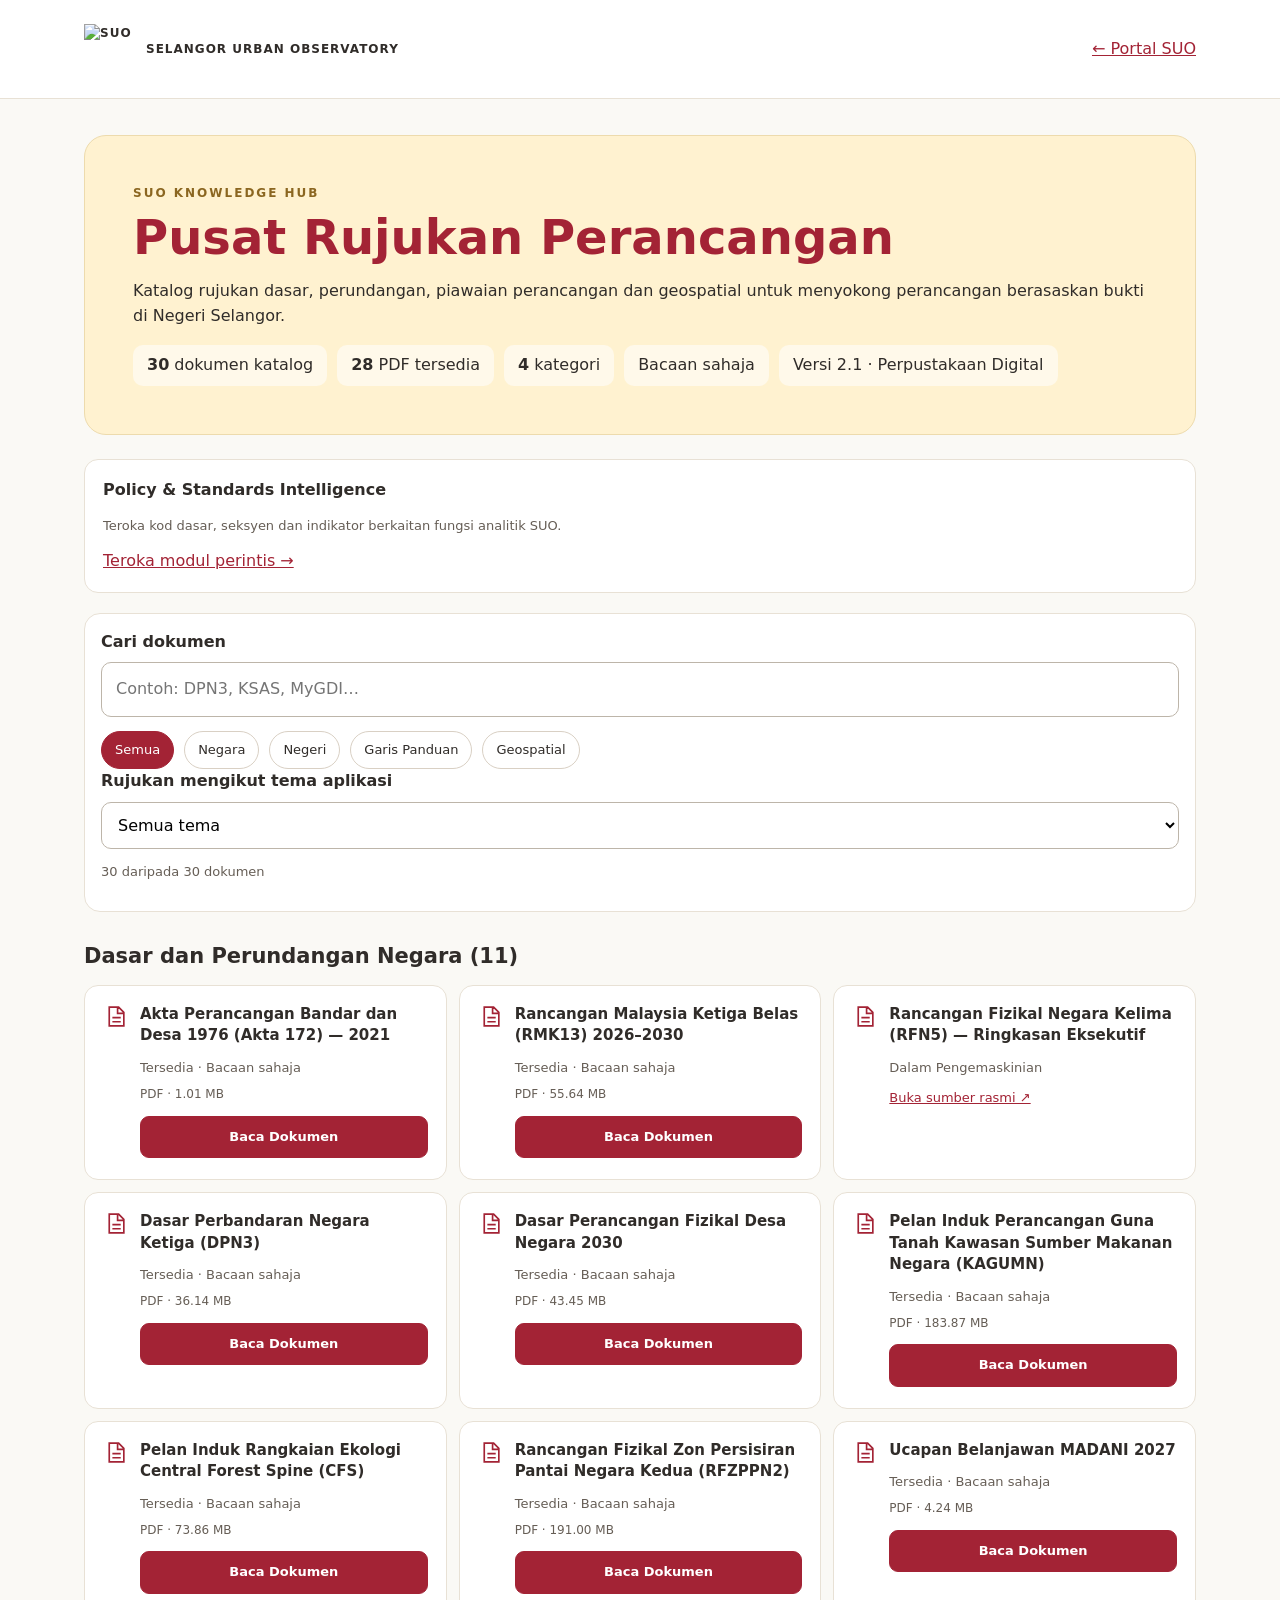
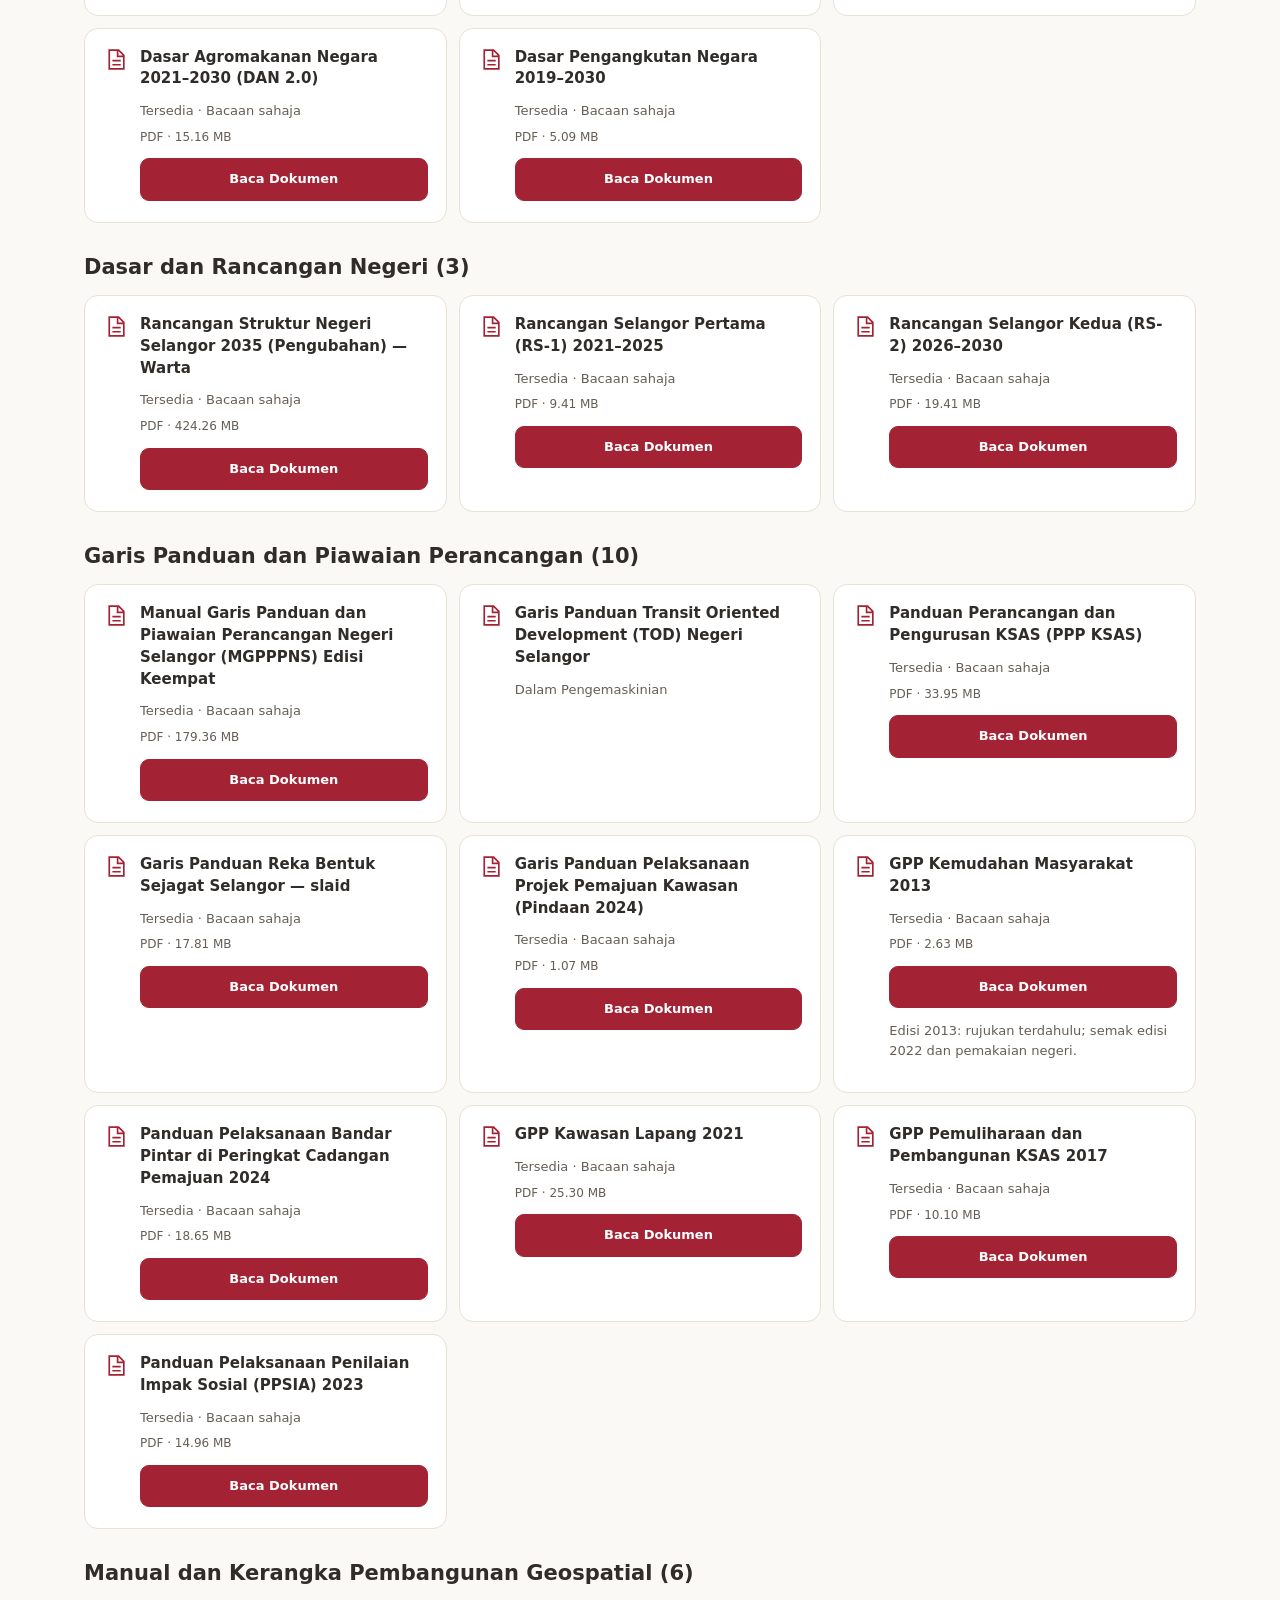
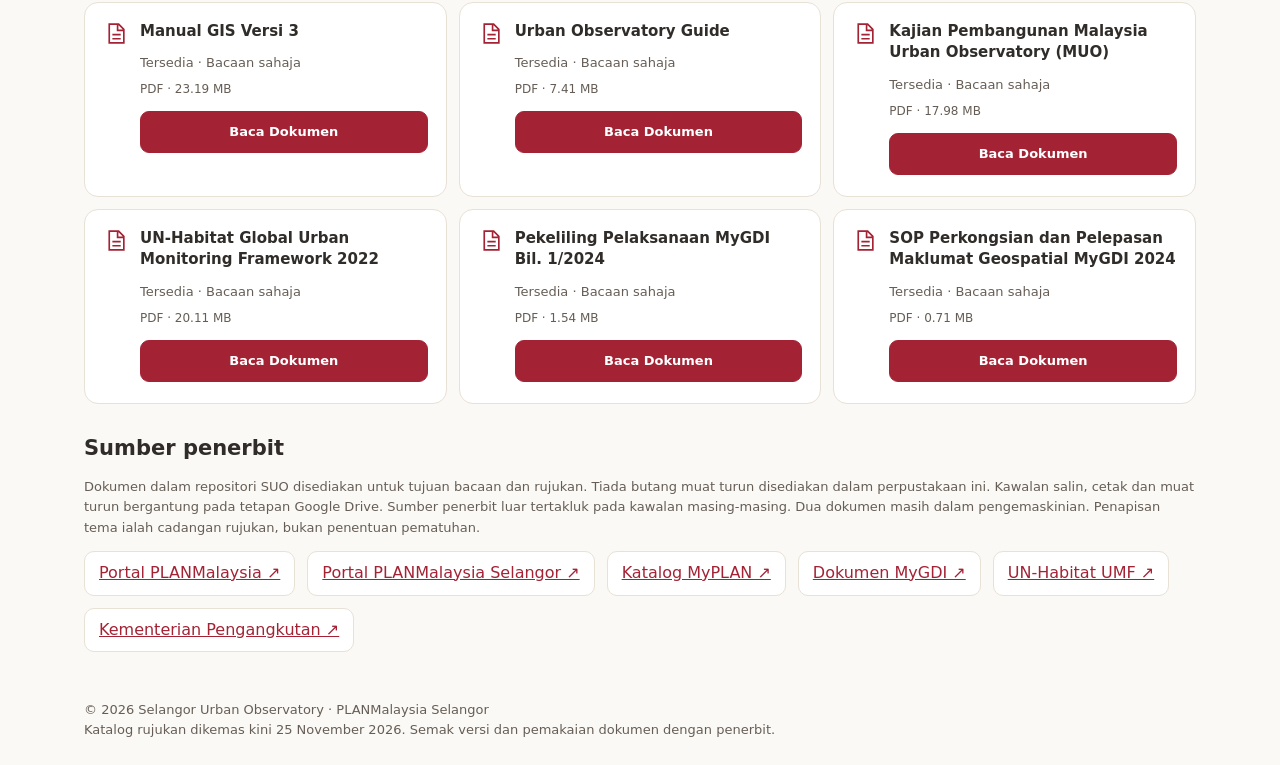
==== knowledge-hub/index.html @ a7770f86 "Integrate 28 SUO read-only PDF previews in Knowledge Hub v2.1" ====
<!doctype html><html lang="ms"><head><meta charset="utf-8"><meta name="viewport" content="width=device-width,initial-scale=1"><meta name="theme-color" content="#C8102E"><title>Pusat Rujukan Perancangan | SUO</title><link rel="icon" href="../assets/logos/logo-suo.png"><style>
*{box-sizing:border-box}body{margin:0;background:#faf9f5;color:#302c29;font:16px/1.55 system-ui,sans-serif}a{color:#a32335}header{background:white;border-bottom:1px solid #e8e1d5}main,nav,footer{max-width:1160px;margin:auto;padding:24px}nav{display:flex;align-items:center;justify-content:space-between;gap:16px}nav img{width:50px;height:50px;object-fit:contain}nav .brand{display:flex;align-items:center;gap:12px;font-size:12px;font-weight:750;letter-spacing:1px}.hero{background:#fff2d0;border:1px solid #eddbad;border-radius:22px;padding:clamp(22px,5vw,48px);margin:12px 0 24px}h1{font-size:clamp(28px,4vw,48px);line-height:1.1;color:#a32335;margin:8px 0 14px}h2{font-size:21px;margin:28px 0 12px}.kicker{font-size:12px;letter-spacing:2px;font-weight:800;color:#8b6620}.stats,.filters{display:flex;gap:10px;flex-wrap:wrap}.stats span{background:#fff9ea;padding:8px 14px;border-radius:10px}.controls{background:white;border:1px solid #e8e1d5;border-radius:16px;padding:16px}input{width:100%;padding:14px;border:1px solid #bdb5a9;border-radius:10px;font:inherit;margin:8px 0 14px}button{font:inherit;font-size:13px;border:1px solid #d9d0c4;border-radius:20px;background:white;padding:8px 13px;cursor:pointer;color:#302c29}button[aria-pressed=true]{background:#a32335;color:white;border-color:#a32335}button:focus-visible,a:focus-visible,input:focus-visible{outline:3px solid #b9801c;outline-offset:3px}.grid{display:grid;grid-template-columns:repeat(auto-fit,minmax(min(100%,290px),1fr));gap:12px}.doc{background:white;border:1px solid #e8e1d5;border-radius:14px;padding:18px;display:flex;gap:12px;align-items:flex-start}.doc svg{flex:none;color:#a32335;width:25px}.doc h3{font-size:15px;margin:0 0 8px;line-height:1.45}.doc small,.muted{color:#665e56;font-size:13px}.source{display:flex;gap:12px;flex-wrap:wrap}.source a{background:white;border:1px solid #e8e1d5;border-radius:10px;padding:9px 14px}footer{font-size:13px;color:#665e56} @media(max-width:480px){main,nav,footer{padding:15px}nav .brand{letter-spacing:0;font-size:10px}}
.doc>div{flex:1;min-width:0}.readBtn{display:block;width:100%;margin:12px 0 3px;padding:10px 14px;background:#a32335;border-color:#a32335;color:white;font-weight:700;border-radius:9px}.readBtn:hover{background:#851a2b}.doc .meta{display:block;font-size:12px;color:#665e56;margin-top:5px}dialog{padding:0;border:1px solid #dfd7c9;border-radius:16px;width:min(1120px,96vw);max-width:96vw;height:92dvh;max-height:92dvh;overflow:hidden;background:white;color:#302c29}dialog::backdrop{background:rgba(32,25,21,.72)}dialog[open]{display:flex;flex-direction:column}.readerHead{display:flex;align-items:center;gap:12px;padding:14px 18px;border-bottom:1px solid #e8e1d5}.readerHead div{flex:1;min-width:0}.readerHead h2{font-size:16px;margin:0;line-height:1.35}.readerHead small{font-size:12px;color:#665e56}.readerFrame{border:0;width:100%;flex:1;min-height:0;background:#eee}.readerFoot{padding:9px 16px;font-size:12px;color:#665e56;border-top:1px solid #e8e1d5}@media(max-width:600px){dialog{width:100vw;max-width:100vw;height:100dvh;max-height:100dvh;border-radius:0}.readerHead{padding:10px}.readerHead h2{font-size:14px}}</style></head><body><header><nav><div class="brand"><img src="../assets/logos/logo-suo.png" alt="SUO">SELANGOR URBAN OBSERVATORY</div><a href="../">← Portal SUO</a></nav></header><main><section class="hero"><div class="kicker">SUO KNOWLEDGE HUB</div><h1>Pusat Rujukan Perancangan</h1><p>Katalog rujukan dasar, perundangan, piawaian perancangan dan geospatial untuk menyokong perancangan berasaskan bukti di Negeri Selangor.</p><div class="stats"><span><b id="total">30</b> dokumen katalog</span><span><b>28</b> PDF tersedia</span><span><b>4</b> kategori</span><span>Bacaan sahaja</span><span>Versi 2.1 · Perpustakaan Digital</span></div></section><section style="margin:0 0 20px;padding:18px;background:white;border:1px solid #e8e1d5;border-radius:14px"><b>Policy &amp; Standards Intelligence</b><p class="muted">Teroka kod dasar, seksyen dan indikator berkaitan fungsi analitik SUO.</p><a href="policy/">Teroka modul perintis →</a></section><section class="controls"><label for="search"><b>Cari dokumen</b></label><input id="search" type="search" placeholder="Contoh: DPN3, KSAS, MyGDI…" autocomplete="off"><div class="filters" id="filters" aria-label="Kategori rujukan"></div><label for="theme"><b>Rujukan mengikut tema aplikasi</b></label><select id="theme" style="display:block;width:100%;padding:12px;margin:8px 0;border:1px solid #bdb5a9;border-radius:10px;background:white;font:inherit"><option value="">Semua tema</option></select><p class="muted" id="count" role="status" aria-live="polite"></p></section><div id="results"></div><section><h2>Sumber penerbit</h2><p class="muted">Dokumen dalam repositori SUO disediakan untuk tujuan bacaan dan rujukan. Tiada butang muat turun disediakan dalam perpustakaan ini. Kawalan salin, cetak dan muat turun bergantung pada tetapan Google Drive. Sumber penerbit luar tertakluk pada kawalan masing-masing. Dua dokumen masih dalam pengemaskinian. Penapisan tema ialah cadangan rujukan, bukan penentuan pematuhan.</p><div class="source"><a href="https://www.planmalaysia.gov.my/" target="_blank" rel="noopener noreferrer">Portal PLANMalaysia ↗</a><a href="https://www.jpbdselangor.gov.my/" target="_blank" rel="noopener noreferrer">Portal PLANMalaysia Selangor ↗</a><a href="https://myplan.planmalaysia.gov.my/portal-main/publication-list" target="_blank" rel="noopener noreferrer">Katalog MyPLAN ↗</a><a href="https://www.mygeoportal.gov.my/documents" target="_blank" rel="noopener noreferrer">Dokumen MyGDI ↗</a><a href="https://unhabitat.org/knowledge/publications/the-global-urban-monitoring-framework" target="_blank" rel="noopener noreferrer">UN-Habitat UMF ↗</a><a href="https://www.mot.gov.my/" target="_blank" rel="noopener noreferrer">Kementerian Pengangkutan ↗</a></div></section></main><footer>© 2026 Selangor Urban Observatory · PLANMalaysia Selangor<br>Katalog rujukan dikemas kini 25 November 2026. Semak versi dan pemakaian dokumen dengan penerbit.</footer><dialog id="reader" aria-labelledby="readerTitle"><div class="readerHead"><div><h2 id="readerTitle">Pembaca Dokumen</h2><small>SUO Digital Reference Library · Bacaan sahaja</small></div><button type="button" id="readerClose" aria-label="Tutup pembaca">Tutup ✕</button></div><iframe class="readerFrame" id="readerFrame" title="Paparan PDF" referrerpolicy="no-referrer"></iframe><div class="readerFoot">Untuk tujuan rujukan sahaja. Sekatan muat turun, cetak dan salin bergantung pada tetapan Google Drive.</div></dialog><script>
const groups=[["Dasar dan Perundangan Negara",["Akta Perancangan Bandar dan Desa 1976 (Akta 172) — 2021","Rancangan Malaysia Ketiga Belas (RMK13) 2026–2030","Rancangan Fizikal Negara Kelima (RFN5) — Ringkasan Eksekutif","Dasar Perbandaran Negara Ketiga (DPN3)","Dasar Perancangan Fizikal Desa Negara 2030","Pelan Induk Perancangan Guna Tanah Kawasan Sumber Makanan Negara (KAGUMN)","Pelan Induk Rangkaian Ekologi Central Forest Spine (CFS)","Rancangan Fizikal Zon Persisiran Pantai Negara Kedua (RFZPPN2)","Ucapan Belanjawan MADANI 2027","Dasar Agromakanan Negara 2021–2030 (DAN 2.0)","Dasar Pengangkutan Negara 2019–2030"]],["Dasar dan Rancangan Negeri",["Rancangan Struktur Negeri Selangor 2035 (Pengubahan) — Warta","Rancangan Selangor Pertama (RS-1) 2021–2025","Rancangan Selangor Kedua (RS-2) 2026–2030"]],["Garis Panduan dan Piawaian Perancangan",["Manual Garis Panduan dan Piawaian Perancangan Negeri Selangor (MGPPPNS) Edisi Keempat","Garis Panduan Transit Oriented Development (TOD) Negeri Selangor","Panduan Perancangan dan Pengurusan KSAS (PPP KSAS)","Garis Panduan Reka Bentuk Sejagat Selangor — slaid","Garis Panduan Pelaksanaan Projek Pemajuan Kawasan (Pindaan 2024)","GPP Kemudahan Masyarakat 2013","Panduan Pelaksanaan Bandar Pintar di Peringkat Cadangan Pemajuan 2024","GPP Kawasan Lapang 2021","GPP Pemuliharaan dan Pembangunan KSAS 2017","Panduan Pelaksanaan Penilaian Impak Sosial (PPSIA) 2023"]],["Manual dan Kerangka Pembangunan Geospatial",["Manual GIS Versi 3","Urban Observatory Guide","Kajian Pembangunan Malaysia Urban Observatory (MUO)","UN-Habitat Global Urban Monitoring Framework 2022","Pekeliling Pelaksanaan MyGDI Bil. 1/2024","SOP Perkongsian dan Pelepasan Maklumat Geospatial MyGDI 2024"]]];const official={"RMK13":["https://rmk13.ekonomi.gov.my/rmk13-buku-utama/","Halaman dokumen rasmi"],"RFN5":["https://myplan.planmalaysia.gov.my/portal-main/publication-list?category=ebook04","Katalog rasmi"],"DPN3":["https://myplan.planmalaysia.gov.my/portal-main/publication-list?category=ebook04","Katalog rasmi"],"Desa Negara":["https://myplan.planmalaysia.gov.my/portal-main/publication-details?id=2","Halaman dokumen rasmi"],"KAGUMN":["https://myplan.planmalaysia.gov.my/portal-main/publication-details?id=22","Halaman dokumen rasmi"],"DAN 2.0":["https://www.kpkm.gov.my/bm/dasar-agromakanan/dasar-agromakanan-negara-2-0?view=article","Halaman dokumen rasmi"],"Dasar Pengangkutan":["https://dpn.mot.gov.my/portal/BukuDPNbm.pdf","PDF rasmi"],"PPSIA":["https://www.planmalaysia.gov.my/uploads/content-downloads/file_20251114225201.pdf","PDF rasmi"],"GPP Kawasan Lapang":["https://www.planmalaysia.gov.my/planmalaysia/modules_resources/database_stores/17/46_38.pdf","PDF rasmi"],"Bandar Pintar":["https://mytownnet.planmalaysia.gov.my/index.php/implementation-guide/","Halaman panduan rasmi"],"Global Urban Monitoring":["https://unhabitat.org/knowledge/publications/the-global-urban-monitoring-framework","Halaman dokumen rasmi"],"MyGDI":["https://www.mygeoportal.gov.my/documents","Katalog rasmi"],"GPP Kemudahan Masyarakat":["https://www.planmalaysia.gov.my/main/latest-news-details?id=999087c8-ffc9-11ef-bf69-fa163eda1aa9","Maklumat edisi lebih baharu"]};const pendingDocuments=["Rancangan Fizikal Negara Kelima (RFN5) — Ringkasan Eksekutif","Garis Panduan Transit Oriented Development (TOD) Negeri Selangor"];const driveDocs={"Akta Perancangan Bandar dan Desa 1976 (Akta 172) — 2021":{"id":"1P-TNlNRxXpsgcrTu_fS_rLHP-ooNEk-h","size":1013330,"filename":"Akta Perancangan Bandar dan Desa 1976 (Akta 172)_2021.pdf"},"Rancangan Malaysia Ketiga Belas (RMK13) 2026–2030":{"id":"1b7QYoBcJ4Se1KkTRbg9hZkRLwp0Us4Kb","size":55639217,"filename":"Rancangan Malaysia Ketiga Belas (RMK13).pdf"},"Dasar Perbandaran Negara Ketiga (DPN3)":{"id":"1F3-bj74t07-knQWN9N5EsiaQOm1Dn_oq","size":36142524,"filename":"LAPORAN DPN3_eISBN.pdf"},"Dasar Perancangan Fizikal Desa Negara 2030":{"id":"1-WEezxLkWr9hHzOBkMdD-GoHdaG86qgN","size":43450289,"filename":"Dasar Perancangan Fizikal Desa Negara 2030.pdf"},"Pelan Induk Perancangan Guna Tanah Kawasan Sumber Makanan Negara (KAGUMN)":{"id":"1GhGioOXSMPuwRBBJmeu1xJDBTL-JIRJp","size":183870425,"filename":"Pelan Induk Perancangan Guna Tanah Kawasan Sumber Makanan Negara (KAGUMN).pdf"},"Pelan Induk Rangkaian Ekologi Central Forest Spine (CFS)":{"id":"1zYgz18y-NokP63vHEmEXHxo7eWiGsZHh","size":73861221,"filename":"Pelan Induk Rangkaian Ekologi Central Forest Spine (CFS).pdf"},"Rancangan Fizikal Zon Persisiran Pantai Negara Kedua (RFZPPN2)":{"id":"1N3knO8dmmXmDE27cxLplY-wir2Rp3hj9","size":190999404,"filename":"Rancangan Fizikal Zon Persisiran Pantai Negara Kedua (RFZPPN2).pdf"},"Ucapan Belanjawan MADANI 2027":{"id":"1AnkFj3bz_D_U3Y81oswKRsHqmNg3dQ20","size":4244767,"filename":"[Media 1] Ucapan Belanjawan MADANI 2027.pdf"},"Dasar Agromakanan Negara 2021–2030 (DAN 2.0)":{"id":"1L6uLQi8a9FQfl-AZCTsAd16beEIsZ0th","size":15158204,"filename":"Dasar Agromakanan Negara 2021-2030 (DAN2.0).pdf"},"Dasar Pengangkutan Negara 2019–2030":{"id":"1ZZWnIzozNLk9zku8v2bnDjkdI1eLnl3a","size":5089680,"filename":"Dasar Pengangkutan Negara 2019-2030.pdf"},"Rancangan Struktur Negeri Selangor 2035 (Pengubahan) — Warta":{"id":"1Bxp0aBJj7RTwwr-3dRMHY4MYbVipJ5lF","size":424260661,"filename":"RS Negeri Selangor 2035 (Pengubahan) - WARTA.pdf"},"Rancangan Selangor Pertama (RS-1) 2021–2025":{"id":"1w5KLFByWvZ7kshIE9bbFibcOB7L0eecP","size":9414672,"filename":"Rancangan Selangor Pertama (RS1).pdf"},"Rancangan Selangor Kedua (RS-2) 2026–2030":{"id":"1vWGtM8YCMTzcKxR1Q4QMPLNKP9sorWda","size":19406391,"filename":"Rancangan Selangor Kedua(RS2).pdf"},"Manual Garis Panduan dan Piawaian Perancangan Negeri Selangor (MGPPPNS) Edisi Keempat":{"id":"1qP3c0UXbKOUFyg3YueGGz6pbB3mDjavP","size":179356290,"filename":"Manual Garis Panduan dan Piawaian Perancangan Negeri Selangor (MGPPPNS) Edisi Ke 4.pdf"},"Panduan Perancangan dan Pengurusan KSAS (PPP KSAS)":{"id":"1yoQJA9Vo5qOofGVH_m37pkuB9wAHnV5l","size":33945863,"filename":"Panduan Perancangan dan Pengurusan KSAS (PPP KSAS).pdf"},"Garis Panduan Reka Bentuk Sejagat Selangor — slaid":{"id":"1Ka1O5Y4qrI9Ek2cWXjL1y3nFcpkVf_nq","size":17808330,"filename":"GARIS PANDUAN REKA BENTUK SEJAGAT SELANGOR.pptx.pdf"},"Garis Panduan Pelaksanaan Projek Pemajuan Kawasan (Pindaan 2024)":{"id":"1_GNe6pi29eLPRv_ugiiyBPL362YhbHUY","size":1068319,"filename":"Garis Panduan Pelaksanaan Projek Pemajuan Kawasan (Pindaan 2024).pdf"},"GPP Kemudahan Masyarakat 2013":{"id":"1ysAqQV5UciCTtYjYpyeWQZ1fQ09lYG4i","size":2634008,"filename":"PLANMalaysia_GPP Kemudahan Masyarakat.pdf"},"Panduan Pelaksanaan Bandar Pintar di Peringkat Cadangan Pemajuan 2024":{"id":"1NUk8l4K6363LeTUHNkG9zg-sVOxL8Dt3","size":18647548,"filename":"KPKT_Panduan Pelaksanaan Bandar Pintar di Peringkat Cadangan Pemajuan.pdf"},"GPP Kawasan Lapang 2021":{"id":"1my1F8DTJhxKA-9IhT3nH7CQxSEgXqEWt","size":25301864,"filename":"PLANMalaysia_GPP Kawasan Lapang.pdf"},"GPP Pemuliharaan dan Pembangunan KSAS 2017":{"id":"1oI1YnKKTDTnUE7yI34a2X5i574vzhn8G","size":10095624,"filename":"PLANMalaysia_GPP Pemuliharaan dan Pembangunan Kawasan Sensitif Alam Sekitar (KSAS).pdf"},"Panduan Pelaksanaan Penilaian Impak Sosial (PPSIA) 2023":{"id":"16WBqa6ZczrVrMOgRlcp2TUQK7pqJC1Ti","size":14957284,"filename":"Panduan Pelaksanaan Penilaian Impak Sosial Bagi Porjek Pembangunan.pdf"},"Manual GIS Versi 3":{"id":"1y2vLDCQ7OGQ4uWwTzoNckR99Rw4kWrly","size":23192276,"filename":"Manual GIS Versi 3.pdf"},"Urban Observatory Guide":{"id":"1jHkOfQxs6b2iD7Wj5hmFP6CIXIFcQGFe","size":7405398,"filename":"urban_observatory_guide.pdf"},"Kajian Pembangunan Malaysia Urban Observatory (MUO)":{"id":"1CFU4rZLJkJV1EnYrhkUMoVmkeY-cm8DD","size":17980426,"filename":"Kajian Pembangunan Malaysia Urban Observatory (MUO).pdf"},"UN-Habitat Global Urban Monitoring Framework 2022":{"id":"12oC_1l_QwINpGjYy3acVDz6ZoKynfRiH","size":20111771,"filename":"UN-Habitat_Global Urban Monitoring Framework.pdf"},"Pekeliling Pelaksanaan MyGDI Bil. 1/2024":{"id":"1EVaT2HD8mc_8zgt39bOmcAo0xUILGaYt","size":1541184,"filename":"Pekeliling Pelaksanaan Infrastruktur Data Geospatial Negara (MyGDI) Bil1.2024.pdf"},"SOP Perkongsian dan Pelepasan Maklumat Geospatial MyGDI 2024":{"id":"1dQp_96UHmJjX3fs7_GBAZqfoANnnKlod","size":710084,"filename":"Prosedur Operasi Standard Perkongsian dan Pelepasan Maklumat Geospatial dibawah MyGDI.pdf"}};const reader=document.getElementById('reader'),readerFrame=document.getElementById('readerFrame');let previousFocus=null;function openReader(title){const doc=driveDocs[title];if(!doc)return;previousFocus=document.activeElement;document.getElementById('readerTitle').textContent=title;readerFrame.src='https://drive.google.com/file/d/'+doc.id+'/preview';reader.showModal();document.getElementById('readerClose').focus()}document.getElementById('readerClose').addEventListener('click',()=>reader.close());reader.addEventListener('close',()=>{readerFrame.removeAttribute('src');if(previousFocus&&previousFocus.isConnected)previousFocus.focus()});const themes={"KPU":["KAGUMN","DAN 2.0","RFN5","Rancangan Struktur","Manual GIS"],"KSAS":["KSAS","Central Forest Spine","RFZPPN2","Rancangan Struktur"],"Pendidikan, Kesihatan & Keselamatan":["MGPPPNS","Kemudahan Masyarakat"],"Kawasan Lapang":["MGPPPNS","Kawasan Lapang","Global Urban Monitoring"],"Demografi & Sosioekonomi":["DPN3","RMK13","RS-2","Global Urban Monitoring"],"3D GeoPortal / Mobiliti":["DPN3","TOD","Dasar Pengangkutan"],"Urban Data Hub":["Manual GIS","MyGDI","Malaysia Urban Observatory"],"SIA":["PPSIA"],"SMARTDesa":["Desa Negara"],"Bandar Pintar":["Bandar Pintar","Global Urban Monitoring"],"Perumahan & Perindustrian":["MGPPPNS","Rancangan Struktur","RS-2"]};let active=-1;let theme='';const search=document.getElementById('search'),filters=document.getElementById('filters'),results=document.getElementById('results');const norm=s=>s.toLowerCase().normalize('NFKD');const labels=['Semua','Negara','Negeri','Garis Panduan','Geospatial'];function render(){results.replaceChildren();let n=0;groups.forEach(([name,docs],i)=>{if(active!==-1&&active!==i)return;const matched=docs.filter(d=>norm(d+' '+name).includes(norm(search.value.trim()))&&(!theme||themes[theme].some(t=>d.includes(t))));if(!matched.length)return;n+=matched.length;const h=document.createElement('h2');h.textContent=name+' ('+matched.length+')';results.append(h);const grid=document.createElement('div');grid.className='grid';for(const title of matched){const article=document.createElement('article');article.className='doc';article.innerHTML='<svg viewBox="0 0 24 24" fill="none" stroke="currentColor" stroke-width="1.6" aria-hidden="true"><path d="M6 3h9l5 5v13H6z M14 3v6h6 M9 13h8 M9 17h8"/></svg><div><h3></h3><small>Rekod katalog</small></div>';article.querySelector('h3').textContent=title;const details=article.querySelector('div');const entry=Object.entries(official).find(([key])=>title.includes(key));const status=details.querySelector('small');const doc=driveDocs[title];status.textContent=doc?'Tersedia · Bacaan sahaja':'Dalam Pengemaskinian';if(doc){const meta=document.createElement('span');meta.className='meta';meta.textContent='PDF · '+(doc.size/1000000).toFixed(2)+' MB';details.append(meta);const read=document.createElement('button');read.type='button';read.className='readBtn';read.textContent='Baca Dokumen';read.addEventListener('click',()=>openReader(title));details.append(read)}if(entry&&!doc){const link=document.createElement('a');link.href=entry[1][0];link.target='_blank';link.rel='noopener noreferrer';link.textContent='Buka sumber rasmi ↗';link.style.display='block';link.style.marginTop='8px';link.style.fontSize='13px';details.append(link)}if(title.includes('GPP Kemudahan Masyarakat')){const note=document.createElement('p');note.className='muted';note.textContent='Edisi 2013: rujukan terdahulu; semak edisi 2022 dan pemakaian negeri.';details.append(note)}grid.append(article)}results.append(grid)});document.getElementById('count').textContent=n+' daripada '+groups.reduce((a,g)=>a+g[1].length,0)+' dokumen';if(!n){const p=document.createElement('p');p.textContent='Tiada dokumen sepadan. Cuba kata kunci atau kategori lain.';results.append(p)}[...filters.children].forEach((b,i)=>b.setAttribute('aria-pressed',String(i-1===active)))}labels.forEach((label,i)=>{const b=document.createElement('button');b.type='button';b.textContent=label;b.onclick=()=>{active=i-1;render()};filters.append(b)});const themeSelect=document.getElementById('theme');Object.keys(themes).forEach(t=>{const o=document.createElement('option');o.value=t;o.textContent=t;themeSelect.append(o)});const requested=new URLSearchParams(location.search).get('tema');if(requested&&Object.hasOwn(themes,requested)){theme=requested;themeSelect.value=theme}themeSelect.addEventListener('change',()=>{theme=themeSelect.value;render()});const initialQuery=new URLSearchParams(location.search).get('q');if(initialQuery)search.value=initialQuery;search.addEventListener('input',render);render();
</script></body></html>
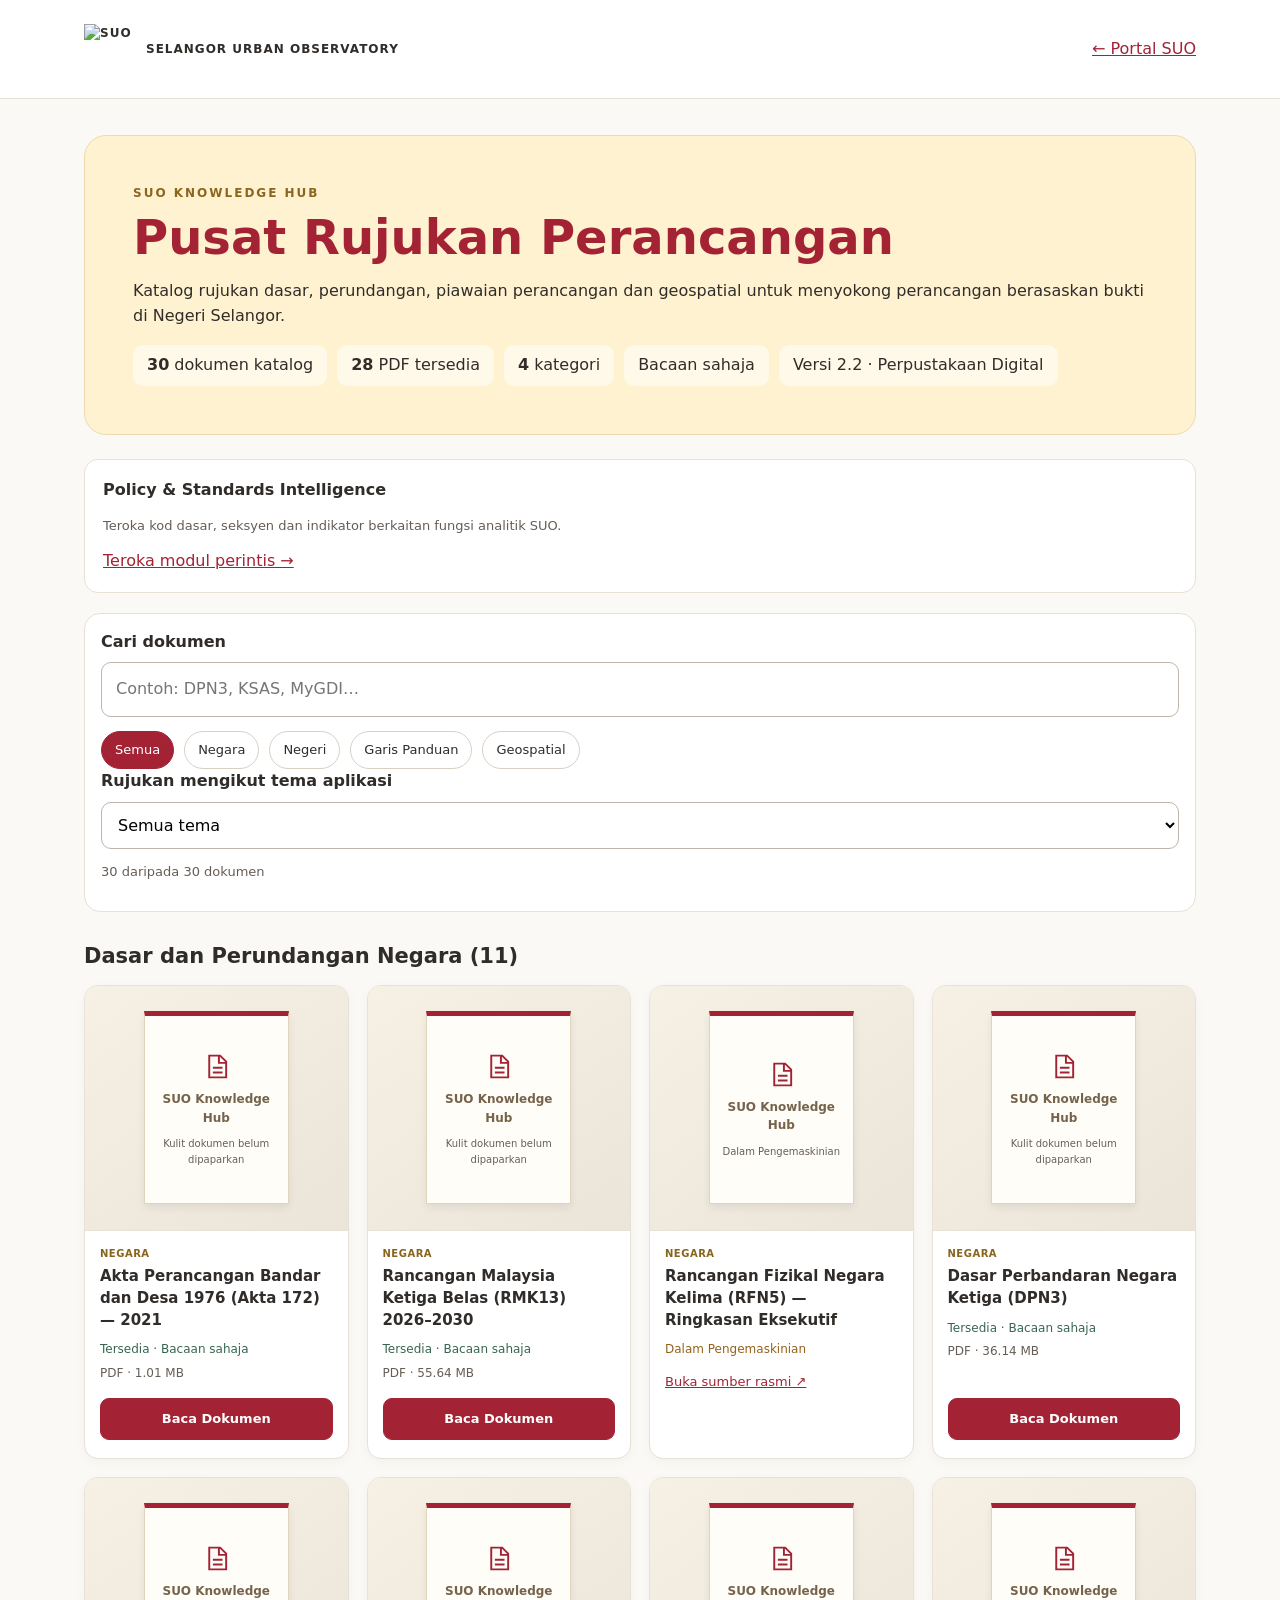
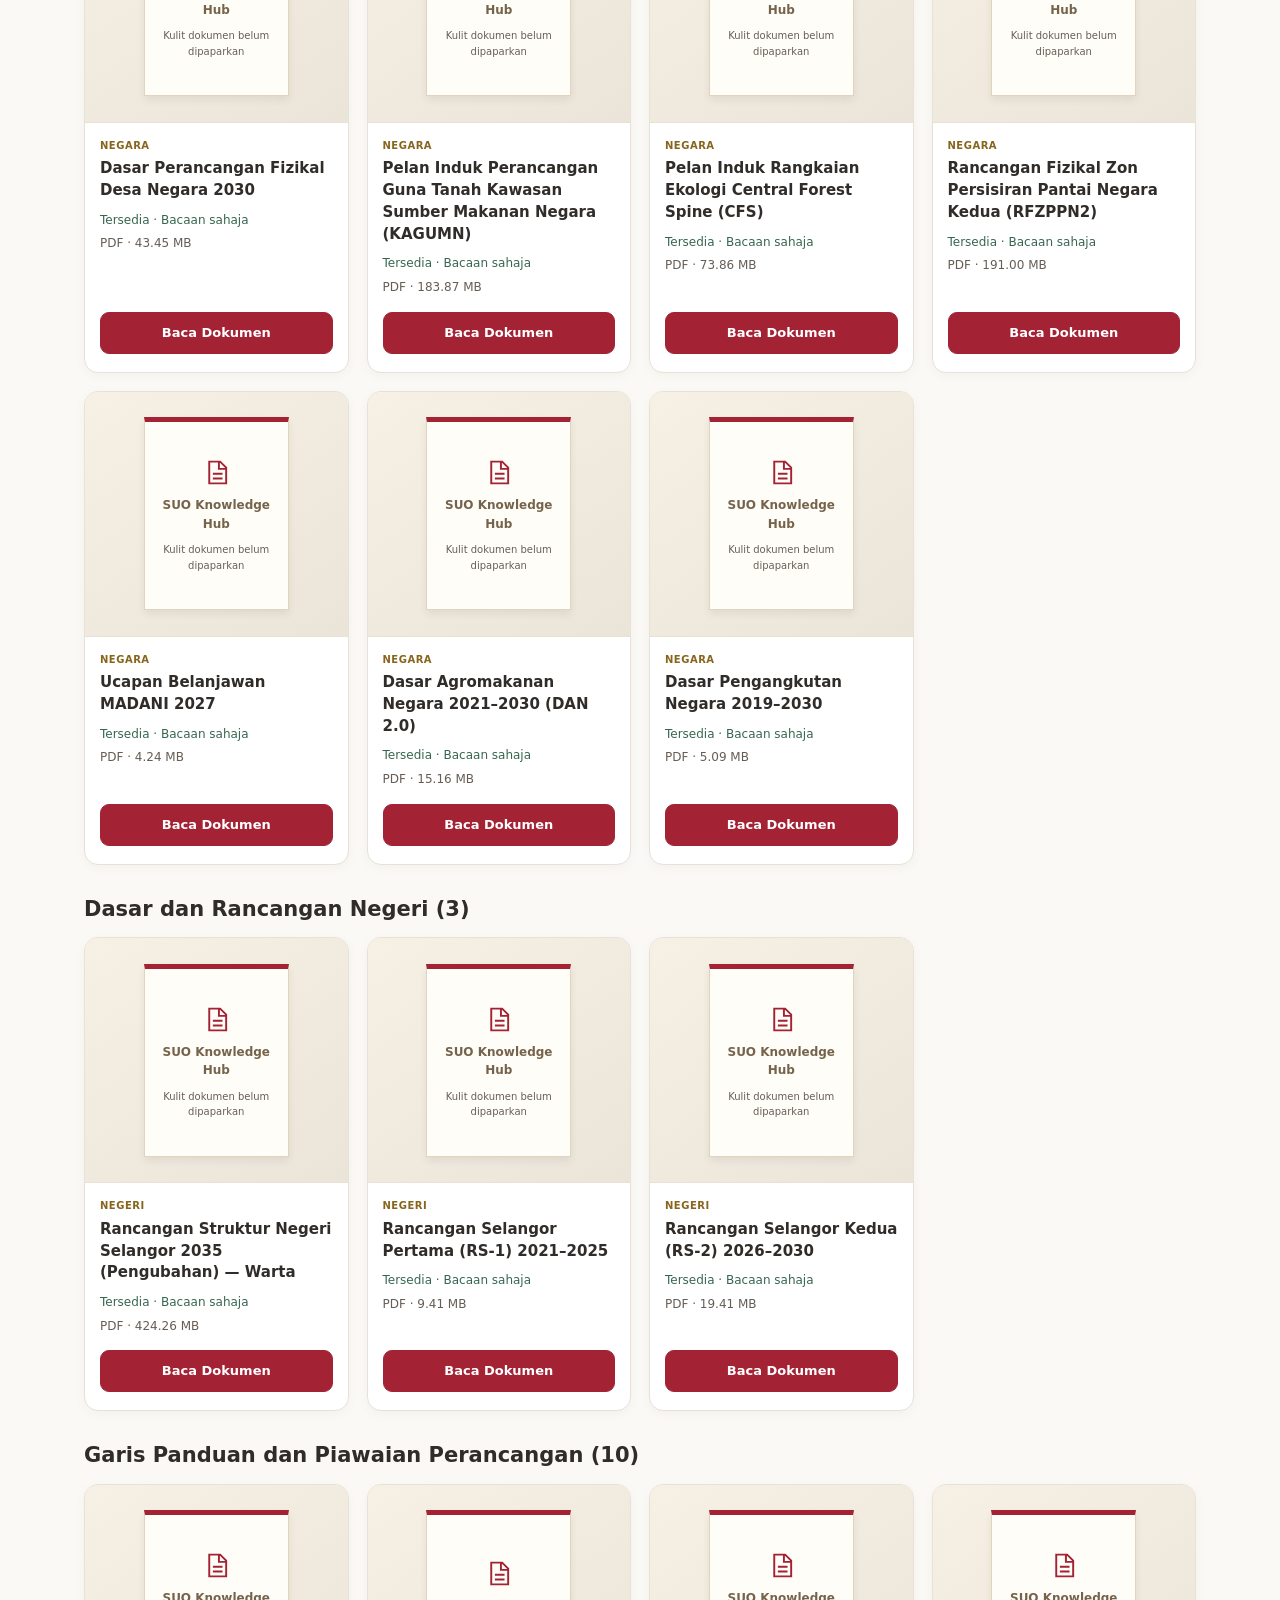
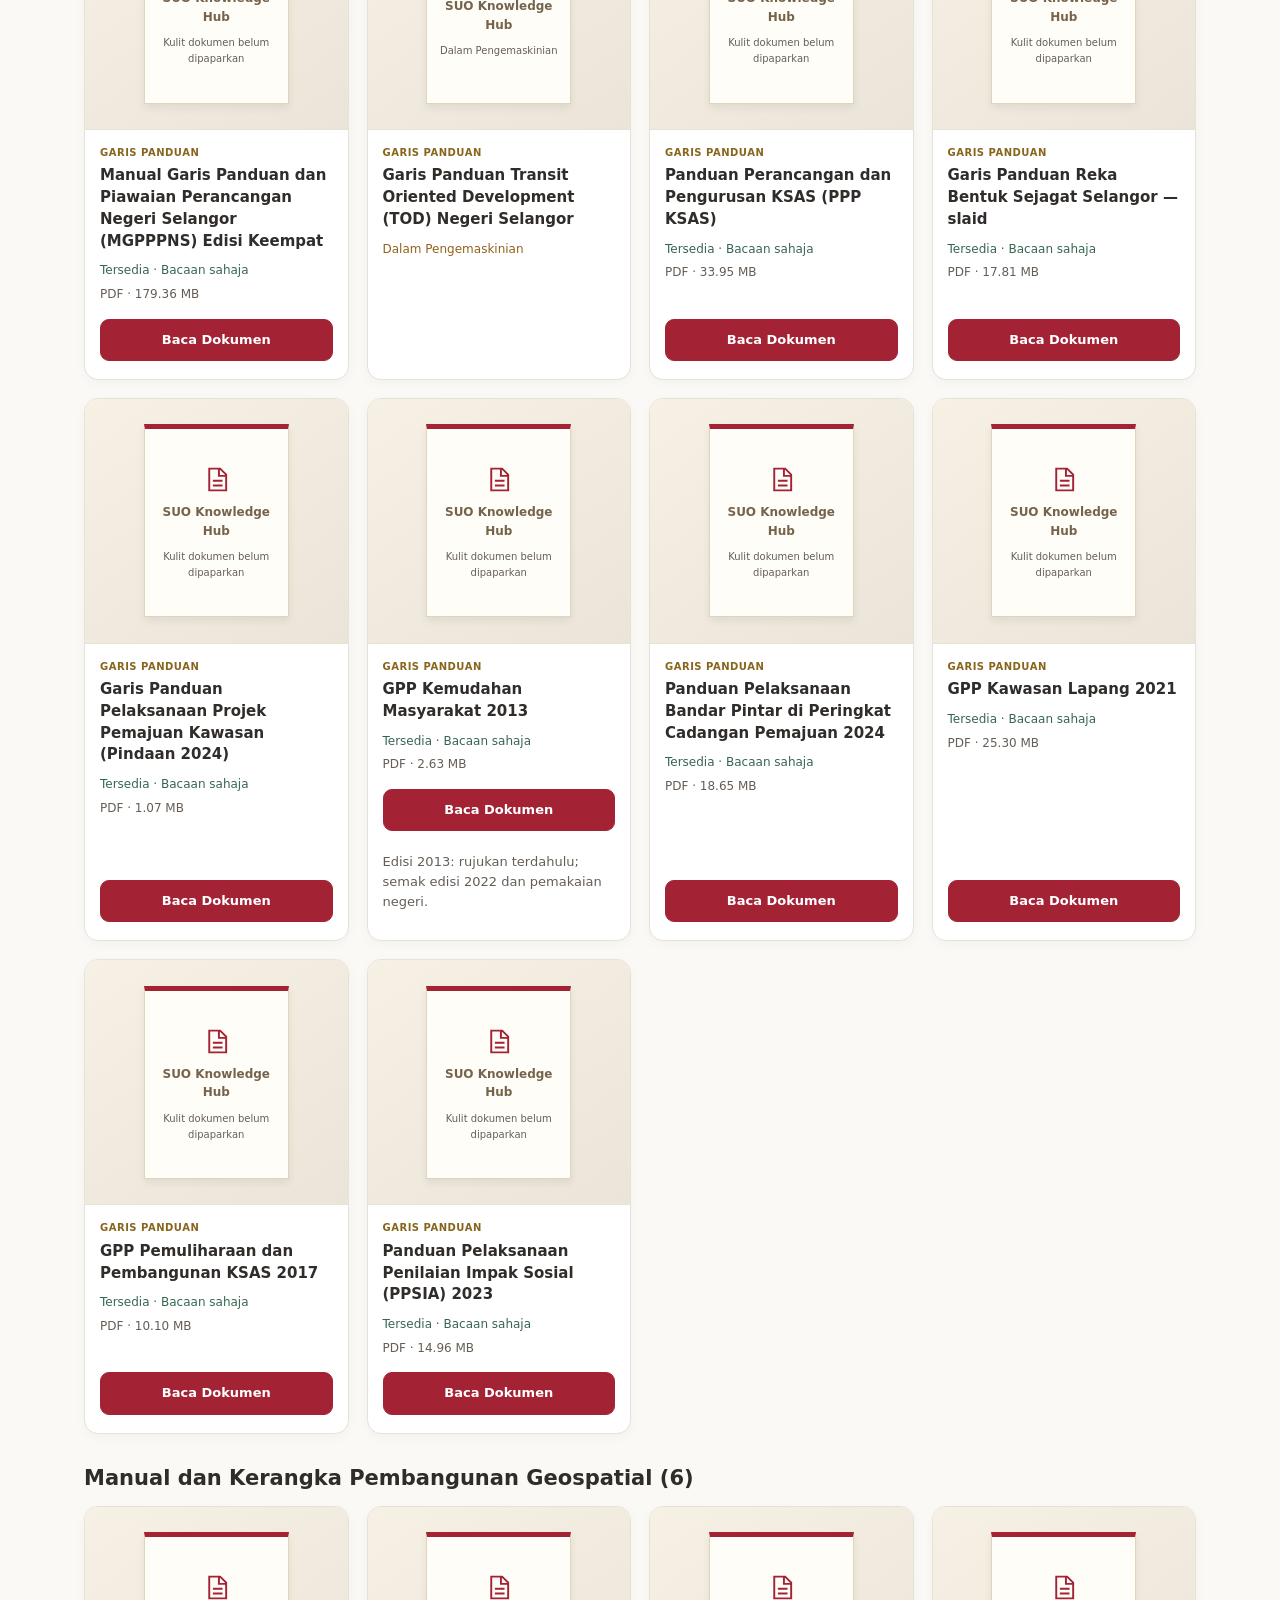
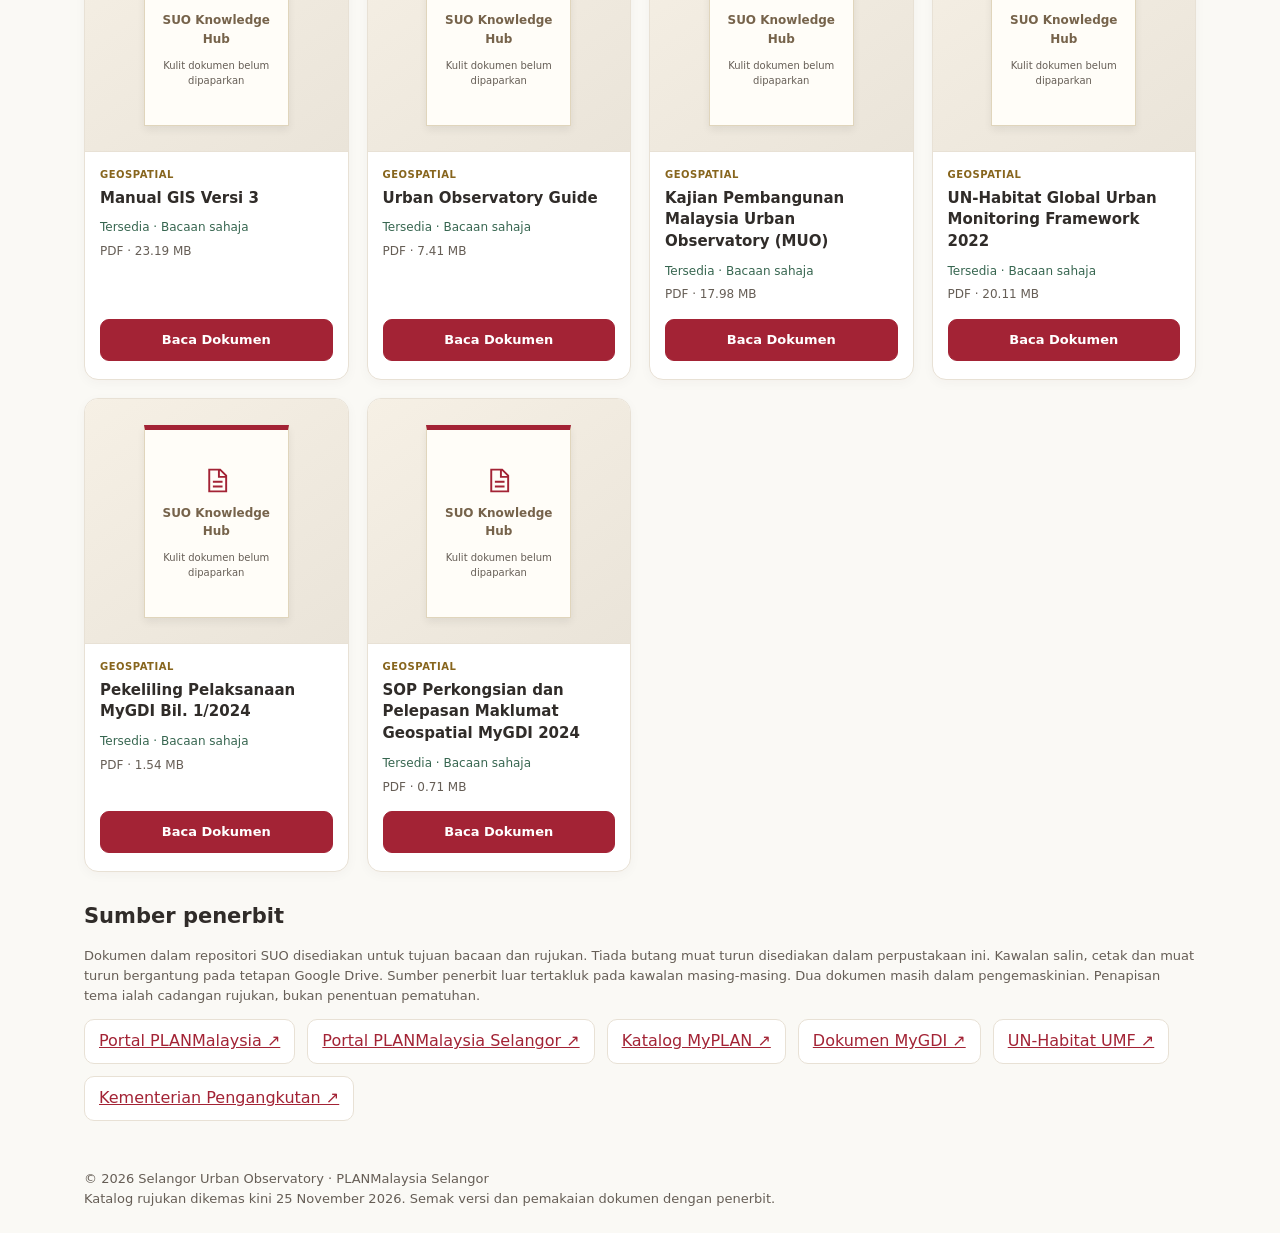
==== commit 52799137: "Add cover-first digital library cards with Drive thumbnail and honest fallback" ====
--- a/knowledge-hub/index.html
+++ b/knowledge-hub/index.html
@@ -1,5 +1,5 @@
 <!doctype html><html lang="ms"><head><meta charset="utf-8"><meta name="viewport" content="width=device-width,initial-scale=1"><meta name="theme-color" content="#C8102E"><title>Pusat Rujukan Perancangan | SUO</title><link rel="icon" href="../assets/logos/logo-suo.png"><style>
 *{box-sizing:border-box}body{margin:0;background:#faf9f5;color:#302c29;font:16px/1.55 system-ui,sans-serif}a{color:#a32335}header{background:white;border-bottom:1px solid #e8e1d5}main,nav,footer{max-width:1160px;margin:auto;padding:24px}nav{display:flex;align-items:center;justify-content:space-between;gap:16px}nav img{width:50px;height:50px;object-fit:contain}nav .brand{display:flex;align-items:center;gap:12px;font-size:12px;font-weight:750;letter-spacing:1px}.hero{background:#fff2d0;border:1px solid #eddbad;border-radius:22px;padding:clamp(22px,5vw,48px);margin:12px 0 24px}h1{font-size:clamp(28px,4vw,48px);line-height:1.1;color:#a32335;margin:8px 0 14px}h2{font-size:21px;margin:28px 0 12px}.kicker{font-size:12px;letter-spacing:2px;font-weight:800;color:#8b6620}.stats,.filters{display:flex;gap:10px;flex-wrap:wrap}.stats span{background:#fff9ea;padding:8px 14px;border-radius:10px}.controls{background:white;border:1px solid #e8e1d5;border-radius:16px;padding:16px}input{width:100%;padding:14px;border:1px solid #bdb5a9;border-radius:10px;font:inherit;margin:8px 0 14px}button{font:inherit;font-size:13px;border:1px solid #d9d0c4;border-radius:20px;background:white;padding:8px 13px;cursor:pointer;color:#302c29}button[aria-pressed=true]{background:#a32335;color:white;border-color:#a32335}button:focus-visible,a:focus-visible,input:focus-visible{outline:3px solid #b9801c;outline-offset:3px}.grid{display:grid;grid-template-columns:repeat(auto-fit,minmax(min(100%,290px),1fr));gap:12px}.doc{background:white;border:1px solid #e8e1d5;border-radius:14px;padding:18px;display:flex;gap:12px;align-items:flex-start}.doc svg{flex:none;color:#a32335;width:25px}.doc h3{font-size:15px;margin:0 0 8px;line-height:1.45}.doc small,.muted{color:#665e56;font-size:13px}.source{display:flex;gap:12px;flex-wrap:wrap}.source a{background:white;border:1px solid #e8e1d5;border-radius:10px;padding:9px 14px}footer{font-size:13px;color:#665e56} @media(max-width:480px){main,nav,footer{padding:15px}nav .brand{letter-spacing:0;font-size:10px}}
-.doc>div{flex:1;min-width:0}.readBtn{display:block;width:100%;margin:12px 0 3px;padding:10px 14px;background:#a32335;border-color:#a32335;color:white;font-weight:700;border-radius:9px}.readBtn:hover{background:#851a2b}.doc .meta{display:block;font-size:12px;color:#665e56;margin-top:5px}dialog{padding:0;border:1px solid #dfd7c9;border-radius:16px;width:min(1120px,96vw);max-width:96vw;height:92dvh;max-height:92dvh;overflow:hidden;background:white;color:#302c29}dialog::backdrop{background:rgba(32,25,21,.72)}dialog[open]{display:flex;flex-direction:column}.readerHead{display:flex;align-items:center;gap:12px;padding:14px 18px;border-bottom:1px solid #e8e1d5}.readerHead div{flex:1;min-width:0}.readerHead h2{font-size:16px;margin:0;line-height:1.35}.readerHead small{font-size:12px;color:#665e56}.readerFrame{border:0;width:100%;flex:1;min-height:0;background:#eee}.readerFoot{padding:9px 16px;font-size:12px;color:#665e56;border-top:1px solid #e8e1d5}@media(max-width:600px){dialog{width:100vw;max-width:100vw;height:100dvh;max-height:100dvh;border-radius:0}.readerHead{padding:10px}.readerHead h2{font-size:14px}}</style></head><body><header><nav><div class="brand"><img src="../assets/logos/logo-suo.png" alt="SUO">SELANGOR URBAN OBSERVATORY</div><a href="../">← Portal SUO</a></nav></header><main><section class="hero"><div class="kicker">SUO KNOWLEDGE HUB</div><h1>Pusat Rujukan Perancangan</h1><p>Katalog rujukan dasar, perundangan, piawaian perancangan dan geospatial untuk menyokong perancangan berasaskan bukti di Negeri Selangor.</p><div class="stats"><span><b id="total">30</b> dokumen katalog</span><span><b>28</b> PDF tersedia</span><span><b>4</b> kategori</span><span>Bacaan sahaja</span><span>Versi 2.1 · Perpustakaan Digital</span></div></section><section style="margin:0 0 20px;padding:18px;background:white;border:1px solid #e8e1d5;border-radius:14px"><b>Policy &amp; Standards Intelligence</b><p class="muted">Teroka kod dasar, seksyen dan indikator berkaitan fungsi analitik SUO.</p><a href="policy/">Teroka modul perintis →</a></section><section class="controls"><label for="search"><b>Cari dokumen</b></label><input id="search" type="search" placeholder="Contoh: DPN3, KSAS, MyGDI…" autocomplete="off"><div class="filters" id="filters" aria-label="Kategori rujukan"></div><label for="theme"><b>Rujukan mengikut tema aplikasi</b></label><select id="theme" style="display:block;width:100%;padding:12px;margin:8px 0;border:1px solid #bdb5a9;border-radius:10px;background:white;font:inherit"><option value="">Semua tema</option></select><p class="muted" id="count" role="status" aria-live="polite"></p></section><div id="results"></div><section><h2>Sumber penerbit</h2><p class="muted">Dokumen dalam repositori SUO disediakan untuk tujuan bacaan dan rujukan. Tiada butang muat turun disediakan dalam perpustakaan ini. Kawalan salin, cetak dan muat turun bergantung pada tetapan Google Drive. Sumber penerbit luar tertakluk pada kawalan masing-masing. Dua dokumen masih dalam pengemaskinian. Penapisan tema ialah cadangan rujukan, bukan penentuan pematuhan.</p><div class="source"><a href="https://www.planmalaysia.gov.my/" target="_blank" rel="noopener noreferrer">Portal PLANMalaysia ↗</a><a href="https://www.jpbdselangor.gov.my/" target="_blank" rel="noopener noreferrer">Portal PLANMalaysia Selangor ↗</a><a href="https://myplan.planmalaysia.gov.my/portal-main/publication-list" target="_blank" rel="noopener noreferrer">Katalog MyPLAN ↗</a><a href="https://www.mygeoportal.gov.my/documents" target="_blank" rel="noopener noreferrer">Dokumen MyGDI ↗</a><a href="https://unhabitat.org/knowledge/publications/the-global-urban-monitoring-framework" target="_blank" rel="noopener noreferrer">UN-Habitat UMF ↗</a><a href="https://www.mot.gov.my/" target="_blank" rel="noopener noreferrer">Kementerian Pengangkutan ↗</a></div></section></main><footer>© 2026 Selangor Urban Observatory · PLANMalaysia Selangor<br>Katalog rujukan dikemas kini 25 November 2026. Semak versi dan pemakaian dokumen dengan penerbit.</footer><dialog id="reader" aria-labelledby="readerTitle"><div class="readerHead"><div><h2 id="readerTitle">Pembaca Dokumen</h2><small>SUO Digital Reference Library · Bacaan sahaja</small></div><button type="button" id="readerClose" aria-label="Tutup pembaca">Tutup ✕</button></div><iframe class="readerFrame" id="readerFrame" title="Paparan PDF" referrerpolicy="no-referrer"></iframe><div class="readerFoot">Untuk tujuan rujukan sahaja. Sekatan muat turun, cetak dan salin bergantung pada tetapan Google Drive.</div></dialog><script>
-const groups=[["Dasar dan Perundangan Negara",["Akta Perancangan Bandar dan Desa 1976 (Akta 172) — 2021","Rancangan Malaysia Ketiga Belas (RMK13) 2026–2030","Rancangan Fizikal Negara Kelima (RFN5) — Ringkasan Eksekutif","Dasar Perbandaran Negara Ketiga (DPN3)","Dasar Perancangan Fizikal Desa Negara 2030","Pelan Induk Perancangan Guna Tanah Kawasan Sumber Makanan Negara (KAGUMN)","Pelan Induk Rangkaian Ekologi Central Forest Spine (CFS)","Rancangan Fizikal Zon Persisiran Pantai Negara Kedua (RFZPPN2)","Ucapan Belanjawan MADANI 2027","Dasar Agromakanan Negara 2021–2030 (DAN 2.0)","Dasar Pengangkutan Negara 2019–2030"]],["Dasar dan Rancangan Negeri",["Rancangan Struktur Negeri Selangor 2035 (Pengubahan) — Warta","Rancangan Selangor Pertama (RS-1) 2021–2025","Rancangan Selangor Kedua (RS-2) 2026–2030"]],["Garis Panduan dan Piawaian Perancangan",["Manual Garis Panduan dan Piawaian Perancangan Negeri Selangor (MGPPPNS) Edisi Keempat","Garis Panduan Transit Oriented Development (TOD) Negeri Selangor","Panduan Perancangan dan Pengurusan KSAS (PPP KSAS)","Garis Panduan Reka Bentuk Sejagat Selangor — slaid","Garis Panduan Pelaksanaan Projek Pemajuan Kawasan (Pindaan 2024)","GPP Kemudahan Masyarakat 2013","Panduan Pelaksanaan Bandar Pintar di Peringkat Cadangan Pemajuan 2024","GPP Kawasan Lapang 2021","GPP Pemuliharaan dan Pembangunan KSAS 2017","Panduan Pelaksanaan Penilaian Impak Sosial (PPSIA) 2023"]],["Manual dan Kerangka Pembangunan Geospatial",["Manual GIS Versi 3","Urban Observatory Guide","Kajian Pembangunan Malaysia Urban Observatory (MUO)","UN-Habitat Global Urban Monitoring Framework 2022","Pekeliling Pelaksanaan MyGDI Bil. 1/2024","SOP Perkongsian dan Pelepasan Maklumat Geospatial MyGDI 2024"]]];const official={"RMK13":["https://rmk13.ekonomi.gov.my/rmk13-buku-utama/","Halaman dokumen rasmi"],"RFN5":["https://myplan.planmalaysia.gov.my/portal-main/publication-list?category=ebook04","Katalog rasmi"],"DPN3":["https://myplan.planmalaysia.gov.my/portal-main/publication-list?category=ebook04","Katalog rasmi"],"Desa Negara":["https://myplan.planmalaysia.gov.my/portal-main/publication-details?id=2","Halaman dokumen rasmi"],"KAGUMN":["https://myplan.planmalaysia.gov.my/portal-main/publication-details?id=22","Halaman dokumen rasmi"],"DAN 2.0":["https://www.kpkm.gov.my/bm/dasar-agromakanan/dasar-agromakanan-negara-2-0?view=article","Halaman dokumen rasmi"],"Dasar Pengangkutan":["https://dpn.mot.gov.my/portal/BukuDPNbm.pdf","PDF rasmi"],"PPSIA":["https://www.planmalaysia.gov.my/uploads/content-downloads/file_20251114225201.pdf","PDF rasmi"],"GPP Kawasan Lapang":["https://www.planmalaysia.gov.my/planmalaysia/modules_resources/database_stores/17/46_38.pdf","PDF rasmi"],"Bandar Pintar":["https://mytownnet.planmalaysia.gov.my/index.php/implementation-guide/","Halaman panduan rasmi"],"Global Urban Monitoring":["https://unhabitat.org/knowledge/publications/the-global-urban-monitoring-framework","Halaman dokumen rasmi"],"MyGDI":["https://www.mygeoportal.gov.my/documents","Katalog rasmi"],"GPP Kemudahan Masyarakat":["https://www.planmalaysia.gov.my/main/latest-news-details?id=999087c8-ffc9-11ef-bf69-fa163eda1aa9","Maklumat edisi lebih baharu"]};const pendingDocuments=["Rancangan Fizikal Negara Kelima (RFN5) — Ringkasan Eksekutif","Garis Panduan Transit Oriented Development (TOD) Negeri Selangor"];const driveDocs={"Akta Perancangan Bandar dan Desa 1976 (Akta 172) — 2021":{"id":"1P-TNlNRxXpsgcrTu_fS_rLHP-ooNEk-h","size":1013330,"filename":"Akta Perancangan Bandar dan Desa 1976 (Akta 172)_2021.pdf"},"Rancangan Malaysia Ketiga Belas (RMK13) 2026–2030":{"id":"1b7QYoBcJ4Se1KkTRbg9hZkRLwp0Us4Kb","size":55639217,"filename":"Rancangan Malaysia Ketiga Belas (RMK13).pdf"},"Dasar Perbandaran Negara Ketiga (DPN3)":{"id":"1F3-bj74t07-knQWN9N5EsiaQOm1Dn_oq","size":36142524,"filename":"LAPORAN DPN3_eISBN.pdf"},"Dasar Perancangan Fizikal Desa Negara 2030":{"id":"1-WEezxLkWr9hHzOBkMdD-GoHdaG86qgN","size":43450289,"filename":"Dasar Perancangan Fizikal Desa Negara 2030.pdf"},"Pelan Induk Perancangan Guna Tanah Kawasan Sumber Makanan Negara (KAGUMN)":{"id":"1GhGioOXSMPuwRBBJmeu1xJDBTL-JIRJp","size":183870425,"filename":"Pelan Induk Perancangan Guna Tanah Kawasan Sumber Makanan Negara (KAGUMN).pdf"},"Pelan Induk Rangkaian Ekologi Central Forest Spine (CFS)":{"id":"1zYgz18y-NokP63vHEmEXHxo7eWiGsZHh","size":73861221,"filename":"Pelan Induk Rangkaian Ekologi Central Forest Spine (CFS).pdf"},"Rancangan Fizikal Zon Persisiran Pantai Negara Kedua (RFZPPN2)":{"id":"1N3knO8dmmXmDE27cxLplY-wir2Rp3hj9","size":190999404,"filename":"Rancangan Fizikal Zon Persisiran Pantai Negara Kedua (RFZPPN2).pdf"},"Ucapan Belanjawan MADANI 2027":{"id":"1AnkFj3bz_D_U3Y81oswKRsHqmNg3dQ20","size":4244767,"filename":"[Media 1] Ucapan Belanjawan MADANI 2027.pdf"},"Dasar Agromakanan Negara 2021–2030 (DAN 2.0)":{"id":"1L6uLQi8a9FQfl-AZCTsAd16beEIsZ0th","size":15158204,"filename":"Dasar Agromakanan Negara 2021-2030 (DAN2.0).pdf"},"Dasar Pengangkutan Negara 2019–2030":{"id":"1ZZWnIzozNLk9zku8v2bnDjkdI1eLnl3a","size":5089680,"filename":"Dasar Pengangkutan Negara 2019-2030.pdf"},"Rancangan Struktur Negeri Selangor 2035 (Pengubahan) — Warta":{"id":"1Bxp0aBJj7RTwwr-3dRMHY4MYbVipJ5lF","size":424260661,"filename":"RS Negeri Selangor 2035 (Pengubahan) - WARTA.pdf"},"Rancangan Selangor Pertama (RS-1) 2021–2025":{"id":"1w5KLFByWvZ7kshIE9bbFibcOB7L0eecP","size":9414672,"filename":"Rancangan Selangor Pertama (RS1).pdf"},"Rancangan Selangor Kedua (RS-2) 2026–2030":{"id":"1vWGtM8YCMTzcKxR1Q4QMPLNKP9sorWda","size":19406391,"filename":"Rancangan Selangor Kedua(RS2).pdf"},"Manual Garis Panduan dan Piawaian Perancangan Negeri Selangor (MGPPPNS) Edisi Keempat":{"id":"1qP3c0UXbKOUFyg3YueGGz6pbB3mDjavP","size":179356290,"filename":"Manual Garis Panduan dan Piawaian Perancangan Negeri Selangor (MGPPPNS) Edisi Ke 4.pdf"},"Panduan Perancangan dan Pengurusan KSAS (PPP KSAS)":{"id":"1yoQJA9Vo5qOofGVH_m37pkuB9wAHnV5l","size":33945863,"filename":"Panduan Perancangan dan Pengurusan KSAS (PPP KSAS).pdf"},"Garis Panduan Reka Bentuk Sejagat Selangor — slaid":{"id":"1Ka1O5Y4qrI9Ek2cWXjL1y3nFcpkVf_nq","size":17808330,"filename":"GARIS PANDUAN REKA BENTUK SEJAGAT SELANGOR.pptx.pdf"},"Garis Panduan Pelaksanaan Projek Pemajuan Kawasan (Pindaan 2024)":{"id":"1_GNe6pi29eLPRv_ugiiyBPL362YhbHUY","size":1068319,"filename":"Garis Panduan Pelaksanaan Projek Pemajuan Kawasan (Pindaan 2024).pdf"},"GPP Kemudahan Masyarakat 2013":{"id":"1ysAqQV5UciCTtYjYpyeWQZ1fQ09lYG4i","size":2634008,"filename":"PLANMalaysia_GPP Kemudahan Masyarakat.pdf"},"Panduan Pelaksanaan Bandar Pintar di Peringkat Cadangan Pemajuan 2024":{"id":"1NUk8l4K6363LeTUHNkG9zg-sVOxL8Dt3","size":18647548,"filename":"KPKT_Panduan Pelaksanaan Bandar Pintar di Peringkat Cadangan Pemajuan.pdf"},"GPP Kawasan Lapang 2021":{"id":"1my1F8DTJhxKA-9IhT3nH7CQxSEgXqEWt","size":25301864,"filename":"PLANMalaysia_GPP Kawasan Lapang.pdf"},"GPP Pemuliharaan dan Pembangunan KSAS 2017":{"id":"1oI1YnKKTDTnUE7yI34a2X5i574vzhn8G","size":10095624,"filename":"PLANMalaysia_GPP Pemuliharaan dan Pembangunan Kawasan Sensitif Alam Sekitar (KSAS).pdf"},"Panduan Pelaksanaan Penilaian Impak Sosial (PPSIA) 2023":{"id":"16WBqa6ZczrVrMOgRlcp2TUQK7pqJC1Ti","size":14957284,"filename":"Panduan Pelaksanaan Penilaian Impak Sosial Bagi Porjek Pembangunan.pdf"},"Manual GIS Versi 3":{"id":"1y2vLDCQ7OGQ4uWwTzoNckR99Rw4kWrly","size":23192276,"filename":"Manual GIS Versi 3.pdf"},"Urban Observatory Guide":{"id":"1jHkOfQxs6b2iD7Wj5hmFP6CIXIFcQGFe","size":7405398,"filename":"urban_observatory_guide.pdf"},"Kajian Pembangunan Malaysia Urban Observatory (MUO)":{"id":"1CFU4rZLJkJV1EnYrhkUMoVmkeY-cm8DD","size":17980426,"filename":"Kajian Pembangunan Malaysia Urban Observatory (MUO).pdf"},"UN-Habitat Global Urban Monitoring Framework 2022":{"id":"12oC_1l_QwINpGjYy3acVDz6ZoKynfRiH","size":20111771,"filename":"UN-Habitat_Global Urban Monitoring Framework.pdf"},"Pekeliling Pelaksanaan MyGDI Bil. 1/2024":{"id":"1EVaT2HD8mc_8zgt39bOmcAo0xUILGaYt","size":1541184,"filename":"Pekeliling Pelaksanaan Infrastruktur Data Geospatial Negara (MyGDI) Bil1.2024.pdf"},"SOP Perkongsian dan Pelepasan Maklumat Geospatial MyGDI 2024":{"id":"1dQp_96UHmJjX3fs7_GBAZqfoANnnKlod","size":710084,"filename":"Prosedur Operasi Standard Perkongsian dan Pelepasan Maklumat Geospatial dibawah MyGDI.pdf"}};const reader=document.getElementById('reader'),readerFrame=document.getElementById('readerFrame');let previousFocus=null;function openReader(title){const doc=driveDocs[title];if(!doc)return;previousFocus=document.activeElement;document.getElementById('readerTitle').textContent=title;readerFrame.src='https://drive.google.com/file/d/'+doc.id+'/preview';reader.showModal();document.getElementById('readerClose').focus()}document.getElementById('readerClose').addEventListener('click',()=>reader.close());reader.addEventListener('close',()=>{readerFrame.removeAttribute('src');if(previousFocus&&previousFocus.isConnected)previousFocus.focus()});const themes={"KPU":["KAGUMN","DAN 2.0","RFN5","Rancangan Struktur","Manual GIS"],"KSAS":["KSAS","Central Forest Spine","RFZPPN2","Rancangan Struktur"],"Pendidikan, Kesihatan & Keselamatan":["MGPPPNS","Kemudahan Masyarakat"],"Kawasan Lapang":["MGPPPNS","Kawasan Lapang","Global Urban Monitoring"],"Demografi & Sosioekonomi":["DPN3","RMK13","RS-2","Global Urban Monitoring"],"3D GeoPortal / Mobiliti":["DPN3","TOD","Dasar Pengangkutan"],"Urban Data Hub":["Manual GIS","MyGDI","Malaysia Urban Observatory"],"SIA":["PPSIA"],"SMARTDesa":["Desa Negara"],"Bandar Pintar":["Bandar Pintar","Global Urban Monitoring"],"Perumahan & Perindustrian":["MGPPPNS","Rancangan Struktur","RS-2"]};let active=-1;let theme='';const search=document.getElementById('search'),filters=document.getElementById('filters'),results=document.getElementById('results');const norm=s=>s.toLowerCase().normalize('NFKD');const labels=['Semua','Negara','Negeri','Garis Panduan','Geospatial'];function render(){results.replaceChildren();let n=0;groups.forEach(([name,docs],i)=>{if(active!==-1&&active!==i)return;const matched=docs.filter(d=>norm(d+' '+name).includes(norm(search.value.trim()))&&(!theme||themes[theme].some(t=>d.includes(t))));if(!matched.length)return;n+=matched.length;const h=document.createElement('h2');h.textContent=name+' ('+matched.length+')';results.append(h);const grid=document.createElement('div');grid.className='grid';for(const title of matched){const article=document.createElement('article');article.className='doc';article.innerHTML='<svg viewBox="0 0 24 24" fill="none" stroke="currentColor" stroke-width="1.6" aria-hidden="true"><path d="M6 3h9l5 5v13H6z M14 3v6h6 M9 13h8 M9 17h8"/></svg><div><h3></h3><small>Rekod katalog</small></div>';article.querySelector('h3').textContent=title;const details=article.querySelector('div');const entry=Object.entries(official).find(([key])=>title.includes(key));const status=details.querySelector('small');const doc=driveDocs[title];status.textContent=doc?'Tersedia · Bacaan sahaja':'Dalam Pengemaskinian';if(doc){const meta=document.createElement('span');meta.className='meta';meta.textContent='PDF · '+(doc.size/1000000).toFixed(2)+' MB';details.append(meta);const read=document.createElement('button');read.type='button';read.className='readBtn';read.textContent='Baca Dokumen';read.addEventListener('click',()=>openReader(title));details.append(read)}if(entry&&!doc){const link=document.createElement('a');link.href=entry[1][0];link.target='_blank';link.rel='noopener noreferrer';link.textContent='Buka sumber rasmi ↗';link.style.display='block';link.style.marginTop='8px';link.style.fontSize='13px';details.append(link)}if(title.includes('GPP Kemudahan Masyarakat')){const note=document.createElement('p');note.className='muted';note.textContent='Edisi 2013: rujukan terdahulu; semak edisi 2022 dan pemakaian negeri.';details.append(note)}grid.append(article)}results.append(grid)});document.getElementById('count').textContent=n+' daripada '+groups.reduce((a,g)=>a+g[1].length,0)+' dokumen';if(!n){const p=document.createElement('p');p.textContent='Tiada dokumen sepadan. Cuba kata kunci atau kategori lain.';results.append(p)}[...filters.children].forEach((b,i)=>b.setAttribute('aria-pressed',String(i-1===active)))}labels.forEach((label,i)=>{const b=document.createElement('button');b.type='button';b.textContent=label;b.onclick=()=>{active=i-1;render()};filters.append(b)});const themeSelect=document.getElementById('theme');Object.keys(themes).forEach(t=>{const o=document.createElement('option');o.value=t;o.textContent=t;themeSelect.append(o)});const requested=new URLSearchParams(location.search).get('tema');if(requested&&Object.hasOwn(themes,requested)){theme=requested;themeSelect.value=theme}themeSelect.addEventListener('change',()=>{theme=themeSelect.value;render()});const initialQuery=new URLSearchParams(location.search).get('q');if(initialQuery)search.value=initialQuery;search.addEventListener('input',render);render();
+.doc>div{flex:1;min-width:0}.readBtn{display:block;width:100%;margin:12px 0 3px;padding:10px 14px;background:#a32335;border-color:#a32335;color:white;font-weight:700;border-radius:9px}.readBtn:hover{background:#851a2b}.doc .meta{display:block;font-size:12px;color:#665e56;margin-top:5px}dialog{padding:0;border:1px solid #dfd7c9;border-radius:16px;width:min(1120px,96vw);max-width:96vw;height:92dvh;max-height:92dvh;overflow:hidden;background:white;color:#302c29}dialog::backdrop{background:rgba(32,25,21,.72)}dialog[open]{display:flex;flex-direction:column}.readerHead{display:flex;align-items:center;gap:12px;padding:14px 18px;border-bottom:1px solid #e8e1d5}.readerHead div{flex:1;min-width:0}.readerHead h2{font-size:16px;margin:0;line-height:1.35}.readerHead small{font-size:12px;color:#665e56}.readerFrame{border:0;width:100%;flex:1;min-height:0;background:#eee}.readerFoot{padding:9px 16px;font-size:12px;color:#665e56;border-top:1px solid #e8e1d5}@media(max-width:600px){dialog{width:100vw;max-width:100vw;height:100dvh;max-height:100dvh;border-radius:0}.readerHead{padding:10px}.readerHead h2{font-size:14px}}.grid{grid-template-columns:repeat(auto-fill,minmax(min(100%,220px),1fr));gap:18px}.doc{display:flex;flex-direction:column;align-items:stretch;gap:0;padding:0;overflow:hidden;box-shadow:0 3px 12px #33251509;transition:box-shadow .2s,transform .2s}.doc:hover{box-shadow:0 6px 20px #33251513;transform:translateY(-2px)}.doc>div.docBody{padding:15px;display:flex;flex-direction:column;flex:1;gap:5px}.doc h3{font-size:15px;margin:0 0 4px}.doc .readBtn{margin-top:auto}.doc .meta{margin:0 0 10px}.doc .cover{position:relative;display:flex;align-items:center;justify-content:center;height:245px;min-height:245px;background:linear-gradient(145deg,#f6f0e5,#eae4d9);padding:15px;border-bottom:1px solid #e8e1d5;overflow:hidden;flex:none}.cover img{display:block;width:100%;height:100%;object-fit:contain;filter:drop-shadow(0 3px 5px #0003)}.cover .coverFallback{width:74%;max-width:145px;aspect-ratio:3/4;background:#fffdf8;border:1px solid #e0d5bc;border-top:5px solid #a32335;box-shadow:0 4px 8px #0001;padding:12px;display:flex;flex-direction:column;justify-content:center;align-items:center;gap:9px;text-align:center;font-size:12px;color:#76634b}.coverFallback svg{width:29px}.coverFallback span{font-weight:700}.coverFallback small{font-size:10px}.cover img[hidden],.coverFallback[hidden]{display:none}.cover .coverLabel{position:absolute;bottom:7px;right:8px;font-size:10px;color:#665e56;background:#fffdf8e8;border-radius:4px;padding:2px 6px}.coverBtn{cursor:pointer}.doc .categoryTag{font-size:10px;letter-spacing:.05em;text-transform:uppercase;color:#87651d;font-weight:750}.doc .statusText{font-size:12px}.doc .statusText.available{color:#376650}.doc .statusText.pending{color:#94621b}@media(max-width:600px){.grid{grid-template-columns:repeat(2,minmax(0,1fr));gap:10px}.doc .cover{height:190px;min-height:190px;padding:10px}.doc>div.docBody{padding:11px}.doc h3{font-size:13px}.doc .categoryTag{font-size:9px}.doc .readBtn{font-size:12px;padding:8px}.cover .coverFallback{padding:8px}.cover .coverLabel{font-size:9px}}@media(max-width:340px){.grid{grid-template-columns:1fr}}</style></head><body><header><nav><div class="brand"><img src="../assets/logos/logo-suo.png" alt="SUO">SELANGOR URBAN OBSERVATORY</div><a href="../">← Portal SUO</a></nav></header><main><section class="hero"><div class="kicker">SUO KNOWLEDGE HUB</div><h1>Pusat Rujukan Perancangan</h1><p>Katalog rujukan dasar, perundangan, piawaian perancangan dan geospatial untuk menyokong perancangan berasaskan bukti di Negeri Selangor.</p><div class="stats"><span><b id="total">30</b> dokumen katalog</span><span><b>28</b> PDF tersedia</span><span><b>4</b> kategori</span><span>Bacaan sahaja</span><span>Versi 2.2 · Perpustakaan Digital</span></div></section><section style="margin:0 0 20px;padding:18px;background:white;border:1px solid #e8e1d5;border-radius:14px"><b>Policy &amp; Standards Intelligence</b><p class="muted">Teroka kod dasar, seksyen dan indikator berkaitan fungsi analitik SUO.</p><a href="policy/">Teroka modul perintis →</a></section><section class="controls"><label for="search"><b>Cari dokumen</b></label><input id="search" type="search" placeholder="Contoh: DPN3, KSAS, MyGDI…" autocomplete="off"><div class="filters" id="filters" aria-label="Kategori rujukan"></div><label for="theme"><b>Rujukan mengikut tema aplikasi</b></label><select id="theme" style="display:block;width:100%;padding:12px;margin:8px 0;border:1px solid #bdb5a9;border-radius:10px;background:white;font:inherit"><option value="">Semua tema</option></select><p class="muted" id="count" role="status" aria-live="polite"></p></section><div id="results"></div><section><h2>Sumber penerbit</h2><p class="muted">Dokumen dalam repositori SUO disediakan untuk tujuan bacaan dan rujukan. Tiada butang muat turun disediakan dalam perpustakaan ini. Kawalan salin, cetak dan muat turun bergantung pada tetapan Google Drive. Sumber penerbit luar tertakluk pada kawalan masing-masing. Dua dokumen masih dalam pengemaskinian. Penapisan tema ialah cadangan rujukan, bukan penentuan pematuhan.</p><div class="source"><a href="https://www.planmalaysia.gov.my/" target="_blank" rel="noopener noreferrer">Portal PLANMalaysia ↗</a><a href="https://www.jpbdselangor.gov.my/" target="_blank" rel="noopener noreferrer">Portal PLANMalaysia Selangor ↗</a><a href="https://myplan.planmalaysia.gov.my/portal-main/publication-list" target="_blank" rel="noopener noreferrer">Katalog MyPLAN ↗</a><a href="https://www.mygeoportal.gov.my/documents" target="_blank" rel="noopener noreferrer">Dokumen MyGDI ↗</a><a href="https://unhabitat.org/knowledge/publications/the-global-urban-monitoring-framework" target="_blank" rel="noopener noreferrer">UN-Habitat UMF ↗</a><a href="https://www.mot.gov.my/" target="_blank" rel="noopener noreferrer">Kementerian Pengangkutan ↗</a></div></section></main><footer>© 2026 Selangor Urban Observatory · PLANMalaysia Selangor<br>Katalog rujukan dikemas kini 25 November 2026. Semak versi dan pemakaian dokumen dengan penerbit.</footer><dialog id="reader" aria-labelledby="readerTitle"><div class="readerHead"><div><h2 id="readerTitle">Pembaca Dokumen</h2><small>SUO Digital Reference Library · Bacaan sahaja</small></div><button type="button" id="readerClose" aria-label="Tutup pembaca">Tutup ✕</button></div><iframe class="readerFrame" id="readerFrame" title="Paparan PDF" referrerpolicy="no-referrer"></iframe><div class="readerFoot">Untuk tujuan rujukan sahaja. Sekatan muat turun, cetak dan salin bergantung pada tetapan Google Drive.</div></dialog><script>
+const groups=[["Dasar dan Perundangan Negara",["Akta Perancangan Bandar dan Desa 1976 (Akta 172) — 2021","Rancangan Malaysia Ketiga Belas (RMK13) 2026–2030","Rancangan Fizikal Negara Kelima (RFN5) — Ringkasan Eksekutif","Dasar Perbandaran Negara Ketiga (DPN3)","Dasar Perancangan Fizikal Desa Negara 2030","Pelan Induk Perancangan Guna Tanah Kawasan Sumber Makanan Negara (KAGUMN)","Pelan Induk Rangkaian Ekologi Central Forest Spine (CFS)","Rancangan Fizikal Zon Persisiran Pantai Negara Kedua (RFZPPN2)","Ucapan Belanjawan MADANI 2027","Dasar Agromakanan Negara 2021–2030 (DAN 2.0)","Dasar Pengangkutan Negara 2019–2030"]],["Dasar dan Rancangan Negeri",["Rancangan Struktur Negeri Selangor 2035 (Pengubahan) — Warta","Rancangan Selangor Pertama (RS-1) 2021–2025","Rancangan Selangor Kedua (RS-2) 2026–2030"]],["Garis Panduan dan Piawaian Perancangan",["Manual Garis Panduan dan Piawaian Perancangan Negeri Selangor (MGPPPNS) Edisi Keempat","Garis Panduan Transit Oriented Development (TOD) Negeri Selangor","Panduan Perancangan dan Pengurusan KSAS (PPP KSAS)","Garis Panduan Reka Bentuk Sejagat Selangor — slaid","Garis Panduan Pelaksanaan Projek Pemajuan Kawasan (Pindaan 2024)","GPP Kemudahan Masyarakat 2013","Panduan Pelaksanaan Bandar Pintar di Peringkat Cadangan Pemajuan 2024","GPP Kawasan Lapang 2021","GPP Pemuliharaan dan Pembangunan KSAS 2017","Panduan Pelaksanaan Penilaian Impak Sosial (PPSIA) 2023"]],["Manual dan Kerangka Pembangunan Geospatial",["Manual GIS Versi 3","Urban Observatory Guide","Kajian Pembangunan Malaysia Urban Observatory (MUO)","UN-Habitat Global Urban Monitoring Framework 2022","Pekeliling Pelaksanaan MyGDI Bil. 1/2024","SOP Perkongsian dan Pelepasan Maklumat Geospatial MyGDI 2024"]]];const official={"RMK13":["https://rmk13.ekonomi.gov.my/rmk13-buku-utama/","Halaman dokumen rasmi"],"RFN5":["https://myplan.planmalaysia.gov.my/portal-main/publication-list?category=ebook04","Katalog rasmi"],"DPN3":["https://myplan.planmalaysia.gov.my/portal-main/publication-list?category=ebook04","Katalog rasmi"],"Desa Negara":["https://myplan.planmalaysia.gov.my/portal-main/publication-details?id=2","Halaman dokumen rasmi"],"KAGUMN":["https://myplan.planmalaysia.gov.my/portal-main/publication-details?id=22","Halaman dokumen rasmi"],"DAN 2.0":["https://www.kpkm.gov.my/bm/dasar-agromakanan/dasar-agromakanan-negara-2-0?view=article","Halaman dokumen rasmi"],"Dasar Pengangkutan":["https://dpn.mot.gov.my/portal/BukuDPNbm.pdf","PDF rasmi"],"PPSIA":["https://www.planmalaysia.gov.my/uploads/content-downloads/file_20251114225201.pdf","PDF rasmi"],"GPP Kawasan Lapang":["https://www.planmalaysia.gov.my/planmalaysia/modules_resources/database_stores/17/46_38.pdf","PDF rasmi"],"Bandar Pintar":["https://mytownnet.planmalaysia.gov.my/index.php/implementation-guide/","Halaman panduan rasmi"],"Global Urban Monitoring":["https://unhabitat.org/knowledge/publications/the-global-urban-monitoring-framework","Halaman dokumen rasmi"],"MyGDI":["https://www.mygeoportal.gov.my/documents","Katalog rasmi"],"GPP Kemudahan Masyarakat":["https://www.planmalaysia.gov.my/main/latest-news-details?id=999087c8-ffc9-11ef-bf69-fa163eda1aa9","Maklumat edisi lebih baharu"]};const pendingDocuments=["Rancangan Fizikal Negara Kelima (RFN5) — Ringkasan Eksekutif","Garis Panduan Transit Oriented Development (TOD) Negeri Selangor"];const driveDocs={"Akta Perancangan Bandar dan Desa 1976 (Akta 172) — 2021":{"id":"1P-TNlNRxXpsgcrTu_fS_rLHP-ooNEk-h","size":1013330,"filename":"Akta Perancangan Bandar dan Desa 1976 (Akta 172)_2021.pdf"},"Rancangan Malaysia Ketiga Belas (RMK13) 2026–2030":{"id":"1b7QYoBcJ4Se1KkTRbg9hZkRLwp0Us4Kb","size":55639217,"filename":"Rancangan Malaysia Ketiga Belas (RMK13).pdf"},"Dasar Perbandaran Negara Ketiga (DPN3)":{"id":"1F3-bj74t07-knQWN9N5EsiaQOm1Dn_oq","size":36142524,"filename":"LAPORAN DPN3_eISBN.pdf"},"Dasar Perancangan Fizikal Desa Negara 2030":{"id":"1-WEezxLkWr9hHzOBkMdD-GoHdaG86qgN","size":43450289,"filename":"Dasar Perancangan Fizikal Desa Negara 2030.pdf"},"Pelan Induk Perancangan Guna Tanah Kawasan Sumber Makanan Negara (KAGUMN)":{"id":"1GhGioOXSMPuwRBBJmeu1xJDBTL-JIRJp","size":183870425,"filename":"Pelan Induk Perancangan Guna Tanah Kawasan Sumber Makanan Negara (KAGUMN).pdf"},"Pelan Induk Rangkaian Ekologi Central Forest Spine (CFS)":{"id":"1zYgz18y-NokP63vHEmEXHxo7eWiGsZHh","size":73861221,"filename":"Pelan Induk Rangkaian Ekologi Central Forest Spine (CFS).pdf"},"Rancangan Fizikal Zon Persisiran Pantai Negara Kedua (RFZPPN2)":{"id":"1N3knO8dmmXmDE27cxLplY-wir2Rp3hj9","size":190999404,"filename":"Rancangan Fizikal Zon Persisiran Pantai Negara Kedua (RFZPPN2).pdf"},"Ucapan Belanjawan MADANI 2027":{"id":"1AnkFj3bz_D_U3Y81oswKRsHqmNg3dQ20","size":4244767,"filename":"[Media 1] Ucapan Belanjawan MADANI 2027.pdf"},"Dasar Agromakanan Negara 2021–2030 (DAN 2.0)":{"id":"1L6uLQi8a9FQfl-AZCTsAd16beEIsZ0th","size":15158204,"filename":"Dasar Agromakanan Negara 2021-2030 (DAN2.0).pdf"},"Dasar Pengangkutan Negara 2019–2030":{"id":"1ZZWnIzozNLk9zku8v2bnDjkdI1eLnl3a","size":5089680,"filename":"Dasar Pengangkutan Negara 2019-2030.pdf"},"Rancangan Struktur Negeri Selangor 2035 (Pengubahan) — Warta":{"id":"1Bxp0aBJj7RTwwr-3dRMHY4MYbVipJ5lF","size":424260661,"filename":"RS Negeri Selangor 2035 (Pengubahan) - WARTA.pdf"},"Rancangan Selangor Pertama (RS-1) 2021–2025":{"id":"1w5KLFByWvZ7kshIE9bbFibcOB7L0eecP","size":9414672,"filename":"Rancangan Selangor Pertama (RS1).pdf"},"Rancangan Selangor Kedua (RS-2) 2026–2030":{"id":"1vWGtM8YCMTzcKxR1Q4QMPLNKP9sorWda","size":19406391,"filename":"Rancangan Selangor Kedua(RS2).pdf"},"Manual Garis Panduan dan Piawaian Perancangan Negeri Selangor (MGPPPNS) Edisi Keempat":{"id":"1qP3c0UXbKOUFyg3YueGGz6pbB3mDjavP","size":179356290,"filename":"Manual Garis Panduan dan Piawaian Perancangan Negeri Selangor (MGPPPNS) Edisi Ke 4.pdf"},"Panduan Perancangan dan Pengurusan KSAS (PPP KSAS)":{"id":"1yoQJA9Vo5qOofGVH_m37pkuB9wAHnV5l","size":33945863,"filename":"Panduan Perancangan dan Pengurusan KSAS (PPP KSAS).pdf"},"Garis Panduan Reka Bentuk Sejagat Selangor — slaid":{"id":"1Ka1O5Y4qrI9Ek2cWXjL1y3nFcpkVf_nq","size":17808330,"filename":"GARIS PANDUAN REKA BENTUK SEJAGAT SELANGOR.pptx.pdf"},"Garis Panduan Pelaksanaan Projek Pemajuan Kawasan (Pindaan 2024)":{"id":"1_GNe6pi29eLPRv_ugiiyBPL362YhbHUY","size":1068319,"filename":"Garis Panduan Pelaksanaan Projek Pemajuan Kawasan (Pindaan 2024).pdf"},"GPP Kemudahan Masyarakat 2013":{"id":"1ysAqQV5UciCTtYjYpyeWQZ1fQ09lYG4i","size":2634008,"filename":"PLANMalaysia_GPP Kemudahan Masyarakat.pdf"},"Panduan Pelaksanaan Bandar Pintar di Peringkat Cadangan Pemajuan 2024":{"id":"1NUk8l4K6363LeTUHNkG9zg-sVOxL8Dt3","size":18647548,"filename":"KPKT_Panduan Pelaksanaan Bandar Pintar di Peringkat Cadangan Pemajuan.pdf"},"GPP Kawasan Lapang 2021":{"id":"1my1F8DTJhxKA-9IhT3nH7CQxSEgXqEWt","size":25301864,"filename":"PLANMalaysia_GPP Kawasan Lapang.pdf"},"GPP Pemuliharaan dan Pembangunan KSAS 2017":{"id":"1oI1YnKKTDTnUE7yI34a2X5i574vzhn8G","size":10095624,"filename":"PLANMalaysia_GPP Pemuliharaan dan Pembangunan Kawasan Sensitif Alam Sekitar (KSAS).pdf"},"Panduan Pelaksanaan Penilaian Impak Sosial (PPSIA) 2023":{"id":"16WBqa6ZczrVrMOgRlcp2TUQK7pqJC1Ti","size":14957284,"filename":"Panduan Pelaksanaan Penilaian Impak Sosial Bagi Porjek Pembangunan.pdf"},"Manual GIS Versi 3":{"id":"1y2vLDCQ7OGQ4uWwTzoNckR99Rw4kWrly","size":23192276,"filename":"Manual GIS Versi 3.pdf"},"Urban Observatory Guide":{"id":"1jHkOfQxs6b2iD7Wj5hmFP6CIXIFcQGFe","size":7405398,"filename":"urban_observatory_guide.pdf"},"Kajian Pembangunan Malaysia Urban Observatory (MUO)":{"id":"1CFU4rZLJkJV1EnYrhkUMoVmkeY-cm8DD","size":17980426,"filename":"Kajian Pembangunan Malaysia Urban Observatory (MUO).pdf"},"UN-Habitat Global Urban Monitoring Framework 2022":{"id":"12oC_1l_QwINpGjYy3acVDz6ZoKynfRiH","size":20111771,"filename":"UN-Habitat_Global Urban Monitoring Framework.pdf"},"Pekeliling Pelaksanaan MyGDI Bil. 1/2024":{"id":"1EVaT2HD8mc_8zgt39bOmcAo0xUILGaYt","size":1541184,"filename":"Pekeliling Pelaksanaan Infrastruktur Data Geospatial Negara (MyGDI) Bil1.2024.pdf"},"SOP Perkongsian dan Pelepasan Maklumat Geospatial MyGDI 2024":{"id":"1dQp_96UHmJjX3fs7_GBAZqfoANnnKlod","size":710084,"filename":"Prosedur Operasi Standard Perkongsian dan Pelepasan Maklumat Geospatial dibawah MyGDI.pdf"}};const reader=document.getElementById('reader'),readerFrame=document.getElementById('readerFrame');let previousFocus=null;function openReader(title){const doc=driveDocs[title];if(!doc)return;previousFocus=document.activeElement;document.getElementById('readerTitle').textContent=title;readerFrame.src='https://drive.google.com/file/d/'+doc.id+'/preview';reader.showModal();document.getElementById('readerClose').focus()}document.getElementById('readerClose').addEventListener('click',()=>reader.close());reader.addEventListener('close',()=>{readerFrame.removeAttribute('src');if(previousFocus&&previousFocus.isConnected)previousFocus.focus()});const themes={"KPU":["KAGUMN","DAN 2.0","RFN5","Rancangan Struktur","Manual GIS"],"KSAS":["KSAS","Central Forest Spine","RFZPPN2","Rancangan Struktur"],"Pendidikan, Kesihatan & Keselamatan":["MGPPPNS","Kemudahan Masyarakat"],"Kawasan Lapang":["MGPPPNS","Kawasan Lapang","Global Urban Monitoring"],"Demografi & Sosioekonomi":["DPN3","RMK13","RS-2","Global Urban Monitoring"],"3D GeoPortal / Mobiliti":["DPN3","TOD","Dasar Pengangkutan"],"Urban Data Hub":["Manual GIS","MyGDI","Malaysia Urban Observatory"],"SIA":["PPSIA"],"SMARTDesa":["Desa Negara"],"Bandar Pintar":["Bandar Pintar","Global Urban Monitoring"],"Perumahan & Perindustrian":["MGPPPNS","Rancangan Struktur","RS-2"]};let active=-1;let theme='';const search=document.getElementById('search'),filters=document.getElementById('filters'),results=document.getElementById('results');const norm=s=>s.toLowerCase().normalize('NFKD');const labels=['Semua','Negara','Negeri','Garis Panduan','Geospatial'];function render(){results.replaceChildren();let n=0;groups.forEach(([name,docs],i)=>{if(active!==-1&&active!==i)return;const matched=docs.filter(d=>norm(d+' '+name).includes(norm(search.value.trim()))&&(!theme||themes[theme].some(t=>d.includes(t))));if(!matched.length)return;n+=matched.length;const h=document.createElement('h2');h.textContent=name+' ('+matched.length+')';results.append(h);const grid=document.createElement('div');grid.className='grid';for(const title of matched){const article=document.createElement('article');article.className='doc';article.innerHTML='<div class="cover"><div class="coverFallback"><svg viewBox="0 0 24 24" fill="none" stroke="currentColor" stroke-width="1.6" aria-hidden="true"><path d="M6 3h9l5 5v13H6z M14 3v6h6 M9 13h8 M9 17h8"/></svg><span>SUO Knowledge Hub</span><small></small></div><img hidden loading="lazy" decoding="async" referrerpolicy="no-referrer" alt=""><span class="coverLabel" hidden>Halaman pertama</span></div><div class="docBody"><span class="categoryTag"></span><h3></h3><small class="statusText">Rekod katalog</small></div>';article.querySelector('h3').textContent=title;const details=article.querySelector('.docBody');details.querySelector('.categoryTag').textContent=labels[i+1];const cover=article.querySelector('.cover'),img=cover.querySelector('img'),fallback=cover.querySelector('.coverFallback'),coverLabel=cover.querySelector('.coverLabel'),coverDoc=driveDocs[title];fallback.querySelector('small').textContent=coverDoc?'Kulit dokumen belum dipaparkan':'Dalam Pengemaskinian';if(coverDoc){img.alt='Kulit hadapan '+title;img.addEventListener('load',()=>{img.hidden=false;fallback.hidden=true;coverLabel.hidden=false});img.addEventListener('error',()=>{img.hidden=true;fallback.hidden=false;coverLabel.hidden=true});img.src='https://drive.google.com/thumbnail?id='+encodeURIComponent(coverDoc.id)+'&sz=w480';cover.classList.add('coverBtn');cover.tabIndex=0;cover.setAttribute('role','button');cover.setAttribute('aria-label','Baca '+title);cover.addEventListener('click',()=>openReader(title));cover.addEventListener('keydown',e=>{if(e.key==='Enter'||e.key===' '){e.preventDefault();openReader(title)}})};const entry=Object.entries(official).find(([key])=>title.includes(key));const status=details.querySelector('small');const doc=driveDocs[title];status.textContent=doc?'Tersedia · Bacaan sahaja':'Dalam Pengemaskinian';status.classList.add(doc?'available':'pending');if(doc){const meta=document.createElement('span');meta.className='meta';meta.textContent='PDF · '+(doc.size/1000000).toFixed(2)+' MB';details.append(meta);const read=document.createElement('button');read.type='button';read.className='readBtn';read.textContent='Baca Dokumen';read.addEventListener('click',()=>openReader(title));details.append(read)}if(entry&&!doc){const link=document.createElement('a');link.href=entry[1][0];link.target='_blank';link.rel='noopener noreferrer';link.textContent='Buka sumber rasmi ↗';link.style.display='block';link.style.marginTop='8px';link.style.fontSize='13px';details.append(link)}if(title.includes('GPP Kemudahan Masyarakat')){const note=document.createElement('p');note.className='muted';note.textContent='Edisi 2013: rujukan terdahulu; semak edisi 2022 dan pemakaian negeri.';details.append(note)}grid.append(article)}results.append(grid)});document.getElementById('count').textContent=n+' daripada '+groups.reduce((a,g)=>a+g[1].length,0)+' dokumen';if(!n){const p=document.createElement('p');p.textContent='Tiada dokumen sepadan. Cuba kata kunci atau kategori lain.';results.append(p)}[...filters.children].forEach((b,i)=>b.setAttribute('aria-pressed',String(i-1===active)))}labels.forEach((label,i)=>{const b=document.createElement('button');b.type='button';b.textContent=label;b.onclick=()=>{active=i-1;render()};filters.append(b)});const themeSelect=document.getElementById('theme');Object.keys(themes).forEach(t=>{const o=document.createElement('option');o.value=t;o.textContent=t;themeSelect.append(o)});const requested=new URLSearchParams(location.search).get('tema');if(requested&&Object.hasOwn(themes,requested)){theme=requested;themeSelect.value=theme}themeSelect.addEventListener('change',()=>{theme=themeSelect.value;render()});const initialQuery=new URLSearchParams(location.search).get('q');if(initialQuery)search.value=initialQuery;search.addEventListener('input',render);render();
 </script></body></html>
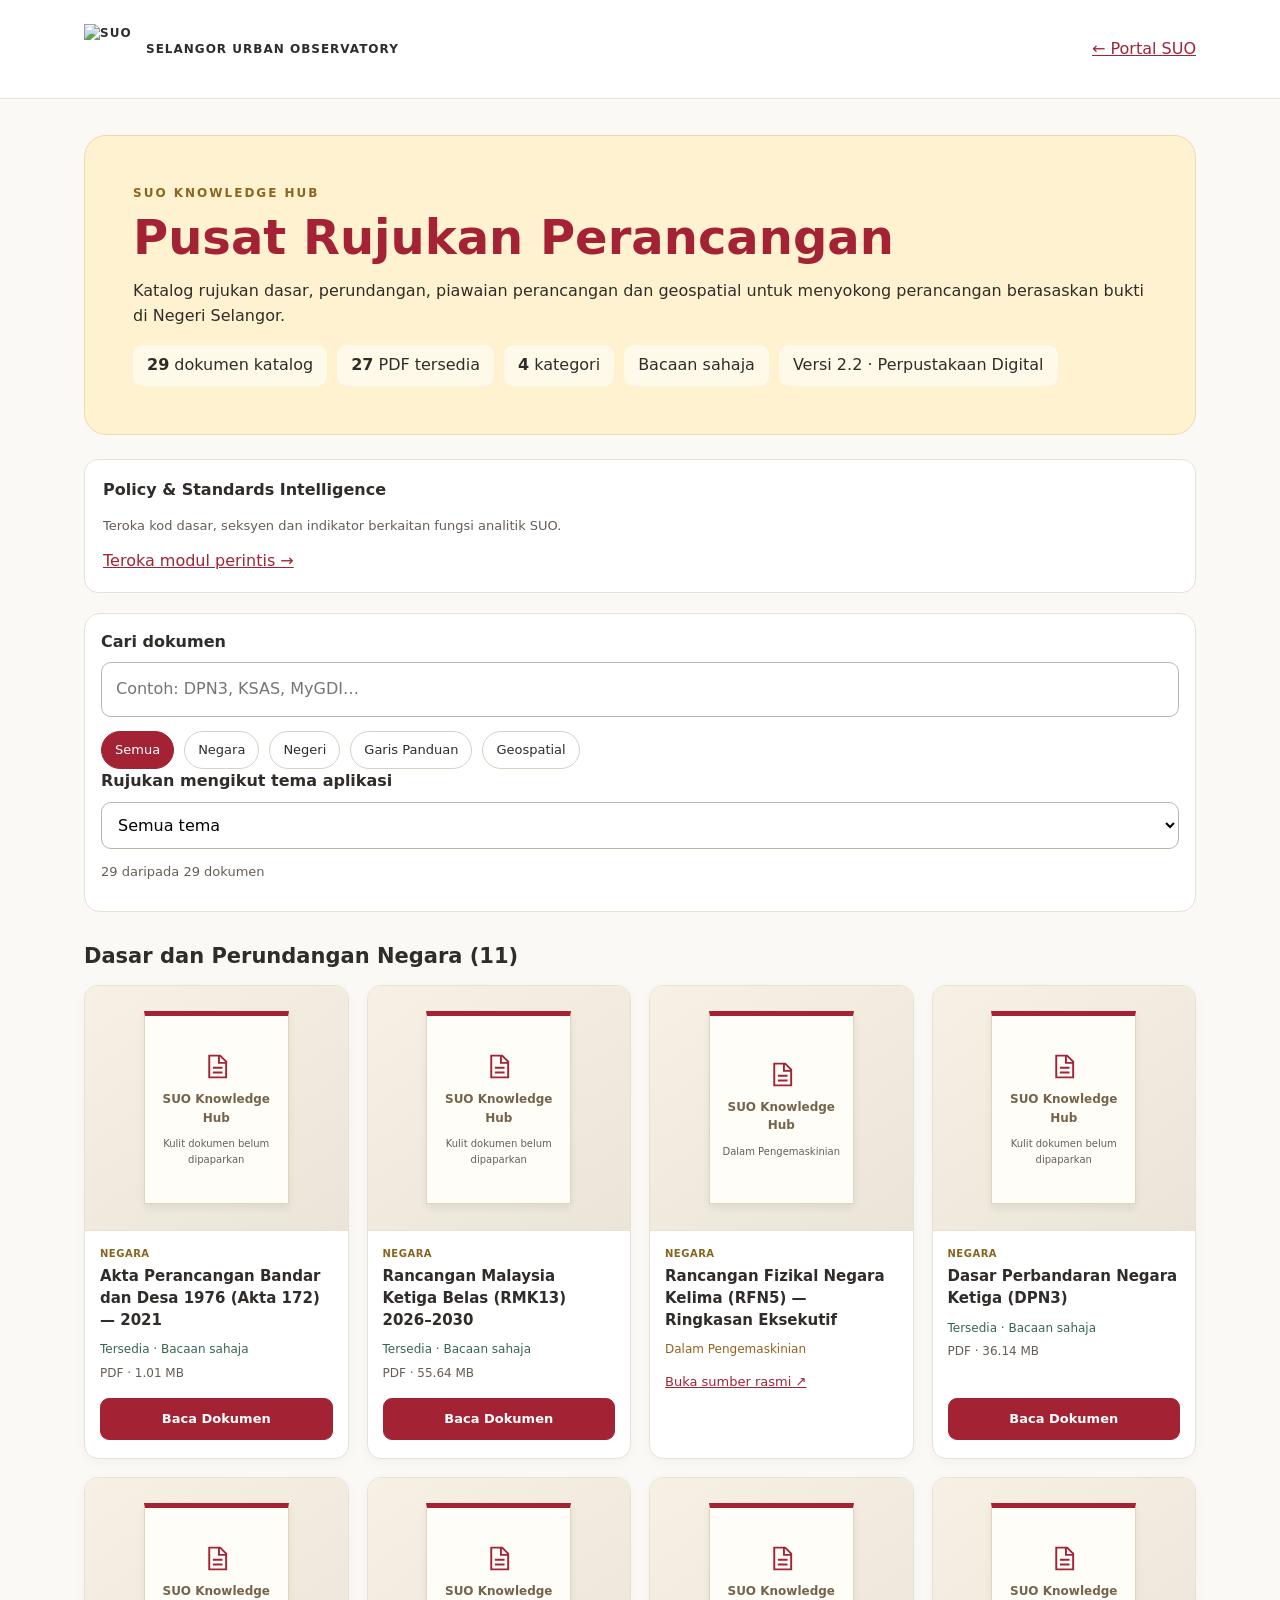
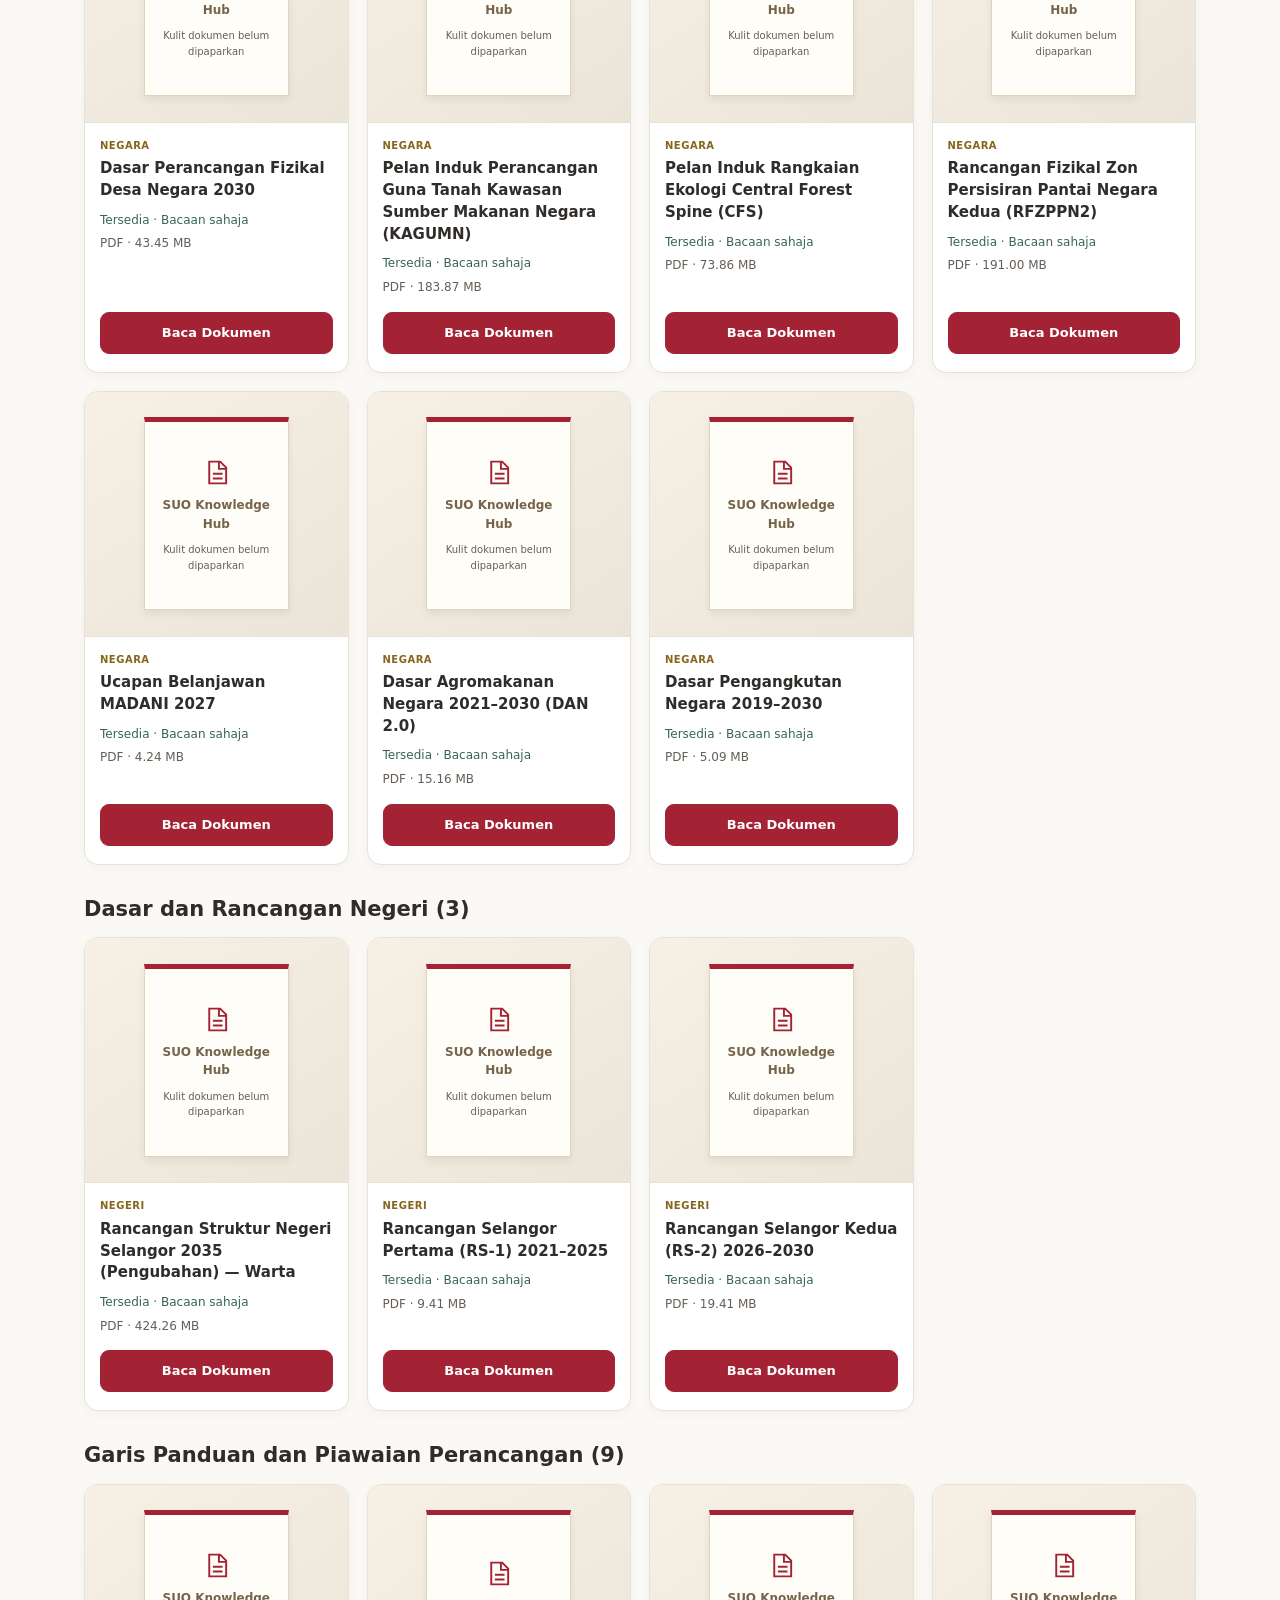
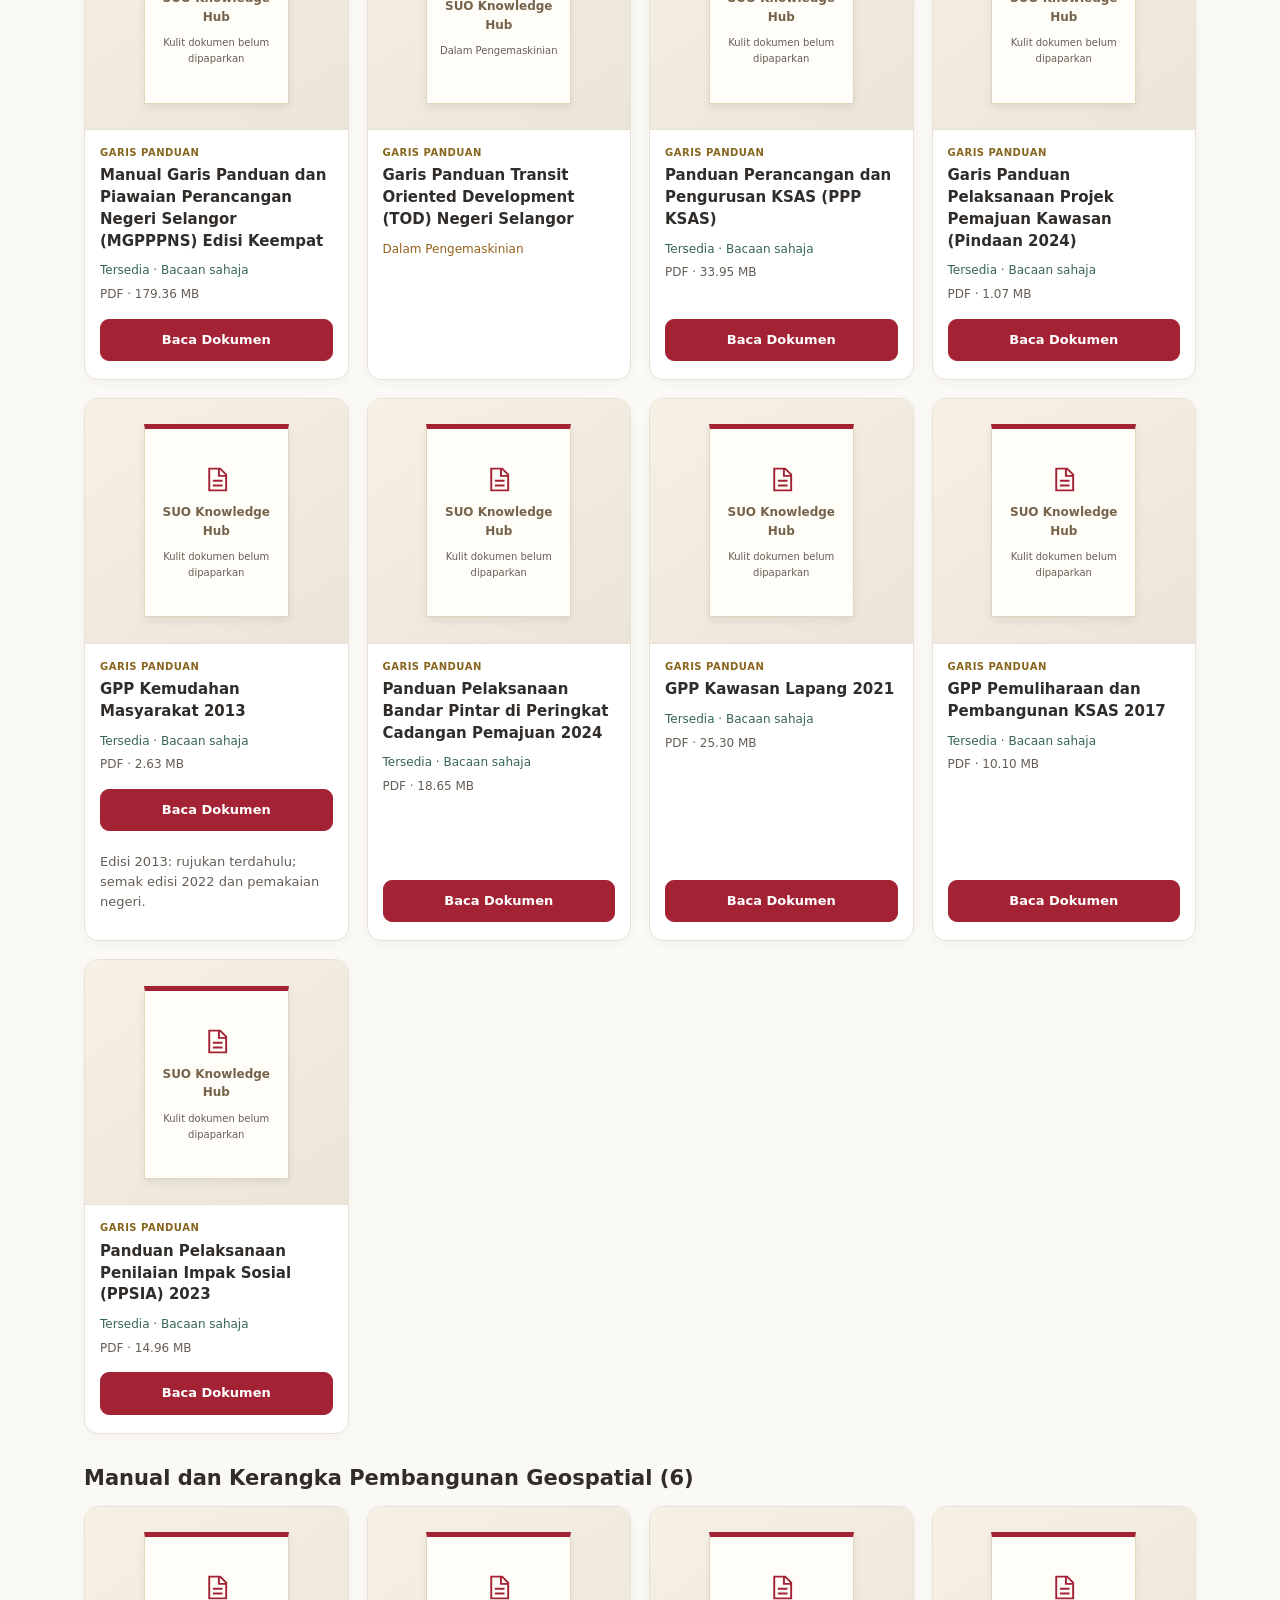
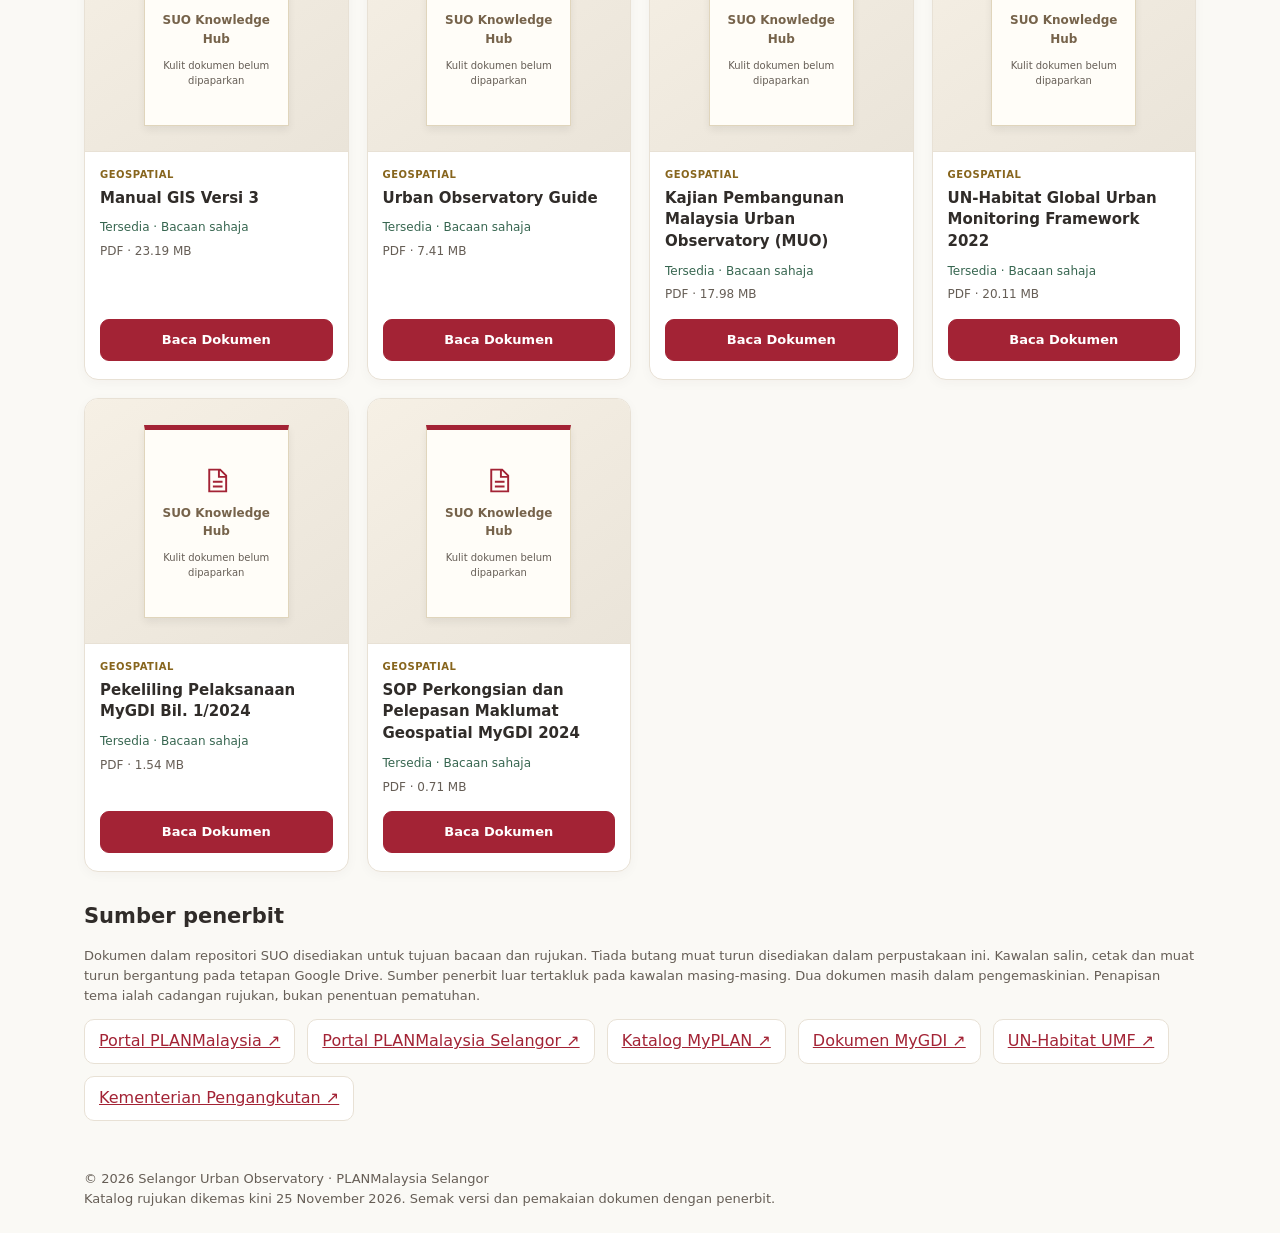
==== commit c3cc89f7: "Temporarily withdraw non-final universal design slides from public catalogue" ====
--- a/knowledge-hub/index.html
+++ b/knowledge-hub/index.html
@@ -1,5 +1,5 @@
 <!doctype html><html lang="ms"><head><meta charset="utf-8"><meta name="viewport" content="width=device-width,initial-scale=1"><meta name="theme-color" content="#C8102E"><title>Pusat Rujukan Perancangan | SUO</title><link rel="icon" href="../assets/logos/logo-suo.png"><style>
 *{box-sizing:border-box}body{margin:0;background:#faf9f5;color:#302c29;font:16px/1.55 system-ui,sans-serif}a{color:#a32335}header{background:white;border-bottom:1px solid #e8e1d5}main,nav,footer{max-width:1160px;margin:auto;padding:24px}nav{display:flex;align-items:center;justify-content:space-between;gap:16px}nav img{width:50px;height:50px;object-fit:contain}nav .brand{display:flex;align-items:center;gap:12px;font-size:12px;font-weight:750;letter-spacing:1px}.hero{background:#fff2d0;border:1px solid #eddbad;border-radius:22px;padding:clamp(22px,5vw,48px);margin:12px 0 24px}h1{font-size:clamp(28px,4vw,48px);line-height:1.1;color:#a32335;margin:8px 0 14px}h2{font-size:21px;margin:28px 0 12px}.kicker{font-size:12px;letter-spacing:2px;font-weight:800;color:#8b6620}.stats,.filters{display:flex;gap:10px;flex-wrap:wrap}.stats span{background:#fff9ea;padding:8px 14px;border-radius:10px}.controls{background:white;border:1px solid #e8e1d5;border-radius:16px;padding:16px}input{width:100%;padding:14px;border:1px solid #bdb5a9;border-radius:10px;font:inherit;margin:8px 0 14px}button{font:inherit;font-size:13px;border:1px solid #d9d0c4;border-radius:20px;background:white;padding:8px 13px;cursor:pointer;color:#302c29}button[aria-pressed=true]{background:#a32335;color:white;border-color:#a32335}button:focus-visible,a:focus-visible,input:focus-visible{outline:3px solid #b9801c;outline-offset:3px}.grid{display:grid;grid-template-columns:repeat(auto-fit,minmax(min(100%,290px),1fr));gap:12px}.doc{background:white;border:1px solid #e8e1d5;border-radius:14px;padding:18px;display:flex;gap:12px;align-items:flex-start}.doc svg{flex:none;color:#a32335;width:25px}.doc h3{font-size:15px;margin:0 0 8px;line-height:1.45}.doc small,.muted{color:#665e56;font-size:13px}.source{display:flex;gap:12px;flex-wrap:wrap}.source a{background:white;border:1px solid #e8e1d5;border-radius:10px;padding:9px 14px}footer{font-size:13px;color:#665e56} @media(max-width:480px){main,nav,footer{padding:15px}nav .brand{letter-spacing:0;font-size:10px}}
-.doc>div{flex:1;min-width:0}.readBtn{display:block;width:100%;margin:12px 0 3px;padding:10px 14px;background:#a32335;border-color:#a32335;color:white;font-weight:700;border-radius:9px}.readBtn:hover{background:#851a2b}.doc .meta{display:block;font-size:12px;color:#665e56;margin-top:5px}dialog{padding:0;border:1px solid #dfd7c9;border-radius:16px;width:min(1120px,96vw);max-width:96vw;height:92dvh;max-height:92dvh;overflow:hidden;background:white;color:#302c29}dialog::backdrop{background:rgba(32,25,21,.72)}dialog[open]{display:flex;flex-direction:column}.readerHead{display:flex;align-items:center;gap:12px;padding:14px 18px;border-bottom:1px solid #e8e1d5}.readerHead div{flex:1;min-width:0}.readerHead h2{font-size:16px;margin:0;line-height:1.35}.readerHead small{font-size:12px;color:#665e56}.readerFrame{border:0;width:100%;flex:1;min-height:0;background:#eee}.readerFoot{padding:9px 16px;font-size:12px;color:#665e56;border-top:1px solid #e8e1d5}@media(max-width:600px){dialog{width:100vw;max-width:100vw;height:100dvh;max-height:100dvh;border-radius:0}.readerHead{padding:10px}.readerHead h2{font-size:14px}}.grid{grid-template-columns:repeat(auto-fill,minmax(min(100%,220px),1fr));gap:18px}.doc{display:flex;flex-direction:column;align-items:stretch;gap:0;padding:0;overflow:hidden;box-shadow:0 3px 12px #33251509;transition:box-shadow .2s,transform .2s}.doc:hover{box-shadow:0 6px 20px #33251513;transform:translateY(-2px)}.doc>div.docBody{padding:15px;display:flex;flex-direction:column;flex:1;gap:5px}.doc h3{font-size:15px;margin:0 0 4px}.doc .readBtn{margin-top:auto}.doc .meta{margin:0 0 10px}.doc .cover{position:relative;display:flex;align-items:center;justify-content:center;height:245px;min-height:245px;background:linear-gradient(145deg,#f6f0e5,#eae4d9);padding:15px;border-bottom:1px solid #e8e1d5;overflow:hidden;flex:none}.cover img{display:block;width:100%;height:100%;object-fit:contain;filter:drop-shadow(0 3px 5px #0003)}.cover .coverFallback{width:74%;max-width:145px;aspect-ratio:3/4;background:#fffdf8;border:1px solid #e0d5bc;border-top:5px solid #a32335;box-shadow:0 4px 8px #0001;padding:12px;display:flex;flex-direction:column;justify-content:center;align-items:center;gap:9px;text-align:center;font-size:12px;color:#76634b}.coverFallback svg{width:29px}.coverFallback span{font-weight:700}.coverFallback small{font-size:10px}.cover img[hidden],.coverFallback[hidden]{display:none}.cover .coverLabel{position:absolute;bottom:7px;right:8px;font-size:10px;color:#665e56;background:#fffdf8e8;border-radius:4px;padding:2px 6px}.coverBtn{cursor:pointer}.doc .categoryTag{font-size:10px;letter-spacing:.05em;text-transform:uppercase;color:#87651d;font-weight:750}.doc .statusText{font-size:12px}.doc .statusText.available{color:#376650}.doc .statusText.pending{color:#94621b}@media(max-width:600px){.grid{grid-template-columns:repeat(2,minmax(0,1fr));gap:10px}.doc .cover{height:190px;min-height:190px;padding:10px}.doc>div.docBody{padding:11px}.doc h3{font-size:13px}.doc .categoryTag{font-size:9px}.doc .readBtn{font-size:12px;padding:8px}.cover .coverFallback{padding:8px}.cover .coverLabel{font-size:9px}}@media(max-width:340px){.grid{grid-template-columns:1fr}}</style></head><body><header><nav><div class="brand"><img src="../assets/logos/logo-suo.png" alt="SUO">SELANGOR URBAN OBSERVATORY</div><a href="../">← Portal SUO</a></nav></header><main><section class="hero"><div class="kicker">SUO KNOWLEDGE HUB</div><h1>Pusat Rujukan Perancangan</h1><p>Katalog rujukan dasar, perundangan, piawaian perancangan dan geospatial untuk menyokong perancangan berasaskan bukti di Negeri Selangor.</p><div class="stats"><span><b id="total">30</b> dokumen katalog</span><span><b>28</b> PDF tersedia</span><span><b>4</b> kategori</span><span>Bacaan sahaja</span><span>Versi 2.2 · Perpustakaan Digital</span></div></section><section style="margin:0 0 20px;padding:18px;background:white;border:1px solid #e8e1d5;border-radius:14px"><b>Policy &amp; Standards Intelligence</b><p class="muted">Teroka kod dasar, seksyen dan indikator berkaitan fungsi analitik SUO.</p><a href="policy/">Teroka modul perintis →</a></section><section class="controls"><label for="search"><b>Cari dokumen</b></label><input id="search" type="search" placeholder="Contoh: DPN3, KSAS, MyGDI…" autocomplete="off"><div class="filters" id="filters" aria-label="Kategori rujukan"></div><label for="theme"><b>Rujukan mengikut tema aplikasi</b></label><select id="theme" style="display:block;width:100%;padding:12px;margin:8px 0;border:1px solid #bdb5a9;border-radius:10px;background:white;font:inherit"><option value="">Semua tema</option></select><p class="muted" id="count" role="status" aria-live="polite"></p></section><div id="results"></div><section><h2>Sumber penerbit</h2><p class="muted">Dokumen dalam repositori SUO disediakan untuk tujuan bacaan dan rujukan. Tiada butang muat turun disediakan dalam perpustakaan ini. Kawalan salin, cetak dan muat turun bergantung pada tetapan Google Drive. Sumber penerbit luar tertakluk pada kawalan masing-masing. Dua dokumen masih dalam pengemaskinian. Penapisan tema ialah cadangan rujukan, bukan penentuan pematuhan.</p><div class="source"><a href="https://www.planmalaysia.gov.my/" target="_blank" rel="noopener noreferrer">Portal PLANMalaysia ↗</a><a href="https://www.jpbdselangor.gov.my/" target="_blank" rel="noopener noreferrer">Portal PLANMalaysia Selangor ↗</a><a href="https://myplan.planmalaysia.gov.my/portal-main/publication-list" target="_blank" rel="noopener noreferrer">Katalog MyPLAN ↗</a><a href="https://www.mygeoportal.gov.my/documents" target="_blank" rel="noopener noreferrer">Dokumen MyGDI ↗</a><a href="https://unhabitat.org/knowledge/publications/the-global-urban-monitoring-framework" target="_blank" rel="noopener noreferrer">UN-Habitat UMF ↗</a><a href="https://www.mot.gov.my/" target="_blank" rel="noopener noreferrer">Kementerian Pengangkutan ↗</a></div></section></main><footer>© 2026 Selangor Urban Observatory · PLANMalaysia Selangor<br>Katalog rujukan dikemas kini 25 November 2026. Semak versi dan pemakaian dokumen dengan penerbit.</footer><dialog id="reader" aria-labelledby="readerTitle"><div class="readerHead"><div><h2 id="readerTitle">Pembaca Dokumen</h2><small>SUO Digital Reference Library · Bacaan sahaja</small></div><button type="button" id="readerClose" aria-label="Tutup pembaca">Tutup ✕</button></div><iframe class="readerFrame" id="readerFrame" title="Paparan PDF" referrerpolicy="no-referrer"></iframe><div class="readerFoot">Untuk tujuan rujukan sahaja. Sekatan muat turun, cetak dan salin bergantung pada tetapan Google Drive.</div></dialog><script>
-const groups=[["Dasar dan Perundangan Negara",["Akta Perancangan Bandar dan Desa 1976 (Akta 172) — 2021","Rancangan Malaysia Ketiga Belas (RMK13) 2026–2030","Rancangan Fizikal Negara Kelima (RFN5) — Ringkasan Eksekutif","Dasar Perbandaran Negara Ketiga (DPN3)","Dasar Perancangan Fizikal Desa Negara 2030","Pelan Induk Perancangan Guna Tanah Kawasan Sumber Makanan Negara (KAGUMN)","Pelan Induk Rangkaian Ekologi Central Forest Spine (CFS)","Rancangan Fizikal Zon Persisiran Pantai Negara Kedua (RFZPPN2)","Ucapan Belanjawan MADANI 2027","Dasar Agromakanan Negara 2021–2030 (DAN 2.0)","Dasar Pengangkutan Negara 2019–2030"]],["Dasar dan Rancangan Negeri",["Rancangan Struktur Negeri Selangor 2035 (Pengubahan) — Warta","Rancangan Selangor Pertama (RS-1) 2021–2025","Rancangan Selangor Kedua (RS-2) 2026–2030"]],["Garis Panduan dan Piawaian Perancangan",["Manual Garis Panduan dan Piawaian Perancangan Negeri Selangor (MGPPPNS) Edisi Keempat","Garis Panduan Transit Oriented Development (TOD) Negeri Selangor","Panduan Perancangan dan Pengurusan KSAS (PPP KSAS)","Garis Panduan Reka Bentuk Sejagat Selangor — slaid","Garis Panduan Pelaksanaan Projek Pemajuan Kawasan (Pindaan 2024)","GPP Kemudahan Masyarakat 2013","Panduan Pelaksanaan Bandar Pintar di Peringkat Cadangan Pemajuan 2024","GPP Kawasan Lapang 2021","GPP Pemuliharaan dan Pembangunan KSAS 2017","Panduan Pelaksanaan Penilaian Impak Sosial (PPSIA) 2023"]],["Manual dan Kerangka Pembangunan Geospatial",["Manual GIS Versi 3","Urban Observatory Guide","Kajian Pembangunan Malaysia Urban Observatory (MUO)","UN-Habitat Global Urban Monitoring Framework 2022","Pekeliling Pelaksanaan MyGDI Bil. 1/2024","SOP Perkongsian dan Pelepasan Maklumat Geospatial MyGDI 2024"]]];const official={"RMK13":["https://rmk13.ekonomi.gov.my/rmk13-buku-utama/","Halaman dokumen rasmi"],"RFN5":["https://myplan.planmalaysia.gov.my/portal-main/publication-list?category=ebook04","Katalog rasmi"],"DPN3":["https://myplan.planmalaysia.gov.my/portal-main/publication-list?category=ebook04","Katalog rasmi"],"Desa Negara":["https://myplan.planmalaysia.gov.my/portal-main/publication-details?id=2","Halaman dokumen rasmi"],"KAGUMN":["https://myplan.planmalaysia.gov.my/portal-main/publication-details?id=22","Halaman dokumen rasmi"],"DAN 2.0":["https://www.kpkm.gov.my/bm/dasar-agromakanan/dasar-agromakanan-negara-2-0?view=article","Halaman dokumen rasmi"],"Dasar Pengangkutan":["https://dpn.mot.gov.my/portal/BukuDPNbm.pdf","PDF rasmi"],"PPSIA":["https://www.planmalaysia.gov.my/uploads/content-downloads/file_20251114225201.pdf","PDF rasmi"],"GPP Kawasan Lapang":["https://www.planmalaysia.gov.my/planmalaysia/modules_resources/database_stores/17/46_38.pdf","PDF rasmi"],"Bandar Pintar":["https://mytownnet.planmalaysia.gov.my/index.php/implementation-guide/","Halaman panduan rasmi"],"Global Urban Monitoring":["https://unhabitat.org/knowledge/publications/the-global-urban-monitoring-framework","Halaman dokumen rasmi"],"MyGDI":["https://www.mygeoportal.gov.my/documents","Katalog rasmi"],"GPP Kemudahan Masyarakat":["https://www.planmalaysia.gov.my/main/latest-news-details?id=999087c8-ffc9-11ef-bf69-fa163eda1aa9","Maklumat edisi lebih baharu"]};const pendingDocuments=["Rancangan Fizikal Negara Kelima (RFN5) — Ringkasan Eksekutif","Garis Panduan Transit Oriented Development (TOD) Negeri Selangor"];const driveDocs={"Akta Perancangan Bandar dan Desa 1976 (Akta 172) — 2021":{"id":"1P-TNlNRxXpsgcrTu_fS_rLHP-ooNEk-h","size":1013330,"filename":"Akta Perancangan Bandar dan Desa 1976 (Akta 172)_2021.pdf"},"Rancangan Malaysia Ketiga Belas (RMK13) 2026–2030":{"id":"1b7QYoBcJ4Se1KkTRbg9hZkRLwp0Us4Kb","size":55639217,"filename":"Rancangan Malaysia Ketiga Belas (RMK13).pdf"},"Dasar Perbandaran Negara Ketiga (DPN3)":{"id":"1F3-bj74t07-knQWN9N5EsiaQOm1Dn_oq","size":36142524,"filename":"LAPORAN DPN3_eISBN.pdf"},"Dasar Perancangan Fizikal Desa Negara 2030":{"id":"1-WEezxLkWr9hHzOBkMdD-GoHdaG86qgN","size":43450289,"filename":"Dasar Perancangan Fizikal Desa Negara 2030.pdf"},"Pelan Induk Perancangan Guna Tanah Kawasan Sumber Makanan Negara (KAGUMN)":{"id":"1GhGioOXSMPuwRBBJmeu1xJDBTL-JIRJp","size":183870425,"filename":"Pelan Induk Perancangan Guna Tanah Kawasan Sumber Makanan Negara (KAGUMN).pdf"},"Pelan Induk Rangkaian Ekologi Central Forest Spine (CFS)":{"id":"1zYgz18y-NokP63vHEmEXHxo7eWiGsZHh","size":73861221,"filename":"Pelan Induk Rangkaian Ekologi Central Forest Spine (CFS).pdf"},"Rancangan Fizikal Zon Persisiran Pantai Negara Kedua (RFZPPN2)":{"id":"1N3knO8dmmXmDE27cxLplY-wir2Rp3hj9","size":190999404,"filename":"Rancangan Fizikal Zon Persisiran Pantai Negara Kedua (RFZPPN2).pdf"},"Ucapan Belanjawan MADANI 2027":{"id":"1AnkFj3bz_D_U3Y81oswKRsHqmNg3dQ20","size":4244767,"filename":"[Media 1] Ucapan Belanjawan MADANI 2027.pdf"},"Dasar Agromakanan Negara 2021–2030 (DAN 2.0)":{"id":"1L6uLQi8a9FQfl-AZCTsAd16beEIsZ0th","size":15158204,"filename":"Dasar Agromakanan Negara 2021-2030 (DAN2.0).pdf"},"Dasar Pengangkutan Negara 2019–2030":{"id":"1ZZWnIzozNLk9zku8v2bnDjkdI1eLnl3a","size":5089680,"filename":"Dasar Pengangkutan Negara 2019-2030.pdf"},"Rancangan Struktur Negeri Selangor 2035 (Pengubahan) — Warta":{"id":"1Bxp0aBJj7RTwwr-3dRMHY4MYbVipJ5lF","size":424260661,"filename":"RS Negeri Selangor 2035 (Pengubahan) - WARTA.pdf"},"Rancangan Selangor Pertama (RS-1) 2021–2025":{"id":"1w5KLFByWvZ7kshIE9bbFibcOB7L0eecP","size":9414672,"filename":"Rancangan Selangor Pertama (RS1).pdf"},"Rancangan Selangor Kedua (RS-2) 2026–2030":{"id":"1vWGtM8YCMTzcKxR1Q4QMPLNKP9sorWda","size":19406391,"filename":"Rancangan Selangor Kedua(RS2).pdf"},"Manual Garis Panduan dan Piawaian Perancangan Negeri Selangor (MGPPPNS) Edisi Keempat":{"id":"1qP3c0UXbKOUFyg3YueGGz6pbB3mDjavP","size":179356290,"filename":"Manual Garis Panduan dan Piawaian Perancangan Negeri Selangor (MGPPPNS) Edisi Ke 4.pdf"},"Panduan Perancangan dan Pengurusan KSAS (PPP KSAS)":{"id":"1yoQJA9Vo5qOofGVH_m37pkuB9wAHnV5l","size":33945863,"filename":"Panduan Perancangan dan Pengurusan KSAS (PPP KSAS).pdf"},"Garis Panduan Reka Bentuk Sejagat Selangor — slaid":{"id":"1Ka1O5Y4qrI9Ek2cWXjL1y3nFcpkVf_nq","size":17808330,"filename":"GARIS PANDUAN REKA BENTUK SEJAGAT SELANGOR.pptx.pdf"},"Garis Panduan Pelaksanaan Projek Pemajuan Kawasan (Pindaan 2024)":{"id":"1_GNe6pi29eLPRv_ugiiyBPL362YhbHUY","size":1068319,"filename":"Garis Panduan Pelaksanaan Projek Pemajuan Kawasan (Pindaan 2024).pdf"},"GPP Kemudahan Masyarakat 2013":{"id":"1ysAqQV5UciCTtYjYpyeWQZ1fQ09lYG4i","size":2634008,"filename":"PLANMalaysia_GPP Kemudahan Masyarakat.pdf"},"Panduan Pelaksanaan Bandar Pintar di Peringkat Cadangan Pemajuan 2024":{"id":"1NUk8l4K6363LeTUHNkG9zg-sVOxL8Dt3","size":18647548,"filename":"KPKT_Panduan Pelaksanaan Bandar Pintar di Peringkat Cadangan Pemajuan.pdf"},"GPP Kawasan Lapang 2021":{"id":"1my1F8DTJhxKA-9IhT3nH7CQxSEgXqEWt","size":25301864,"filename":"PLANMalaysia_GPP Kawasan Lapang.pdf"},"GPP Pemuliharaan dan Pembangunan KSAS 2017":{"id":"1oI1YnKKTDTnUE7yI34a2X5i574vzhn8G","size":10095624,"filename":"PLANMalaysia_GPP Pemuliharaan dan Pembangunan Kawasan Sensitif Alam Sekitar (KSAS).pdf"},"Panduan Pelaksanaan Penilaian Impak Sosial (PPSIA) 2023":{"id":"16WBqa6ZczrVrMOgRlcp2TUQK7pqJC1Ti","size":14957284,"filename":"Panduan Pelaksanaan Penilaian Impak Sosial Bagi Porjek Pembangunan.pdf"},"Manual GIS Versi 3":{"id":"1y2vLDCQ7OGQ4uWwTzoNckR99Rw4kWrly","size":23192276,"filename":"Manual GIS Versi 3.pdf"},"Urban Observatory Guide":{"id":"1jHkOfQxs6b2iD7Wj5hmFP6CIXIFcQGFe","size":7405398,"filename":"urban_observatory_guide.pdf"},"Kajian Pembangunan Malaysia Urban Observatory (MUO)":{"id":"1CFU4rZLJkJV1EnYrhkUMoVmkeY-cm8DD","size":17980426,"filename":"Kajian Pembangunan Malaysia Urban Observatory (MUO).pdf"},"UN-Habitat Global Urban Monitoring Framework 2022":{"id":"12oC_1l_QwINpGjYy3acVDz6ZoKynfRiH","size":20111771,"filename":"UN-Habitat_Global Urban Monitoring Framework.pdf"},"Pekeliling Pelaksanaan MyGDI Bil. 1/2024":{"id":"1EVaT2HD8mc_8zgt39bOmcAo0xUILGaYt","size":1541184,"filename":"Pekeliling Pelaksanaan Infrastruktur Data Geospatial Negara (MyGDI) Bil1.2024.pdf"},"SOP Perkongsian dan Pelepasan Maklumat Geospatial MyGDI 2024":{"id":"1dQp_96UHmJjX3fs7_GBAZqfoANnnKlod","size":710084,"filename":"Prosedur Operasi Standard Perkongsian dan Pelepasan Maklumat Geospatial dibawah MyGDI.pdf"}};const reader=document.getElementById('reader'),readerFrame=document.getElementById('readerFrame');let previousFocus=null;function openReader(title){const doc=driveDocs[title];if(!doc)return;previousFocus=document.activeElement;document.getElementById('readerTitle').textContent=title;readerFrame.src='https://drive.google.com/file/d/'+doc.id+'/preview';reader.showModal();document.getElementById('readerClose').focus()}document.getElementById('readerClose').addEventListener('click',()=>reader.close());reader.addEventListener('close',()=>{readerFrame.removeAttribute('src');if(previousFocus&&previousFocus.isConnected)previousFocus.focus()});const themes={"KPU":["KAGUMN","DAN 2.0","RFN5","Rancangan Struktur","Manual GIS"],"KSAS":["KSAS","Central Forest Spine","RFZPPN2","Rancangan Struktur"],"Pendidikan, Kesihatan & Keselamatan":["MGPPPNS","Kemudahan Masyarakat"],"Kawasan Lapang":["MGPPPNS","Kawasan Lapang","Global Urban Monitoring"],"Demografi & Sosioekonomi":["DPN3","RMK13","RS-2","Global Urban Monitoring"],"3D GeoPortal / Mobiliti":["DPN3","TOD","Dasar Pengangkutan"],"Urban Data Hub":["Manual GIS","MyGDI","Malaysia Urban Observatory"],"SIA":["PPSIA"],"SMARTDesa":["Desa Negara"],"Bandar Pintar":["Bandar Pintar","Global Urban Monitoring"],"Perumahan & Perindustrian":["MGPPPNS","Rancangan Struktur","RS-2"]};let active=-1;let theme='';const search=document.getElementById('search'),filters=document.getElementById('filters'),results=document.getElementById('results');const norm=s=>s.toLowerCase().normalize('NFKD');const labels=['Semua','Negara','Negeri','Garis Panduan','Geospatial'];function render(){results.replaceChildren();let n=0;groups.forEach(([name,docs],i)=>{if(active!==-1&&active!==i)return;const matched=docs.filter(d=>norm(d+' '+name).includes(norm(search.value.trim()))&&(!theme||themes[theme].some(t=>d.includes(t))));if(!matched.length)return;n+=matched.length;const h=document.createElement('h2');h.textContent=name+' ('+matched.length+')';results.append(h);const grid=document.createElement('div');grid.className='grid';for(const title of matched){const article=document.createElement('article');article.className='doc';article.innerHTML='<div class="cover"><div class="coverFallback"><svg viewBox="0 0 24 24" fill="none" stroke="currentColor" stroke-width="1.6" aria-hidden="true"><path d="M6 3h9l5 5v13H6z M14 3v6h6 M9 13h8 M9 17h8"/></svg><span>SUO Knowledge Hub</span><small></small></div><img hidden loading="lazy" decoding="async" referrerpolicy="no-referrer" alt=""><span class="coverLabel" hidden>Halaman pertama</span></div><div class="docBody"><span class="categoryTag"></span><h3></h3><small class="statusText">Rekod katalog</small></div>';article.querySelector('h3').textContent=title;const details=article.querySelector('.docBody');details.querySelector('.categoryTag').textContent=labels[i+1];const cover=article.querySelector('.cover'),img=cover.querySelector('img'),fallback=cover.querySelector('.coverFallback'),coverLabel=cover.querySelector('.coverLabel'),coverDoc=driveDocs[title];fallback.querySelector('small').textContent=coverDoc?'Kulit dokumen belum dipaparkan':'Dalam Pengemaskinian';if(coverDoc){img.alt='Kulit hadapan '+title;img.addEventListener('load',()=>{img.hidden=false;fallback.hidden=true;coverLabel.hidden=false});img.addEventListener('error',()=>{img.hidden=true;fallback.hidden=false;coverLabel.hidden=true});img.src='https://drive.google.com/thumbnail?id='+encodeURIComponent(coverDoc.id)+'&sz=w480';cover.classList.add('coverBtn');cover.tabIndex=0;cover.setAttribute('role','button');cover.setAttribute('aria-label','Baca '+title);cover.addEventListener('click',()=>openReader(title));cover.addEventListener('keydown',e=>{if(e.key==='Enter'||e.key===' '){e.preventDefault();openReader(title)}})};const entry=Object.entries(official).find(([key])=>title.includes(key));const status=details.querySelector('small');const doc=driveDocs[title];status.textContent=doc?'Tersedia · Bacaan sahaja':'Dalam Pengemaskinian';status.classList.add(doc?'available':'pending');if(doc){const meta=document.createElement('span');meta.className='meta';meta.textContent='PDF · '+(doc.size/1000000).toFixed(2)+' MB';details.append(meta);const read=document.createElement('button');read.type='button';read.className='readBtn';read.textContent='Baca Dokumen';read.addEventListener('click',()=>openReader(title));details.append(read)}if(entry&&!doc){const link=document.createElement('a');link.href=entry[1][0];link.target='_blank';link.rel='noopener noreferrer';link.textContent='Buka sumber rasmi ↗';link.style.display='block';link.style.marginTop='8px';link.style.fontSize='13px';details.append(link)}if(title.includes('GPP Kemudahan Masyarakat')){const note=document.createElement('p');note.className='muted';note.textContent='Edisi 2013: rujukan terdahulu; semak edisi 2022 dan pemakaian negeri.';details.append(note)}grid.append(article)}results.append(grid)});document.getElementById('count').textContent=n+' daripada '+groups.reduce((a,g)=>a+g[1].length,0)+' dokumen';if(!n){const p=document.createElement('p');p.textContent='Tiada dokumen sepadan. Cuba kata kunci atau kategori lain.';results.append(p)}[...filters.children].forEach((b,i)=>b.setAttribute('aria-pressed',String(i-1===active)))}labels.forEach((label,i)=>{const b=document.createElement('button');b.type='button';b.textContent=label;b.onclick=()=>{active=i-1;render()};filters.append(b)});const themeSelect=document.getElementById('theme');Object.keys(themes).forEach(t=>{const o=document.createElement('option');o.value=t;o.textContent=t;themeSelect.append(o)});const requested=new URLSearchParams(location.search).get('tema');if(requested&&Object.hasOwn(themes,requested)){theme=requested;themeSelect.value=theme}themeSelect.addEventListener('change',()=>{theme=themeSelect.value;render()});const initialQuery=new URLSearchParams(location.search).get('q');if(initialQuery)search.value=initialQuery;search.addEventListener('input',render);render();
+.doc>div{flex:1;min-width:0}.readBtn{display:block;width:100%;margin:12px 0 3px;padding:10px 14px;background:#a32335;border-color:#a32335;color:white;font-weight:700;border-radius:9px}.readBtn:hover{background:#851a2b}.doc .meta{display:block;font-size:12px;color:#665e56;margin-top:5px}dialog{padding:0;border:1px solid #dfd7c9;border-radius:16px;width:min(1120px,96vw);max-width:96vw;height:92dvh;max-height:92dvh;overflow:hidden;background:white;color:#302c29}dialog::backdrop{background:rgba(32,25,21,.72)}dialog[open]{display:flex;flex-direction:column}.readerHead{display:flex;align-items:center;gap:12px;padding:14px 18px;border-bottom:1px solid #e8e1d5}.readerHead div{flex:1;min-width:0}.readerHead h2{font-size:16px;margin:0;line-height:1.35}.readerHead small{font-size:12px;color:#665e56}.readerFrame{border:0;width:100%;flex:1;min-height:0;background:#eee}.readerFoot{padding:9px 16px;font-size:12px;color:#665e56;border-top:1px solid #e8e1d5}@media(max-width:600px){dialog{width:100vw;max-width:100vw;height:100dvh;max-height:100dvh;border-radius:0}.readerHead{padding:10px}.readerHead h2{font-size:14px}}.grid{grid-template-columns:repeat(auto-fill,minmax(min(100%,220px),1fr));gap:18px}.doc{display:flex;flex-direction:column;align-items:stretch;gap:0;padding:0;overflow:hidden;box-shadow:0 3px 12px #33251509;transition:box-shadow .2s,transform .2s}.doc:hover{box-shadow:0 6px 20px #33251513;transform:translateY(-2px)}.doc>div.docBody{padding:15px;display:flex;flex-direction:column;flex:1;gap:5px}.doc h3{font-size:15px;margin:0 0 4px}.doc .readBtn{margin-top:auto}.doc .meta{margin:0 0 10px}.doc .cover{position:relative;display:flex;align-items:center;justify-content:center;height:245px;min-height:245px;background:linear-gradient(145deg,#f6f0e5,#eae4d9);padding:15px;border-bottom:1px solid #e8e1d5;overflow:hidden;flex:none}.cover img{display:block;width:100%;height:100%;object-fit:contain;filter:drop-shadow(0 3px 5px #0003)}.cover .coverFallback{width:74%;max-width:145px;aspect-ratio:3/4;background:#fffdf8;border:1px solid #e0d5bc;border-top:5px solid #a32335;box-shadow:0 4px 8px #0001;padding:12px;display:flex;flex-direction:column;justify-content:center;align-items:center;gap:9px;text-align:center;font-size:12px;color:#76634b}.coverFallback svg{width:29px}.coverFallback span{font-weight:700}.coverFallback small{font-size:10px}.cover img[hidden],.coverFallback[hidden]{display:none}.cover .coverLabel{position:absolute;bottom:7px;right:8px;font-size:10px;color:#665e56;background:#fffdf8e8;border-radius:4px;padding:2px 6px}.coverBtn{cursor:pointer}.doc .categoryTag{font-size:10px;letter-spacing:.05em;text-transform:uppercase;color:#87651d;font-weight:750}.doc .statusText{font-size:12px}.doc .statusText.available{color:#376650}.doc .statusText.pending{color:#94621b}@media(max-width:600px){.grid{grid-template-columns:repeat(2,minmax(0,1fr));gap:10px}.doc .cover{height:190px;min-height:190px;padding:10px}.doc>div.docBody{padding:11px}.doc h3{font-size:13px}.doc .categoryTag{font-size:9px}.doc .readBtn{font-size:12px;padding:8px}.cover .coverFallback{padding:8px}.cover .coverLabel{font-size:9px}}@media(max-width:340px){.grid{grid-template-columns:1fr}}</style></head><body><header><nav><div class="brand"><img src="../assets/logos/logo-suo.png" alt="SUO">SELANGOR URBAN OBSERVATORY</div><a href="../">← Portal SUO</a></nav></header><main><section class="hero"><div class="kicker">SUO KNOWLEDGE HUB</div><h1>Pusat Rujukan Perancangan</h1><p>Katalog rujukan dasar, perundangan, piawaian perancangan dan geospatial untuk menyokong perancangan berasaskan bukti di Negeri Selangor.</p><div class="stats"><span><b id="total">29</b> dokumen katalog</span><span><b>27</b> PDF tersedia</span><span><b>4</b> kategori</span><span>Bacaan sahaja</span><span>Versi 2.2 · Perpustakaan Digital</span></div></section><section style="margin:0 0 20px;padding:18px;background:white;border:1px solid #e8e1d5;border-radius:14px"><b>Policy &amp; Standards Intelligence</b><p class="muted">Teroka kod dasar, seksyen dan indikator berkaitan fungsi analitik SUO.</p><a href="policy/">Teroka modul perintis →</a></section><section class="controls"><label for="search"><b>Cari dokumen</b></label><input id="search" type="search" placeholder="Contoh: DPN3, KSAS, MyGDI…" autocomplete="off"><div class="filters" id="filters" aria-label="Kategori rujukan"></div><label for="theme"><b>Rujukan mengikut tema aplikasi</b></label><select id="theme" style="display:block;width:100%;padding:12px;margin:8px 0;border:1px solid #bdb5a9;border-radius:10px;background:white;font:inherit"><option value="">Semua tema</option></select><p class="muted" id="count" role="status" aria-live="polite"></p></section><div id="results"></div><section><h2>Sumber penerbit</h2><p class="muted">Dokumen dalam repositori SUO disediakan untuk tujuan bacaan dan rujukan. Tiada butang muat turun disediakan dalam perpustakaan ini. Kawalan salin, cetak dan muat turun bergantung pada tetapan Google Drive. Sumber penerbit luar tertakluk pada kawalan masing-masing. Dua dokumen masih dalam pengemaskinian. Penapisan tema ialah cadangan rujukan, bukan penentuan pematuhan.</p><div class="source"><a href="https://www.planmalaysia.gov.my/" target="_blank" rel="noopener noreferrer">Portal PLANMalaysia ↗</a><a href="https://www.jpbdselangor.gov.my/" target="_blank" rel="noopener noreferrer">Portal PLANMalaysia Selangor ↗</a><a href="https://myplan.planmalaysia.gov.my/portal-main/publication-list" target="_blank" rel="noopener noreferrer">Katalog MyPLAN ↗</a><a href="https://www.mygeoportal.gov.my/documents" target="_blank" rel="noopener noreferrer">Dokumen MyGDI ↗</a><a href="https://unhabitat.org/knowledge/publications/the-global-urban-monitoring-framework" target="_blank" rel="noopener noreferrer">UN-Habitat UMF ↗</a><a href="https://www.mot.gov.my/" target="_blank" rel="noopener noreferrer">Kementerian Pengangkutan ↗</a></div></section></main><footer>© 2026 Selangor Urban Observatory · PLANMalaysia Selangor<br>Katalog rujukan dikemas kini 25 November 2026. Semak versi dan pemakaian dokumen dengan penerbit.</footer><dialog id="reader" aria-labelledby="readerTitle"><div class="readerHead"><div><h2 id="readerTitle">Pembaca Dokumen</h2><small>SUO Digital Reference Library · Bacaan sahaja</small></div><button type="button" id="readerClose" aria-label="Tutup pembaca">Tutup ✕</button></div><iframe class="readerFrame" id="readerFrame" title="Paparan PDF" referrerpolicy="no-referrer"></iframe><div class="readerFoot">Untuk tujuan rujukan sahaja. Sekatan muat turun, cetak dan salin bergantung pada tetapan Google Drive.</div></dialog><script>
+const groups=[["Dasar dan Perundangan Negara",["Akta Perancangan Bandar dan Desa 1976 (Akta 172) — 2021","Rancangan Malaysia Ketiga Belas (RMK13) 2026–2030","Rancangan Fizikal Negara Kelima (RFN5) — Ringkasan Eksekutif","Dasar Perbandaran Negara Ketiga (DPN3)","Dasar Perancangan Fizikal Desa Negara 2030","Pelan Induk Perancangan Guna Tanah Kawasan Sumber Makanan Negara (KAGUMN)","Pelan Induk Rangkaian Ekologi Central Forest Spine (CFS)","Rancangan Fizikal Zon Persisiran Pantai Negara Kedua (RFZPPN2)","Ucapan Belanjawan MADANI 2027","Dasar Agromakanan Negara 2021–2030 (DAN 2.0)","Dasar Pengangkutan Negara 2019–2030"]],["Dasar dan Rancangan Negeri",["Rancangan Struktur Negeri Selangor 2035 (Pengubahan) — Warta","Rancangan Selangor Pertama (RS-1) 2021–2025","Rancangan Selangor Kedua (RS-2) 2026–2030"]],["Garis Panduan dan Piawaian Perancangan",["Manual Garis Panduan dan Piawaian Perancangan Negeri Selangor (MGPPPNS) Edisi Keempat","Garis Panduan Transit Oriented Development (TOD) Negeri Selangor","Panduan Perancangan dan Pengurusan KSAS (PPP KSAS)","Garis Panduan Pelaksanaan Projek Pemajuan Kawasan (Pindaan 2024)","GPP Kemudahan Masyarakat 2013","Panduan Pelaksanaan Bandar Pintar di Peringkat Cadangan Pemajuan 2024","GPP Kawasan Lapang 2021","GPP Pemuliharaan dan Pembangunan KSAS 2017","Panduan Pelaksanaan Penilaian Impak Sosial (PPSIA) 2023"]],["Manual dan Kerangka Pembangunan Geospatial",["Manual GIS Versi 3","Urban Observatory Guide","Kajian Pembangunan Malaysia Urban Observatory (MUO)","UN-Habitat Global Urban Monitoring Framework 2022","Pekeliling Pelaksanaan MyGDI Bil. 1/2024","SOP Perkongsian dan Pelepasan Maklumat Geospatial MyGDI 2024"]]];const official={"RMK13":["https://rmk13.ekonomi.gov.my/rmk13-buku-utama/","Halaman dokumen rasmi"],"RFN5":["https://myplan.planmalaysia.gov.my/portal-main/publication-list?category=ebook04","Katalog rasmi"],"DPN3":["https://myplan.planmalaysia.gov.my/portal-main/publication-list?category=ebook04","Katalog rasmi"],"Desa Negara":["https://myplan.planmalaysia.gov.my/portal-main/publication-details?id=2","Halaman dokumen rasmi"],"KAGUMN":["https://myplan.planmalaysia.gov.my/portal-main/publication-details?id=22","Halaman dokumen rasmi"],"DAN 2.0":["https://www.kpkm.gov.my/bm/dasar-agromakanan/dasar-agromakanan-negara-2-0?view=article","Halaman dokumen rasmi"],"Dasar Pengangkutan":["https://dpn.mot.gov.my/portal/BukuDPNbm.pdf","PDF rasmi"],"PPSIA":["https://www.planmalaysia.gov.my/uploads/content-downloads/file_20251114225201.pdf","PDF rasmi"],"GPP Kawasan Lapang":["https://www.planmalaysia.gov.my/planmalaysia/modules_resources/database_stores/17/46_38.pdf","PDF rasmi"],"Bandar Pintar":["https://mytownnet.planmalaysia.gov.my/index.php/implementation-guide/","Halaman panduan rasmi"],"Global Urban Monitoring":["https://unhabitat.org/knowledge/publications/the-global-urban-monitoring-framework","Halaman dokumen rasmi"],"MyGDI":["https://www.mygeoportal.gov.my/documents","Katalog rasmi"],"GPP Kemudahan Masyarakat":["https://www.planmalaysia.gov.my/main/latest-news-details?id=999087c8-ffc9-11ef-bf69-fa163eda1aa9","Maklumat edisi lebih baharu"]};const pendingDocuments=["Rancangan Fizikal Negara Kelima (RFN5) — Ringkasan Eksekutif","Garis Panduan Transit Oriented Development (TOD) Negeri Selangor"];const driveDocs={"Akta Perancangan Bandar dan Desa 1976 (Akta 172) — 2021":{"id":"1P-TNlNRxXpsgcrTu_fS_rLHP-ooNEk-h","size":1013330,"filename":"Akta Perancangan Bandar dan Desa 1976 (Akta 172)_2021.pdf"},"Rancangan Malaysia Ketiga Belas (RMK13) 2026–2030":{"id":"1b7QYoBcJ4Se1KkTRbg9hZkRLwp0Us4Kb","size":55639217,"filename":"Rancangan Malaysia Ketiga Belas (RMK13).pdf"},"Dasar Perbandaran Negara Ketiga (DPN3)":{"id":"1F3-bj74t07-knQWN9N5EsiaQOm1Dn_oq","size":36142524,"filename":"LAPORAN DPN3_eISBN.pdf"},"Dasar Perancangan Fizikal Desa Negara 2030":{"id":"1-WEezxLkWr9hHzOBkMdD-GoHdaG86qgN","size":43450289,"filename":"Dasar Perancangan Fizikal Desa Negara 2030.pdf"},"Pelan Induk Perancangan Guna Tanah Kawasan Sumber Makanan Negara (KAGUMN)":{"id":"1GhGioOXSMPuwRBBJmeu1xJDBTL-JIRJp","size":183870425,"filename":"Pelan Induk Perancangan Guna Tanah Kawasan Sumber Makanan Negara (KAGUMN).pdf"},"Pelan Induk Rangkaian Ekologi Central Forest Spine (CFS)":{"id":"1zYgz18y-NokP63vHEmEXHxo7eWiGsZHh","size":73861221,"filename":"Pelan Induk Rangkaian Ekologi Central Forest Spine (CFS).pdf"},"Rancangan Fizikal Zon Persisiran Pantai Negara Kedua (RFZPPN2)":{"id":"1N3knO8dmmXmDE27cxLplY-wir2Rp3hj9","size":190999404,"filename":"Rancangan Fizikal Zon Persisiran Pantai Negara Kedua (RFZPPN2).pdf"},"Ucapan Belanjawan MADANI 2027":{"id":"1AnkFj3bz_D_U3Y81oswKRsHqmNg3dQ20","size":4244767,"filename":"[Media 1] Ucapan Belanjawan MADANI 2027.pdf"},"Dasar Agromakanan Negara 2021–2030 (DAN 2.0)":{"id":"1L6uLQi8a9FQfl-AZCTsAd16beEIsZ0th","size":15158204,"filename":"Dasar Agromakanan Negara 2021-2030 (DAN2.0).pdf"},"Dasar Pengangkutan Negara 2019–2030":{"id":"1ZZWnIzozNLk9zku8v2bnDjkdI1eLnl3a","size":5089680,"filename":"Dasar Pengangkutan Negara 2019-2030.pdf"},"Rancangan Struktur Negeri Selangor 2035 (Pengubahan) — Warta":{"id":"1Bxp0aBJj7RTwwr-3dRMHY4MYbVipJ5lF","size":424260661,"filename":"RS Negeri Selangor 2035 (Pengubahan) - WARTA.pdf"},"Rancangan Selangor Pertama (RS-1) 2021–2025":{"id":"1w5KLFByWvZ7kshIE9bbFibcOB7L0eecP","size":9414672,"filename":"Rancangan Selangor Pertama (RS1).pdf"},"Rancangan Selangor Kedua (RS-2) 2026–2030":{"id":"1vWGtM8YCMTzcKxR1Q4QMPLNKP9sorWda","size":19406391,"filename":"Rancangan Selangor Kedua(RS2).pdf"},"Manual Garis Panduan dan Piawaian Perancangan Negeri Selangor (MGPPPNS) Edisi Keempat":{"id":"1qP3c0UXbKOUFyg3YueGGz6pbB3mDjavP","size":179356290,"filename":"Manual Garis Panduan dan Piawaian Perancangan Negeri Selangor (MGPPPNS) Edisi Ke 4.pdf"},"Panduan Perancangan dan Pengurusan KSAS (PPP KSAS)":{"id":"1yoQJA9Vo5qOofGVH_m37pkuB9wAHnV5l","size":33945863,"filename":"Panduan Perancangan dan Pengurusan KSAS (PPP KSAS).pdf"},"Garis Panduan Pelaksanaan Projek Pemajuan Kawasan (Pindaan 2024)":{"id":"1_GNe6pi29eLPRv_ugiiyBPL362YhbHUY","size":1068319,"filename":"Garis Panduan Pelaksanaan Projek Pemajuan Kawasan (Pindaan 2024).pdf"},"GPP Kemudahan Masyarakat 2013":{"id":"1ysAqQV5UciCTtYjYpyeWQZ1fQ09lYG4i","size":2634008,"filename":"PLANMalaysia_GPP Kemudahan Masyarakat.pdf"},"Panduan Pelaksanaan Bandar Pintar di Peringkat Cadangan Pemajuan 2024":{"id":"1NUk8l4K6363LeTUHNkG9zg-sVOxL8Dt3","size":18647548,"filename":"KPKT_Panduan Pelaksanaan Bandar Pintar di Peringkat Cadangan Pemajuan.pdf"},"GPP Kawasan Lapang 2021":{"id":"1my1F8DTJhxKA-9IhT3nH7CQxSEgXqEWt","size":25301864,"filename":"PLANMalaysia_GPP Kawasan Lapang.pdf"},"GPP Pemuliharaan dan Pembangunan KSAS 2017":{"id":"1oI1YnKKTDTnUE7yI34a2X5i574vzhn8G","size":10095624,"filename":"PLANMalaysia_GPP Pemuliharaan dan Pembangunan Kawasan Sensitif Alam Sekitar (KSAS).pdf"},"Panduan Pelaksanaan Penilaian Impak Sosial (PPSIA) 2023":{"id":"16WBqa6ZczrVrMOgRlcp2TUQK7pqJC1Ti","size":14957284,"filename":"Panduan Pelaksanaan Penilaian Impak Sosial Bagi Porjek Pembangunan.pdf"},"Manual GIS Versi 3":{"id":"1y2vLDCQ7OGQ4uWwTzoNckR99Rw4kWrly","size":23192276,"filename":"Manual GIS Versi 3.pdf"},"Urban Observatory Guide":{"id":"1jHkOfQxs6b2iD7Wj5hmFP6CIXIFcQGFe","size":7405398,"filename":"urban_observatory_guide.pdf"},"Kajian Pembangunan Malaysia Urban Observatory (MUO)":{"id":"1CFU4rZLJkJV1EnYrhkUMoVmkeY-cm8DD","size":17980426,"filename":"Kajian Pembangunan Malaysia Urban Observatory (MUO).pdf"},"UN-Habitat Global Urban Monitoring Framework 2022":{"id":"12oC_1l_QwINpGjYy3acVDz6ZoKynfRiH","size":20111771,"filename":"UN-Habitat_Global Urban Monitoring Framework.pdf"},"Pekeliling Pelaksanaan MyGDI Bil. 1/2024":{"id":"1EVaT2HD8mc_8zgt39bOmcAo0xUILGaYt","size":1541184,"filename":"Pekeliling Pelaksanaan Infrastruktur Data Geospatial Negara (MyGDI) Bil1.2024.pdf"},"SOP Perkongsian dan Pelepasan Maklumat Geospatial MyGDI 2024":{"id":"1dQp_96UHmJjX3fs7_GBAZqfoANnnKlod","size":710084,"filename":"Prosedur Operasi Standard Perkongsian dan Pelepasan Maklumat Geospatial dibawah MyGDI.pdf"}};const reader=document.getElementById('reader'),readerFrame=document.getElementById('readerFrame');let previousFocus=null;function openReader(title){const doc=driveDocs[title];if(!doc)return;previousFocus=document.activeElement;document.getElementById('readerTitle').textContent=title;readerFrame.src='https://drive.google.com/file/d/'+doc.id+'/preview';reader.showModal();document.getElementById('readerClose').focus()}document.getElementById('readerClose').addEventListener('click',()=>reader.close());reader.addEventListener('close',()=>{readerFrame.removeAttribute('src');if(previousFocus&&previousFocus.isConnected)previousFocus.focus()});const themes={"KPU":["KAGUMN","DAN 2.0","RFN5","Rancangan Struktur","Manual GIS"],"KSAS":["KSAS","Central Forest Spine","RFZPPN2","Rancangan Struktur"],"Pendidikan, Kesihatan & Keselamatan":["MGPPPNS","Kemudahan Masyarakat"],"Kawasan Lapang":["MGPPPNS","Kawasan Lapang","Global Urban Monitoring"],"Demografi & Sosioekonomi":["DPN3","RMK13","RS-2","Global Urban Monitoring"],"3D GeoPortal / Mobiliti":["DPN3","TOD","Dasar Pengangkutan"],"Urban Data Hub":["Manual GIS","MyGDI","Malaysia Urban Observatory"],"SIA":["PPSIA"],"SMARTDesa":["Desa Negara"],"Bandar Pintar":["Bandar Pintar","Global Urban Monitoring"],"Perumahan & Perindustrian":["MGPPPNS","Rancangan Struktur","RS-2"]};let active=-1;let theme='';const search=document.getElementById('search'),filters=document.getElementById('filters'),results=document.getElementById('results');const norm=s=>s.toLowerCase().normalize('NFKD');const labels=['Semua','Negara','Negeri','Garis Panduan','Geospatial'];function render(){results.replaceChildren();let n=0;groups.forEach(([name,docs],i)=>{if(active!==-1&&active!==i)return;const matched=docs.filter(d=>norm(d+' '+name).includes(norm(search.value.trim()))&&(!theme||themes[theme].some(t=>d.includes(t))));if(!matched.length)return;n+=matched.length;const h=document.createElement('h2');h.textContent=name+' ('+matched.length+')';results.append(h);const grid=document.createElement('div');grid.className='grid';for(const title of matched){const article=document.createElement('article');article.className='doc';article.innerHTML='<div class="cover"><div class="coverFallback"><svg viewBox="0 0 24 24" fill="none" stroke="currentColor" stroke-width="1.6" aria-hidden="true"><path d="M6 3h9l5 5v13H6z M14 3v6h6 M9 13h8 M9 17h8"/></svg><span>SUO Knowledge Hub</span><small></small></div><img hidden loading="lazy" decoding="async" referrerpolicy="no-referrer" alt=""><span class="coverLabel" hidden>Halaman pertama</span></div><div class="docBody"><span class="categoryTag"></span><h3></h3><small class="statusText">Rekod katalog</small></div>';article.querySelector('h3').textContent=title;const details=article.querySelector('.docBody');details.querySelector('.categoryTag').textContent=labels[i+1];const cover=article.querySelector('.cover'),img=cover.querySelector('img'),fallback=cover.querySelector('.coverFallback'),coverLabel=cover.querySelector('.coverLabel'),coverDoc=driveDocs[title];fallback.querySelector('small').textContent=coverDoc?'Kulit dokumen belum dipaparkan':'Dalam Pengemaskinian';if(coverDoc){img.alt='Kulit hadapan '+title;img.addEventListener('load',()=>{img.hidden=false;fallback.hidden=true;coverLabel.hidden=false});img.addEventListener('error',()=>{img.hidden=true;fallback.hidden=false;coverLabel.hidden=true});img.src='https://drive.google.com/thumbnail?id='+encodeURIComponent(coverDoc.id)+'&sz=w480';cover.classList.add('coverBtn');cover.tabIndex=0;cover.setAttribute('role','button');cover.setAttribute('aria-label','Baca '+title);cover.addEventListener('click',()=>openReader(title));cover.addEventListener('keydown',e=>{if(e.key==='Enter'||e.key===' '){e.preventDefault();openReader(title)}})};const entry=Object.entries(official).find(([key])=>title.includes(key));const status=details.querySelector('small');const doc=driveDocs[title];status.textContent=doc?'Tersedia · Bacaan sahaja':'Dalam Pengemaskinian';status.classList.add(doc?'available':'pending');if(doc){const meta=document.createElement('span');meta.className='meta';meta.textContent='PDF · '+(doc.size/1000000).toFixed(2)+' MB';details.append(meta);const read=document.createElement('button');read.type='button';read.className='readBtn';read.textContent='Baca Dokumen';read.addEventListener('click',()=>openReader(title));details.append(read)}if(entry&&!doc){const link=document.createElement('a');link.href=entry[1][0];link.target='_blank';link.rel='noopener noreferrer';link.textContent='Buka sumber rasmi ↗';link.style.display='block';link.style.marginTop='8px';link.style.fontSize='13px';details.append(link)}if(title.includes('GPP Kemudahan Masyarakat')){const note=document.createElement('p');note.className='muted';note.textContent='Edisi 2013: rujukan terdahulu; semak edisi 2022 dan pemakaian negeri.';details.append(note)}grid.append(article)}results.append(grid)});document.getElementById('count').textContent=n+' daripada '+groups.reduce((a,g)=>a+g[1].length,0)+' dokumen';if(!n){const p=document.createElement('p');p.textContent='Tiada dokumen sepadan. Cuba kata kunci atau kategori lain.';results.append(p)}[...filters.children].forEach((b,i)=>b.setAttribute('aria-pressed',String(i-1===active)))}labels.forEach((label,i)=>{const b=document.createElement('button');b.type='button';b.textContent=label;b.onclick=()=>{active=i-1;render()};filters.append(b)});const themeSelect=document.getElementById('theme');Object.keys(themes).forEach(t=>{const o=document.createElement('option');o.value=t;o.textContent=t;themeSelect.append(o)});const requested=new URLSearchParams(location.search).get('tema');if(requested&&Object.hasOwn(themes,requested)){theme=requested;themeSelect.value=theme}themeSelect.addEventListener('change',()=>{theme=themeSelect.value;render()});const initialQuery=new URLSearchParams(location.search).get('q');if(initialQuery)search.value=initialQuery;search.addEventListener('input',render);render();
 </script></body></html>
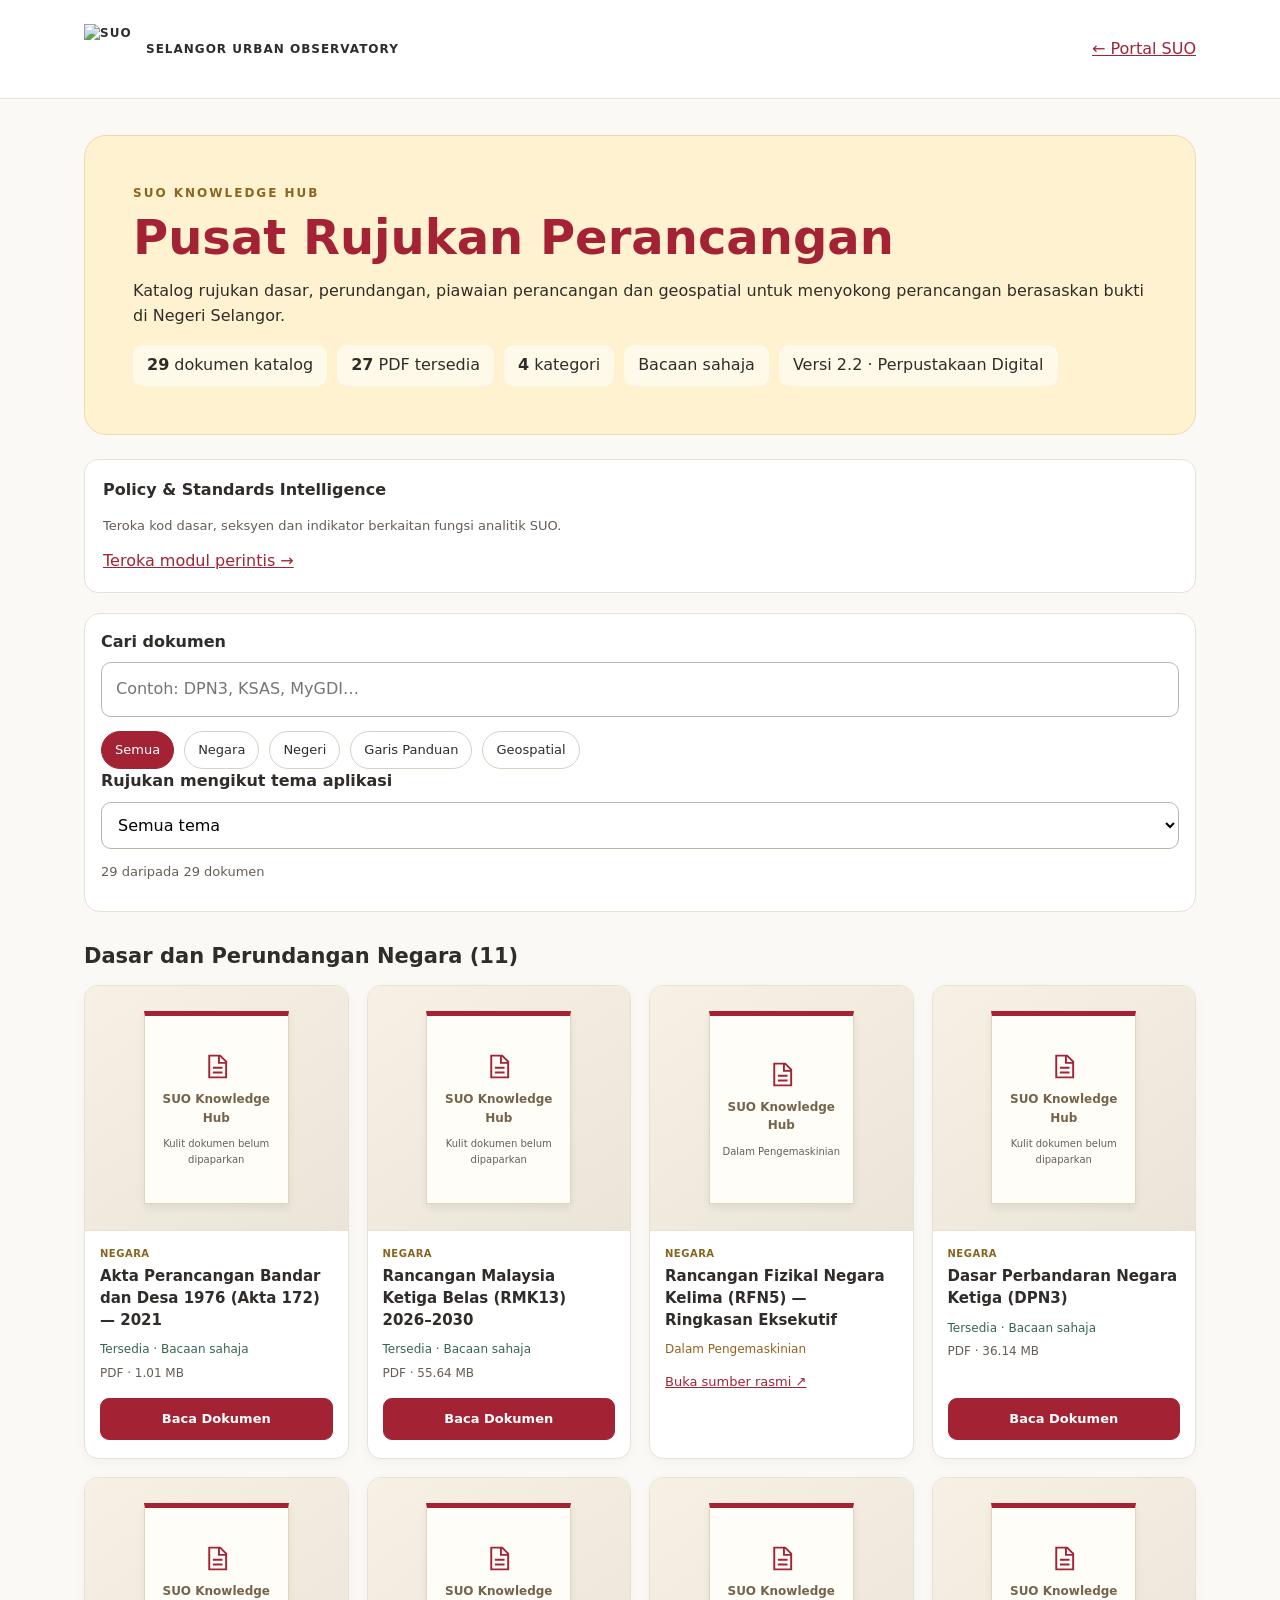
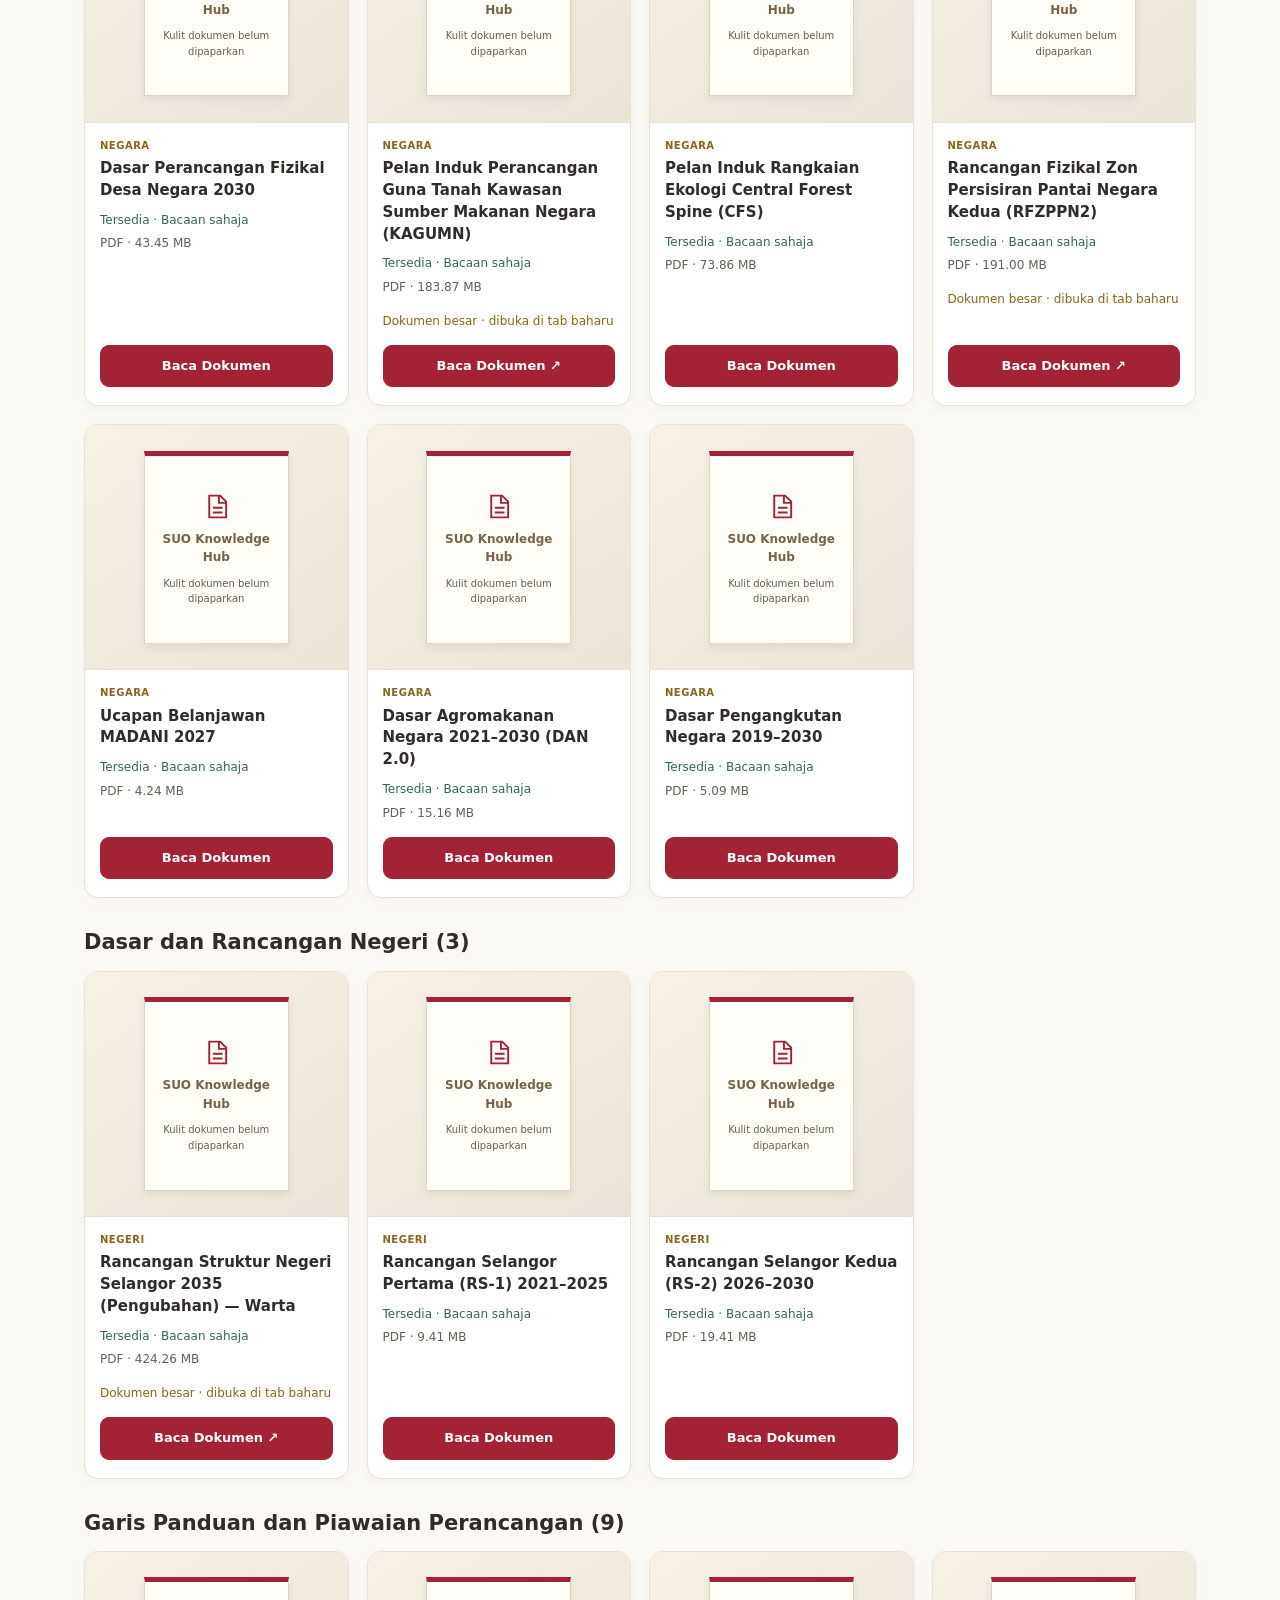
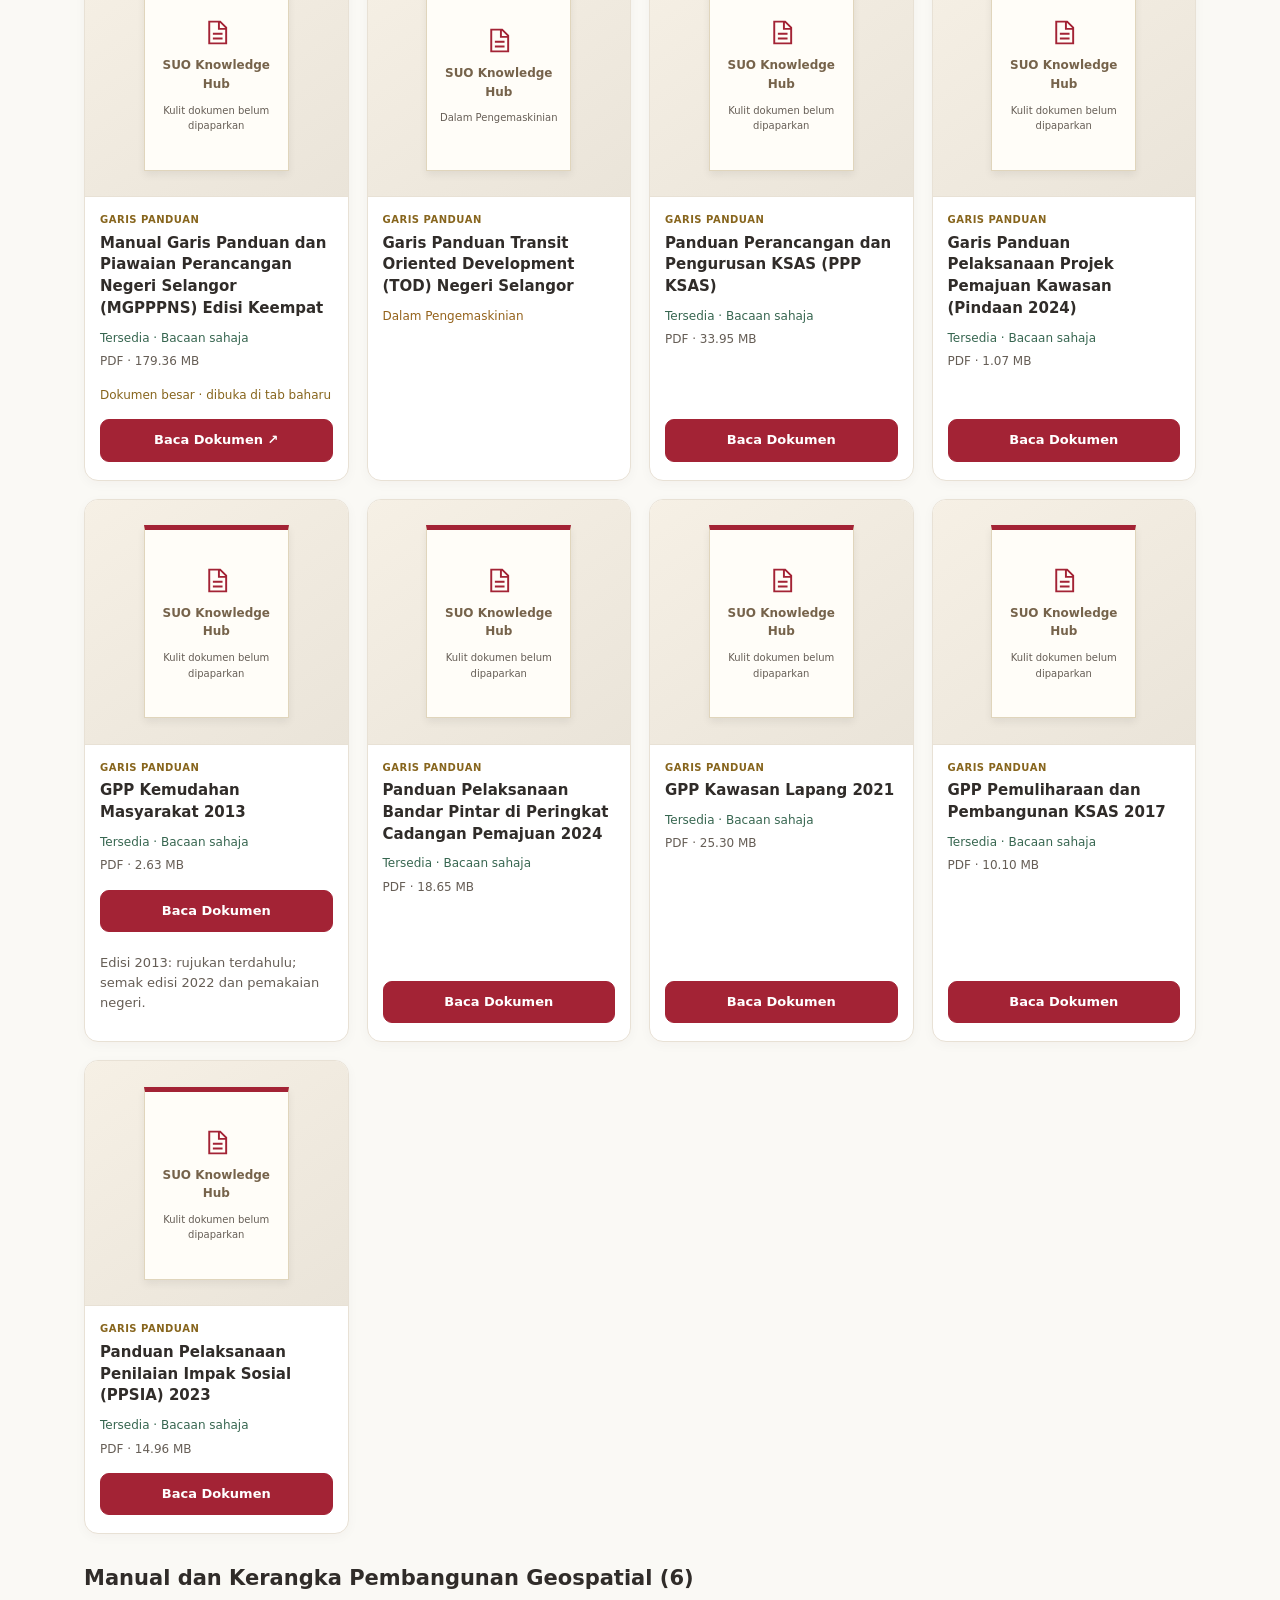
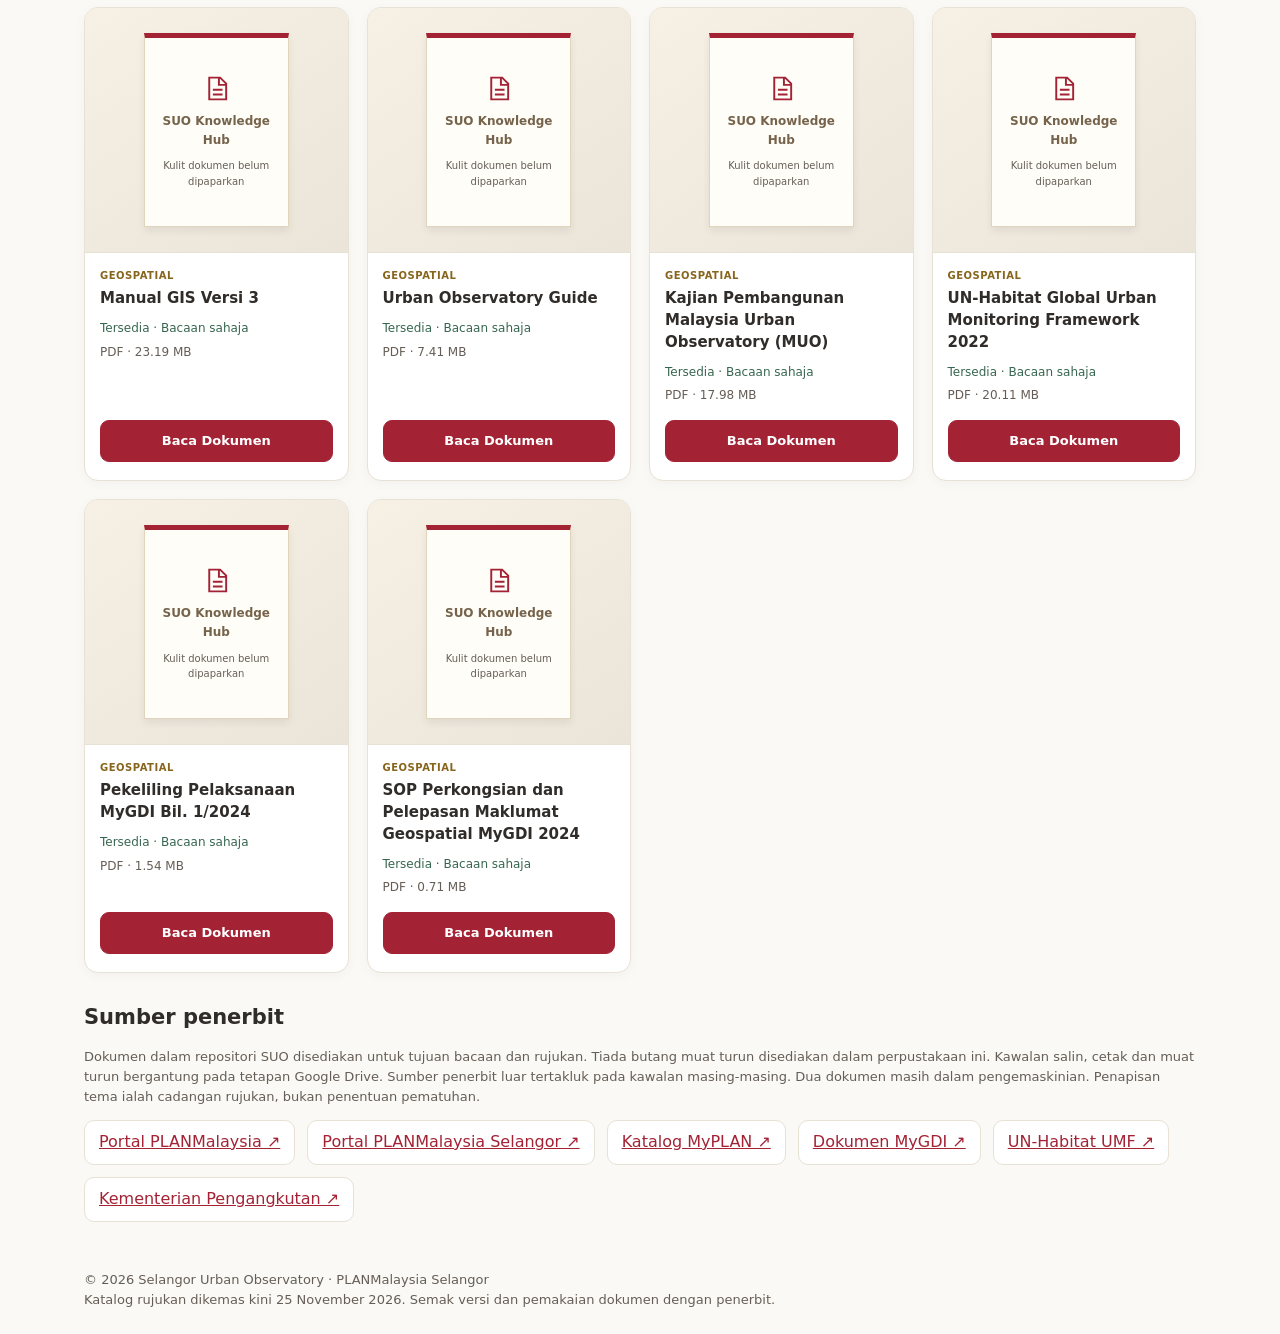
==== commit b23c3b97: "Route large PDFs to Drive viewer and add external reader fallback" ====
--- a/knowledge-hub/index.html
+++ b/knowledge-hub/index.html
@@ -1,5 +1,5 @@
 <!doctype html><html lang="ms"><head><meta charset="utf-8"><meta name="viewport" content="width=device-width,initial-scale=1"><meta name="theme-color" content="#C8102E"><title>Pusat Rujukan Perancangan | SUO</title><link rel="icon" href="../assets/logos/logo-suo.png"><style>
 *{box-sizing:border-box}body{margin:0;background:#faf9f5;color:#302c29;font:16px/1.55 system-ui,sans-serif}a{color:#a32335}header{background:white;border-bottom:1px solid #e8e1d5}main,nav,footer{max-width:1160px;margin:auto;padding:24px}nav{display:flex;align-items:center;justify-content:space-between;gap:16px}nav img{width:50px;height:50px;object-fit:contain}nav .brand{display:flex;align-items:center;gap:12px;font-size:12px;font-weight:750;letter-spacing:1px}.hero{background:#fff2d0;border:1px solid #eddbad;border-radius:22px;padding:clamp(22px,5vw,48px);margin:12px 0 24px}h1{font-size:clamp(28px,4vw,48px);line-height:1.1;color:#a32335;margin:8px 0 14px}h2{font-size:21px;margin:28px 0 12px}.kicker{font-size:12px;letter-spacing:2px;font-weight:800;color:#8b6620}.stats,.filters{display:flex;gap:10px;flex-wrap:wrap}.stats span{background:#fff9ea;padding:8px 14px;border-radius:10px}.controls{background:white;border:1px solid #e8e1d5;border-radius:16px;padding:16px}input{width:100%;padding:14px;border:1px solid #bdb5a9;border-radius:10px;font:inherit;margin:8px 0 14px}button{font:inherit;font-size:13px;border:1px solid #d9d0c4;border-radius:20px;background:white;padding:8px 13px;cursor:pointer;color:#302c29}button[aria-pressed=true]{background:#a32335;color:white;border-color:#a32335}button:focus-visible,a:focus-visible,input:focus-visible{outline:3px solid #b9801c;outline-offset:3px}.grid{display:grid;grid-template-columns:repeat(auto-fit,minmax(min(100%,290px),1fr));gap:12px}.doc{background:white;border:1px solid #e8e1d5;border-radius:14px;padding:18px;display:flex;gap:12px;align-items:flex-start}.doc svg{flex:none;color:#a32335;width:25px}.doc h3{font-size:15px;margin:0 0 8px;line-height:1.45}.doc small,.muted{color:#665e56;font-size:13px}.source{display:flex;gap:12px;flex-wrap:wrap}.source a{background:white;border:1px solid #e8e1d5;border-radius:10px;padding:9px 14px}footer{font-size:13px;color:#665e56} @media(max-width:480px){main,nav,footer{padding:15px}nav .brand{letter-spacing:0;font-size:10px}}
-.doc>div{flex:1;min-width:0}.readBtn{display:block;width:100%;margin:12px 0 3px;padding:10px 14px;background:#a32335;border-color:#a32335;color:white;font-weight:700;border-radius:9px}.readBtn:hover{background:#851a2b}.doc .meta{display:block;font-size:12px;color:#665e56;margin-top:5px}dialog{padding:0;border:1px solid #dfd7c9;border-radius:16px;width:min(1120px,96vw);max-width:96vw;height:92dvh;max-height:92dvh;overflow:hidden;background:white;color:#302c29}dialog::backdrop{background:rgba(32,25,21,.72)}dialog[open]{display:flex;flex-direction:column}.readerHead{display:flex;align-items:center;gap:12px;padding:14px 18px;border-bottom:1px solid #e8e1d5}.readerHead div{flex:1;min-width:0}.readerHead h2{font-size:16px;margin:0;line-height:1.35}.readerHead small{font-size:12px;color:#665e56}.readerFrame{border:0;width:100%;flex:1;min-height:0;background:#eee}.readerFoot{padding:9px 16px;font-size:12px;color:#665e56;border-top:1px solid #e8e1d5}@media(max-width:600px){dialog{width:100vw;max-width:100vw;height:100dvh;max-height:100dvh;border-radius:0}.readerHead{padding:10px}.readerHead h2{font-size:14px}}.grid{grid-template-columns:repeat(auto-fill,minmax(min(100%,220px),1fr));gap:18px}.doc{display:flex;flex-direction:column;align-items:stretch;gap:0;padding:0;overflow:hidden;box-shadow:0 3px 12px #33251509;transition:box-shadow .2s,transform .2s}.doc:hover{box-shadow:0 6px 20px #33251513;transform:translateY(-2px)}.doc>div.docBody{padding:15px;display:flex;flex-direction:column;flex:1;gap:5px}.doc h3{font-size:15px;margin:0 0 4px}.doc .readBtn{margin-top:auto}.doc .meta{margin:0 0 10px}.doc .cover{position:relative;display:flex;align-items:center;justify-content:center;height:245px;min-height:245px;background:linear-gradient(145deg,#f6f0e5,#eae4d9);padding:15px;border-bottom:1px solid #e8e1d5;overflow:hidden;flex:none}.cover img{display:block;width:100%;height:100%;object-fit:contain;filter:drop-shadow(0 3px 5px #0003)}.cover .coverFallback{width:74%;max-width:145px;aspect-ratio:3/4;background:#fffdf8;border:1px solid #e0d5bc;border-top:5px solid #a32335;box-shadow:0 4px 8px #0001;padding:12px;display:flex;flex-direction:column;justify-content:center;align-items:center;gap:9px;text-align:center;font-size:12px;color:#76634b}.coverFallback svg{width:29px}.coverFallback span{font-weight:700}.coverFallback small{font-size:10px}.cover img[hidden],.coverFallback[hidden]{display:none}.cover .coverLabel{position:absolute;bottom:7px;right:8px;font-size:10px;color:#665e56;background:#fffdf8e8;border-radius:4px;padding:2px 6px}.coverBtn{cursor:pointer}.doc .categoryTag{font-size:10px;letter-spacing:.05em;text-transform:uppercase;color:#87651d;font-weight:750}.doc .statusText{font-size:12px}.doc .statusText.available{color:#376650}.doc .statusText.pending{color:#94621b}@media(max-width:600px){.grid{grid-template-columns:repeat(2,minmax(0,1fr));gap:10px}.doc .cover{height:190px;min-height:190px;padding:10px}.doc>div.docBody{padding:11px}.doc h3{font-size:13px}.doc .categoryTag{font-size:9px}.doc .readBtn{font-size:12px;padding:8px}.cover .coverFallback{padding:8px}.cover .coverLabel{font-size:9px}}@media(max-width:340px){.grid{grid-template-columns:1fr}}</style></head><body><header><nav><div class="brand"><img src="../assets/logos/logo-suo.png" alt="SUO">SELANGOR URBAN OBSERVATORY</div><a href="../">← Portal SUO</a></nav></header><main><section class="hero"><div class="kicker">SUO KNOWLEDGE HUB</div><h1>Pusat Rujukan Perancangan</h1><p>Katalog rujukan dasar, perundangan, piawaian perancangan dan geospatial untuk menyokong perancangan berasaskan bukti di Negeri Selangor.</p><div class="stats"><span><b id="total">29</b> dokumen katalog</span><span><b>27</b> PDF tersedia</span><span><b>4</b> kategori</span><span>Bacaan sahaja</span><span>Versi 2.2 · Perpustakaan Digital</span></div></section><section style="margin:0 0 20px;padding:18px;background:white;border:1px solid #e8e1d5;border-radius:14px"><b>Policy &amp; Standards Intelligence</b><p class="muted">Teroka kod dasar, seksyen dan indikator berkaitan fungsi analitik SUO.</p><a href="policy/">Teroka modul perintis →</a></section><section class="controls"><label for="search"><b>Cari dokumen</b></label><input id="search" type="search" placeholder="Contoh: DPN3, KSAS, MyGDI…" autocomplete="off"><div class="filters" id="filters" aria-label="Kategori rujukan"></div><label for="theme"><b>Rujukan mengikut tema aplikasi</b></label><select id="theme" style="display:block;width:100%;padding:12px;margin:8px 0;border:1px solid #bdb5a9;border-radius:10px;background:white;font:inherit"><option value="">Semua tema</option></select><p class="muted" id="count" role="status" aria-live="polite"></p></section><div id="results"></div><section><h2>Sumber penerbit</h2><p class="muted">Dokumen dalam repositori SUO disediakan untuk tujuan bacaan dan rujukan. Tiada butang muat turun disediakan dalam perpustakaan ini. Kawalan salin, cetak dan muat turun bergantung pada tetapan Google Drive. Sumber penerbit luar tertakluk pada kawalan masing-masing. Dua dokumen masih dalam pengemaskinian. Penapisan tema ialah cadangan rujukan, bukan penentuan pematuhan.</p><div class="source"><a href="https://www.planmalaysia.gov.my/" target="_blank" rel="noopener noreferrer">Portal PLANMalaysia ↗</a><a href="https://www.jpbdselangor.gov.my/" target="_blank" rel="noopener noreferrer">Portal PLANMalaysia Selangor ↗</a><a href="https://myplan.planmalaysia.gov.my/portal-main/publication-list" target="_blank" rel="noopener noreferrer">Katalog MyPLAN ↗</a><a href="https://www.mygeoportal.gov.my/documents" target="_blank" rel="noopener noreferrer">Dokumen MyGDI ↗</a><a href="https://unhabitat.org/knowledge/publications/the-global-urban-monitoring-framework" target="_blank" rel="noopener noreferrer">UN-Habitat UMF ↗</a><a href="https://www.mot.gov.my/" target="_blank" rel="noopener noreferrer">Kementerian Pengangkutan ↗</a></div></section></main><footer>© 2026 Selangor Urban Observatory · PLANMalaysia Selangor<br>Katalog rujukan dikemas kini 25 November 2026. Semak versi dan pemakaian dokumen dengan penerbit.</footer><dialog id="reader" aria-labelledby="readerTitle"><div class="readerHead"><div><h2 id="readerTitle">Pembaca Dokumen</h2><small>SUO Digital Reference Library · Bacaan sahaja</small></div><button type="button" id="readerClose" aria-label="Tutup pembaca">Tutup ✕</button></div><iframe class="readerFrame" id="readerFrame" title="Paparan PDF" referrerpolicy="no-referrer"></iframe><div class="readerFoot">Untuk tujuan rujukan sahaja. Sekatan muat turun, cetak dan salin bergantung pada tetapan Google Drive.</div></dialog><script>
-const groups=[["Dasar dan Perundangan Negara",["Akta Perancangan Bandar dan Desa 1976 (Akta 172) — 2021","Rancangan Malaysia Ketiga Belas (RMK13) 2026–2030","Rancangan Fizikal Negara Kelima (RFN5) — Ringkasan Eksekutif","Dasar Perbandaran Negara Ketiga (DPN3)","Dasar Perancangan Fizikal Desa Negara 2030","Pelan Induk Perancangan Guna Tanah Kawasan Sumber Makanan Negara (KAGUMN)","Pelan Induk Rangkaian Ekologi Central Forest Spine (CFS)","Rancangan Fizikal Zon Persisiran Pantai Negara Kedua (RFZPPN2)","Ucapan Belanjawan MADANI 2027","Dasar Agromakanan Negara 2021–2030 (DAN 2.0)","Dasar Pengangkutan Negara 2019–2030"]],["Dasar dan Rancangan Negeri",["Rancangan Struktur Negeri Selangor 2035 (Pengubahan) — Warta","Rancangan Selangor Pertama (RS-1) 2021–2025","Rancangan Selangor Kedua (RS-2) 2026–2030"]],["Garis Panduan dan Piawaian Perancangan",["Manual Garis Panduan dan Piawaian Perancangan Negeri Selangor (MGPPPNS) Edisi Keempat","Garis Panduan Transit Oriented Development (TOD) Negeri Selangor","Panduan Perancangan dan Pengurusan KSAS (PPP KSAS)","Garis Panduan Pelaksanaan Projek Pemajuan Kawasan (Pindaan 2024)","GPP Kemudahan Masyarakat 2013","Panduan Pelaksanaan Bandar Pintar di Peringkat Cadangan Pemajuan 2024","GPP Kawasan Lapang 2021","GPP Pemuliharaan dan Pembangunan KSAS 2017","Panduan Pelaksanaan Penilaian Impak Sosial (PPSIA) 2023"]],["Manual dan Kerangka Pembangunan Geospatial",["Manual GIS Versi 3","Urban Observatory Guide","Kajian Pembangunan Malaysia Urban Observatory (MUO)","UN-Habitat Global Urban Monitoring Framework 2022","Pekeliling Pelaksanaan MyGDI Bil. 1/2024","SOP Perkongsian dan Pelepasan Maklumat Geospatial MyGDI 2024"]]];const official={"RMK13":["https://rmk13.ekonomi.gov.my/rmk13-buku-utama/","Halaman dokumen rasmi"],"RFN5":["https://myplan.planmalaysia.gov.my/portal-main/publication-list?category=ebook04","Katalog rasmi"],"DPN3":["https://myplan.planmalaysia.gov.my/portal-main/publication-list?category=ebook04","Katalog rasmi"],"Desa Negara":["https://myplan.planmalaysia.gov.my/portal-main/publication-details?id=2","Halaman dokumen rasmi"],"KAGUMN":["https://myplan.planmalaysia.gov.my/portal-main/publication-details?id=22","Halaman dokumen rasmi"],"DAN 2.0":["https://www.kpkm.gov.my/bm/dasar-agromakanan/dasar-agromakanan-negara-2-0?view=article","Halaman dokumen rasmi"],"Dasar Pengangkutan":["https://dpn.mot.gov.my/portal/BukuDPNbm.pdf","PDF rasmi"],"PPSIA":["https://www.planmalaysia.gov.my/uploads/content-downloads/file_20251114225201.pdf","PDF rasmi"],"GPP Kawasan Lapang":["https://www.planmalaysia.gov.my/planmalaysia/modules_resources/database_stores/17/46_38.pdf","PDF rasmi"],"Bandar Pintar":["https://mytownnet.planmalaysia.gov.my/index.php/implementation-guide/","Halaman panduan rasmi"],"Global Urban Monitoring":["https://unhabitat.org/knowledge/publications/the-global-urban-monitoring-framework","Halaman dokumen rasmi"],"MyGDI":["https://www.mygeoportal.gov.my/documents","Katalog rasmi"],"GPP Kemudahan Masyarakat":["https://www.planmalaysia.gov.my/main/latest-news-details?id=999087c8-ffc9-11ef-bf69-fa163eda1aa9","Maklumat edisi lebih baharu"]};const pendingDocuments=["Rancangan Fizikal Negara Kelima (RFN5) — Ringkasan Eksekutif","Garis Panduan Transit Oriented Development (TOD) Negeri Selangor"];const driveDocs={"Akta Perancangan Bandar dan Desa 1976 (Akta 172) — 2021":{"id":"1P-TNlNRxXpsgcrTu_fS_rLHP-ooNEk-h","size":1013330,"filename":"Akta Perancangan Bandar dan Desa 1976 (Akta 172)_2021.pdf"},"Rancangan Malaysia Ketiga Belas (RMK13) 2026–2030":{"id":"1b7QYoBcJ4Se1KkTRbg9hZkRLwp0Us4Kb","size":55639217,"filename":"Rancangan Malaysia Ketiga Belas (RMK13).pdf"},"Dasar Perbandaran Negara Ketiga (DPN3)":{"id":"1F3-bj74t07-knQWN9N5EsiaQOm1Dn_oq","size":36142524,"filename":"LAPORAN DPN3_eISBN.pdf"},"Dasar Perancangan Fizikal Desa Negara 2030":{"id":"1-WEezxLkWr9hHzOBkMdD-GoHdaG86qgN","size":43450289,"filename":"Dasar Perancangan Fizikal Desa Negara 2030.pdf"},"Pelan Induk Perancangan Guna Tanah Kawasan Sumber Makanan Negara (KAGUMN)":{"id":"1GhGioOXSMPuwRBBJmeu1xJDBTL-JIRJp","size":183870425,"filename":"Pelan Induk Perancangan Guna Tanah Kawasan Sumber Makanan Negara (KAGUMN).pdf"},"Pelan Induk Rangkaian Ekologi Central Forest Spine (CFS)":{"id":"1zYgz18y-NokP63vHEmEXHxo7eWiGsZHh","size":73861221,"filename":"Pelan Induk Rangkaian Ekologi Central Forest Spine (CFS).pdf"},"Rancangan Fizikal Zon Persisiran Pantai Negara Kedua (RFZPPN2)":{"id":"1N3knO8dmmXmDE27cxLplY-wir2Rp3hj9","size":190999404,"filename":"Rancangan Fizikal Zon Persisiran Pantai Negara Kedua (RFZPPN2).pdf"},"Ucapan Belanjawan MADANI 2027":{"id":"1AnkFj3bz_D_U3Y81oswKRsHqmNg3dQ20","size":4244767,"filename":"[Media 1] Ucapan Belanjawan MADANI 2027.pdf"},"Dasar Agromakanan Negara 2021–2030 (DAN 2.0)":{"id":"1L6uLQi8a9FQfl-AZCTsAd16beEIsZ0th","size":15158204,"filename":"Dasar Agromakanan Negara 2021-2030 (DAN2.0).pdf"},"Dasar Pengangkutan Negara 2019–2030":{"id":"1ZZWnIzozNLk9zku8v2bnDjkdI1eLnl3a","size":5089680,"filename":"Dasar Pengangkutan Negara 2019-2030.pdf"},"Rancangan Struktur Negeri Selangor 2035 (Pengubahan) — Warta":{"id":"1Bxp0aBJj7RTwwr-3dRMHY4MYbVipJ5lF","size":424260661,"filename":"RS Negeri Selangor 2035 (Pengubahan) - WARTA.pdf"},"Rancangan Selangor Pertama (RS-1) 2021–2025":{"id":"1w5KLFByWvZ7kshIE9bbFibcOB7L0eecP","size":9414672,"filename":"Rancangan Selangor Pertama (RS1).pdf"},"Rancangan Selangor Kedua (RS-2) 2026–2030":{"id":"1vWGtM8YCMTzcKxR1Q4QMPLNKP9sorWda","size":19406391,"filename":"Rancangan Selangor Kedua(RS2).pdf"},"Manual Garis Panduan dan Piawaian Perancangan Negeri Selangor (MGPPPNS) Edisi Keempat":{"id":"1qP3c0UXbKOUFyg3YueGGz6pbB3mDjavP","size":179356290,"filename":"Manual Garis Panduan dan Piawaian Perancangan Negeri Selangor (MGPPPNS) Edisi Ke 4.pdf"},"Panduan Perancangan dan Pengurusan KSAS (PPP KSAS)":{"id":"1yoQJA9Vo5qOofGVH_m37pkuB9wAHnV5l","size":33945863,"filename":"Panduan Perancangan dan Pengurusan KSAS (PPP KSAS).pdf"},"Garis Panduan Pelaksanaan Projek Pemajuan Kawasan (Pindaan 2024)":{"id":"1_GNe6pi29eLPRv_ugiiyBPL362YhbHUY","size":1068319,"filename":"Garis Panduan Pelaksanaan Projek Pemajuan Kawasan (Pindaan 2024).pdf"},"GPP Kemudahan Masyarakat 2013":{"id":"1ysAqQV5UciCTtYjYpyeWQZ1fQ09lYG4i","size":2634008,"filename":"PLANMalaysia_GPP Kemudahan Masyarakat.pdf"},"Panduan Pelaksanaan Bandar Pintar di Peringkat Cadangan Pemajuan 2024":{"id":"1NUk8l4K6363LeTUHNkG9zg-sVOxL8Dt3","size":18647548,"filename":"KPKT_Panduan Pelaksanaan Bandar Pintar di Peringkat Cadangan Pemajuan.pdf"},"GPP Kawasan Lapang 2021":{"id":"1my1F8DTJhxKA-9IhT3nH7CQxSEgXqEWt","size":25301864,"filename":"PLANMalaysia_GPP Kawasan Lapang.pdf"},"GPP Pemuliharaan dan Pembangunan KSAS 2017":{"id":"1oI1YnKKTDTnUE7yI34a2X5i574vzhn8G","size":10095624,"filename":"PLANMalaysia_GPP Pemuliharaan dan Pembangunan Kawasan Sensitif Alam Sekitar (KSAS).pdf"},"Panduan Pelaksanaan Penilaian Impak Sosial (PPSIA) 2023":{"id":"16WBqa6ZczrVrMOgRlcp2TUQK7pqJC1Ti","size":14957284,"filename":"Panduan Pelaksanaan Penilaian Impak Sosial Bagi Porjek Pembangunan.pdf"},"Manual GIS Versi 3":{"id":"1y2vLDCQ7OGQ4uWwTzoNckR99Rw4kWrly","size":23192276,"filename":"Manual GIS Versi 3.pdf"},"Urban Observatory Guide":{"id":"1jHkOfQxs6b2iD7Wj5hmFP6CIXIFcQGFe","size":7405398,"filename":"urban_observatory_guide.pdf"},"Kajian Pembangunan Malaysia Urban Observatory (MUO)":{"id":"1CFU4rZLJkJV1EnYrhkUMoVmkeY-cm8DD","size":17980426,"filename":"Kajian Pembangunan Malaysia Urban Observatory (MUO).pdf"},"UN-Habitat Global Urban Monitoring Framework 2022":{"id":"12oC_1l_QwINpGjYy3acVDz6ZoKynfRiH","size":20111771,"filename":"UN-Habitat_Global Urban Monitoring Framework.pdf"},"Pekeliling Pelaksanaan MyGDI Bil. 1/2024":{"id":"1EVaT2HD8mc_8zgt39bOmcAo0xUILGaYt","size":1541184,"filename":"Pekeliling Pelaksanaan Infrastruktur Data Geospatial Negara (MyGDI) Bil1.2024.pdf"},"SOP Perkongsian dan Pelepasan Maklumat Geospatial MyGDI 2024":{"id":"1dQp_96UHmJjX3fs7_GBAZqfoANnnKlod","size":710084,"filename":"Prosedur Operasi Standard Perkongsian dan Pelepasan Maklumat Geospatial dibawah MyGDI.pdf"}};const reader=document.getElementById('reader'),readerFrame=document.getElementById('readerFrame');let previousFocus=null;function openReader(title){const doc=driveDocs[title];if(!doc)return;previousFocus=document.activeElement;document.getElementById('readerTitle').textContent=title;readerFrame.src='https://drive.google.com/file/d/'+doc.id+'/preview';reader.showModal();document.getElementById('readerClose').focus()}document.getElementById('readerClose').addEventListener('click',()=>reader.close());reader.addEventListener('close',()=>{readerFrame.removeAttribute('src');if(previousFocus&&previousFocus.isConnected)previousFocus.focus()});const themes={"KPU":["KAGUMN","DAN 2.0","RFN5","Rancangan Struktur","Manual GIS"],"KSAS":["KSAS","Central Forest Spine","RFZPPN2","Rancangan Struktur"],"Pendidikan, Kesihatan & Keselamatan":["MGPPPNS","Kemudahan Masyarakat"],"Kawasan Lapang":["MGPPPNS","Kawasan Lapang","Global Urban Monitoring"],"Demografi & Sosioekonomi":["DPN3","RMK13","RS-2","Global Urban Monitoring"],"3D GeoPortal / Mobiliti":["DPN3","TOD","Dasar Pengangkutan"],"Urban Data Hub":["Manual GIS","MyGDI","Malaysia Urban Observatory"],"SIA":["PPSIA"],"SMARTDesa":["Desa Negara"],"Bandar Pintar":["Bandar Pintar","Global Urban Monitoring"],"Perumahan & Perindustrian":["MGPPPNS","Rancangan Struktur","RS-2"]};let active=-1;let theme='';const search=document.getElementById('search'),filters=document.getElementById('filters'),results=document.getElementById('results');const norm=s=>s.toLowerCase().normalize('NFKD');const labels=['Semua','Negara','Negeri','Garis Panduan','Geospatial'];function render(){results.replaceChildren();let n=0;groups.forEach(([name,docs],i)=>{if(active!==-1&&active!==i)return;const matched=docs.filter(d=>norm(d+' '+name).includes(norm(search.value.trim()))&&(!theme||themes[theme].some(t=>d.includes(t))));if(!matched.length)return;n+=matched.length;const h=document.createElement('h2');h.textContent=name+' ('+matched.length+')';results.append(h);const grid=document.createElement('div');grid.className='grid';for(const title of matched){const article=document.createElement('article');article.className='doc';article.innerHTML='<div class="cover"><div class="coverFallback"><svg viewBox="0 0 24 24" fill="none" stroke="currentColor" stroke-width="1.6" aria-hidden="true"><path d="M6 3h9l5 5v13H6z M14 3v6h6 M9 13h8 M9 17h8"/></svg><span>SUO Knowledge Hub</span><small></small></div><img hidden loading="lazy" decoding="async" referrerpolicy="no-referrer" alt=""><span class="coverLabel" hidden>Halaman pertama</span></div><div class="docBody"><span class="categoryTag"></span><h3></h3><small class="statusText">Rekod katalog</small></div>';article.querySelector('h3').textContent=title;const details=article.querySelector('.docBody');details.querySelector('.categoryTag').textContent=labels[i+1];const cover=article.querySelector('.cover'),img=cover.querySelector('img'),fallback=cover.querySelector('.coverFallback'),coverLabel=cover.querySelector('.coverLabel'),coverDoc=driveDocs[title];fallback.querySelector('small').textContent=coverDoc?'Kulit dokumen belum dipaparkan':'Dalam Pengemaskinian';if(coverDoc){img.alt='Kulit hadapan '+title;img.addEventListener('load',()=>{img.hidden=false;fallback.hidden=true;coverLabel.hidden=false});img.addEventListener('error',()=>{img.hidden=true;fallback.hidden=false;coverLabel.hidden=true});img.src='https://drive.google.com/thumbnail?id='+encodeURIComponent(coverDoc.id)+'&sz=w480';cover.classList.add('coverBtn');cover.tabIndex=0;cover.setAttribute('role','button');cover.setAttribute('aria-label','Baca '+title);cover.addEventListener('click',()=>openReader(title));cover.addEventListener('keydown',e=>{if(e.key==='Enter'||e.key===' '){e.preventDefault();openReader(title)}})};const entry=Object.entries(official).find(([key])=>title.includes(key));const status=details.querySelector('small');const doc=driveDocs[title];status.textContent=doc?'Tersedia · Bacaan sahaja':'Dalam Pengemaskinian';status.classList.add(doc?'available':'pending');if(doc){const meta=document.createElement('span');meta.className='meta';meta.textContent='PDF · '+(doc.size/1000000).toFixed(2)+' MB';details.append(meta);const read=document.createElement('button');read.type='button';read.className='readBtn';read.textContent='Baca Dokumen';read.addEventListener('click',()=>openReader(title));details.append(read)}if(entry&&!doc){const link=document.createElement('a');link.href=entry[1][0];link.target='_blank';link.rel='noopener noreferrer';link.textContent='Buka sumber rasmi ↗';link.style.display='block';link.style.marginTop='8px';link.style.fontSize='13px';details.append(link)}if(title.includes('GPP Kemudahan Masyarakat')){const note=document.createElement('p');note.className='muted';note.textContent='Edisi 2013: rujukan terdahulu; semak edisi 2022 dan pemakaian negeri.';details.append(note)}grid.append(article)}results.append(grid)});document.getElementById('count').textContent=n+' daripada '+groups.reduce((a,g)=>a+g[1].length,0)+' dokumen';if(!n){const p=document.createElement('p');p.textContent='Tiada dokumen sepadan. Cuba kata kunci atau kategori lain.';results.append(p)}[...filters.children].forEach((b,i)=>b.setAttribute('aria-pressed',String(i-1===active)))}labels.forEach((label,i)=>{const b=document.createElement('button');b.type='button';b.textContent=label;b.onclick=()=>{active=i-1;render()};filters.append(b)});const themeSelect=document.getElementById('theme');Object.keys(themes).forEach(t=>{const o=document.createElement('option');o.value=t;o.textContent=t;themeSelect.append(o)});const requested=new URLSearchParams(location.search).get('tema');if(requested&&Object.hasOwn(themes,requested)){theme=requested;themeSelect.value=theme}themeSelect.addEventListener('change',()=>{theme=themeSelect.value;render()});const initialQuery=new URLSearchParams(location.search).get('q');if(initialQuery)search.value=initialQuery;search.addEventListener('input',render);render();
+.doc>div{flex:1;min-width:0}.readBtn{display:block;width:100%;margin:12px 0 3px;padding:10px 14px;background:#a32335;border-color:#a32335;color:white;font-weight:700;border-radius:9px}.readBtn:hover{background:#851a2b}.doc .meta{display:block;font-size:12px;color:#665e56;margin-top:5px}dialog{padding:0;border:1px solid #dfd7c9;border-radius:16px;width:min(1120px,96vw);max-width:96vw;height:92dvh;max-height:92dvh;overflow:hidden;background:white;color:#302c29}dialog::backdrop{background:rgba(32,25,21,.72)}dialog[open]{display:flex;flex-direction:column}.readerHead{display:flex;align-items:center;gap:12px;padding:14px 18px;border-bottom:1px solid #e8e1d5}.readerHead div{flex:1;min-width:0}.readerHead h2{font-size:16px;margin:0;line-height:1.35}.readerHead small{font-size:12px;color:#665e56}.readerFrame{border:0;width:100%;flex:1;min-height:0;background:#eee}.readerFoot{padding:9px 16px;font-size:12px;color:#665e56;border-top:1px solid #e8e1d5}@media(max-width:600px){dialog{width:100vw;max-width:100vw;height:100dvh;max-height:100dvh;border-radius:0}.readerHead{padding:10px}.readerHead h2{font-size:14px}}.grid{grid-template-columns:repeat(auto-fill,minmax(min(100%,220px),1fr));gap:18px}.doc{display:flex;flex-direction:column;align-items:stretch;gap:0;padding:0;overflow:hidden;box-shadow:0 3px 12px #33251509;transition:box-shadow .2s,transform .2s}.doc:hover{box-shadow:0 6px 20px #33251513;transform:translateY(-2px)}.doc>div.docBody{padding:15px;display:flex;flex-direction:column;flex:1;gap:5px}.doc h3{font-size:15px;margin:0 0 4px}.doc .readBtn{margin-top:auto}.doc .meta{margin:0 0 10px}.doc .cover{position:relative;display:flex;align-items:center;justify-content:center;height:245px;min-height:245px;background:linear-gradient(145deg,#f6f0e5,#eae4d9);padding:15px;border-bottom:1px solid #e8e1d5;overflow:hidden;flex:none}.cover img{display:block;width:100%;height:100%;object-fit:contain;filter:drop-shadow(0 3px 5px #0003)}.cover .coverFallback{width:74%;max-width:145px;aspect-ratio:3/4;background:#fffdf8;border:1px solid #e0d5bc;border-top:5px solid #a32335;box-shadow:0 4px 8px #0001;padding:12px;display:flex;flex-direction:column;justify-content:center;align-items:center;gap:9px;text-align:center;font-size:12px;color:#76634b}.coverFallback svg{width:29px}.coverFallback span{font-weight:700}.coverFallback small{font-size:10px}.cover img[hidden],.coverFallback[hidden]{display:none}.cover .coverLabel{position:absolute;bottom:7px;right:8px;font-size:10px;color:#665e56;background:#fffdf8e8;border-radius:4px;padding:2px 6px}.coverBtn{cursor:pointer}.doc .categoryTag{font-size:10px;letter-spacing:.05em;text-transform:uppercase;color:#87651d;font-weight:750}.doc .statusText{font-size:12px}.doc .statusText.available{color:#376650}.doc .statusText.pending{color:#94621b}@media(max-width:600px){.grid{grid-template-columns:repeat(2,minmax(0,1fr));gap:10px}.doc .cover{height:190px;min-height:190px;padding:10px}.doc>div.docBody{padding:11px}.doc h3{font-size:13px}.doc .categoryTag{font-size:9px}.doc .readBtn{font-size:12px;padding:8px}.cover .coverFallback{padding:8px}.cover .coverLabel{font-size:9px}}@media(max-width:340px){.grid{grid-template-columns:1fr}}.readerExternal{font-size:12px;font-weight:650;white-space:nowrap}.largeHint{color:#87651d!important}@media(max-width:600px){.readerHead{flex-wrap:wrap}.readerHead div{flex-basis:100%}.readerExternal{margin-right:auto}}</style></head><body><header><nav><div class="brand"><img src="../assets/logos/logo-suo.png" alt="SUO">SELANGOR URBAN OBSERVATORY</div><a href="../">← Portal SUO</a></nav></header><main><section class="hero"><div class="kicker">SUO KNOWLEDGE HUB</div><h1>Pusat Rujukan Perancangan</h1><p>Katalog rujukan dasar, perundangan, piawaian perancangan dan geospatial untuk menyokong perancangan berasaskan bukti di Negeri Selangor.</p><div class="stats"><span><b id="total">29</b> dokumen katalog</span><span><b>27</b> PDF tersedia</span><span><b>4</b> kategori</span><span>Bacaan sahaja</span><span>Versi 2.2 · Perpustakaan Digital</span></div></section><section style="margin:0 0 20px;padding:18px;background:white;border:1px solid #e8e1d5;border-radius:14px"><b>Policy &amp; Standards Intelligence</b><p class="muted">Teroka kod dasar, seksyen dan indikator berkaitan fungsi analitik SUO.</p><a href="policy/">Teroka modul perintis →</a></section><section class="controls"><label for="search"><b>Cari dokumen</b></label><input id="search" type="search" placeholder="Contoh: DPN3, KSAS, MyGDI…" autocomplete="off"><div class="filters" id="filters" aria-label="Kategori rujukan"></div><label for="theme"><b>Rujukan mengikut tema aplikasi</b></label><select id="theme" style="display:block;width:100%;padding:12px;margin:8px 0;border:1px solid #bdb5a9;border-radius:10px;background:white;font:inherit"><option value="">Semua tema</option></select><p class="muted" id="count" role="status" aria-live="polite"></p></section><div id="results"></div><section><h2>Sumber penerbit</h2><p class="muted">Dokumen dalam repositori SUO disediakan untuk tujuan bacaan dan rujukan. Tiada butang muat turun disediakan dalam perpustakaan ini. Kawalan salin, cetak dan muat turun bergantung pada tetapan Google Drive. Sumber penerbit luar tertakluk pada kawalan masing-masing. Dua dokumen masih dalam pengemaskinian. Penapisan tema ialah cadangan rujukan, bukan penentuan pematuhan.</p><div class="source"><a href="https://www.planmalaysia.gov.my/" target="_blank" rel="noopener noreferrer">Portal PLANMalaysia ↗</a><a href="https://www.jpbdselangor.gov.my/" target="_blank" rel="noopener noreferrer">Portal PLANMalaysia Selangor ↗</a><a href="https://myplan.planmalaysia.gov.my/portal-main/publication-list" target="_blank" rel="noopener noreferrer">Katalog MyPLAN ↗</a><a href="https://www.mygeoportal.gov.my/documents" target="_blank" rel="noopener noreferrer">Dokumen MyGDI ↗</a><a href="https://unhabitat.org/knowledge/publications/the-global-urban-monitoring-framework" target="_blank" rel="noopener noreferrer">UN-Habitat UMF ↗</a><a href="https://www.mot.gov.my/" target="_blank" rel="noopener noreferrer">Kementerian Pengangkutan ↗</a></div></section></main><footer>© 2026 Selangor Urban Observatory · PLANMalaysia Selangor<br>Katalog rujukan dikemas kini 25 November 2026. Semak versi dan pemakaian dokumen dengan penerbit.</footer><dialog id="reader" aria-labelledby="readerTitle"><div class="readerHead"><div><h2 id="readerTitle">Pembaca Dokumen</h2><small>SUO Digital Reference Library · Bacaan sahaja</small></div><a id="readerExternal" class="readerExternal" target="_blank" rel="noopener noreferrer">Buka di Google Drive ↗</a><button type="button" id="readerClose" aria-label="Tutup pembaca">Tutup ✕</button></div><iframe class="readerFrame" id="readerFrame" title="Paparan PDF" referrerpolicy="no-referrer"></iframe><div class="readerFoot">Untuk tujuan rujukan sahaja. Jika paparan gagal, cuba buka di Google Drive. Dokumen besar mungkin masih tidak dapat dipratonton dan memerlukan salinan bacaan bersaiz kecil. Sekatan muat turun, cetak dan salin bergantung pada tetapan Google Drive.</div></dialog><script>
+const groups=[["Dasar dan Perundangan Negara",["Akta Perancangan Bandar dan Desa 1976 (Akta 172) — 2021","Rancangan Malaysia Ketiga Belas (RMK13) 2026–2030","Rancangan Fizikal Negara Kelima (RFN5) — Ringkasan Eksekutif","Dasar Perbandaran Negara Ketiga (DPN3)","Dasar Perancangan Fizikal Desa Negara 2030","Pelan Induk Perancangan Guna Tanah Kawasan Sumber Makanan Negara (KAGUMN)","Pelan Induk Rangkaian Ekologi Central Forest Spine (CFS)","Rancangan Fizikal Zon Persisiran Pantai Negara Kedua (RFZPPN2)","Ucapan Belanjawan MADANI 2027","Dasar Agromakanan Negara 2021–2030 (DAN 2.0)","Dasar Pengangkutan Negara 2019–2030"]],["Dasar dan Rancangan Negeri",["Rancangan Struktur Negeri Selangor 2035 (Pengubahan) — Warta","Rancangan Selangor Pertama (RS-1) 2021–2025","Rancangan Selangor Kedua (RS-2) 2026–2030"]],["Garis Panduan dan Piawaian Perancangan",["Manual Garis Panduan dan Piawaian Perancangan Negeri Selangor (MGPPPNS) Edisi Keempat","Garis Panduan Transit Oriented Development (TOD) Negeri Selangor","Panduan Perancangan dan Pengurusan KSAS (PPP KSAS)","Garis Panduan Pelaksanaan Projek Pemajuan Kawasan (Pindaan 2024)","GPP Kemudahan Masyarakat 2013","Panduan Pelaksanaan Bandar Pintar di Peringkat Cadangan Pemajuan 2024","GPP Kawasan Lapang 2021","GPP Pemuliharaan dan Pembangunan KSAS 2017","Panduan Pelaksanaan Penilaian Impak Sosial (PPSIA) 2023"]],["Manual dan Kerangka Pembangunan Geospatial",["Manual GIS Versi 3","Urban Observatory Guide","Kajian Pembangunan Malaysia Urban Observatory (MUO)","UN-Habitat Global Urban Monitoring Framework 2022","Pekeliling Pelaksanaan MyGDI Bil. 1/2024","SOP Perkongsian dan Pelepasan Maklumat Geospatial MyGDI 2024"]]];const official={"RMK13":["https://rmk13.ekonomi.gov.my/rmk13-buku-utama/","Halaman dokumen rasmi"],"RFN5":["https://myplan.planmalaysia.gov.my/portal-main/publication-list?category=ebook04","Katalog rasmi"],"DPN3":["https://myplan.planmalaysia.gov.my/portal-main/publication-list?category=ebook04","Katalog rasmi"],"Desa Negara":["https://myplan.planmalaysia.gov.my/portal-main/publication-details?id=2","Halaman dokumen rasmi"],"KAGUMN":["https://myplan.planmalaysia.gov.my/portal-main/publication-details?id=22","Halaman dokumen rasmi"],"DAN 2.0":["https://www.kpkm.gov.my/bm/dasar-agromakanan/dasar-agromakanan-negara-2-0?view=article","Halaman dokumen rasmi"],"Dasar Pengangkutan":["https://dpn.mot.gov.my/portal/BukuDPNbm.pdf","PDF rasmi"],"PPSIA":["https://www.planmalaysia.gov.my/uploads/content-downloads/file_20251114225201.pdf","PDF rasmi"],"GPP Kawasan Lapang":["https://www.planmalaysia.gov.my/planmalaysia/modules_resources/database_stores/17/46_38.pdf","PDF rasmi"],"Bandar Pintar":["https://mytownnet.planmalaysia.gov.my/index.php/implementation-guide/","Halaman panduan rasmi"],"Global Urban Monitoring":["https://unhabitat.org/knowledge/publications/the-global-urban-monitoring-framework","Halaman dokumen rasmi"],"MyGDI":["https://www.mygeoportal.gov.my/documents","Katalog rasmi"],"GPP Kemudahan Masyarakat":["https://www.planmalaysia.gov.my/main/latest-news-details?id=999087c8-ffc9-11ef-bf69-fa163eda1aa9","Maklumat edisi lebih baharu"]};const pendingDocuments=["Rancangan Fizikal Negara Kelima (RFN5) — Ringkasan Eksekutif","Garis Panduan Transit Oriented Development (TOD) Negeri Selangor"];const driveDocs={"Akta Perancangan Bandar dan Desa 1976 (Akta 172) — 2021":{"id":"1P-TNlNRxXpsgcrTu_fS_rLHP-ooNEk-h","size":1013330,"filename":"Akta Perancangan Bandar dan Desa 1976 (Akta 172)_2021.pdf"},"Rancangan Malaysia Ketiga Belas (RMK13) 2026–2030":{"id":"1b7QYoBcJ4Se1KkTRbg9hZkRLwp0Us4Kb","size":55639217,"filename":"Rancangan Malaysia Ketiga Belas (RMK13).pdf"},"Dasar Perbandaran Negara Ketiga (DPN3)":{"id":"1F3-bj74t07-knQWN9N5EsiaQOm1Dn_oq","size":36142524,"filename":"LAPORAN DPN3_eISBN.pdf"},"Dasar Perancangan Fizikal Desa Negara 2030":{"id":"1-WEezxLkWr9hHzOBkMdD-GoHdaG86qgN","size":43450289,"filename":"Dasar Perancangan Fizikal Desa Negara 2030.pdf"},"Pelan Induk Perancangan Guna Tanah Kawasan Sumber Makanan Negara (KAGUMN)":{"id":"1GhGioOXSMPuwRBBJmeu1xJDBTL-JIRJp","size":183870425,"filename":"Pelan Induk Perancangan Guna Tanah Kawasan Sumber Makanan Negara (KAGUMN).pdf"},"Pelan Induk Rangkaian Ekologi Central Forest Spine (CFS)":{"id":"1zYgz18y-NokP63vHEmEXHxo7eWiGsZHh","size":73861221,"filename":"Pelan Induk Rangkaian Ekologi Central Forest Spine (CFS).pdf"},"Rancangan Fizikal Zon Persisiran Pantai Negara Kedua (RFZPPN2)":{"id":"1N3knO8dmmXmDE27cxLplY-wir2Rp3hj9","size":190999404,"filename":"Rancangan Fizikal Zon Persisiran Pantai Negara Kedua (RFZPPN2).pdf"},"Ucapan Belanjawan MADANI 2027":{"id":"1AnkFj3bz_D_U3Y81oswKRsHqmNg3dQ20","size":4244767,"filename":"[Media 1] Ucapan Belanjawan MADANI 2027.pdf"},"Dasar Agromakanan Negara 2021–2030 (DAN 2.0)":{"id":"1L6uLQi8a9FQfl-AZCTsAd16beEIsZ0th","size":15158204,"filename":"Dasar Agromakanan Negara 2021-2030 (DAN2.0).pdf"},"Dasar Pengangkutan Negara 2019–2030":{"id":"1ZZWnIzozNLk9zku8v2bnDjkdI1eLnl3a","size":5089680,"filename":"Dasar Pengangkutan Negara 2019-2030.pdf"},"Rancangan Struktur Negeri Selangor 2035 (Pengubahan) — Warta":{"id":"1Bxp0aBJj7RTwwr-3dRMHY4MYbVipJ5lF","size":424260661,"filename":"RS Negeri Selangor 2035 (Pengubahan) - WARTA.pdf"},"Rancangan Selangor Pertama (RS-1) 2021–2025":{"id":"1w5KLFByWvZ7kshIE9bbFibcOB7L0eecP","size":9414672,"filename":"Rancangan Selangor Pertama (RS1).pdf"},"Rancangan Selangor Kedua (RS-2) 2026–2030":{"id":"1vWGtM8YCMTzcKxR1Q4QMPLNKP9sorWda","size":19406391,"filename":"Rancangan Selangor Kedua(RS2).pdf"},"Manual Garis Panduan dan Piawaian Perancangan Negeri Selangor (MGPPPNS) Edisi Keempat":{"id":"1qP3c0UXbKOUFyg3YueGGz6pbB3mDjavP","size":179356290,"filename":"Manual Garis Panduan dan Piawaian Perancangan Negeri Selangor (MGPPPNS) Edisi Ke 4.pdf"},"Panduan Perancangan dan Pengurusan KSAS (PPP KSAS)":{"id":"1yoQJA9Vo5qOofGVH_m37pkuB9wAHnV5l","size":33945863,"filename":"Panduan Perancangan dan Pengurusan KSAS (PPP KSAS).pdf"},"Garis Panduan Pelaksanaan Projek Pemajuan Kawasan (Pindaan 2024)":{"id":"1_GNe6pi29eLPRv_ugiiyBPL362YhbHUY","size":1068319,"filename":"Garis Panduan Pelaksanaan Projek Pemajuan Kawasan (Pindaan 2024).pdf"},"GPP Kemudahan Masyarakat 2013":{"id":"1ysAqQV5UciCTtYjYpyeWQZ1fQ09lYG4i","size":2634008,"filename":"PLANMalaysia_GPP Kemudahan Masyarakat.pdf"},"Panduan Pelaksanaan Bandar Pintar di Peringkat Cadangan Pemajuan 2024":{"id":"1NUk8l4K6363LeTUHNkG9zg-sVOxL8Dt3","size":18647548,"filename":"KPKT_Panduan Pelaksanaan Bandar Pintar di Peringkat Cadangan Pemajuan.pdf"},"GPP Kawasan Lapang 2021":{"id":"1my1F8DTJhxKA-9IhT3nH7CQxSEgXqEWt","size":25301864,"filename":"PLANMalaysia_GPP Kawasan Lapang.pdf"},"GPP Pemuliharaan dan Pembangunan KSAS 2017":{"id":"1oI1YnKKTDTnUE7yI34a2X5i574vzhn8G","size":10095624,"filename":"PLANMalaysia_GPP Pemuliharaan dan Pembangunan Kawasan Sensitif Alam Sekitar (KSAS).pdf"},"Panduan Pelaksanaan Penilaian Impak Sosial (PPSIA) 2023":{"id":"16WBqa6ZczrVrMOgRlcp2TUQK7pqJC1Ti","size":14957284,"filename":"Panduan Pelaksanaan Penilaian Impak Sosial Bagi Porjek Pembangunan.pdf"},"Manual GIS Versi 3":{"id":"1y2vLDCQ7OGQ4uWwTzoNckR99Rw4kWrly","size":23192276,"filename":"Manual GIS Versi 3.pdf"},"Urban Observatory Guide":{"id":"1jHkOfQxs6b2iD7Wj5hmFP6CIXIFcQGFe","size":7405398,"filename":"urban_observatory_guide.pdf"},"Kajian Pembangunan Malaysia Urban Observatory (MUO)":{"id":"1CFU4rZLJkJV1EnYrhkUMoVmkeY-cm8DD","size":17980426,"filename":"Kajian Pembangunan Malaysia Urban Observatory (MUO).pdf"},"UN-Habitat Global Urban Monitoring Framework 2022":{"id":"12oC_1l_QwINpGjYy3acVDz6ZoKynfRiH","size":20111771,"filename":"UN-Habitat_Global Urban Monitoring Framework.pdf"},"Pekeliling Pelaksanaan MyGDI Bil. 1/2024":{"id":"1EVaT2HD8mc_8zgt39bOmcAo0xUILGaYt","size":1541184,"filename":"Pekeliling Pelaksanaan Infrastruktur Data Geospatial Negara (MyGDI) Bil1.2024.pdf"},"SOP Perkongsian dan Pelepasan Maklumat Geospatial MyGDI 2024":{"id":"1dQp_96UHmJjX3fs7_GBAZqfoANnnKlod","size":710084,"filename":"Prosedur Operasi Standard Perkongsian dan Pelepasan Maklumat Geospatial dibawah MyGDI.pdf"}};const staticCovers={"Akta Perancangan Bandar dan Desa 1976 (Akta 172) — 2021":"../assets/knowledge-hub/thumbs/Akta%20Perancangan%20Bandar%20dan%20Desa%201976%20(Akta%20172)%20%202021.jpg","Rancangan Malaysia Ketiga Belas (RMK13) 2026–2030":"../assets/knowledge-hub/thumbs/Rancangan%20Malaysia%20Ketiga%20Belas%20(RMK13)%202026_2030.jpg","Dasar Perbandaran Negara Ketiga (DPN3)":"../assets/knowledge-hub/thumbs/Dasar%20Perbandaran%20Negara%20Ketiga%20(DPN3).jpg","Dasar Perancangan Fizikal Desa Negara 2030":"../assets/knowledge-hub/thumbs/Dasar%20Perancangan%20Fizikal%20Desa%20Negara%202030.jpg","Pelan Induk Perancangan Guna Tanah Kawasan Sumber Makanan Negara (KAGUMN)":"../assets/knowledge-hub/thumbs/Pelan%20Induk%20Perancangan%20Guna%20Tanah%20Kawasan%20Sumber%20Makanan%20Negara%20(KAGUMN).jpg","Pelan Induk Rangkaian Ekologi Central Forest Spine (CFS)":"../assets/knowledge-hub/thumbs/Pelan%20Induk%20Rangkaian%20Ekologi%20Central%20Forest%20Spine%20(CFS).jpg","Rancangan Fizikal Zon Persisiran Pantai Negara Kedua (RFZPPN2)":"../assets/knowledge-hub/thumbs/Rancangan%20Fizikal%20Zon%20Persisiran%20Pantai%20Negara%20Kedua%20(RFZPPN2).jpg","Rancangan Struktur Negeri Selangor 2035 (Pengubahan) — Warta":"../assets/knowledge-hub/thumbs/RS%20Negeri%20Selangor%202035%20(Pengubahan).jpg","Rancangan Selangor Pertama (RS-1) 2021–2025":"../assets/knowledge-hub/thumbs/Rancangan%20Selangor%20Pertama%20(RS1).jpg","Rancangan Selangor Kedua (RS-2) 2026–2030":"../assets/knowledge-hub/thumbs/Rancangan%20Selangor%20Kedua%20(RS2).jpg"};const reader=document.getElementById('reader'),readerFrame=document.getElementById('readerFrame');let previousFocus=null;const LARGE_PDF_BYTES=100000000;const isLargePDF=doc=>doc.size>=LARGE_PDF_BYTES;const driveView=doc=>'https://drive.google.com/file/d/'+encodeURIComponent(doc.id)+'/view';function openReader(title){const doc=driveDocs[title];if(!doc)return;if(isLargePDF(doc)){window.open(driveView(doc),'_blank','noopener,noreferrer');return}previousFocus=document.activeElement;document.getElementById('readerTitle').textContent=title;document.getElementById('readerExternal').href=driveView(doc);readerFrame.src='https://drive.google.com/file/d/'+encodeURIComponent(doc.id)+'/preview';reader.showModal();document.getElementById('readerClose').focus()}document.getElementById('readerClose').addEventListener('click',()=>reader.close());reader.addEventListener('close',()=>{readerFrame.removeAttribute('src');if(previousFocus&&previousFocus.isConnected)previousFocus.focus()});const themes={"KPU":["KAGUMN","DAN 2.0","RFN5","Rancangan Struktur","Manual GIS"],"KSAS":["KSAS","Central Forest Spine","RFZPPN2","Rancangan Struktur"],"Pendidikan, Kesihatan & Keselamatan":["MGPPPNS","Kemudahan Masyarakat"],"Kawasan Lapang":["MGPPPNS","Kawasan Lapang","Global Urban Monitoring"],"Demografi & Sosioekonomi":["DPN3","RMK13","RS-2","Global Urban Monitoring"],"3D GeoPortal / Mobiliti":["DPN3","TOD","Dasar Pengangkutan"],"Urban Data Hub":["Manual GIS","MyGDI","Malaysia Urban Observatory"],"SIA":["PPSIA"],"SMARTDesa":["Desa Negara"],"Bandar Pintar":["Bandar Pintar","Global Urban Monitoring"],"Perumahan & Perindustrian":["MGPPPNS","Rancangan Struktur","RS-2"]};let active=-1;let theme='';const search=document.getElementById('search'),filters=document.getElementById('filters'),results=document.getElementById('results');const norm=s=>s.toLowerCase().normalize('NFKD');const labels=['Semua','Negara','Negeri','Garis Panduan','Geospatial'];function render(){results.replaceChildren();let n=0;groups.forEach(([name,docs],i)=>{if(active!==-1&&active!==i)return;const matched=docs.filter(d=>norm(d+' '+name).includes(norm(search.value.trim()))&&(!theme||themes[theme].some(t=>d.includes(t))));if(!matched.length)return;n+=matched.length;const h=document.createElement('h2');h.textContent=name+' ('+matched.length+')';results.append(h);const grid=document.createElement('div');grid.className='grid';for(const title of matched){const article=document.createElement('article');article.className='doc';article.innerHTML='<div class="cover"><div class="coverFallback"><svg viewBox="0 0 24 24" fill="none" stroke="currentColor" stroke-width="1.6" aria-hidden="true"><path d="M6 3h9l5 5v13H6z M14 3v6h6 M9 13h8 M9 17h8"/></svg><span>SUO Knowledge Hub</span><small></small></div><img hidden loading="lazy" decoding="async" referrerpolicy="no-referrer" alt=""><span class="coverLabel" hidden>Halaman pertama</span></div><div class="docBody"><span class="categoryTag"></span><h3></h3><small class="statusText">Rekod katalog</small></div>';article.querySelector('h3').textContent=title;const details=article.querySelector('.docBody');details.querySelector('.categoryTag').textContent=labels[i+1];const cover=article.querySelector('.cover'),img=cover.querySelector('img'),fallback=cover.querySelector('.coverFallback'),coverLabel=cover.querySelector('.coverLabel'),coverDoc=driveDocs[title];fallback.querySelector('small').textContent=coverDoc?'Kulit dokumen belum dipaparkan':'Dalam Pengemaskinian';if(coverDoc){img.alt='Kulit hadapan '+title;img.addEventListener('load',()=>{img.hidden=false;fallback.hidden=true;coverLabel.hidden=false});img.addEventListener('error',()=>{img.hidden=true;fallback.hidden=false;coverLabel.hidden=true});const driveThumbnail='https://drive.google.com/thumbnail?id='+encodeURIComponent(coverDoc.id)+'&sz=w480';const staticCover=staticCovers[title];if(staticCover){img.addEventListener('error',()=>{img.src=driveThumbnail},{once:true})}img.src=staticCover||driveThumbnail;cover.classList.add('coverBtn');cover.tabIndex=0;cover.setAttribute('role','button');cover.setAttribute('aria-label','Baca '+title);cover.addEventListener('click',()=>openReader(title));cover.addEventListener('keydown',e=>{if(e.key==='Enter'||e.key===' '){e.preventDefault();openReader(title)}})};const entry=Object.entries(official).find(([key])=>title.includes(key));const status=details.querySelector('small');const doc=driveDocs[title];status.textContent=doc?'Tersedia · Bacaan sahaja':'Dalam Pengemaskinian';status.classList.add(doc?'available':'pending');if(doc){const meta=document.createElement('span');meta.className='meta';meta.textContent='PDF · '+(doc.size/1000000).toFixed(2)+' MB';details.append(meta);const read=document.createElement('button');read.type='button';read.className='readBtn';read.textContent=isLargePDF(doc)?'Baca Dokumen ↗':'Baca Dokumen';if(isLargePDF(doc)){const hint=document.createElement('span');hint.className='meta largeHint';hint.textContent='Dokumen besar · dibuka di tab baharu';details.append(hint)}read.addEventListener('click',()=>openReader(title));details.append(read)}if(entry&&!doc){const link=document.createElement('a');link.href=entry[1][0];link.target='_blank';link.rel='noopener noreferrer';link.textContent='Buka sumber rasmi ↗';link.style.display='block';link.style.marginTop='8px';link.style.fontSize='13px';details.append(link)}if(title.includes('GPP Kemudahan Masyarakat')){const note=document.createElement('p');note.className='muted';note.textContent='Edisi 2013: rujukan terdahulu; semak edisi 2022 dan pemakaian negeri.';details.append(note)}grid.append(article)}results.append(grid)});document.getElementById('count').textContent=n+' daripada '+groups.reduce((a,g)=>a+g[1].length,0)+' dokumen';if(!n){const p=document.createElement('p');p.textContent='Tiada dokumen sepadan. Cuba kata kunci atau kategori lain.';results.append(p)}[...filters.children].forEach((b,i)=>b.setAttribute('aria-pressed',String(i-1===active)))}labels.forEach((label,i)=>{const b=document.createElement('button');b.type='button';b.textContent=label;b.onclick=()=>{active=i-1;render()};filters.append(b)});const themeSelect=document.getElementById('theme');Object.keys(themes).forEach(t=>{const o=document.createElement('option');o.value=t;o.textContent=t;themeSelect.append(o)});const requested=new URLSearchParams(location.search).get('tema');if(requested&&Object.hasOwn(themes,requested)){theme=requested;themeSelect.value=theme}themeSelect.addEventListener('change',()=>{theme=themeSelect.value;render()});const initialQuery=new URLSearchParams(location.search).get('q');if(initialQuery)search.value=initialQuery;search.addEventListener('input',render);render();
 </script></body></html>
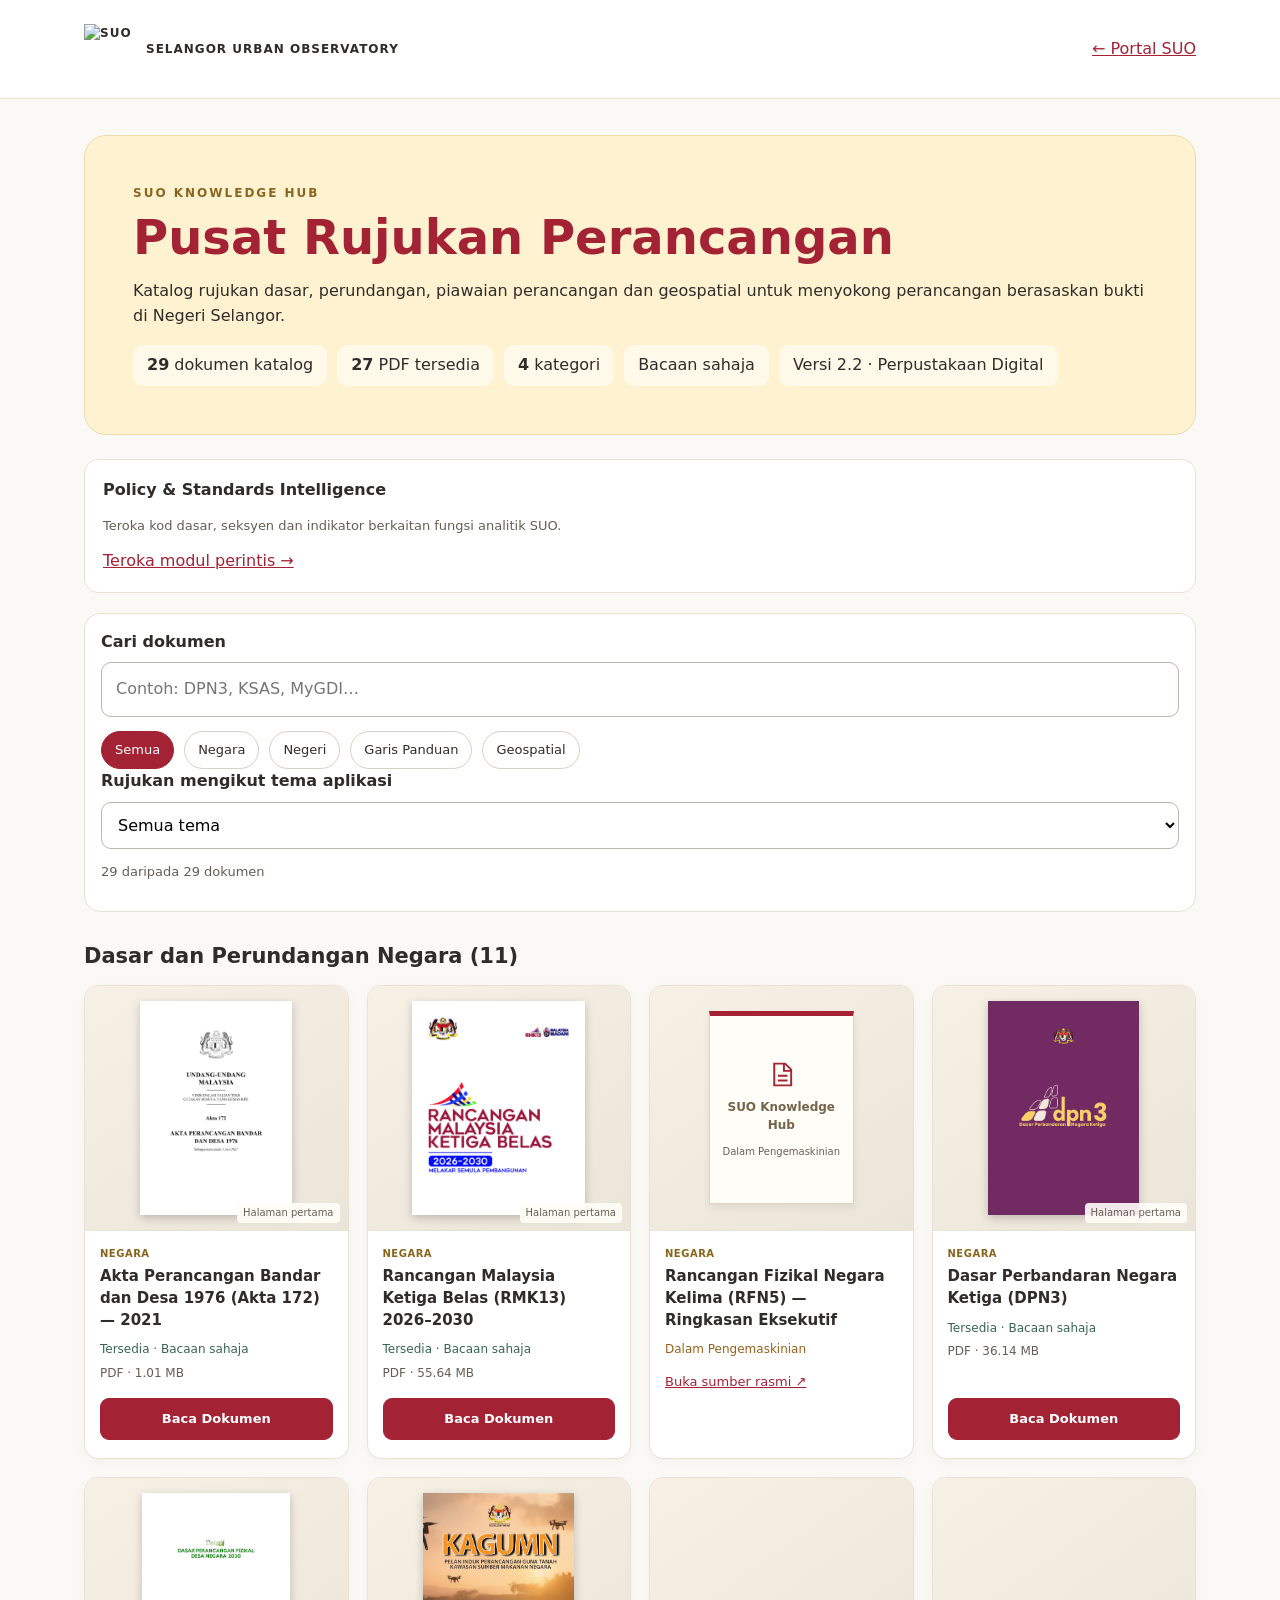
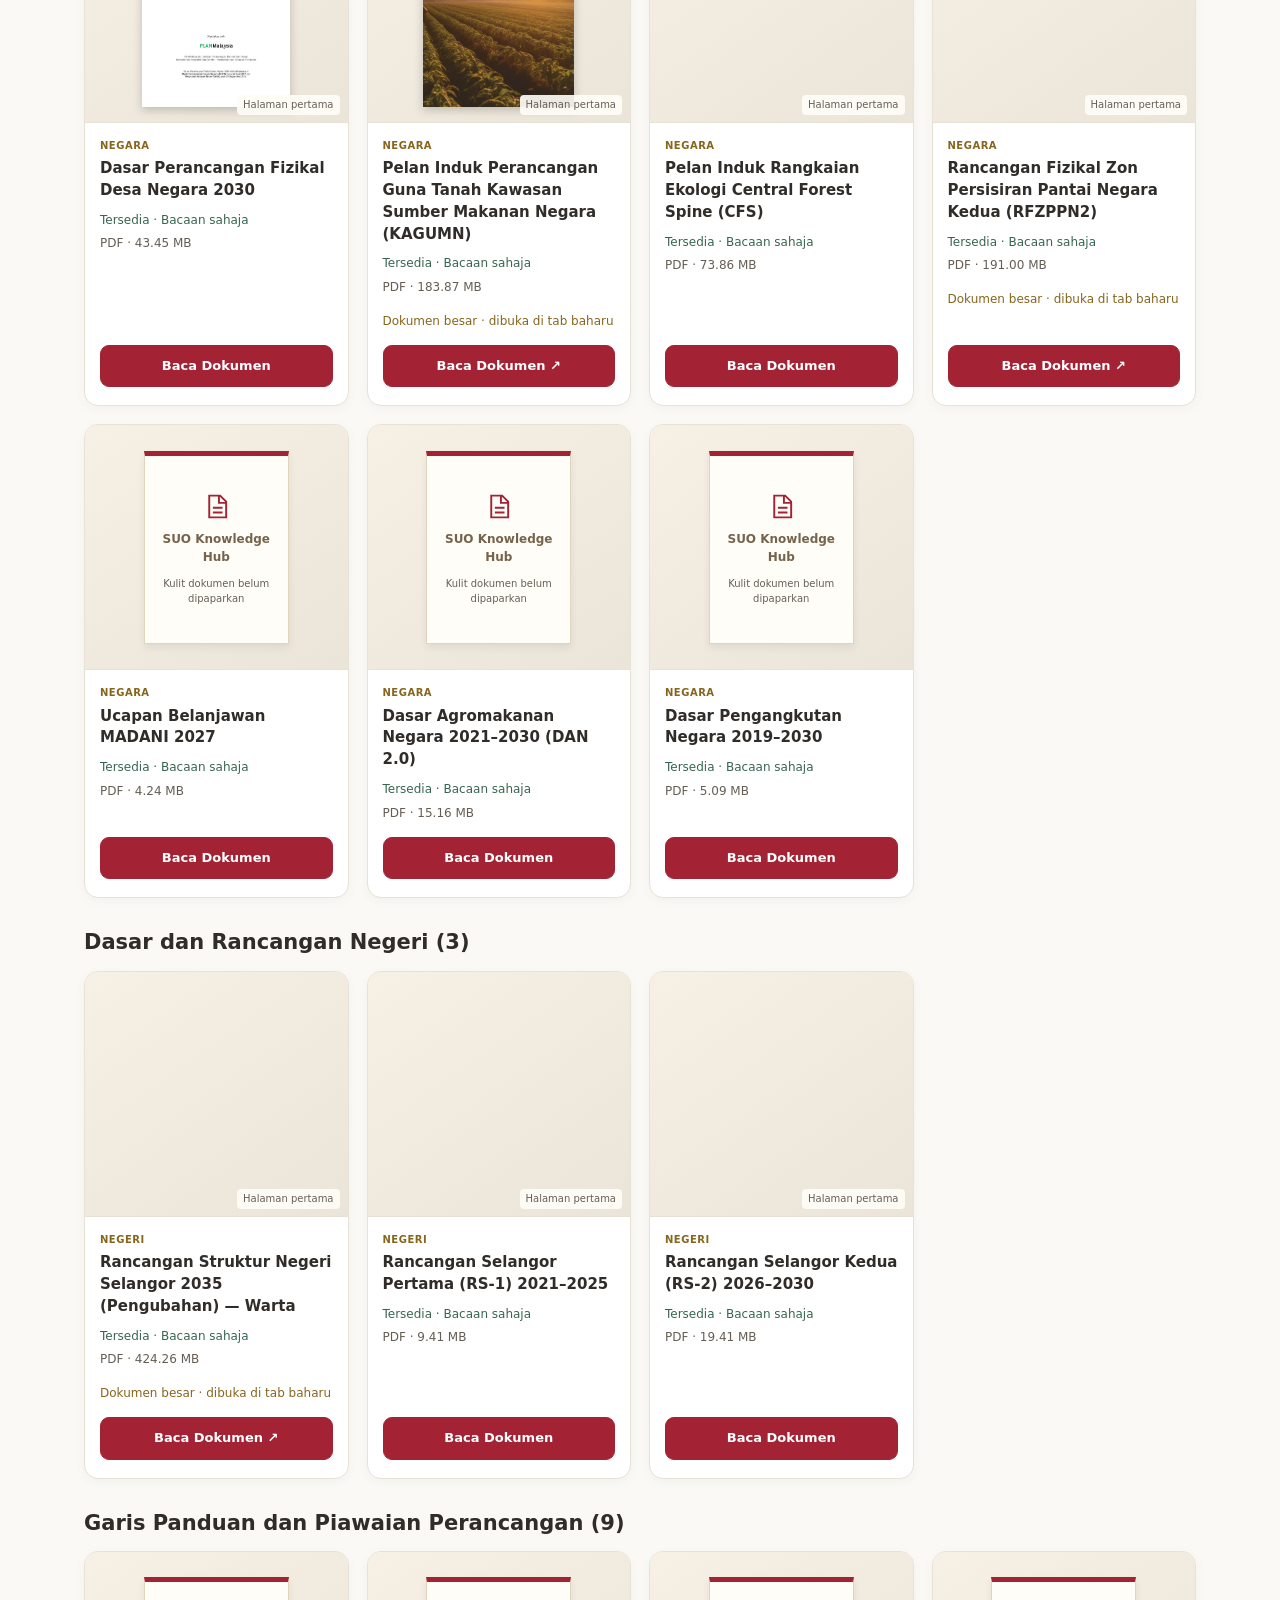
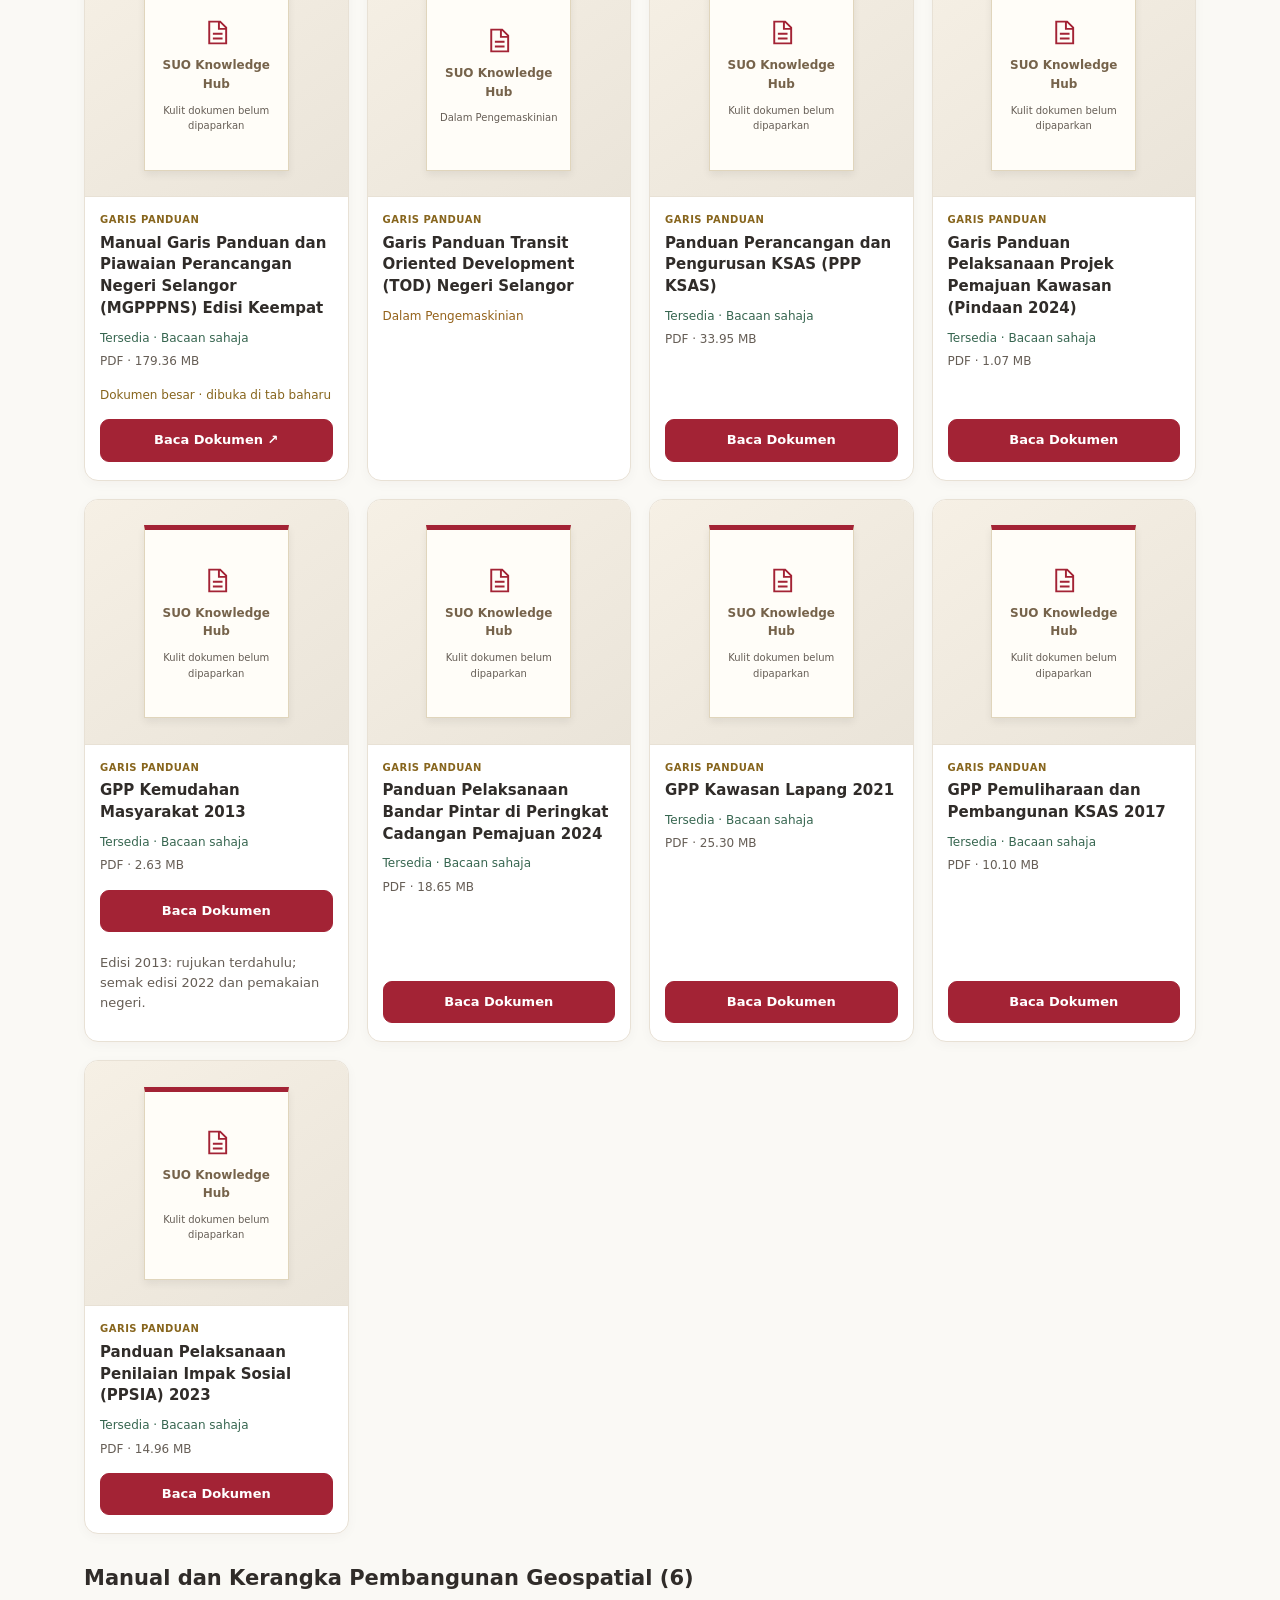
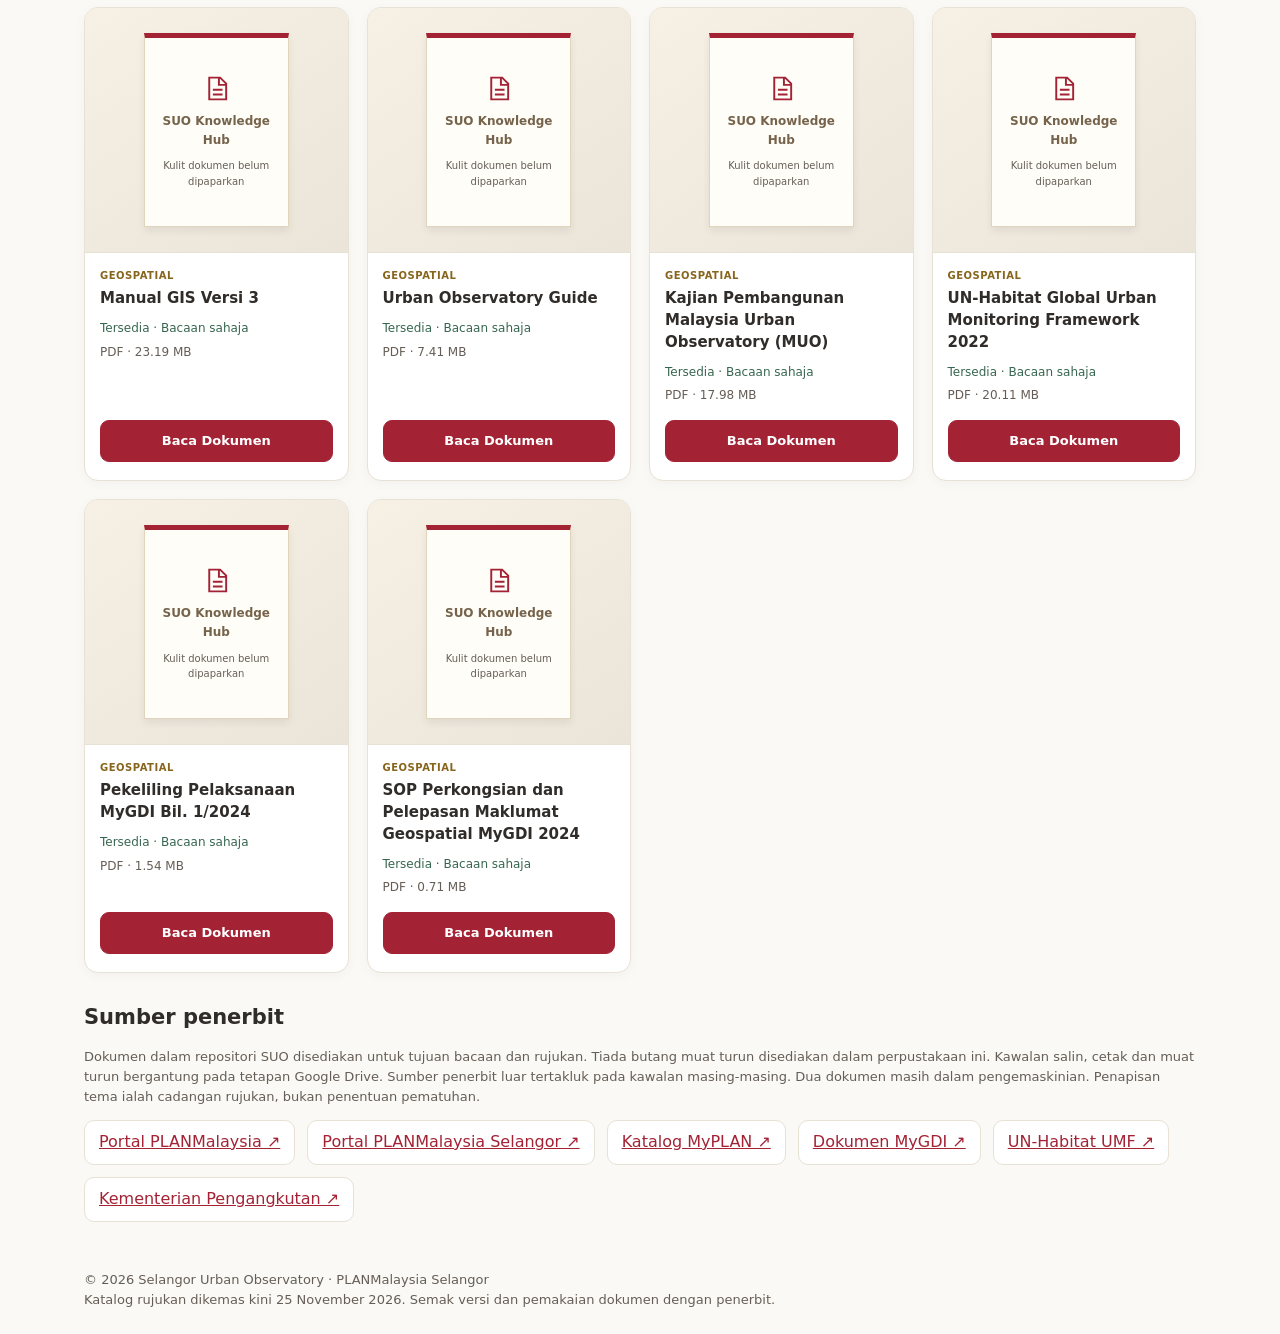
==== commit 06de8ca3: "Fix hidden lazy-loading cover images and prioritize uploaded static covers" ====
--- a/knowledge-hub/index.html
+++ b/knowledge-hub/index.html
@@ -1,5 +1,5 @@
 <!doctype html><html lang="ms"><head><meta charset="utf-8"><meta name="viewport" content="width=device-width,initial-scale=1"><meta name="theme-color" content="#C8102E"><title>Pusat Rujukan Perancangan | SUO</title><link rel="icon" href="../assets/logos/logo-suo.png"><style>
 *{box-sizing:border-box}body{margin:0;background:#faf9f5;color:#302c29;font:16px/1.55 system-ui,sans-serif}a{color:#a32335}header{background:white;border-bottom:1px solid #e8e1d5}main,nav,footer{max-width:1160px;margin:auto;padding:24px}nav{display:flex;align-items:center;justify-content:space-between;gap:16px}nav img{width:50px;height:50px;object-fit:contain}nav .brand{display:flex;align-items:center;gap:12px;font-size:12px;font-weight:750;letter-spacing:1px}.hero{background:#fff2d0;border:1px solid #eddbad;border-radius:22px;padding:clamp(22px,5vw,48px);margin:12px 0 24px}h1{font-size:clamp(28px,4vw,48px);line-height:1.1;color:#a32335;margin:8px 0 14px}h2{font-size:21px;margin:28px 0 12px}.kicker{font-size:12px;letter-spacing:2px;font-weight:800;color:#8b6620}.stats,.filters{display:flex;gap:10px;flex-wrap:wrap}.stats span{background:#fff9ea;padding:8px 14px;border-radius:10px}.controls{background:white;border:1px solid #e8e1d5;border-radius:16px;padding:16px}input{width:100%;padding:14px;border:1px solid #bdb5a9;border-radius:10px;font:inherit;margin:8px 0 14px}button{font:inherit;font-size:13px;border:1px solid #d9d0c4;border-radius:20px;background:white;padding:8px 13px;cursor:pointer;color:#302c29}button[aria-pressed=true]{background:#a32335;color:white;border-color:#a32335}button:focus-visible,a:focus-visible,input:focus-visible{outline:3px solid #b9801c;outline-offset:3px}.grid{display:grid;grid-template-columns:repeat(auto-fit,minmax(min(100%,290px),1fr));gap:12px}.doc{background:white;border:1px solid #e8e1d5;border-radius:14px;padding:18px;display:flex;gap:12px;align-items:flex-start}.doc svg{flex:none;color:#a32335;width:25px}.doc h3{font-size:15px;margin:0 0 8px;line-height:1.45}.doc small,.muted{color:#665e56;font-size:13px}.source{display:flex;gap:12px;flex-wrap:wrap}.source a{background:white;border:1px solid #e8e1d5;border-radius:10px;padding:9px 14px}footer{font-size:13px;color:#665e56} @media(max-width:480px){main,nav,footer{padding:15px}nav .brand{letter-spacing:0;font-size:10px}}
-.doc>div{flex:1;min-width:0}.readBtn{display:block;width:100%;margin:12px 0 3px;padding:10px 14px;background:#a32335;border-color:#a32335;color:white;font-weight:700;border-radius:9px}.readBtn:hover{background:#851a2b}.doc .meta{display:block;font-size:12px;color:#665e56;margin-top:5px}dialog{padding:0;border:1px solid #dfd7c9;border-radius:16px;width:min(1120px,96vw);max-width:96vw;height:92dvh;max-height:92dvh;overflow:hidden;background:white;color:#302c29}dialog::backdrop{background:rgba(32,25,21,.72)}dialog[open]{display:flex;flex-direction:column}.readerHead{display:flex;align-items:center;gap:12px;padding:14px 18px;border-bottom:1px solid #e8e1d5}.readerHead div{flex:1;min-width:0}.readerHead h2{font-size:16px;margin:0;line-height:1.35}.readerHead small{font-size:12px;color:#665e56}.readerFrame{border:0;width:100%;flex:1;min-height:0;background:#eee}.readerFoot{padding:9px 16px;font-size:12px;color:#665e56;border-top:1px solid #e8e1d5}@media(max-width:600px){dialog{width:100vw;max-width:100vw;height:100dvh;max-height:100dvh;border-radius:0}.readerHead{padding:10px}.readerHead h2{font-size:14px}}.grid{grid-template-columns:repeat(auto-fill,minmax(min(100%,220px),1fr));gap:18px}.doc{display:flex;flex-direction:column;align-items:stretch;gap:0;padding:0;overflow:hidden;box-shadow:0 3px 12px #33251509;transition:box-shadow .2s,transform .2s}.doc:hover{box-shadow:0 6px 20px #33251513;transform:translateY(-2px)}.doc>div.docBody{padding:15px;display:flex;flex-direction:column;flex:1;gap:5px}.doc h3{font-size:15px;margin:0 0 4px}.doc .readBtn{margin-top:auto}.doc .meta{margin:0 0 10px}.doc .cover{position:relative;display:flex;align-items:center;justify-content:center;height:245px;min-height:245px;background:linear-gradient(145deg,#f6f0e5,#eae4d9);padding:15px;border-bottom:1px solid #e8e1d5;overflow:hidden;flex:none}.cover img{display:block;width:100%;height:100%;object-fit:contain;filter:drop-shadow(0 3px 5px #0003)}.cover .coverFallback{width:74%;max-width:145px;aspect-ratio:3/4;background:#fffdf8;border:1px solid #e0d5bc;border-top:5px solid #a32335;box-shadow:0 4px 8px #0001;padding:12px;display:flex;flex-direction:column;justify-content:center;align-items:center;gap:9px;text-align:center;font-size:12px;color:#76634b}.coverFallback svg{width:29px}.coverFallback span{font-weight:700}.coverFallback small{font-size:10px}.cover img[hidden],.coverFallback[hidden]{display:none}.cover .coverLabel{position:absolute;bottom:7px;right:8px;font-size:10px;color:#665e56;background:#fffdf8e8;border-radius:4px;padding:2px 6px}.coverBtn{cursor:pointer}.doc .categoryTag{font-size:10px;letter-spacing:.05em;text-transform:uppercase;color:#87651d;font-weight:750}.doc .statusText{font-size:12px}.doc .statusText.available{color:#376650}.doc .statusText.pending{color:#94621b}@media(max-width:600px){.grid{grid-template-columns:repeat(2,minmax(0,1fr));gap:10px}.doc .cover{height:190px;min-height:190px;padding:10px}.doc>div.docBody{padding:11px}.doc h3{font-size:13px}.doc .categoryTag{font-size:9px}.doc .readBtn{font-size:12px;padding:8px}.cover .coverFallback{padding:8px}.cover .coverLabel{font-size:9px}}@media(max-width:340px){.grid{grid-template-columns:1fr}}.readerExternal{font-size:12px;font-weight:650;white-space:nowrap}.largeHint{color:#87651d!important}@media(max-width:600px){.readerHead{flex-wrap:wrap}.readerHead div{flex-basis:100%}.readerExternal{margin-right:auto}}</style></head><body><header><nav><div class="brand"><img src="../assets/logos/logo-suo.png" alt="SUO">SELANGOR URBAN OBSERVATORY</div><a href="../">← Portal SUO</a></nav></header><main><section class="hero"><div class="kicker">SUO KNOWLEDGE HUB</div><h1>Pusat Rujukan Perancangan</h1><p>Katalog rujukan dasar, perundangan, piawaian perancangan dan geospatial untuk menyokong perancangan berasaskan bukti di Negeri Selangor.</p><div class="stats"><span><b id="total">29</b> dokumen katalog</span><span><b>27</b> PDF tersedia</span><span><b>4</b> kategori</span><span>Bacaan sahaja</span><span>Versi 2.2 · Perpustakaan Digital</span></div></section><section style="margin:0 0 20px;padding:18px;background:white;border:1px solid #e8e1d5;border-radius:14px"><b>Policy &amp; Standards Intelligence</b><p class="muted">Teroka kod dasar, seksyen dan indikator berkaitan fungsi analitik SUO.</p><a href="policy/">Teroka modul perintis →</a></section><section class="controls"><label for="search"><b>Cari dokumen</b></label><input id="search" type="search" placeholder="Contoh: DPN3, KSAS, MyGDI…" autocomplete="off"><div class="filters" id="filters" aria-label="Kategori rujukan"></div><label for="theme"><b>Rujukan mengikut tema aplikasi</b></label><select id="theme" style="display:block;width:100%;padding:12px;margin:8px 0;border:1px solid #bdb5a9;border-radius:10px;background:white;font:inherit"><option value="">Semua tema</option></select><p class="muted" id="count" role="status" aria-live="polite"></p></section><div id="results"></div><section><h2>Sumber penerbit</h2><p class="muted">Dokumen dalam repositori SUO disediakan untuk tujuan bacaan dan rujukan. Tiada butang muat turun disediakan dalam perpustakaan ini. Kawalan salin, cetak dan muat turun bergantung pada tetapan Google Drive. Sumber penerbit luar tertakluk pada kawalan masing-masing. Dua dokumen masih dalam pengemaskinian. Penapisan tema ialah cadangan rujukan, bukan penentuan pematuhan.</p><div class="source"><a href="https://www.planmalaysia.gov.my/" target="_blank" rel="noopener noreferrer">Portal PLANMalaysia ↗</a><a href="https://www.jpbdselangor.gov.my/" target="_blank" rel="noopener noreferrer">Portal PLANMalaysia Selangor ↗</a><a href="https://myplan.planmalaysia.gov.my/portal-main/publication-list" target="_blank" rel="noopener noreferrer">Katalog MyPLAN ↗</a><a href="https://www.mygeoportal.gov.my/documents" target="_blank" rel="noopener noreferrer">Dokumen MyGDI ↗</a><a href="https://unhabitat.org/knowledge/publications/the-global-urban-monitoring-framework" target="_blank" rel="noopener noreferrer">UN-Habitat UMF ↗</a><a href="https://www.mot.gov.my/" target="_blank" rel="noopener noreferrer">Kementerian Pengangkutan ↗</a></div></section></main><footer>© 2026 Selangor Urban Observatory · PLANMalaysia Selangor<br>Katalog rujukan dikemas kini 25 November 2026. Semak versi dan pemakaian dokumen dengan penerbit.</footer><dialog id="reader" aria-labelledby="readerTitle"><div class="readerHead"><div><h2 id="readerTitle">Pembaca Dokumen</h2><small>SUO Digital Reference Library · Bacaan sahaja</small></div><a id="readerExternal" class="readerExternal" target="_blank" rel="noopener noreferrer">Buka di Google Drive ↗</a><button type="button" id="readerClose" aria-label="Tutup pembaca">Tutup ✕</button></div><iframe class="readerFrame" id="readerFrame" title="Paparan PDF" referrerpolicy="no-referrer"></iframe><div class="readerFoot">Untuk tujuan rujukan sahaja. Jika paparan gagal, cuba buka di Google Drive. Dokumen besar mungkin masih tidak dapat dipratonton dan memerlukan salinan bacaan bersaiz kecil. Sekatan muat turun, cetak dan salin bergantung pada tetapan Google Drive.</div></dialog><script>
-const groups=[["Dasar dan Perundangan Negara",["Akta Perancangan Bandar dan Desa 1976 (Akta 172) — 2021","Rancangan Malaysia Ketiga Belas (RMK13) 2026–2030","Rancangan Fizikal Negara Kelima (RFN5) — Ringkasan Eksekutif","Dasar Perbandaran Negara Ketiga (DPN3)","Dasar Perancangan Fizikal Desa Negara 2030","Pelan Induk Perancangan Guna Tanah Kawasan Sumber Makanan Negara (KAGUMN)","Pelan Induk Rangkaian Ekologi Central Forest Spine (CFS)","Rancangan Fizikal Zon Persisiran Pantai Negara Kedua (RFZPPN2)","Ucapan Belanjawan MADANI 2027","Dasar Agromakanan Negara 2021–2030 (DAN 2.0)","Dasar Pengangkutan Negara 2019–2030"]],["Dasar dan Rancangan Negeri",["Rancangan Struktur Negeri Selangor 2035 (Pengubahan) — Warta","Rancangan Selangor Pertama (RS-1) 2021–2025","Rancangan Selangor Kedua (RS-2) 2026–2030"]],["Garis Panduan dan Piawaian Perancangan",["Manual Garis Panduan dan Piawaian Perancangan Negeri Selangor (MGPPPNS) Edisi Keempat","Garis Panduan Transit Oriented Development (TOD) Negeri Selangor","Panduan Perancangan dan Pengurusan KSAS (PPP KSAS)","Garis Panduan Pelaksanaan Projek Pemajuan Kawasan (Pindaan 2024)","GPP Kemudahan Masyarakat 2013","Panduan Pelaksanaan Bandar Pintar di Peringkat Cadangan Pemajuan 2024","GPP Kawasan Lapang 2021","GPP Pemuliharaan dan Pembangunan KSAS 2017","Panduan Pelaksanaan Penilaian Impak Sosial (PPSIA) 2023"]],["Manual dan Kerangka Pembangunan Geospatial",["Manual GIS Versi 3","Urban Observatory Guide","Kajian Pembangunan Malaysia Urban Observatory (MUO)","UN-Habitat Global Urban Monitoring Framework 2022","Pekeliling Pelaksanaan MyGDI Bil. 1/2024","SOP Perkongsian dan Pelepasan Maklumat Geospatial MyGDI 2024"]]];const official={"RMK13":["https://rmk13.ekonomi.gov.my/rmk13-buku-utama/","Halaman dokumen rasmi"],"RFN5":["https://myplan.planmalaysia.gov.my/portal-main/publication-list?category=ebook04","Katalog rasmi"],"DPN3":["https://myplan.planmalaysia.gov.my/portal-main/publication-list?category=ebook04","Katalog rasmi"],"Desa Negara":["https://myplan.planmalaysia.gov.my/portal-main/publication-details?id=2","Halaman dokumen rasmi"],"KAGUMN":["https://myplan.planmalaysia.gov.my/portal-main/publication-details?id=22","Halaman dokumen rasmi"],"DAN 2.0":["https://www.kpkm.gov.my/bm/dasar-agromakanan/dasar-agromakanan-negara-2-0?view=article","Halaman dokumen rasmi"],"Dasar Pengangkutan":["https://dpn.mot.gov.my/portal/BukuDPNbm.pdf","PDF rasmi"],"PPSIA":["https://www.planmalaysia.gov.my/uploads/content-downloads/file_20251114225201.pdf","PDF rasmi"],"GPP Kawasan Lapang":["https://www.planmalaysia.gov.my/planmalaysia/modules_resources/database_stores/17/46_38.pdf","PDF rasmi"],"Bandar Pintar":["https://mytownnet.planmalaysia.gov.my/index.php/implementation-guide/","Halaman panduan rasmi"],"Global Urban Monitoring":["https://unhabitat.org/knowledge/publications/the-global-urban-monitoring-framework","Halaman dokumen rasmi"],"MyGDI":["https://www.mygeoportal.gov.my/documents","Katalog rasmi"],"GPP Kemudahan Masyarakat":["https://www.planmalaysia.gov.my/main/latest-news-details?id=999087c8-ffc9-11ef-bf69-fa163eda1aa9","Maklumat edisi lebih baharu"]};const pendingDocuments=["Rancangan Fizikal Negara Kelima (RFN5) — Ringkasan Eksekutif","Garis Panduan Transit Oriented Development (TOD) Negeri Selangor"];const driveDocs={"Akta Perancangan Bandar dan Desa 1976 (Akta 172) — 2021":{"id":"1P-TNlNRxXpsgcrTu_fS_rLHP-ooNEk-h","size":1013330,"filename":"Akta Perancangan Bandar dan Desa 1976 (Akta 172)_2021.pdf"},"Rancangan Malaysia Ketiga Belas (RMK13) 2026–2030":{"id":"1b7QYoBcJ4Se1KkTRbg9hZkRLwp0Us4Kb","size":55639217,"filename":"Rancangan Malaysia Ketiga Belas (RMK13).pdf"},"Dasar Perbandaran Negara Ketiga (DPN3)":{"id":"1F3-bj74t07-knQWN9N5EsiaQOm1Dn_oq","size":36142524,"filename":"LAPORAN DPN3_eISBN.pdf"},"Dasar Perancangan Fizikal Desa Negara 2030":{"id":"1-WEezxLkWr9hHzOBkMdD-GoHdaG86qgN","size":43450289,"filename":"Dasar Perancangan Fizikal Desa Negara 2030.pdf"},"Pelan Induk Perancangan Guna Tanah Kawasan Sumber Makanan Negara (KAGUMN)":{"id":"1GhGioOXSMPuwRBBJmeu1xJDBTL-JIRJp","size":183870425,"filename":"Pelan Induk Perancangan Guna Tanah Kawasan Sumber Makanan Negara (KAGUMN).pdf"},"Pelan Induk Rangkaian Ekologi Central Forest Spine (CFS)":{"id":"1zYgz18y-NokP63vHEmEXHxo7eWiGsZHh","size":73861221,"filename":"Pelan Induk Rangkaian Ekologi Central Forest Spine (CFS).pdf"},"Rancangan Fizikal Zon Persisiran Pantai Negara Kedua (RFZPPN2)":{"id":"1N3knO8dmmXmDE27cxLplY-wir2Rp3hj9","size":190999404,"filename":"Rancangan Fizikal Zon Persisiran Pantai Negara Kedua (RFZPPN2).pdf"},"Ucapan Belanjawan MADANI 2027":{"id":"1AnkFj3bz_D_U3Y81oswKRsHqmNg3dQ20","size":4244767,"filename":"[Media 1] Ucapan Belanjawan MADANI 2027.pdf"},"Dasar Agromakanan Negara 2021–2030 (DAN 2.0)":{"id":"1L6uLQi8a9FQfl-AZCTsAd16beEIsZ0th","size":15158204,"filename":"Dasar Agromakanan Negara 2021-2030 (DAN2.0).pdf"},"Dasar Pengangkutan Negara 2019–2030":{"id":"1ZZWnIzozNLk9zku8v2bnDjkdI1eLnl3a","size":5089680,"filename":"Dasar Pengangkutan Negara 2019-2030.pdf"},"Rancangan Struktur Negeri Selangor 2035 (Pengubahan) — Warta":{"id":"1Bxp0aBJj7RTwwr-3dRMHY4MYbVipJ5lF","size":424260661,"filename":"RS Negeri Selangor 2035 (Pengubahan) - WARTA.pdf"},"Rancangan Selangor Pertama (RS-1) 2021–2025":{"id":"1w5KLFByWvZ7kshIE9bbFibcOB7L0eecP","size":9414672,"filename":"Rancangan Selangor Pertama (RS1).pdf"},"Rancangan Selangor Kedua (RS-2) 2026–2030":{"id":"1vWGtM8YCMTzcKxR1Q4QMPLNKP9sorWda","size":19406391,"filename":"Rancangan Selangor Kedua(RS2).pdf"},"Manual Garis Panduan dan Piawaian Perancangan Negeri Selangor (MGPPPNS) Edisi Keempat":{"id":"1qP3c0UXbKOUFyg3YueGGz6pbB3mDjavP","size":179356290,"filename":"Manual Garis Panduan dan Piawaian Perancangan Negeri Selangor (MGPPPNS) Edisi Ke 4.pdf"},"Panduan Perancangan dan Pengurusan KSAS (PPP KSAS)":{"id":"1yoQJA9Vo5qOofGVH_m37pkuB9wAHnV5l","size":33945863,"filename":"Panduan Perancangan dan Pengurusan KSAS (PPP KSAS).pdf"},"Garis Panduan Pelaksanaan Projek Pemajuan Kawasan (Pindaan 2024)":{"id":"1_GNe6pi29eLPRv_ugiiyBPL362YhbHUY","size":1068319,"filename":"Garis Panduan Pelaksanaan Projek Pemajuan Kawasan (Pindaan 2024).pdf"},"GPP Kemudahan Masyarakat 2013":{"id":"1ysAqQV5UciCTtYjYpyeWQZ1fQ09lYG4i","size":2634008,"filename":"PLANMalaysia_GPP Kemudahan Masyarakat.pdf"},"Panduan Pelaksanaan Bandar Pintar di Peringkat Cadangan Pemajuan 2024":{"id":"1NUk8l4K6363LeTUHNkG9zg-sVOxL8Dt3","size":18647548,"filename":"KPKT_Panduan Pelaksanaan Bandar Pintar di Peringkat Cadangan Pemajuan.pdf"},"GPP Kawasan Lapang 2021":{"id":"1my1F8DTJhxKA-9IhT3nH7CQxSEgXqEWt","size":25301864,"filename":"PLANMalaysia_GPP Kawasan Lapang.pdf"},"GPP Pemuliharaan dan Pembangunan KSAS 2017":{"id":"1oI1YnKKTDTnUE7yI34a2X5i574vzhn8G","size":10095624,"filename":"PLANMalaysia_GPP Pemuliharaan dan Pembangunan Kawasan Sensitif Alam Sekitar (KSAS).pdf"},"Panduan Pelaksanaan Penilaian Impak Sosial (PPSIA) 2023":{"id":"16WBqa6ZczrVrMOgRlcp2TUQK7pqJC1Ti","size":14957284,"filename":"Panduan Pelaksanaan Penilaian Impak Sosial Bagi Porjek Pembangunan.pdf"},"Manual GIS Versi 3":{"id":"1y2vLDCQ7OGQ4uWwTzoNckR99Rw4kWrly","size":23192276,"filename":"Manual GIS Versi 3.pdf"},"Urban Observatory Guide":{"id":"1jHkOfQxs6b2iD7Wj5hmFP6CIXIFcQGFe","size":7405398,"filename":"urban_observatory_guide.pdf"},"Kajian Pembangunan Malaysia Urban Observatory (MUO)":{"id":"1CFU4rZLJkJV1EnYrhkUMoVmkeY-cm8DD","size":17980426,"filename":"Kajian Pembangunan Malaysia Urban Observatory (MUO).pdf"},"UN-Habitat Global Urban Monitoring Framework 2022":{"id":"12oC_1l_QwINpGjYy3acVDz6ZoKynfRiH","size":20111771,"filename":"UN-Habitat_Global Urban Monitoring Framework.pdf"},"Pekeliling Pelaksanaan MyGDI Bil. 1/2024":{"id":"1EVaT2HD8mc_8zgt39bOmcAo0xUILGaYt","size":1541184,"filename":"Pekeliling Pelaksanaan Infrastruktur Data Geospatial Negara (MyGDI) Bil1.2024.pdf"},"SOP Perkongsian dan Pelepasan Maklumat Geospatial MyGDI 2024":{"id":"1dQp_96UHmJjX3fs7_GBAZqfoANnnKlod","size":710084,"filename":"Prosedur Operasi Standard Perkongsian dan Pelepasan Maklumat Geospatial dibawah MyGDI.pdf"}};const staticCovers={"Akta Perancangan Bandar dan Desa 1976 (Akta 172) — 2021":"../assets/knowledge-hub/thumbs/Akta%20Perancangan%20Bandar%20dan%20Desa%201976%20(Akta%20172)%20%202021.jpg","Rancangan Malaysia Ketiga Belas (RMK13) 2026–2030":"../assets/knowledge-hub/thumbs/Rancangan%20Malaysia%20Ketiga%20Belas%20(RMK13)%202026_2030.jpg","Dasar Perbandaran Negara Ketiga (DPN3)":"../assets/knowledge-hub/thumbs/Dasar%20Perbandaran%20Negara%20Ketiga%20(DPN3).jpg","Dasar Perancangan Fizikal Desa Negara 2030":"../assets/knowledge-hub/thumbs/Dasar%20Perancangan%20Fizikal%20Desa%20Negara%202030.jpg","Pelan Induk Perancangan Guna Tanah Kawasan Sumber Makanan Negara (KAGUMN)":"../assets/knowledge-hub/thumbs/Pelan%20Induk%20Perancangan%20Guna%20Tanah%20Kawasan%20Sumber%20Makanan%20Negara%20(KAGUMN).jpg","Pelan Induk Rangkaian Ekologi Central Forest Spine (CFS)":"../assets/knowledge-hub/thumbs/Pelan%20Induk%20Rangkaian%20Ekologi%20Central%20Forest%20Spine%20(CFS).jpg","Rancangan Fizikal Zon Persisiran Pantai Negara Kedua (RFZPPN2)":"../assets/knowledge-hub/thumbs/Rancangan%20Fizikal%20Zon%20Persisiran%20Pantai%20Negara%20Kedua%20(RFZPPN2).jpg","Rancangan Struktur Negeri Selangor 2035 (Pengubahan) — Warta":"../assets/knowledge-hub/thumbs/RS%20Negeri%20Selangor%202035%20(Pengubahan).jpg","Rancangan Selangor Pertama (RS-1) 2021–2025":"../assets/knowledge-hub/thumbs/Rancangan%20Selangor%20Pertama%20(RS1).jpg","Rancangan Selangor Kedua (RS-2) 2026–2030":"../assets/knowledge-hub/thumbs/Rancangan%20Selangor%20Kedua%20(RS2).jpg"};const reader=document.getElementById('reader'),readerFrame=document.getElementById('readerFrame');let previousFocus=null;const LARGE_PDF_BYTES=100000000;const isLargePDF=doc=>doc.size>=LARGE_PDF_BYTES;const driveView=doc=>'https://drive.google.com/file/d/'+encodeURIComponent(doc.id)+'/view';function openReader(title){const doc=driveDocs[title];if(!doc)return;if(isLargePDF(doc)){window.open(driveView(doc),'_blank','noopener,noreferrer');return}previousFocus=document.activeElement;document.getElementById('readerTitle').textContent=title;document.getElementById('readerExternal').href=driveView(doc);readerFrame.src='https://drive.google.com/file/d/'+encodeURIComponent(doc.id)+'/preview';reader.showModal();document.getElementById('readerClose').focus()}document.getElementById('readerClose').addEventListener('click',()=>reader.close());reader.addEventListener('close',()=>{readerFrame.removeAttribute('src');if(previousFocus&&previousFocus.isConnected)previousFocus.focus()});const themes={"KPU":["KAGUMN","DAN 2.0","RFN5","Rancangan Struktur","Manual GIS"],"KSAS":["KSAS","Central Forest Spine","RFZPPN2","Rancangan Struktur"],"Pendidikan, Kesihatan & Keselamatan":["MGPPPNS","Kemudahan Masyarakat"],"Kawasan Lapang":["MGPPPNS","Kawasan Lapang","Global Urban Monitoring"],"Demografi & Sosioekonomi":["DPN3","RMK13","RS-2","Global Urban Monitoring"],"3D GeoPortal / Mobiliti":["DPN3","TOD","Dasar Pengangkutan"],"Urban Data Hub":["Manual GIS","MyGDI","Malaysia Urban Observatory"],"SIA":["PPSIA"],"SMARTDesa":["Desa Negara"],"Bandar Pintar":["Bandar Pintar","Global Urban Monitoring"],"Perumahan & Perindustrian":["MGPPPNS","Rancangan Struktur","RS-2"]};let active=-1;let theme='';const search=document.getElementById('search'),filters=document.getElementById('filters'),results=document.getElementById('results');const norm=s=>s.toLowerCase().normalize('NFKD');const labels=['Semua','Negara','Negeri','Garis Panduan','Geospatial'];function render(){results.replaceChildren();let n=0;groups.forEach(([name,docs],i)=>{if(active!==-1&&active!==i)return;const matched=docs.filter(d=>norm(d+' '+name).includes(norm(search.value.trim()))&&(!theme||themes[theme].some(t=>d.includes(t))));if(!matched.length)return;n+=matched.length;const h=document.createElement('h2');h.textContent=name+' ('+matched.length+')';results.append(h);const grid=document.createElement('div');grid.className='grid';for(const title of matched){const article=document.createElement('article');article.className='doc';article.innerHTML='<div class="cover"><div class="coverFallback"><svg viewBox="0 0 24 24" fill="none" stroke="currentColor" stroke-width="1.6" aria-hidden="true"><path d="M6 3h9l5 5v13H6z M14 3v6h6 M9 13h8 M9 17h8"/></svg><span>SUO Knowledge Hub</span><small></small></div><img hidden loading="lazy" decoding="async" referrerpolicy="no-referrer" alt=""><span class="coverLabel" hidden>Halaman pertama</span></div><div class="docBody"><span class="categoryTag"></span><h3></h3><small class="statusText">Rekod katalog</small></div>';article.querySelector('h3').textContent=title;const details=article.querySelector('.docBody');details.querySelector('.categoryTag').textContent=labels[i+1];const cover=article.querySelector('.cover'),img=cover.querySelector('img'),fallback=cover.querySelector('.coverFallback'),coverLabel=cover.querySelector('.coverLabel'),coverDoc=driveDocs[title];fallback.querySelector('small').textContent=coverDoc?'Kulit dokumen belum dipaparkan':'Dalam Pengemaskinian';if(coverDoc){img.alt='Kulit hadapan '+title;img.addEventListener('load',()=>{img.hidden=false;fallback.hidden=true;coverLabel.hidden=false});img.addEventListener('error',()=>{img.hidden=true;fallback.hidden=false;coverLabel.hidden=true});const driveThumbnail='https://drive.google.com/thumbnail?id='+encodeURIComponent(coverDoc.id)+'&sz=w480';const staticCover=staticCovers[title];if(staticCover){img.addEventListener('error',()=>{img.src=driveThumbnail},{once:true})}img.src=staticCover||driveThumbnail;cover.classList.add('coverBtn');cover.tabIndex=0;cover.setAttribute('role','button');cover.setAttribute('aria-label','Baca '+title);cover.addEventListener('click',()=>openReader(title));cover.addEventListener('keydown',e=>{if(e.key==='Enter'||e.key===' '){e.preventDefault();openReader(title)}})};const entry=Object.entries(official).find(([key])=>title.includes(key));const status=details.querySelector('small');const doc=driveDocs[title];status.textContent=doc?'Tersedia · Bacaan sahaja':'Dalam Pengemaskinian';status.classList.add(doc?'available':'pending');if(doc){const meta=document.createElement('span');meta.className='meta';meta.textContent='PDF · '+(doc.size/1000000).toFixed(2)+' MB';details.append(meta);const read=document.createElement('button');read.type='button';read.className='readBtn';read.textContent=isLargePDF(doc)?'Baca Dokumen ↗':'Baca Dokumen';if(isLargePDF(doc)){const hint=document.createElement('span');hint.className='meta largeHint';hint.textContent='Dokumen besar · dibuka di tab baharu';details.append(hint)}read.addEventListener('click',()=>openReader(title));details.append(read)}if(entry&&!doc){const link=document.createElement('a');link.href=entry[1][0];link.target='_blank';link.rel='noopener noreferrer';link.textContent='Buka sumber rasmi ↗';link.style.display='block';link.style.marginTop='8px';link.style.fontSize='13px';details.append(link)}if(title.includes('GPP Kemudahan Masyarakat')){const note=document.createElement('p');note.className='muted';note.textContent='Edisi 2013: rujukan terdahulu; semak edisi 2022 dan pemakaian negeri.';details.append(note)}grid.append(article)}results.append(grid)});document.getElementById('count').textContent=n+' daripada '+groups.reduce((a,g)=>a+g[1].length,0)+' dokumen';if(!n){const p=document.createElement('p');p.textContent='Tiada dokumen sepadan. Cuba kata kunci atau kategori lain.';results.append(p)}[...filters.children].forEach((b,i)=>b.setAttribute('aria-pressed',String(i-1===active)))}labels.forEach((label,i)=>{const b=document.createElement('button');b.type='button';b.textContent=label;b.onclick=()=>{active=i-1;render()};filters.append(b)});const themeSelect=document.getElementById('theme');Object.keys(themes).forEach(t=>{const o=document.createElement('option');o.value=t;o.textContent=t;themeSelect.append(o)});const requested=new URLSearchParams(location.search).get('tema');if(requested&&Object.hasOwn(themes,requested)){theme=requested;themeSelect.value=theme}themeSelect.addEventListener('change',()=>{theme=themeSelect.value;render()});const initialQuery=new URLSearchParams(location.search).get('q');if(initialQuery)search.value=initialQuery;search.addEventListener('input',render);render();
+.doc>div{flex:1;min-width:0}.readBtn{display:block;width:100%;margin:12px 0 3px;padding:10px 14px;background:#a32335;border-color:#a32335;color:white;font-weight:700;border-radius:9px}.readBtn:hover{background:#851a2b}.doc .meta{display:block;font-size:12px;color:#665e56;margin-top:5px}dialog{padding:0;border:1px solid #dfd7c9;border-radius:16px;width:min(1120px,96vw);max-width:96vw;height:92dvh;max-height:92dvh;overflow:hidden;background:white;color:#302c29}dialog::backdrop{background:rgba(32,25,21,.72)}dialog[open]{display:flex;flex-direction:column}.readerHead{display:flex;align-items:center;gap:12px;padding:14px 18px;border-bottom:1px solid #e8e1d5}.readerHead div{flex:1;min-width:0}.readerHead h2{font-size:16px;margin:0;line-height:1.35}.readerHead small{font-size:12px;color:#665e56}.readerFrame{border:0;width:100%;flex:1;min-height:0;background:#eee}.readerFoot{padding:9px 16px;font-size:12px;color:#665e56;border-top:1px solid #e8e1d5}@media(max-width:600px){dialog{width:100vw;max-width:100vw;height:100dvh;max-height:100dvh;border-radius:0}.readerHead{padding:10px}.readerHead h2{font-size:14px}}.grid{grid-template-columns:repeat(auto-fill,minmax(min(100%,220px),1fr));gap:18px}.doc{display:flex;flex-direction:column;align-items:stretch;gap:0;padding:0;overflow:hidden;box-shadow:0 3px 12px #33251509;transition:box-shadow .2s,transform .2s}.doc:hover{box-shadow:0 6px 20px #33251513;transform:translateY(-2px)}.doc>div.docBody{padding:15px;display:flex;flex-direction:column;flex:1;gap:5px}.doc h3{font-size:15px;margin:0 0 4px}.doc .readBtn{margin-top:auto}.doc .meta{margin:0 0 10px}.doc .cover{position:relative;display:flex;align-items:center;justify-content:center;height:245px;min-height:245px;background:linear-gradient(145deg,#f6f0e5,#eae4d9);padding:15px;border-bottom:1px solid #e8e1d5;overflow:hidden;flex:none}.cover img{display:block;width:100%;height:100%;object-fit:contain;filter:drop-shadow(0 3px 5px #0003)}.cover .coverFallback{width:74%;max-width:145px;aspect-ratio:3/4;background:#fffdf8;border:1px solid #e0d5bc;border-top:5px solid #a32335;box-shadow:0 4px 8px #0001;padding:12px;display:flex;flex-direction:column;justify-content:center;align-items:center;gap:9px;text-align:center;font-size:12px;color:#76634b}.coverFallback svg{width:29px}.coverFallback span{font-weight:700}.coverFallback small{font-size:10px}.cover img[hidden],.coverFallback[hidden]{display:none}.cover .coverLabel{position:absolute;bottom:7px;right:8px;font-size:10px;color:#665e56;background:#fffdf8e8;border-radius:4px;padding:2px 6px}.coverBtn{cursor:pointer}.doc .categoryTag{font-size:10px;letter-spacing:.05em;text-transform:uppercase;color:#87651d;font-weight:750}.doc .statusText{font-size:12px}.doc .statusText.available{color:#376650}.doc .statusText.pending{color:#94621b}@media(max-width:600px){.grid{grid-template-columns:repeat(2,minmax(0,1fr));gap:10px}.doc .cover{height:190px;min-height:190px;padding:10px}.doc>div.docBody{padding:11px}.doc h3{font-size:13px}.doc .categoryTag{font-size:9px}.doc .readBtn{font-size:12px;padding:8px}.cover .coverFallback{padding:8px}.cover .coverLabel{font-size:9px}}@media(max-width:340px){.grid{grid-template-columns:1fr}}.readerExternal{font-size:12px;font-weight:650;white-space:nowrap}.largeHint{color:#87651d!important}@media(max-width:600px){.readerHead{flex-wrap:wrap}.readerHead div{flex-basis:100%}.readerExternal{margin-right:auto}}.cover .coverImage{position:absolute;inset:15px;width:calc(100% - 30px);height:calc(100% - 30px)}.cover .coverImage.is-loading{opacity:0;pointer-events:none}.cover .coverLabel[hidden]{display:none}@media(max-width:600px){.cover .coverImage{inset:10px;width:calc(100% - 20px);height:calc(100% - 20px)}}</style></head><body><header><nav><div class="brand"><img src="../assets/logos/logo-suo.png" alt="SUO">SELANGOR URBAN OBSERVATORY</div><a href="../">← Portal SUO</a></nav></header><main><section class="hero"><div class="kicker">SUO KNOWLEDGE HUB</div><h1>Pusat Rujukan Perancangan</h1><p>Katalog rujukan dasar, perundangan, piawaian perancangan dan geospatial untuk menyokong perancangan berasaskan bukti di Negeri Selangor.</p><div class="stats"><span><b id="total">29</b> dokumen katalog</span><span><b>27</b> PDF tersedia</span><span><b>4</b> kategori</span><span>Bacaan sahaja</span><span>Versi 2.2 · Perpustakaan Digital</span></div></section><section style="margin:0 0 20px;padding:18px;background:white;border:1px solid #e8e1d5;border-radius:14px"><b>Policy &amp; Standards Intelligence</b><p class="muted">Teroka kod dasar, seksyen dan indikator berkaitan fungsi analitik SUO.</p><a href="policy/">Teroka modul perintis →</a></section><section class="controls"><label for="search"><b>Cari dokumen</b></label><input id="search" type="search" placeholder="Contoh: DPN3, KSAS, MyGDI…" autocomplete="off"><div class="filters" id="filters" aria-label="Kategori rujukan"></div><label for="theme"><b>Rujukan mengikut tema aplikasi</b></label><select id="theme" style="display:block;width:100%;padding:12px;margin:8px 0;border:1px solid #bdb5a9;border-radius:10px;background:white;font:inherit"><option value="">Semua tema</option></select><p class="muted" id="count" role="status" aria-live="polite"></p></section><div id="results"></div><section><h2>Sumber penerbit</h2><p class="muted">Dokumen dalam repositori SUO disediakan untuk tujuan bacaan dan rujukan. Tiada butang muat turun disediakan dalam perpustakaan ini. Kawalan salin, cetak dan muat turun bergantung pada tetapan Google Drive. Sumber penerbit luar tertakluk pada kawalan masing-masing. Dua dokumen masih dalam pengemaskinian. Penapisan tema ialah cadangan rujukan, bukan penentuan pematuhan.</p><div class="source"><a href="https://www.planmalaysia.gov.my/" target="_blank" rel="noopener noreferrer">Portal PLANMalaysia ↗</a><a href="https://www.jpbdselangor.gov.my/" target="_blank" rel="noopener noreferrer">Portal PLANMalaysia Selangor ↗</a><a href="https://myplan.planmalaysia.gov.my/portal-main/publication-list" target="_blank" rel="noopener noreferrer">Katalog MyPLAN ↗</a><a href="https://www.mygeoportal.gov.my/documents" target="_blank" rel="noopener noreferrer">Dokumen MyGDI ↗</a><a href="https://unhabitat.org/knowledge/publications/the-global-urban-monitoring-framework" target="_blank" rel="noopener noreferrer">UN-Habitat UMF ↗</a><a href="https://www.mot.gov.my/" target="_blank" rel="noopener noreferrer">Kementerian Pengangkutan ↗</a></div></section></main><footer>© 2026 Selangor Urban Observatory · PLANMalaysia Selangor<br>Katalog rujukan dikemas kini 25 November 2026. Semak versi dan pemakaian dokumen dengan penerbit.</footer><dialog id="reader" aria-labelledby="readerTitle"><div class="readerHead"><div><h2 id="readerTitle">Pembaca Dokumen</h2><small>SUO Digital Reference Library · Bacaan sahaja</small></div><a id="readerExternal" class="readerExternal" target="_blank" rel="noopener noreferrer">Buka di Google Drive ↗</a><button type="button" id="readerClose" aria-label="Tutup pembaca">Tutup ✕</button></div><iframe class="readerFrame" id="readerFrame" title="Paparan PDF" referrerpolicy="no-referrer"></iframe><div class="readerFoot">Untuk tujuan rujukan sahaja. Jika paparan gagal, cuba buka di Google Drive. Dokumen besar mungkin masih tidak dapat dipratonton dan memerlukan salinan bacaan bersaiz kecil. Sekatan muat turun, cetak dan salin bergantung pada tetapan Google Drive.</div></dialog><script>
+const groups=[["Dasar dan Perundangan Negara",["Akta Perancangan Bandar dan Desa 1976 (Akta 172) — 2021","Rancangan Malaysia Ketiga Belas (RMK13) 2026–2030","Rancangan Fizikal Negara Kelima (RFN5) — Ringkasan Eksekutif","Dasar Perbandaran Negara Ketiga (DPN3)","Dasar Perancangan Fizikal Desa Negara 2030","Pelan Induk Perancangan Guna Tanah Kawasan Sumber Makanan Negara (KAGUMN)","Pelan Induk Rangkaian Ekologi Central Forest Spine (CFS)","Rancangan Fizikal Zon Persisiran Pantai Negara Kedua (RFZPPN2)","Ucapan Belanjawan MADANI 2027","Dasar Agromakanan Negara 2021–2030 (DAN 2.0)","Dasar Pengangkutan Negara 2019–2030"]],["Dasar dan Rancangan Negeri",["Rancangan Struktur Negeri Selangor 2035 (Pengubahan) — Warta","Rancangan Selangor Pertama (RS-1) 2021–2025","Rancangan Selangor Kedua (RS-2) 2026–2030"]],["Garis Panduan dan Piawaian Perancangan",["Manual Garis Panduan dan Piawaian Perancangan Negeri Selangor (MGPPPNS) Edisi Keempat","Garis Panduan Transit Oriented Development (TOD) Negeri Selangor","Panduan Perancangan dan Pengurusan KSAS (PPP KSAS)","Garis Panduan Pelaksanaan Projek Pemajuan Kawasan (Pindaan 2024)","GPP Kemudahan Masyarakat 2013","Panduan Pelaksanaan Bandar Pintar di Peringkat Cadangan Pemajuan 2024","GPP Kawasan Lapang 2021","GPP Pemuliharaan dan Pembangunan KSAS 2017","Panduan Pelaksanaan Penilaian Impak Sosial (PPSIA) 2023"]],["Manual dan Kerangka Pembangunan Geospatial",["Manual GIS Versi 3","Urban Observatory Guide","Kajian Pembangunan Malaysia Urban Observatory (MUO)","UN-Habitat Global Urban Monitoring Framework 2022","Pekeliling Pelaksanaan MyGDI Bil. 1/2024","SOP Perkongsian dan Pelepasan Maklumat Geospatial MyGDI 2024"]]];const official={"RMK13":["https://rmk13.ekonomi.gov.my/rmk13-buku-utama/","Halaman dokumen rasmi"],"RFN5":["https://myplan.planmalaysia.gov.my/portal-main/publication-list?category=ebook04","Katalog rasmi"],"DPN3":["https://myplan.planmalaysia.gov.my/portal-main/publication-list?category=ebook04","Katalog rasmi"],"Desa Negara":["https://myplan.planmalaysia.gov.my/portal-main/publication-details?id=2","Halaman dokumen rasmi"],"KAGUMN":["https://myplan.planmalaysia.gov.my/portal-main/publication-details?id=22","Halaman dokumen rasmi"],"DAN 2.0":["https://www.kpkm.gov.my/bm/dasar-agromakanan/dasar-agromakanan-negara-2-0?view=article","Halaman dokumen rasmi"],"Dasar Pengangkutan":["https://dpn.mot.gov.my/portal/BukuDPNbm.pdf","PDF rasmi"],"PPSIA":["https://www.planmalaysia.gov.my/uploads/content-downloads/file_20251114225201.pdf","PDF rasmi"],"GPP Kawasan Lapang":["https://www.planmalaysia.gov.my/planmalaysia/modules_resources/database_stores/17/46_38.pdf","PDF rasmi"],"Bandar Pintar":["https://mytownnet.planmalaysia.gov.my/index.php/implementation-guide/","Halaman panduan rasmi"],"Global Urban Monitoring":["https://unhabitat.org/knowledge/publications/the-global-urban-monitoring-framework","Halaman dokumen rasmi"],"MyGDI":["https://www.mygeoportal.gov.my/documents","Katalog rasmi"],"GPP Kemudahan Masyarakat":["https://www.planmalaysia.gov.my/main/latest-news-details?id=999087c8-ffc9-11ef-bf69-fa163eda1aa9","Maklumat edisi lebih baharu"]};const pendingDocuments=["Rancangan Fizikal Negara Kelima (RFN5) — Ringkasan Eksekutif","Garis Panduan Transit Oriented Development (TOD) Negeri Selangor"];const driveDocs={"Akta Perancangan Bandar dan Desa 1976 (Akta 172) — 2021":{"id":"1P-TNlNRxXpsgcrTu_fS_rLHP-ooNEk-h","size":1013330,"filename":"Akta Perancangan Bandar dan Desa 1976 (Akta 172)_2021.pdf"},"Rancangan Malaysia Ketiga Belas (RMK13) 2026–2030":{"id":"1b7QYoBcJ4Se1KkTRbg9hZkRLwp0Us4Kb","size":55639217,"filename":"Rancangan Malaysia Ketiga Belas (RMK13).pdf"},"Dasar Perbandaran Negara Ketiga (DPN3)":{"id":"1F3-bj74t07-knQWN9N5EsiaQOm1Dn_oq","size":36142524,"filename":"LAPORAN DPN3_eISBN.pdf"},"Dasar Perancangan Fizikal Desa Negara 2030":{"id":"1-WEezxLkWr9hHzOBkMdD-GoHdaG86qgN","size":43450289,"filename":"Dasar Perancangan Fizikal Desa Negara 2030.pdf"},"Pelan Induk Perancangan Guna Tanah Kawasan Sumber Makanan Negara (KAGUMN)":{"id":"1GhGioOXSMPuwRBBJmeu1xJDBTL-JIRJp","size":183870425,"filename":"Pelan Induk Perancangan Guna Tanah Kawasan Sumber Makanan Negara (KAGUMN).pdf"},"Pelan Induk Rangkaian Ekologi Central Forest Spine (CFS)":{"id":"1zYgz18y-NokP63vHEmEXHxo7eWiGsZHh","size":73861221,"filename":"Pelan Induk Rangkaian Ekologi Central Forest Spine (CFS).pdf"},"Rancangan Fizikal Zon Persisiran Pantai Negara Kedua (RFZPPN2)":{"id":"1N3knO8dmmXmDE27cxLplY-wir2Rp3hj9","size":190999404,"filename":"Rancangan Fizikal Zon Persisiran Pantai Negara Kedua (RFZPPN2).pdf"},"Ucapan Belanjawan MADANI 2027":{"id":"1AnkFj3bz_D_U3Y81oswKRsHqmNg3dQ20","size":4244767,"filename":"[Media 1] Ucapan Belanjawan MADANI 2027.pdf"},"Dasar Agromakanan Negara 2021–2030 (DAN 2.0)":{"id":"1L6uLQi8a9FQfl-AZCTsAd16beEIsZ0th","size":15158204,"filename":"Dasar Agromakanan Negara 2021-2030 (DAN2.0).pdf"},"Dasar Pengangkutan Negara 2019–2030":{"id":"1ZZWnIzozNLk9zku8v2bnDjkdI1eLnl3a","size":5089680,"filename":"Dasar Pengangkutan Negara 2019-2030.pdf"},"Rancangan Struktur Negeri Selangor 2035 (Pengubahan) — Warta":{"id":"1Bxp0aBJj7RTwwr-3dRMHY4MYbVipJ5lF","size":424260661,"filename":"RS Negeri Selangor 2035 (Pengubahan) - WARTA.pdf"},"Rancangan Selangor Pertama (RS-1) 2021–2025":{"id":"1w5KLFByWvZ7kshIE9bbFibcOB7L0eecP","size":9414672,"filename":"Rancangan Selangor Pertama (RS1).pdf"},"Rancangan Selangor Kedua (RS-2) 2026–2030":{"id":"1vWGtM8YCMTzcKxR1Q4QMPLNKP9sorWda","size":19406391,"filename":"Rancangan Selangor Kedua(RS2).pdf"},"Manual Garis Panduan dan Piawaian Perancangan Negeri Selangor (MGPPPNS) Edisi Keempat":{"id":"1qP3c0UXbKOUFyg3YueGGz6pbB3mDjavP","size":179356290,"filename":"Manual Garis Panduan dan Piawaian Perancangan Negeri Selangor (MGPPPNS) Edisi Ke 4.pdf"},"Panduan Perancangan dan Pengurusan KSAS (PPP KSAS)":{"id":"1yoQJA9Vo5qOofGVH_m37pkuB9wAHnV5l","size":33945863,"filename":"Panduan Perancangan dan Pengurusan KSAS (PPP KSAS).pdf"},"Garis Panduan Pelaksanaan Projek Pemajuan Kawasan (Pindaan 2024)":{"id":"1_GNe6pi29eLPRv_ugiiyBPL362YhbHUY","size":1068319,"filename":"Garis Panduan Pelaksanaan Projek Pemajuan Kawasan (Pindaan 2024).pdf"},"GPP Kemudahan Masyarakat 2013":{"id":"1ysAqQV5UciCTtYjYpyeWQZ1fQ09lYG4i","size":2634008,"filename":"PLANMalaysia_GPP Kemudahan Masyarakat.pdf"},"Panduan Pelaksanaan Bandar Pintar di Peringkat Cadangan Pemajuan 2024":{"id":"1NUk8l4K6363LeTUHNkG9zg-sVOxL8Dt3","size":18647548,"filename":"KPKT_Panduan Pelaksanaan Bandar Pintar di Peringkat Cadangan Pemajuan.pdf"},"GPP Kawasan Lapang 2021":{"id":"1my1F8DTJhxKA-9IhT3nH7CQxSEgXqEWt","size":25301864,"filename":"PLANMalaysia_GPP Kawasan Lapang.pdf"},"GPP Pemuliharaan dan Pembangunan KSAS 2017":{"id":"1oI1YnKKTDTnUE7yI34a2X5i574vzhn8G","size":10095624,"filename":"PLANMalaysia_GPP Pemuliharaan dan Pembangunan Kawasan Sensitif Alam Sekitar (KSAS).pdf"},"Panduan Pelaksanaan Penilaian Impak Sosial (PPSIA) 2023":{"id":"16WBqa6ZczrVrMOgRlcp2TUQK7pqJC1Ti","size":14957284,"filename":"Panduan Pelaksanaan Penilaian Impak Sosial Bagi Porjek Pembangunan.pdf"},"Manual GIS Versi 3":{"id":"1y2vLDCQ7OGQ4uWwTzoNckR99Rw4kWrly","size":23192276,"filename":"Manual GIS Versi 3.pdf"},"Urban Observatory Guide":{"id":"1jHkOfQxs6b2iD7Wj5hmFP6CIXIFcQGFe","size":7405398,"filename":"urban_observatory_guide.pdf"},"Kajian Pembangunan Malaysia Urban Observatory (MUO)":{"id":"1CFU4rZLJkJV1EnYrhkUMoVmkeY-cm8DD","size":17980426,"filename":"Kajian Pembangunan Malaysia Urban Observatory (MUO).pdf"},"UN-Habitat Global Urban Monitoring Framework 2022":{"id":"12oC_1l_QwINpGjYy3acVDz6ZoKynfRiH","size":20111771,"filename":"UN-Habitat_Global Urban Monitoring Framework.pdf"},"Pekeliling Pelaksanaan MyGDI Bil. 1/2024":{"id":"1EVaT2HD8mc_8zgt39bOmcAo0xUILGaYt","size":1541184,"filename":"Pekeliling Pelaksanaan Infrastruktur Data Geospatial Negara (MyGDI) Bil1.2024.pdf"},"SOP Perkongsian dan Pelepasan Maklumat Geospatial MyGDI 2024":{"id":"1dQp_96UHmJjX3fs7_GBAZqfoANnnKlod","size":710084,"filename":"Prosedur Operasi Standard Perkongsian dan Pelepasan Maklumat Geospatial dibawah MyGDI.pdf"}};const staticCovers={"Akta Perancangan Bandar dan Desa 1976 (Akta 172) — 2021":"../assets/knowledge-hub/thumbs/Akta%20Perancangan%20Bandar%20dan%20Desa%201976%20(Akta%20172)%20%202021.jpg","Rancangan Malaysia Ketiga Belas (RMK13) 2026–2030":"../assets/knowledge-hub/thumbs/Rancangan%20Malaysia%20Ketiga%20Belas%20(RMK13)%202026_2030.jpg","Dasar Perbandaran Negara Ketiga (DPN3)":"../assets/knowledge-hub/thumbs/Dasar%20Perbandaran%20Negara%20Ketiga%20(DPN3).jpg","Dasar Perancangan Fizikal Desa Negara 2030":"../assets/knowledge-hub/thumbs/Dasar%20Perancangan%20Fizikal%20Desa%20Negara%202030.jpg","Pelan Induk Perancangan Guna Tanah Kawasan Sumber Makanan Negara (KAGUMN)":"../assets/knowledge-hub/thumbs/Pelan%20Induk%20Perancangan%20Guna%20Tanah%20Kawasan%20Sumber%20Makanan%20Negara%20(KAGUMN).jpg","Pelan Induk Rangkaian Ekologi Central Forest Spine (CFS)":"../assets/knowledge-hub/thumbs/Pelan%20Induk%20Rangkaian%20Ekologi%20Central%20Forest%20Spine%20(CFS).jpg","Rancangan Fizikal Zon Persisiran Pantai Negara Kedua (RFZPPN2)":"../assets/knowledge-hub/thumbs/Rancangan%20Fizikal%20Zon%20Persisiran%20Pantai%20Negara%20Kedua%20(RFZPPN2).jpg","Rancangan Struktur Negeri Selangor 2035 (Pengubahan) — Warta":"../assets/knowledge-hub/thumbs/RS%20Negeri%20Selangor%202035%20(Pengubahan).jpg","Rancangan Selangor Pertama (RS-1) 2021–2025":"../assets/knowledge-hub/thumbs/Rancangan%20Selangor%20Pertama%20(RS1).jpg","Rancangan Selangor Kedua (RS-2) 2026–2030":"../assets/knowledge-hub/thumbs/Rancangan%20Selangor%20Kedua%20(RS2).jpg"};const reader=document.getElementById('reader'),readerFrame=document.getElementById('readerFrame');let previousFocus=null;const LARGE_PDF_BYTES=100000000;const isLargePDF=doc=>doc.size>=LARGE_PDF_BYTES;const driveView=doc=>'https://drive.google.com/file/d/'+encodeURIComponent(doc.id)+'/view';function openReader(title){const doc=driveDocs[title];if(!doc)return;if(isLargePDF(doc)){window.open(driveView(doc),'_blank','noopener,noreferrer');return}previousFocus=document.activeElement;document.getElementById('readerTitle').textContent=title;document.getElementById('readerExternal').href=driveView(doc);readerFrame.src='https://drive.google.com/file/d/'+encodeURIComponent(doc.id)+'/preview';reader.showModal();document.getElementById('readerClose').focus()}document.getElementById('readerClose').addEventListener('click',()=>reader.close());reader.addEventListener('close',()=>{readerFrame.removeAttribute('src');if(previousFocus&&previousFocus.isConnected)previousFocus.focus()});const themes={"KPU":["KAGUMN","DAN 2.0","RFN5","Rancangan Struktur","Manual GIS"],"KSAS":["KSAS","Central Forest Spine","RFZPPN2","Rancangan Struktur"],"Pendidikan, Kesihatan & Keselamatan":["MGPPPNS","Kemudahan Masyarakat"],"Kawasan Lapang":["MGPPPNS","Kawasan Lapang","Global Urban Monitoring"],"Demografi & Sosioekonomi":["DPN3","RMK13","RS-2","Global Urban Monitoring"],"3D GeoPortal / Mobiliti":["DPN3","TOD","Dasar Pengangkutan"],"Urban Data Hub":["Manual GIS","MyGDI","Malaysia Urban Observatory"],"SIA":["PPSIA"],"SMARTDesa":["Desa Negara"],"Bandar Pintar":["Bandar Pintar","Global Urban Monitoring"],"Perumahan & Perindustrian":["MGPPPNS","Rancangan Struktur","RS-2"]};let active=-1;let theme='';const search=document.getElementById('search'),filters=document.getElementById('filters'),results=document.getElementById('results');const norm=s=>s.toLowerCase().normalize('NFKD');const labels=['Semua','Negara','Negeri','Garis Panduan','Geospatial'];function render(){results.replaceChildren();let n=0;groups.forEach(([name,docs],i)=>{if(active!==-1&&active!==i)return;const matched=docs.filter(d=>norm(d+' '+name).includes(norm(search.value.trim()))&&(!theme||themes[theme].some(t=>d.includes(t))));if(!matched.length)return;n+=matched.length;const h=document.createElement('h2');h.textContent=name+' ('+matched.length+')';results.append(h);const grid=document.createElement('div');grid.className='grid';for(const title of matched){const article=document.createElement('article');article.className='doc';article.innerHTML='<div class="cover"><div class="coverFallback"><svg viewBox="0 0 24 24" fill="none" stroke="currentColor" stroke-width="1.6" aria-hidden="true"><path d="M6 3h9l5 5v13H6z M14 3v6h6 M9 13h8 M9 17h8"/></svg><span>SUO Knowledge Hub</span><small></small></div><img decoding="async" referrerpolicy="no-referrer" alt="" class="coverImage is-loading"><span class="coverLabel" hidden>Halaman pertama</span></div><div class="docBody"><span class="categoryTag"></span><h3></h3><small class="statusText">Rekod katalog</small></div>';article.querySelector('h3').textContent=title;const details=article.querySelector('.docBody');details.querySelector('.categoryTag').textContent=labels[i+1];const cover=article.querySelector('.cover'),img=cover.querySelector('img'),fallback=cover.querySelector('.coverFallback'),coverLabel=cover.querySelector('.coverLabel'),coverDoc=driveDocs[title];fallback.querySelector('small').textContent=coverDoc?'Kulit dokumen belum dipaparkan':'Dalam Pengemaskinian';if(coverDoc){img.alt='Kulit hadapan '+title;img.addEventListener('load',()=>{img.classList.remove('is-loading');fallback.hidden=true;coverLabel.hidden=false});img.addEventListener('error',()=>{img.classList.add('is-loading');fallback.hidden=false;coverLabel.hidden=true});const driveThumbnail='https://drive.google.com/thumbnail?id='+encodeURIComponent(coverDoc.id)+'&sz=w480';const staticCover=staticCovers[title];if(staticCover){img.addEventListener('error',()=>{img.src=driveThumbnail},{once:true})}img.loading=staticCover?'eager':'lazy';img.src=staticCover?new URL(staticCover,location.href).href:driveThumbnail;cover.classList.add('coverBtn');cover.tabIndex=0;cover.setAttribute('role','button');cover.setAttribute('aria-label','Baca '+title);cover.addEventListener('click',()=>openReader(title));cover.addEventListener('keydown',e=>{if(e.key==='Enter'||e.key===' '){e.preventDefault();openReader(title)}})};const entry=Object.entries(official).find(([key])=>title.includes(key));const status=details.querySelector('small');const doc=driveDocs[title];status.textContent=doc?'Tersedia · Bacaan sahaja':'Dalam Pengemaskinian';status.classList.add(doc?'available':'pending');if(doc){const meta=document.createElement('span');meta.className='meta';meta.textContent='PDF · '+(doc.size/1000000).toFixed(2)+' MB';details.append(meta);const read=document.createElement('button');read.type='button';read.className='readBtn';read.textContent=isLargePDF(doc)?'Baca Dokumen ↗':'Baca Dokumen';if(isLargePDF(doc)){const hint=document.createElement('span');hint.className='meta largeHint';hint.textContent='Dokumen besar · dibuka di tab baharu';details.append(hint)}read.addEventListener('click',()=>openReader(title));details.append(read)}if(entry&&!doc){const link=document.createElement('a');link.href=entry[1][0];link.target='_blank';link.rel='noopener noreferrer';link.textContent='Buka sumber rasmi ↗';link.style.display='block';link.style.marginTop='8px';link.style.fontSize='13px';details.append(link)}if(title.includes('GPP Kemudahan Masyarakat')){const note=document.createElement('p');note.className='muted';note.textContent='Edisi 2013: rujukan terdahulu; semak edisi 2022 dan pemakaian negeri.';details.append(note)}grid.append(article)}results.append(grid)});document.getElementById('count').textContent=n+' daripada '+groups.reduce((a,g)=>a+g[1].length,0)+' dokumen';if(!n){const p=document.createElement('p');p.textContent='Tiada dokumen sepadan. Cuba kata kunci atau kategori lain.';results.append(p)}[...filters.children].forEach((b,i)=>b.setAttribute('aria-pressed',String(i-1===active)))}labels.forEach((label,i)=>{const b=document.createElement('button');b.type='button';b.textContent=label;b.onclick=()=>{active=i-1;render()};filters.append(b)});const themeSelect=document.getElementById('theme');Object.keys(themes).forEach(t=>{const o=document.createElement('option');o.value=t;o.textContent=t;themeSelect.append(o)});const requested=new URLSearchParams(location.search).get('tema');if(requested&&Object.hasOwn(themes,requested)){theme=requested;themeSelect.value=theme}themeSelect.addEventListener('change',()=>{theme=themeSelect.value;render()});const initialQuery=new URLSearchParams(location.search).get('q');if(initialQuery)search.value=initialQuery;search.addEventListener('input',render);render();
 </script></body></html>
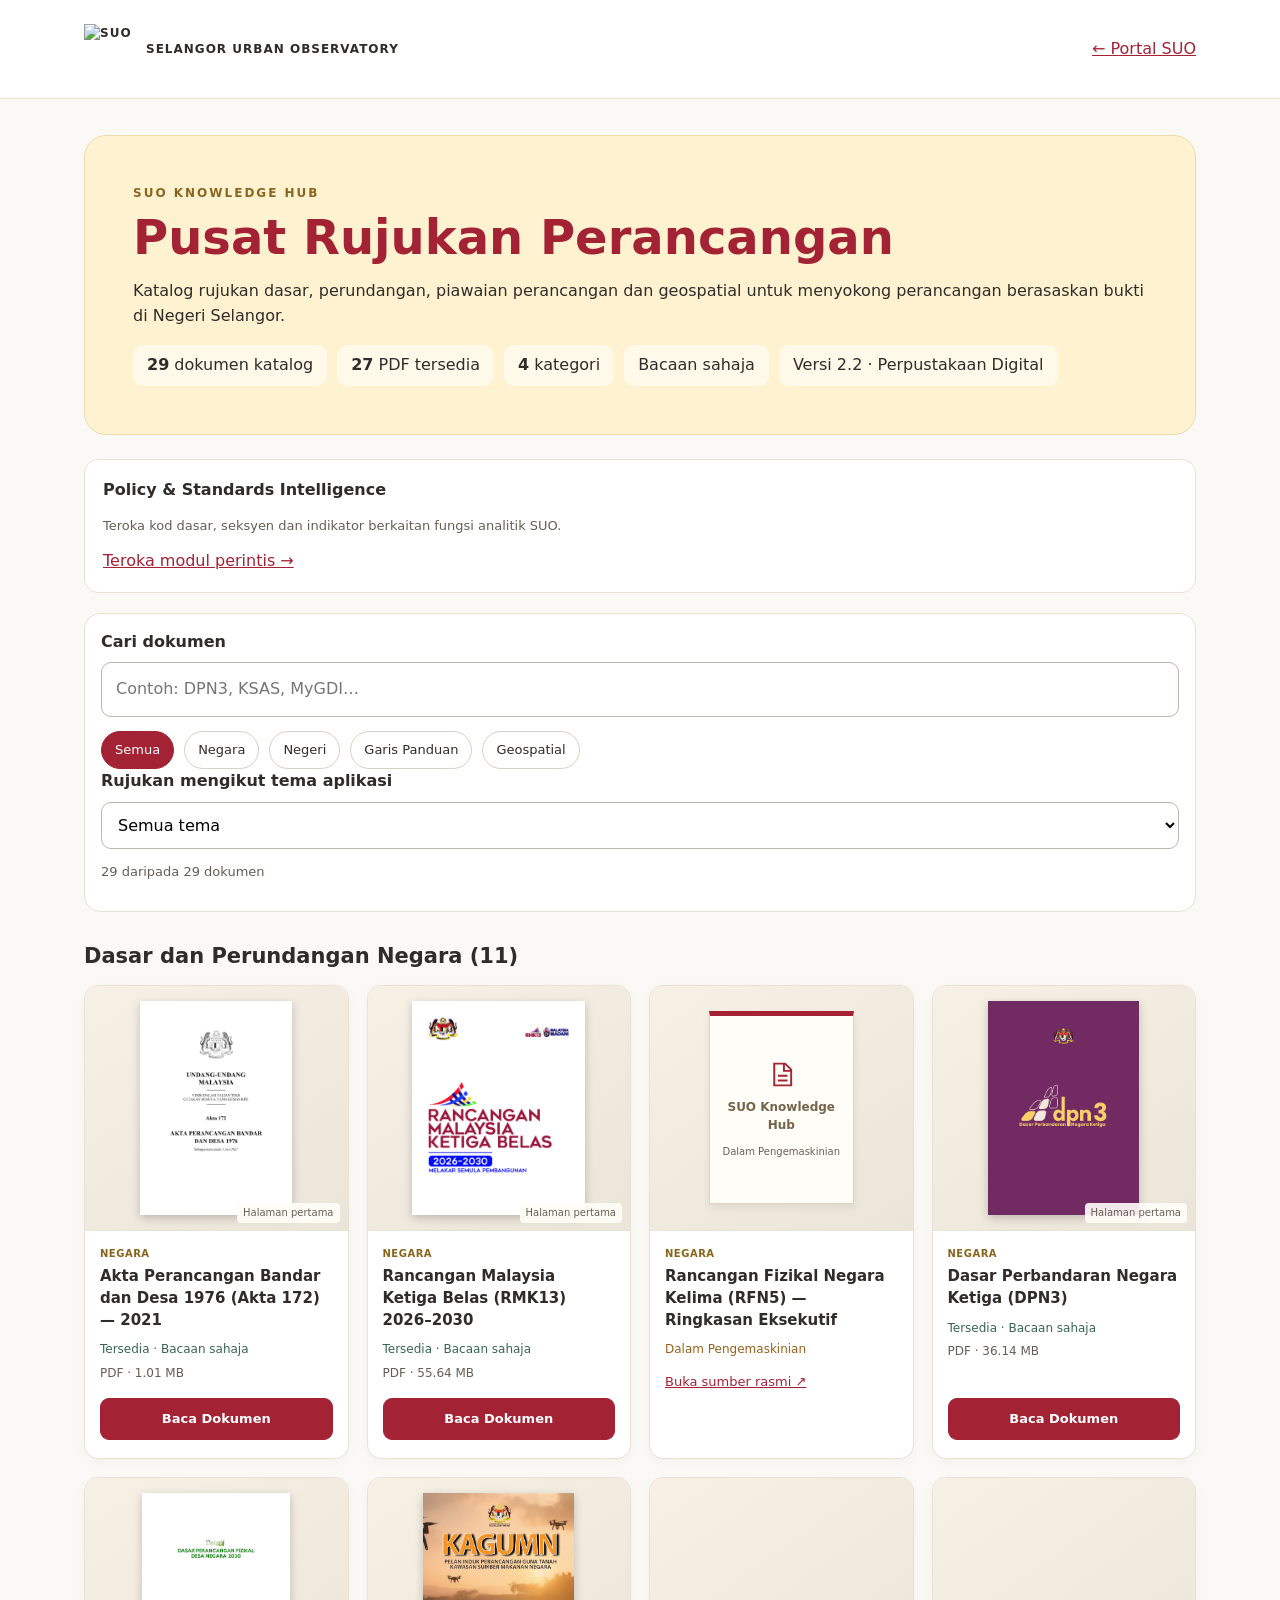
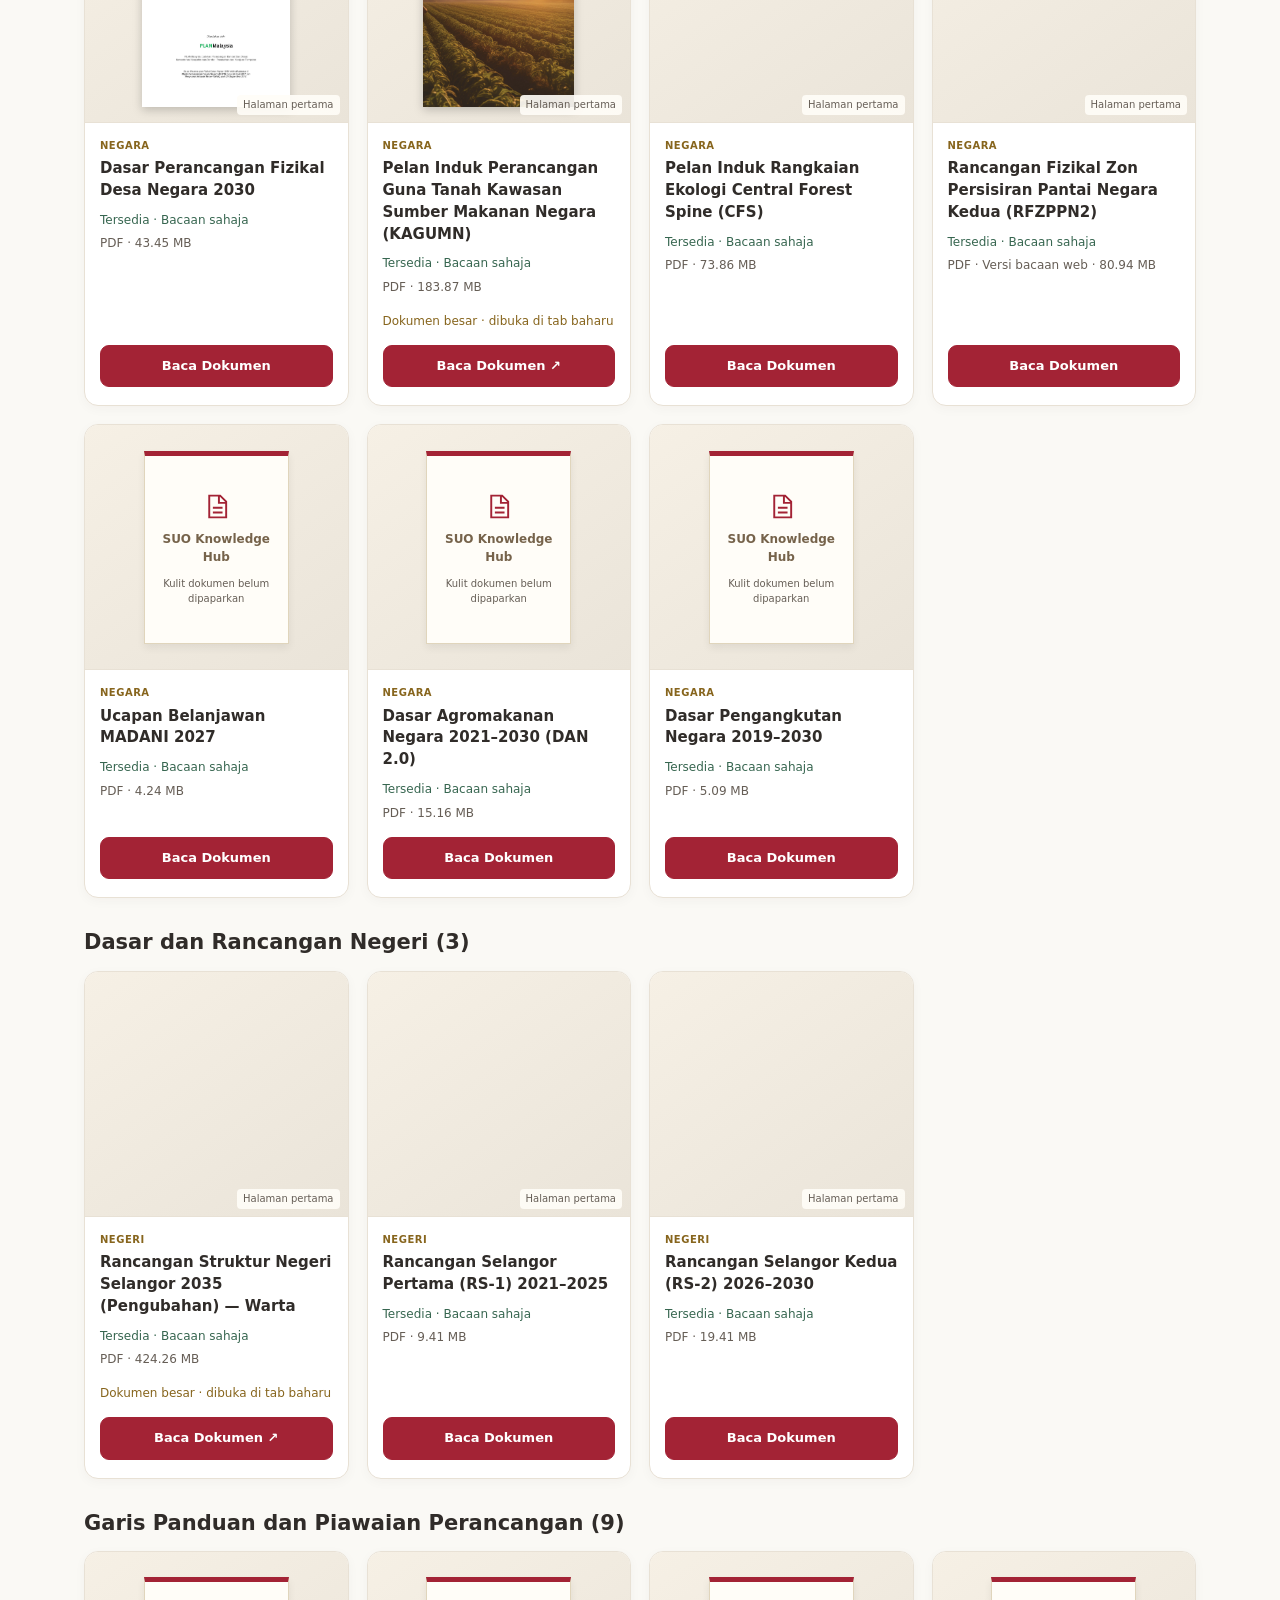
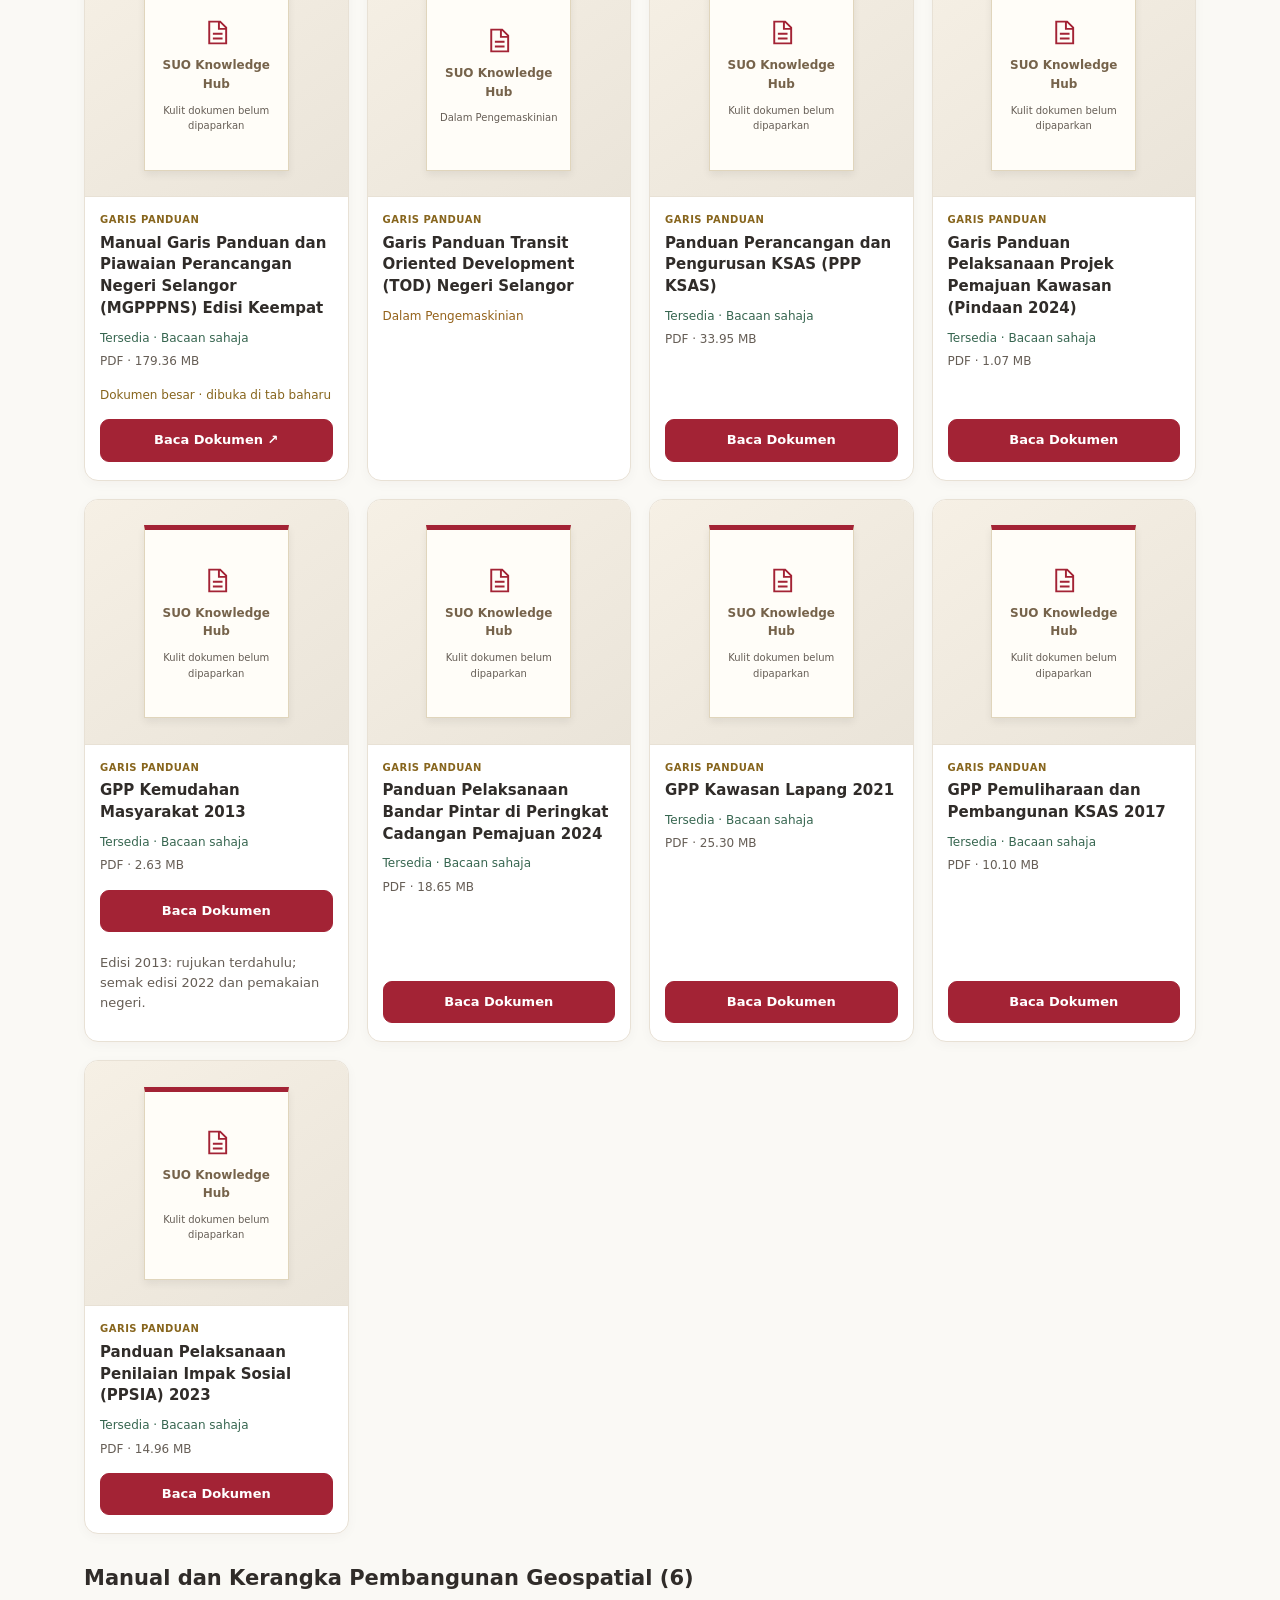
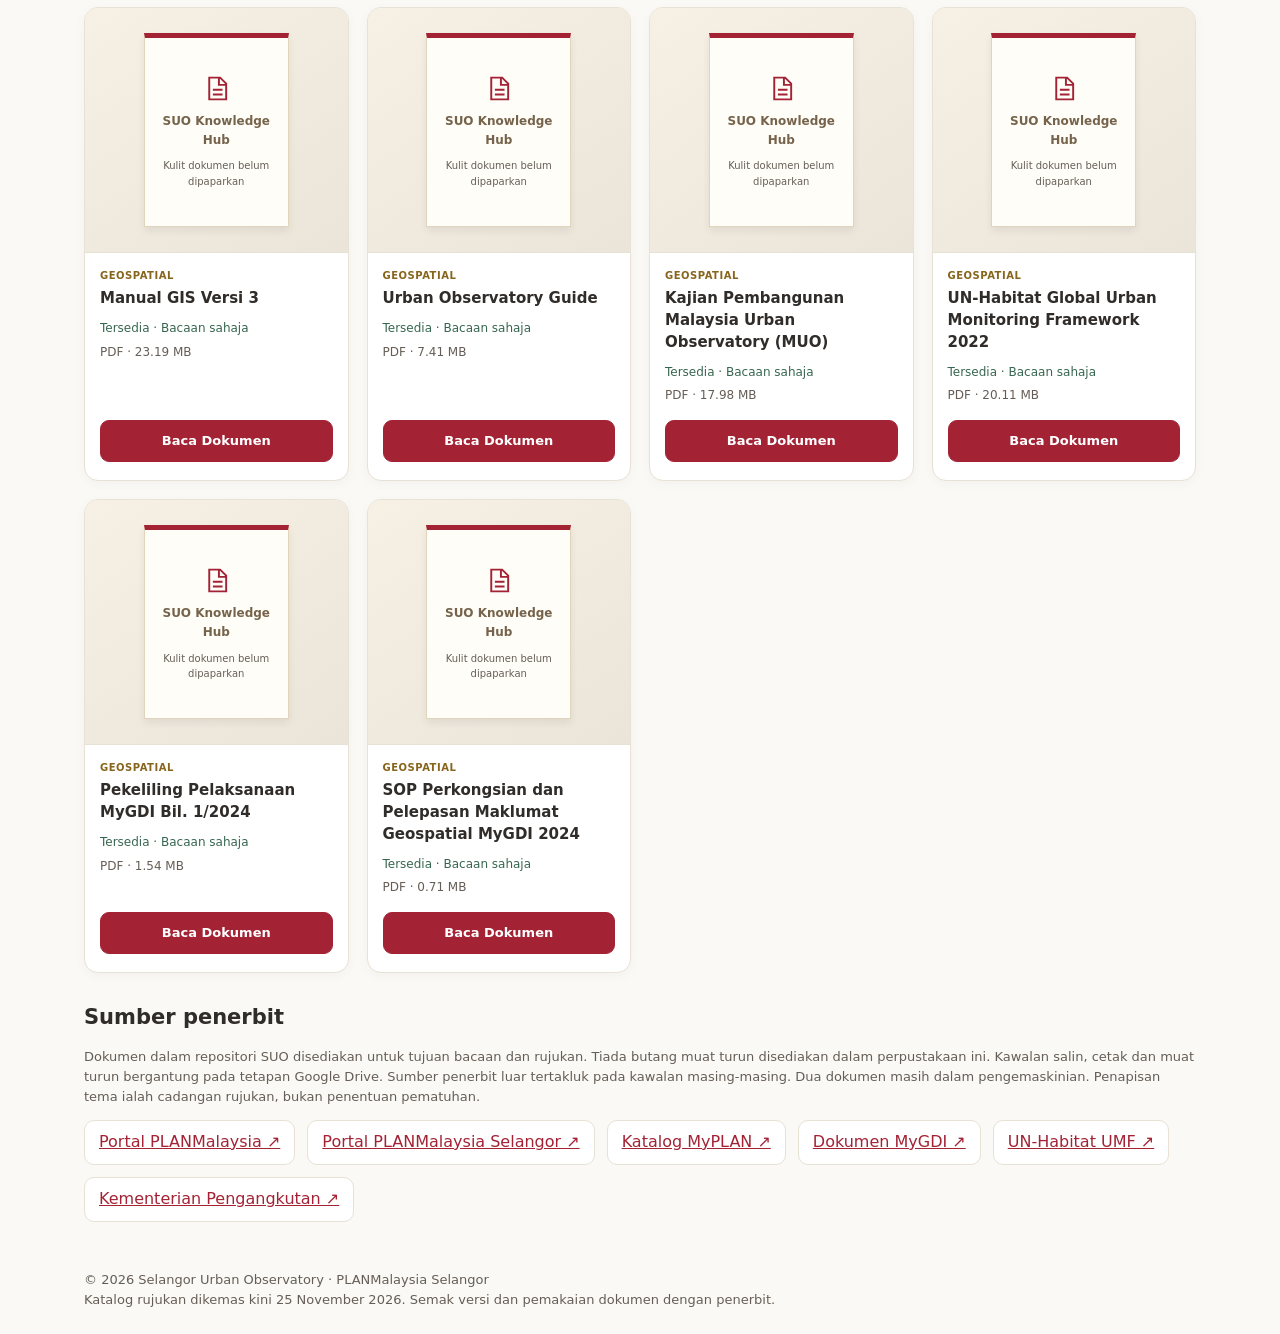
==== commit dd7c3f1a: "Use web-optimised RFZPPN2 PDF for embedded reading" ====
--- a/knowledge-hub/index.html
+++ b/knowledge-hub/index.html
@@ -1,5 +1,5 @@
 <!doctype html><html lang="ms"><head><meta charset="utf-8"><meta name="viewport" content="width=device-width,initial-scale=1"><meta name="theme-color" content="#C8102E"><title>Pusat Rujukan Perancangan | SUO</title><link rel="icon" href="../assets/logos/logo-suo.png"><style>
 *{box-sizing:border-box}body{margin:0;background:#faf9f5;color:#302c29;font:16px/1.55 system-ui,sans-serif}a{color:#a32335}header{background:white;border-bottom:1px solid #e8e1d5}main,nav,footer{max-width:1160px;margin:auto;padding:24px}nav{display:flex;align-items:center;justify-content:space-between;gap:16px}nav img{width:50px;height:50px;object-fit:contain}nav .brand{display:flex;align-items:center;gap:12px;font-size:12px;font-weight:750;letter-spacing:1px}.hero{background:#fff2d0;border:1px solid #eddbad;border-radius:22px;padding:clamp(22px,5vw,48px);margin:12px 0 24px}h1{font-size:clamp(28px,4vw,48px);line-height:1.1;color:#a32335;margin:8px 0 14px}h2{font-size:21px;margin:28px 0 12px}.kicker{font-size:12px;letter-spacing:2px;font-weight:800;color:#8b6620}.stats,.filters{display:flex;gap:10px;flex-wrap:wrap}.stats span{background:#fff9ea;padding:8px 14px;border-radius:10px}.controls{background:white;border:1px solid #e8e1d5;border-radius:16px;padding:16px}input{width:100%;padding:14px;border:1px solid #bdb5a9;border-radius:10px;font:inherit;margin:8px 0 14px}button{font:inherit;font-size:13px;border:1px solid #d9d0c4;border-radius:20px;background:white;padding:8px 13px;cursor:pointer;color:#302c29}button[aria-pressed=true]{background:#a32335;color:white;border-color:#a32335}button:focus-visible,a:focus-visible,input:focus-visible{outline:3px solid #b9801c;outline-offset:3px}.grid{display:grid;grid-template-columns:repeat(auto-fit,minmax(min(100%,290px),1fr));gap:12px}.doc{background:white;border:1px solid #e8e1d5;border-radius:14px;padding:18px;display:flex;gap:12px;align-items:flex-start}.doc svg{flex:none;color:#a32335;width:25px}.doc h3{font-size:15px;margin:0 0 8px;line-height:1.45}.doc small,.muted{color:#665e56;font-size:13px}.source{display:flex;gap:12px;flex-wrap:wrap}.source a{background:white;border:1px solid #e8e1d5;border-radius:10px;padding:9px 14px}footer{font-size:13px;color:#665e56} @media(max-width:480px){main,nav,footer{padding:15px}nav .brand{letter-spacing:0;font-size:10px}}
 .doc>div{flex:1;min-width:0}.readBtn{display:block;width:100%;margin:12px 0 3px;padding:10px 14px;background:#a32335;border-color:#a32335;color:white;font-weight:700;border-radius:9px}.readBtn:hover{background:#851a2b}.doc .meta{display:block;font-size:12px;color:#665e56;margin-top:5px}dialog{padding:0;border:1px solid #dfd7c9;border-radius:16px;width:min(1120px,96vw);max-width:96vw;height:92dvh;max-height:92dvh;overflow:hidden;background:white;color:#302c29}dialog::backdrop{background:rgba(32,25,21,.72)}dialog[open]{display:flex;flex-direction:column}.readerHead{display:flex;align-items:center;gap:12px;padding:14px 18px;border-bottom:1px solid #e8e1d5}.readerHead div{flex:1;min-width:0}.readerHead h2{font-size:16px;margin:0;line-height:1.35}.readerHead small{font-size:12px;color:#665e56}.readerFrame{border:0;width:100%;flex:1;min-height:0;background:#eee}.readerFoot{padding:9px 16px;font-size:12px;color:#665e56;border-top:1px solid #e8e1d5}@media(max-width:600px){dialog{width:100vw;max-width:100vw;height:100dvh;max-height:100dvh;border-radius:0}.readerHead{padding:10px}.readerHead h2{font-size:14px}}.grid{grid-template-columns:repeat(auto-fill,minmax(min(100%,220px),1fr));gap:18px}.doc{display:flex;flex-direction:column;align-items:stretch;gap:0;padding:0;overflow:hidden;box-shadow:0 3px 12px #33251509;transition:box-shadow .2s,transform .2s}.doc:hover{box-shadow:0 6px 20px #33251513;transform:translateY(-2px)}.doc>div.docBody{padding:15px;display:flex;flex-direction:column;flex:1;gap:5px}.doc h3{font-size:15px;margin:0 0 4px}.doc .readBtn{margin-top:auto}.doc .meta{margin:0 0 10px}.doc .cover{position:relative;display:flex;align-items:center;justify-content:center;height:245px;min-height:245px;background:linear-gradient(145deg,#f6f0e5,#eae4d9);padding:15px;border-bottom:1px solid #e8e1d5;overflow:hidden;flex:none}.cover img{display:block;width:100%;height:100%;object-fit:contain;filter:drop-shadow(0 3px 5px #0003)}.cover .coverFallback{width:74%;max-width:145px;aspect-ratio:3/4;background:#fffdf8;border:1px solid #e0d5bc;border-top:5px solid #a32335;box-shadow:0 4px 8px #0001;padding:12px;display:flex;flex-direction:column;justify-content:center;align-items:center;gap:9px;text-align:center;font-size:12px;color:#76634b}.coverFallback svg{width:29px}.coverFallback span{font-weight:700}.coverFallback small{font-size:10px}.cover img[hidden],.coverFallback[hidden]{display:none}.cover .coverLabel{position:absolute;bottom:7px;right:8px;font-size:10px;color:#665e56;background:#fffdf8e8;border-radius:4px;padding:2px 6px}.coverBtn{cursor:pointer}.doc .categoryTag{font-size:10px;letter-spacing:.05em;text-transform:uppercase;color:#87651d;font-weight:750}.doc .statusText{font-size:12px}.doc .statusText.available{color:#376650}.doc .statusText.pending{color:#94621b}@media(max-width:600px){.grid{grid-template-columns:repeat(2,minmax(0,1fr));gap:10px}.doc .cover{height:190px;min-height:190px;padding:10px}.doc>div.docBody{padding:11px}.doc h3{font-size:13px}.doc .categoryTag{font-size:9px}.doc .readBtn{font-size:12px;padding:8px}.cover .coverFallback{padding:8px}.cover .coverLabel{font-size:9px}}@media(max-width:340px){.grid{grid-template-columns:1fr}}.readerExternal{font-size:12px;font-weight:650;white-space:nowrap}.largeHint{color:#87651d!important}@media(max-width:600px){.readerHead{flex-wrap:wrap}.readerHead div{flex-basis:100%}.readerExternal{margin-right:auto}}.cover .coverImage{position:absolute;inset:15px;width:calc(100% - 30px);height:calc(100% - 30px)}.cover .coverImage.is-loading{opacity:0;pointer-events:none}.cover .coverLabel[hidden]{display:none}@media(max-width:600px){.cover .coverImage{inset:10px;width:calc(100% - 20px);height:calc(100% - 20px)}}</style></head><body><header><nav><div class="brand"><img src="../assets/logos/logo-suo.png" alt="SUO">SELANGOR URBAN OBSERVATORY</div><a href="../">← Portal SUO</a></nav></header><main><section class="hero"><div class="kicker">SUO KNOWLEDGE HUB</div><h1>Pusat Rujukan Perancangan</h1><p>Katalog rujukan dasar, perundangan, piawaian perancangan dan geospatial untuk menyokong perancangan berasaskan bukti di Negeri Selangor.</p><div class="stats"><span><b id="total">29</b> dokumen katalog</span><span><b>27</b> PDF tersedia</span><span><b>4</b> kategori</span><span>Bacaan sahaja</span><span>Versi 2.2 · Perpustakaan Digital</span></div></section><section style="margin:0 0 20px;padding:18px;background:white;border:1px solid #e8e1d5;border-radius:14px"><b>Policy &amp; Standards Intelligence</b><p class="muted">Teroka kod dasar, seksyen dan indikator berkaitan fungsi analitik SUO.</p><a href="policy/">Teroka modul perintis →</a></section><section class="controls"><label for="search"><b>Cari dokumen</b></label><input id="search" type="search" placeholder="Contoh: DPN3, KSAS, MyGDI…" autocomplete="off"><div class="filters" id="filters" aria-label="Kategori rujukan"></div><label for="theme"><b>Rujukan mengikut tema aplikasi</b></label><select id="theme" style="display:block;width:100%;padding:12px;margin:8px 0;border:1px solid #bdb5a9;border-radius:10px;background:white;font:inherit"><option value="">Semua tema</option></select><p class="muted" id="count" role="status" aria-live="polite"></p></section><div id="results"></div><section><h2>Sumber penerbit</h2><p class="muted">Dokumen dalam repositori SUO disediakan untuk tujuan bacaan dan rujukan. Tiada butang muat turun disediakan dalam perpustakaan ini. Kawalan salin, cetak dan muat turun bergantung pada tetapan Google Drive. Sumber penerbit luar tertakluk pada kawalan masing-masing. Dua dokumen masih dalam pengemaskinian. Penapisan tema ialah cadangan rujukan, bukan penentuan pematuhan.</p><div class="source"><a href="https://www.planmalaysia.gov.my/" target="_blank" rel="noopener noreferrer">Portal PLANMalaysia ↗</a><a href="https://www.jpbdselangor.gov.my/" target="_blank" rel="noopener noreferrer">Portal PLANMalaysia Selangor ↗</a><a href="https://myplan.planmalaysia.gov.my/portal-main/publication-list" target="_blank" rel="noopener noreferrer">Katalog MyPLAN ↗</a><a href="https://www.mygeoportal.gov.my/documents" target="_blank" rel="noopener noreferrer">Dokumen MyGDI ↗</a><a href="https://unhabitat.org/knowledge/publications/the-global-urban-monitoring-framework" target="_blank" rel="noopener noreferrer">UN-Habitat UMF ↗</a><a href="https://www.mot.gov.my/" target="_blank" rel="noopener noreferrer">Kementerian Pengangkutan ↗</a></div></section></main><footer>© 2026 Selangor Urban Observatory · PLANMalaysia Selangor<br>Katalog rujukan dikemas kini 25 November 2026. Semak versi dan pemakaian dokumen dengan penerbit.</footer><dialog id="reader" aria-labelledby="readerTitle"><div class="readerHead"><div><h2 id="readerTitle">Pembaca Dokumen</h2><small>SUO Digital Reference Library · Bacaan sahaja</small></div><a id="readerExternal" class="readerExternal" target="_blank" rel="noopener noreferrer">Buka di Google Drive ↗</a><button type="button" id="readerClose" aria-label="Tutup pembaca">Tutup ✕</button></div><iframe class="readerFrame" id="readerFrame" title="Paparan PDF" referrerpolicy="no-referrer"></iframe><div class="readerFoot">Untuk tujuan rujukan sahaja. Jika paparan gagal, cuba buka di Google Drive. Dokumen besar mungkin masih tidak dapat dipratonton dan memerlukan salinan bacaan bersaiz kecil. Sekatan muat turun, cetak dan salin bergantung pada tetapan Google Drive.</div></dialog><script>
-const groups=[["Dasar dan Perundangan Negara",["Akta Perancangan Bandar dan Desa 1976 (Akta 172) — 2021","Rancangan Malaysia Ketiga Belas (RMK13) 2026–2030","Rancangan Fizikal Negara Kelima (RFN5) — Ringkasan Eksekutif","Dasar Perbandaran Negara Ketiga (DPN3)","Dasar Perancangan Fizikal Desa Negara 2030","Pelan Induk Perancangan Guna Tanah Kawasan Sumber Makanan Negara (KAGUMN)","Pelan Induk Rangkaian Ekologi Central Forest Spine (CFS)","Rancangan Fizikal Zon Persisiran Pantai Negara Kedua (RFZPPN2)","Ucapan Belanjawan MADANI 2027","Dasar Agromakanan Negara 2021–2030 (DAN 2.0)","Dasar Pengangkutan Negara 2019–2030"]],["Dasar dan Rancangan Negeri",["Rancangan Struktur Negeri Selangor 2035 (Pengubahan) — Warta","Rancangan Selangor Pertama (RS-1) 2021–2025","Rancangan Selangor Kedua (RS-2) 2026–2030"]],["Garis Panduan dan Piawaian Perancangan",["Manual Garis Panduan dan Piawaian Perancangan Negeri Selangor (MGPPPNS) Edisi Keempat","Garis Panduan Transit Oriented Development (TOD) Negeri Selangor","Panduan Perancangan dan Pengurusan KSAS (PPP KSAS)","Garis Panduan Pelaksanaan Projek Pemajuan Kawasan (Pindaan 2024)","GPP Kemudahan Masyarakat 2013","Panduan Pelaksanaan Bandar Pintar di Peringkat Cadangan Pemajuan 2024","GPP Kawasan Lapang 2021","GPP Pemuliharaan dan Pembangunan KSAS 2017","Panduan Pelaksanaan Penilaian Impak Sosial (PPSIA) 2023"]],["Manual dan Kerangka Pembangunan Geospatial",["Manual GIS Versi 3","Urban Observatory Guide","Kajian Pembangunan Malaysia Urban Observatory (MUO)","UN-Habitat Global Urban Monitoring Framework 2022","Pekeliling Pelaksanaan MyGDI Bil. 1/2024","SOP Perkongsian dan Pelepasan Maklumat Geospatial MyGDI 2024"]]];const official={"RMK13":["https://rmk13.ekonomi.gov.my/rmk13-buku-utama/","Halaman dokumen rasmi"],"RFN5":["https://myplan.planmalaysia.gov.my/portal-main/publication-list?category=ebook04","Katalog rasmi"],"DPN3":["https://myplan.planmalaysia.gov.my/portal-main/publication-list?category=ebook04","Katalog rasmi"],"Desa Negara":["https://myplan.planmalaysia.gov.my/portal-main/publication-details?id=2","Halaman dokumen rasmi"],"KAGUMN":["https://myplan.planmalaysia.gov.my/portal-main/publication-details?id=22","Halaman dokumen rasmi"],"DAN 2.0":["https://www.kpkm.gov.my/bm/dasar-agromakanan/dasar-agromakanan-negara-2-0?view=article","Halaman dokumen rasmi"],"Dasar Pengangkutan":["https://dpn.mot.gov.my/portal/BukuDPNbm.pdf","PDF rasmi"],"PPSIA":["https://www.planmalaysia.gov.my/uploads/content-downloads/file_20251114225201.pdf","PDF rasmi"],"GPP Kawasan Lapang":["https://www.planmalaysia.gov.my/planmalaysia/modules_resources/database_stores/17/46_38.pdf","PDF rasmi"],"Bandar Pintar":["https://mytownnet.planmalaysia.gov.my/index.php/implementation-guide/","Halaman panduan rasmi"],"Global Urban Monitoring":["https://unhabitat.org/knowledge/publications/the-global-urban-monitoring-framework","Halaman dokumen rasmi"],"MyGDI":["https://www.mygeoportal.gov.my/documents","Katalog rasmi"],"GPP Kemudahan Masyarakat":["https://www.planmalaysia.gov.my/main/latest-news-details?id=999087c8-ffc9-11ef-bf69-fa163eda1aa9","Maklumat edisi lebih baharu"]};const pendingDocuments=["Rancangan Fizikal Negara Kelima (RFN5) — Ringkasan Eksekutif","Garis Panduan Transit Oriented Development (TOD) Negeri Selangor"];const driveDocs={"Akta Perancangan Bandar dan Desa 1976 (Akta 172) — 2021":{"id":"1P-TNlNRxXpsgcrTu_fS_rLHP-ooNEk-h","size":1013330,"filename":"Akta Perancangan Bandar dan Desa 1976 (Akta 172)_2021.pdf"},"Rancangan Malaysia Ketiga Belas (RMK13) 2026–2030":{"id":"1b7QYoBcJ4Se1KkTRbg9hZkRLwp0Us4Kb","size":55639217,"filename":"Rancangan Malaysia Ketiga Belas (RMK13).pdf"},"Dasar Perbandaran Negara Ketiga (DPN3)":{"id":"1F3-bj74t07-knQWN9N5EsiaQOm1Dn_oq","size":36142524,"filename":"LAPORAN DPN3_eISBN.pdf"},"Dasar Perancangan Fizikal Desa Negara 2030":{"id":"1-WEezxLkWr9hHzOBkMdD-GoHdaG86qgN","size":43450289,"filename":"Dasar Perancangan Fizikal Desa Negara 2030.pdf"},"Pelan Induk Perancangan Guna Tanah Kawasan Sumber Makanan Negara (KAGUMN)":{"id":"1GhGioOXSMPuwRBBJmeu1xJDBTL-JIRJp","size":183870425,"filename":"Pelan Induk Perancangan Guna Tanah Kawasan Sumber Makanan Negara (KAGUMN).pdf"},"Pelan Induk Rangkaian Ekologi Central Forest Spine (CFS)":{"id":"1zYgz18y-NokP63vHEmEXHxo7eWiGsZHh","size":73861221,"filename":"Pelan Induk Rangkaian Ekologi Central Forest Spine (CFS).pdf"},"Rancangan Fizikal Zon Persisiran Pantai Negara Kedua (RFZPPN2)":{"id":"1N3knO8dmmXmDE27cxLplY-wir2Rp3hj9","size":190999404,"filename":"Rancangan Fizikal Zon Persisiran Pantai Negara Kedua (RFZPPN2).pdf"},"Ucapan Belanjawan MADANI 2027":{"id":"1AnkFj3bz_D_U3Y81oswKRsHqmNg3dQ20","size":4244767,"filename":"[Media 1] Ucapan Belanjawan MADANI 2027.pdf"},"Dasar Agromakanan Negara 2021–2030 (DAN 2.0)":{"id":"1L6uLQi8a9FQfl-AZCTsAd16beEIsZ0th","size":15158204,"filename":"Dasar Agromakanan Negara 2021-2030 (DAN2.0).pdf"},"Dasar Pengangkutan Negara 2019–2030":{"id":"1ZZWnIzozNLk9zku8v2bnDjkdI1eLnl3a","size":5089680,"filename":"Dasar Pengangkutan Negara 2019-2030.pdf"},"Rancangan Struktur Negeri Selangor 2035 (Pengubahan) — Warta":{"id":"1Bxp0aBJj7RTwwr-3dRMHY4MYbVipJ5lF","size":424260661,"filename":"RS Negeri Selangor 2035 (Pengubahan) - WARTA.pdf"},"Rancangan Selangor Pertama (RS-1) 2021–2025":{"id":"1w5KLFByWvZ7kshIE9bbFibcOB7L0eecP","size":9414672,"filename":"Rancangan Selangor Pertama (RS1).pdf"},"Rancangan Selangor Kedua (RS-2) 2026–2030":{"id":"1vWGtM8YCMTzcKxR1Q4QMPLNKP9sorWda","size":19406391,"filename":"Rancangan Selangor Kedua(RS2).pdf"},"Manual Garis Panduan dan Piawaian Perancangan Negeri Selangor (MGPPPNS) Edisi Keempat":{"id":"1qP3c0UXbKOUFyg3YueGGz6pbB3mDjavP","size":179356290,"filename":"Manual Garis Panduan dan Piawaian Perancangan Negeri Selangor (MGPPPNS) Edisi Ke 4.pdf"},"Panduan Perancangan dan Pengurusan KSAS (PPP KSAS)":{"id":"1yoQJA9Vo5qOofGVH_m37pkuB9wAHnV5l","size":33945863,"filename":"Panduan Perancangan dan Pengurusan KSAS (PPP KSAS).pdf"},"Garis Panduan Pelaksanaan Projek Pemajuan Kawasan (Pindaan 2024)":{"id":"1_GNe6pi29eLPRv_ugiiyBPL362YhbHUY","size":1068319,"filename":"Garis Panduan Pelaksanaan Projek Pemajuan Kawasan (Pindaan 2024).pdf"},"GPP Kemudahan Masyarakat 2013":{"id":"1ysAqQV5UciCTtYjYpyeWQZ1fQ09lYG4i","size":2634008,"filename":"PLANMalaysia_GPP Kemudahan Masyarakat.pdf"},"Panduan Pelaksanaan Bandar Pintar di Peringkat Cadangan Pemajuan 2024":{"id":"1NUk8l4K6363LeTUHNkG9zg-sVOxL8Dt3","size":18647548,"filename":"KPKT_Panduan Pelaksanaan Bandar Pintar di Peringkat Cadangan Pemajuan.pdf"},"GPP Kawasan Lapang 2021":{"id":"1my1F8DTJhxKA-9IhT3nH7CQxSEgXqEWt","size":25301864,"filename":"PLANMalaysia_GPP Kawasan Lapang.pdf"},"GPP Pemuliharaan dan Pembangunan KSAS 2017":{"id":"1oI1YnKKTDTnUE7yI34a2X5i574vzhn8G","size":10095624,"filename":"PLANMalaysia_GPP Pemuliharaan dan Pembangunan Kawasan Sensitif Alam Sekitar (KSAS).pdf"},"Panduan Pelaksanaan Penilaian Impak Sosial (PPSIA) 2023":{"id":"16WBqa6ZczrVrMOgRlcp2TUQK7pqJC1Ti","size":14957284,"filename":"Panduan Pelaksanaan Penilaian Impak Sosial Bagi Porjek Pembangunan.pdf"},"Manual GIS Versi 3":{"id":"1y2vLDCQ7OGQ4uWwTzoNckR99Rw4kWrly","size":23192276,"filename":"Manual GIS Versi 3.pdf"},"Urban Observatory Guide":{"id":"1jHkOfQxs6b2iD7Wj5hmFP6CIXIFcQGFe","size":7405398,"filename":"urban_observatory_guide.pdf"},"Kajian Pembangunan Malaysia Urban Observatory (MUO)":{"id":"1CFU4rZLJkJV1EnYrhkUMoVmkeY-cm8DD","size":17980426,"filename":"Kajian Pembangunan Malaysia Urban Observatory (MUO).pdf"},"UN-Habitat Global Urban Monitoring Framework 2022":{"id":"12oC_1l_QwINpGjYy3acVDz6ZoKynfRiH","size":20111771,"filename":"UN-Habitat_Global Urban Monitoring Framework.pdf"},"Pekeliling Pelaksanaan MyGDI Bil. 1/2024":{"id":"1EVaT2HD8mc_8zgt39bOmcAo0xUILGaYt","size":1541184,"filename":"Pekeliling Pelaksanaan Infrastruktur Data Geospatial Negara (MyGDI) Bil1.2024.pdf"},"SOP Perkongsian dan Pelepasan Maklumat Geospatial MyGDI 2024":{"id":"1dQp_96UHmJjX3fs7_GBAZqfoANnnKlod","size":710084,"filename":"Prosedur Operasi Standard Perkongsian dan Pelepasan Maklumat Geospatial dibawah MyGDI.pdf"}};const staticCovers={"Akta Perancangan Bandar dan Desa 1976 (Akta 172) — 2021":"../assets/knowledge-hub/thumbs/Akta%20Perancangan%20Bandar%20dan%20Desa%201976%20(Akta%20172)%20%202021.jpg","Rancangan Malaysia Ketiga Belas (RMK13) 2026–2030":"../assets/knowledge-hub/thumbs/Rancangan%20Malaysia%20Ketiga%20Belas%20(RMK13)%202026_2030.jpg","Dasar Perbandaran Negara Ketiga (DPN3)":"../assets/knowledge-hub/thumbs/Dasar%20Perbandaran%20Negara%20Ketiga%20(DPN3).jpg","Dasar Perancangan Fizikal Desa Negara 2030":"../assets/knowledge-hub/thumbs/Dasar%20Perancangan%20Fizikal%20Desa%20Negara%202030.jpg","Pelan Induk Perancangan Guna Tanah Kawasan Sumber Makanan Negara (KAGUMN)":"../assets/knowledge-hub/thumbs/Pelan%20Induk%20Perancangan%20Guna%20Tanah%20Kawasan%20Sumber%20Makanan%20Negara%20(KAGUMN).jpg","Pelan Induk Rangkaian Ekologi Central Forest Spine (CFS)":"../assets/knowledge-hub/thumbs/Pelan%20Induk%20Rangkaian%20Ekologi%20Central%20Forest%20Spine%20(CFS).jpg","Rancangan Fizikal Zon Persisiran Pantai Negara Kedua (RFZPPN2)":"../assets/knowledge-hub/thumbs/Rancangan%20Fizikal%20Zon%20Persisiran%20Pantai%20Negara%20Kedua%20(RFZPPN2).jpg","Rancangan Struktur Negeri Selangor 2035 (Pengubahan) — Warta":"../assets/knowledge-hub/thumbs/RS%20Negeri%20Selangor%202035%20(Pengubahan).jpg","Rancangan Selangor Pertama (RS-1) 2021–2025":"../assets/knowledge-hub/thumbs/Rancangan%20Selangor%20Pertama%20(RS1).jpg","Rancangan Selangor Kedua (RS-2) 2026–2030":"../assets/knowledge-hub/thumbs/Rancangan%20Selangor%20Kedua%20(RS2).jpg"};const reader=document.getElementById('reader'),readerFrame=document.getElementById('readerFrame');let previousFocus=null;const LARGE_PDF_BYTES=100000000;const isLargePDF=doc=>doc.size>=LARGE_PDF_BYTES;const driveView=doc=>'https://drive.google.com/file/d/'+encodeURIComponent(doc.id)+'/view';function openReader(title){const doc=driveDocs[title];if(!doc)return;if(isLargePDF(doc)){window.open(driveView(doc),'_blank','noopener,noreferrer');return}previousFocus=document.activeElement;document.getElementById('readerTitle').textContent=title;document.getElementById('readerExternal').href=driveView(doc);readerFrame.src='https://drive.google.com/file/d/'+encodeURIComponent(doc.id)+'/preview';reader.showModal();document.getElementById('readerClose').focus()}document.getElementById('readerClose').addEventListener('click',()=>reader.close());reader.addEventListener('close',()=>{readerFrame.removeAttribute('src');if(previousFocus&&previousFocus.isConnected)previousFocus.focus()});const themes={"KPU":["KAGUMN","DAN 2.0","RFN5","Rancangan Struktur","Manual GIS"],"KSAS":["KSAS","Central Forest Spine","RFZPPN2","Rancangan Struktur"],"Pendidikan, Kesihatan & Keselamatan":["MGPPPNS","Kemudahan Masyarakat"],"Kawasan Lapang":["MGPPPNS","Kawasan Lapang","Global Urban Monitoring"],"Demografi & Sosioekonomi":["DPN3","RMK13","RS-2","Global Urban Monitoring"],"3D GeoPortal / Mobiliti":["DPN3","TOD","Dasar Pengangkutan"],"Urban Data Hub":["Manual GIS","MyGDI","Malaysia Urban Observatory"],"SIA":["PPSIA"],"SMARTDesa":["Desa Negara"],"Bandar Pintar":["Bandar Pintar","Global Urban Monitoring"],"Perumahan & Perindustrian":["MGPPPNS","Rancangan Struktur","RS-2"]};let active=-1;let theme='';const search=document.getElementById('search'),filters=document.getElementById('filters'),results=document.getElementById('results');const norm=s=>s.toLowerCase().normalize('NFKD');const labels=['Semua','Negara','Negeri','Garis Panduan','Geospatial'];function render(){results.replaceChildren();let n=0;groups.forEach(([name,docs],i)=>{if(active!==-1&&active!==i)return;const matched=docs.filter(d=>norm(d+' '+name).includes(norm(search.value.trim()))&&(!theme||themes[theme].some(t=>d.includes(t))));if(!matched.length)return;n+=matched.length;const h=document.createElement('h2');h.textContent=name+' ('+matched.length+')';results.append(h);const grid=document.createElement('div');grid.className='grid';for(const title of matched){const article=document.createElement('article');article.className='doc';article.innerHTML='<div class="cover"><div class="coverFallback"><svg viewBox="0 0 24 24" fill="none" stroke="currentColor" stroke-width="1.6" aria-hidden="true"><path d="M6 3h9l5 5v13H6z M14 3v6h6 M9 13h8 M9 17h8"/></svg><span>SUO Knowledge Hub</span><small></small></div><img decoding="async" referrerpolicy="no-referrer" alt="" class="coverImage is-loading"><span class="coverLabel" hidden>Halaman pertama</span></div><div class="docBody"><span class="categoryTag"></span><h3></h3><small class="statusText">Rekod katalog</small></div>';article.querySelector('h3').textContent=title;const details=article.querySelector('.docBody');details.querySelector('.categoryTag').textContent=labels[i+1];const cover=article.querySelector('.cover'),img=cover.querySelector('img'),fallback=cover.querySelector('.coverFallback'),coverLabel=cover.querySelector('.coverLabel'),coverDoc=driveDocs[title];fallback.querySelector('small').textContent=coverDoc?'Kulit dokumen belum dipaparkan':'Dalam Pengemaskinian';if(coverDoc){img.alt='Kulit hadapan '+title;img.addEventListener('load',()=>{img.classList.remove('is-loading');fallback.hidden=true;coverLabel.hidden=false});img.addEventListener('error',()=>{img.classList.add('is-loading');fallback.hidden=false;coverLabel.hidden=true});const driveThumbnail='https://drive.google.com/thumbnail?id='+encodeURIComponent(coverDoc.id)+'&sz=w480';const staticCover=staticCovers[title];if(staticCover){img.addEventListener('error',()=>{img.src=driveThumbnail},{once:true})}img.loading=staticCover?'eager':'lazy';img.src=staticCover?new URL(staticCover,location.href).href:driveThumbnail;cover.classList.add('coverBtn');cover.tabIndex=0;cover.setAttribute('role','button');cover.setAttribute('aria-label','Baca '+title);cover.addEventListener('click',()=>openReader(title));cover.addEventListener('keydown',e=>{if(e.key==='Enter'||e.key===' '){e.preventDefault();openReader(title)}})};const entry=Object.entries(official).find(([key])=>title.includes(key));const status=details.querySelector('small');const doc=driveDocs[title];status.textContent=doc?'Tersedia · Bacaan sahaja':'Dalam Pengemaskinian';status.classList.add(doc?'available':'pending');if(doc){const meta=document.createElement('span');meta.className='meta';meta.textContent='PDF · '+(doc.size/1000000).toFixed(2)+' MB';details.append(meta);const read=document.createElement('button');read.type='button';read.className='readBtn';read.textContent=isLargePDF(doc)?'Baca Dokumen ↗':'Baca Dokumen';if(isLargePDF(doc)){const hint=document.createElement('span');hint.className='meta largeHint';hint.textContent='Dokumen besar · dibuka di tab baharu';details.append(hint)}read.addEventListener('click',()=>openReader(title));details.append(read)}if(entry&&!doc){const link=document.createElement('a');link.href=entry[1][0];link.target='_blank';link.rel='noopener noreferrer';link.textContent='Buka sumber rasmi ↗';link.style.display='block';link.style.marginTop='8px';link.style.fontSize='13px';details.append(link)}if(title.includes('GPP Kemudahan Masyarakat')){const note=document.createElement('p');note.className='muted';note.textContent='Edisi 2013: rujukan terdahulu; semak edisi 2022 dan pemakaian negeri.';details.append(note)}grid.append(article)}results.append(grid)});document.getElementById('count').textContent=n+' daripada '+groups.reduce((a,g)=>a+g[1].length,0)+' dokumen';if(!n){const p=document.createElement('p');p.textContent='Tiada dokumen sepadan. Cuba kata kunci atau kategori lain.';results.append(p)}[...filters.children].forEach((b,i)=>b.setAttribute('aria-pressed',String(i-1===active)))}labels.forEach((label,i)=>{const b=document.createElement('button');b.type='button';b.textContent=label;b.onclick=()=>{active=i-1;render()};filters.append(b)});const themeSelect=document.getElementById('theme');Object.keys(themes).forEach(t=>{const o=document.createElement('option');o.value=t;o.textContent=t;themeSelect.append(o)});const requested=new URLSearchParams(location.search).get('tema');if(requested&&Object.hasOwn(themes,requested)){theme=requested;themeSelect.value=theme}themeSelect.addEventListener('change',()=>{theme=themeSelect.value;render()});const initialQuery=new URLSearchParams(location.search).get('q');if(initialQuery)search.value=initialQuery;search.addEventListener('input',render);render();
+const groups=[["Dasar dan Perundangan Negara",["Akta Perancangan Bandar dan Desa 1976 (Akta 172) — 2021","Rancangan Malaysia Ketiga Belas (RMK13) 2026–2030","Rancangan Fizikal Negara Kelima (RFN5) — Ringkasan Eksekutif","Dasar Perbandaran Negara Ketiga (DPN3)","Dasar Perancangan Fizikal Desa Negara 2030","Pelan Induk Perancangan Guna Tanah Kawasan Sumber Makanan Negara (KAGUMN)","Pelan Induk Rangkaian Ekologi Central Forest Spine (CFS)","Rancangan Fizikal Zon Persisiran Pantai Negara Kedua (RFZPPN2)","Ucapan Belanjawan MADANI 2027","Dasar Agromakanan Negara 2021–2030 (DAN 2.0)","Dasar Pengangkutan Negara 2019–2030"]],["Dasar dan Rancangan Negeri",["Rancangan Struktur Negeri Selangor 2035 (Pengubahan) — Warta","Rancangan Selangor Pertama (RS-1) 2021–2025","Rancangan Selangor Kedua (RS-2) 2026–2030"]],["Garis Panduan dan Piawaian Perancangan",["Manual Garis Panduan dan Piawaian Perancangan Negeri Selangor (MGPPPNS) Edisi Keempat","Garis Panduan Transit Oriented Development (TOD) Negeri Selangor","Panduan Perancangan dan Pengurusan KSAS (PPP KSAS)","Garis Panduan Pelaksanaan Projek Pemajuan Kawasan (Pindaan 2024)","GPP Kemudahan Masyarakat 2013","Panduan Pelaksanaan Bandar Pintar di Peringkat Cadangan Pemajuan 2024","GPP Kawasan Lapang 2021","GPP Pemuliharaan dan Pembangunan KSAS 2017","Panduan Pelaksanaan Penilaian Impak Sosial (PPSIA) 2023"]],["Manual dan Kerangka Pembangunan Geospatial",["Manual GIS Versi 3","Urban Observatory Guide","Kajian Pembangunan Malaysia Urban Observatory (MUO)","UN-Habitat Global Urban Monitoring Framework 2022","Pekeliling Pelaksanaan MyGDI Bil. 1/2024","SOP Perkongsian dan Pelepasan Maklumat Geospatial MyGDI 2024"]]];const official={"RMK13":["https://rmk13.ekonomi.gov.my/rmk13-buku-utama/","Halaman dokumen rasmi"],"RFN5":["https://myplan.planmalaysia.gov.my/portal-main/publication-list?category=ebook04","Katalog rasmi"],"DPN3":["https://myplan.planmalaysia.gov.my/portal-main/publication-list?category=ebook04","Katalog rasmi"],"Desa Negara":["https://myplan.planmalaysia.gov.my/portal-main/publication-details?id=2","Halaman dokumen rasmi"],"KAGUMN":["https://myplan.planmalaysia.gov.my/portal-main/publication-details?id=22","Halaman dokumen rasmi"],"DAN 2.0":["https://www.kpkm.gov.my/bm/dasar-agromakanan/dasar-agromakanan-negara-2-0?view=article","Halaman dokumen rasmi"],"Dasar Pengangkutan":["https://dpn.mot.gov.my/portal/BukuDPNbm.pdf","PDF rasmi"],"PPSIA":["https://www.planmalaysia.gov.my/uploads/content-downloads/file_20251114225201.pdf","PDF rasmi"],"GPP Kawasan Lapang":["https://www.planmalaysia.gov.my/planmalaysia/modules_resources/database_stores/17/46_38.pdf","PDF rasmi"],"Bandar Pintar":["https://mytownnet.planmalaysia.gov.my/index.php/implementation-guide/","Halaman panduan rasmi"],"Global Urban Monitoring":["https://unhabitat.org/knowledge/publications/the-global-urban-monitoring-framework","Halaman dokumen rasmi"],"MyGDI":["https://www.mygeoportal.gov.my/documents","Katalog rasmi"],"GPP Kemudahan Masyarakat":["https://www.planmalaysia.gov.my/main/latest-news-details?id=999087c8-ffc9-11ef-bf69-fa163eda1aa9","Maklumat edisi lebih baharu"]};const pendingDocuments=["Rancangan Fizikal Negara Kelima (RFN5) — Ringkasan Eksekutif","Garis Panduan Transit Oriented Development (TOD) Negeri Selangor"];const driveDocs={"Akta Perancangan Bandar dan Desa 1976 (Akta 172) — 2021":{"id":"1P-TNlNRxXpsgcrTu_fS_rLHP-ooNEk-h","size":1013330,"filename":"Akta Perancangan Bandar dan Desa 1976 (Akta 172)_2021.pdf"},"Rancangan Malaysia Ketiga Belas (RMK13) 2026–2030":{"id":"1b7QYoBcJ4Se1KkTRbg9hZkRLwp0Us4Kb","size":55639217,"filename":"Rancangan Malaysia Ketiga Belas (RMK13).pdf"},"Dasar Perbandaran Negara Ketiga (DPN3)":{"id":"1F3-bj74t07-knQWN9N5EsiaQOm1Dn_oq","size":36142524,"filename":"LAPORAN DPN3_eISBN.pdf"},"Dasar Perancangan Fizikal Desa Negara 2030":{"id":"1-WEezxLkWr9hHzOBkMdD-GoHdaG86qgN","size":43450289,"filename":"Dasar Perancangan Fizikal Desa Negara 2030.pdf"},"Pelan Induk Perancangan Guna Tanah Kawasan Sumber Makanan Negara (KAGUMN)":{"id":"1GhGioOXSMPuwRBBJmeu1xJDBTL-JIRJp","size":183870425,"filename":"Pelan Induk Perancangan Guna Tanah Kawasan Sumber Makanan Negara (KAGUMN).pdf"},"Pelan Induk Rangkaian Ekologi Central Forest Spine (CFS)":{"id":"1zYgz18y-NokP63vHEmEXHxo7eWiGsZHh","size":73861221,"filename":"Pelan Induk Rangkaian Ekologi Central Forest Spine (CFS).pdf"},"Rancangan Fizikal Zon Persisiran Pantai Negara Kedua (RFZPPN2)":{"id":"1wtH2zQQLO55cbA9qiZQzksIRO3acGTKY","size":80935624,"filename":"Rancangan Fizikal Zon Persisiran Pantai Negara Kedua (RFZPPN2)_WEB.pdf","webOptimised":true},"Ucapan Belanjawan MADANI 2027":{"id":"1AnkFj3bz_D_U3Y81oswKRsHqmNg3dQ20","size":4244767,"filename":"[Media 1] Ucapan Belanjawan MADANI 2027.pdf"},"Dasar Agromakanan Negara 2021–2030 (DAN 2.0)":{"id":"1L6uLQi8a9FQfl-AZCTsAd16beEIsZ0th","size":15158204,"filename":"Dasar Agromakanan Negara 2021-2030 (DAN2.0).pdf"},"Dasar Pengangkutan Negara 2019–2030":{"id":"1ZZWnIzozNLk9zku8v2bnDjkdI1eLnl3a","size":5089680,"filename":"Dasar Pengangkutan Negara 2019-2030.pdf"},"Rancangan Struktur Negeri Selangor 2035 (Pengubahan) — Warta":{"id":"1Bxp0aBJj7RTwwr-3dRMHY4MYbVipJ5lF","size":424260661,"filename":"RS Negeri Selangor 2035 (Pengubahan) - WARTA.pdf"},"Rancangan Selangor Pertama (RS-1) 2021–2025":{"id":"1w5KLFByWvZ7kshIE9bbFibcOB7L0eecP","size":9414672,"filename":"Rancangan Selangor Pertama (RS1).pdf"},"Rancangan Selangor Kedua (RS-2) 2026–2030":{"id":"1vWGtM8YCMTzcKxR1Q4QMPLNKP9sorWda","size":19406391,"filename":"Rancangan Selangor Kedua(RS2).pdf"},"Manual Garis Panduan dan Piawaian Perancangan Negeri Selangor (MGPPPNS) Edisi Keempat":{"id":"1qP3c0UXbKOUFyg3YueGGz6pbB3mDjavP","size":179356290,"filename":"Manual Garis Panduan dan Piawaian Perancangan Negeri Selangor (MGPPPNS) Edisi Ke 4.pdf"},"Panduan Perancangan dan Pengurusan KSAS (PPP KSAS)":{"id":"1yoQJA9Vo5qOofGVH_m37pkuB9wAHnV5l","size":33945863,"filename":"Panduan Perancangan dan Pengurusan KSAS (PPP KSAS).pdf"},"Garis Panduan Pelaksanaan Projek Pemajuan Kawasan (Pindaan 2024)":{"id":"1_GNe6pi29eLPRv_ugiiyBPL362YhbHUY","size":1068319,"filename":"Garis Panduan Pelaksanaan Projek Pemajuan Kawasan (Pindaan 2024).pdf"},"GPP Kemudahan Masyarakat 2013":{"id":"1ysAqQV5UciCTtYjYpyeWQZ1fQ09lYG4i","size":2634008,"filename":"PLANMalaysia_GPP Kemudahan Masyarakat.pdf"},"Panduan Pelaksanaan Bandar Pintar di Peringkat Cadangan Pemajuan 2024":{"id":"1NUk8l4K6363LeTUHNkG9zg-sVOxL8Dt3","size":18647548,"filename":"KPKT_Panduan Pelaksanaan Bandar Pintar di Peringkat Cadangan Pemajuan.pdf"},"GPP Kawasan Lapang 2021":{"id":"1my1F8DTJhxKA-9IhT3nH7CQxSEgXqEWt","size":25301864,"filename":"PLANMalaysia_GPP Kawasan Lapang.pdf"},"GPP Pemuliharaan dan Pembangunan KSAS 2017":{"id":"1oI1YnKKTDTnUE7yI34a2X5i574vzhn8G","size":10095624,"filename":"PLANMalaysia_GPP Pemuliharaan dan Pembangunan Kawasan Sensitif Alam Sekitar (KSAS).pdf"},"Panduan Pelaksanaan Penilaian Impak Sosial (PPSIA) 2023":{"id":"16WBqa6ZczrVrMOgRlcp2TUQK7pqJC1Ti","size":14957284,"filename":"Panduan Pelaksanaan Penilaian Impak Sosial Bagi Porjek Pembangunan.pdf"},"Manual GIS Versi 3":{"id":"1y2vLDCQ7OGQ4uWwTzoNckR99Rw4kWrly","size":23192276,"filename":"Manual GIS Versi 3.pdf"},"Urban Observatory Guide":{"id":"1jHkOfQxs6b2iD7Wj5hmFP6CIXIFcQGFe","size":7405398,"filename":"urban_observatory_guide.pdf"},"Kajian Pembangunan Malaysia Urban Observatory (MUO)":{"id":"1CFU4rZLJkJV1EnYrhkUMoVmkeY-cm8DD","size":17980426,"filename":"Kajian Pembangunan Malaysia Urban Observatory (MUO).pdf"},"UN-Habitat Global Urban Monitoring Framework 2022":{"id":"12oC_1l_QwINpGjYy3acVDz6ZoKynfRiH","size":20111771,"filename":"UN-Habitat_Global Urban Monitoring Framework.pdf"},"Pekeliling Pelaksanaan MyGDI Bil. 1/2024":{"id":"1EVaT2HD8mc_8zgt39bOmcAo0xUILGaYt","size":1541184,"filename":"Pekeliling Pelaksanaan Infrastruktur Data Geospatial Negara (MyGDI) Bil1.2024.pdf"},"SOP Perkongsian dan Pelepasan Maklumat Geospatial MyGDI 2024":{"id":"1dQp_96UHmJjX3fs7_GBAZqfoANnnKlod","size":710084,"filename":"Prosedur Operasi Standard Perkongsian dan Pelepasan Maklumat Geospatial dibawah MyGDI.pdf"}};const staticCovers={"Akta Perancangan Bandar dan Desa 1976 (Akta 172) — 2021":"../assets/knowledge-hub/thumbs/Akta%20Perancangan%20Bandar%20dan%20Desa%201976%20(Akta%20172)%20%202021.jpg","Rancangan Malaysia Ketiga Belas (RMK13) 2026–2030":"../assets/knowledge-hub/thumbs/Rancangan%20Malaysia%20Ketiga%20Belas%20(RMK13)%202026_2030.jpg","Dasar Perbandaran Negara Ketiga (DPN3)":"../assets/knowledge-hub/thumbs/Dasar%20Perbandaran%20Negara%20Ketiga%20(DPN3).jpg","Dasar Perancangan Fizikal Desa Negara 2030":"../assets/knowledge-hub/thumbs/Dasar%20Perancangan%20Fizikal%20Desa%20Negara%202030.jpg","Pelan Induk Perancangan Guna Tanah Kawasan Sumber Makanan Negara (KAGUMN)":"../assets/knowledge-hub/thumbs/Pelan%20Induk%20Perancangan%20Guna%20Tanah%20Kawasan%20Sumber%20Makanan%20Negara%20(KAGUMN).jpg","Pelan Induk Rangkaian Ekologi Central Forest Spine (CFS)":"../assets/knowledge-hub/thumbs/Pelan%20Induk%20Rangkaian%20Ekologi%20Central%20Forest%20Spine%20(CFS).jpg","Rancangan Fizikal Zon Persisiran Pantai Negara Kedua (RFZPPN2)":"../assets/knowledge-hub/thumbs/Rancangan%20Fizikal%20Zon%20Persisiran%20Pantai%20Negara%20Kedua%20(RFZPPN2).jpg","Rancangan Struktur Negeri Selangor 2035 (Pengubahan) — Warta":"../assets/knowledge-hub/thumbs/RS%20Negeri%20Selangor%202035%20(Pengubahan).jpg","Rancangan Selangor Pertama (RS-1) 2021–2025":"../assets/knowledge-hub/thumbs/Rancangan%20Selangor%20Pertama%20(RS1).jpg","Rancangan Selangor Kedua (RS-2) 2026–2030":"../assets/knowledge-hub/thumbs/Rancangan%20Selangor%20Kedua%20(RS2).jpg"};const reader=document.getElementById('reader'),readerFrame=document.getElementById('readerFrame');let previousFocus=null;const LARGE_PDF_BYTES=100000000;const isLargePDF=doc=>doc.size>=LARGE_PDF_BYTES;const driveView=doc=>'https://drive.google.com/file/d/'+encodeURIComponent(doc.id)+'/view';function openReader(title){const doc=driveDocs[title];if(!doc)return;if(isLargePDF(doc)){window.open(driveView(doc),'_blank','noopener,noreferrer');return}previousFocus=document.activeElement;document.getElementById('readerTitle').textContent=title;document.getElementById('readerExternal').href=driveView(doc);readerFrame.src='https://drive.google.com/file/d/'+encodeURIComponent(doc.id)+'/preview';reader.showModal();document.getElementById('readerClose').focus()}document.getElementById('readerClose').addEventListener('click',()=>reader.close());reader.addEventListener('close',()=>{readerFrame.removeAttribute('src');if(previousFocus&&previousFocus.isConnected)previousFocus.focus()});const themes={"KPU":["KAGUMN","DAN 2.0","RFN5","Rancangan Struktur","Manual GIS"],"KSAS":["KSAS","Central Forest Spine","RFZPPN2","Rancangan Struktur"],"Pendidikan, Kesihatan & Keselamatan":["MGPPPNS","Kemudahan Masyarakat"],"Kawasan Lapang":["MGPPPNS","Kawasan Lapang","Global Urban Monitoring"],"Demografi & Sosioekonomi":["DPN3","RMK13","RS-2","Global Urban Monitoring"],"3D GeoPortal / Mobiliti":["DPN3","TOD","Dasar Pengangkutan"],"Urban Data Hub":["Manual GIS","MyGDI","Malaysia Urban Observatory"],"SIA":["PPSIA"],"SMARTDesa":["Desa Negara"],"Bandar Pintar":["Bandar Pintar","Global Urban Monitoring"],"Perumahan & Perindustrian":["MGPPPNS","Rancangan Struktur","RS-2"]};let active=-1;let theme='';const search=document.getElementById('search'),filters=document.getElementById('filters'),results=document.getElementById('results');const norm=s=>s.toLowerCase().normalize('NFKD');const labels=['Semua','Negara','Negeri','Garis Panduan','Geospatial'];function render(){results.replaceChildren();let n=0;groups.forEach(([name,docs],i)=>{if(active!==-1&&active!==i)return;const matched=docs.filter(d=>norm(d+' '+name).includes(norm(search.value.trim()))&&(!theme||themes[theme].some(t=>d.includes(t))));if(!matched.length)return;n+=matched.length;const h=document.createElement('h2');h.textContent=name+' ('+matched.length+')';results.append(h);const grid=document.createElement('div');grid.className='grid';for(const title of matched){const article=document.createElement('article');article.className='doc';article.innerHTML='<div class="cover"><div class="coverFallback"><svg viewBox="0 0 24 24" fill="none" stroke="currentColor" stroke-width="1.6" aria-hidden="true"><path d="M6 3h9l5 5v13H6z M14 3v6h6 M9 13h8 M9 17h8"/></svg><span>SUO Knowledge Hub</span><small></small></div><img decoding="async" referrerpolicy="no-referrer" alt="" class="coverImage is-loading"><span class="coverLabel" hidden>Halaman pertama</span></div><div class="docBody"><span class="categoryTag"></span><h3></h3><small class="statusText">Rekod katalog</small></div>';article.querySelector('h3').textContent=title;const details=article.querySelector('.docBody');details.querySelector('.categoryTag').textContent=labels[i+1];const cover=article.querySelector('.cover'),img=cover.querySelector('img'),fallback=cover.querySelector('.coverFallback'),coverLabel=cover.querySelector('.coverLabel'),coverDoc=driveDocs[title];fallback.querySelector('small').textContent=coverDoc?'Kulit dokumen belum dipaparkan':'Dalam Pengemaskinian';if(coverDoc){img.alt='Kulit hadapan '+title;img.addEventListener('load',()=>{img.classList.remove('is-loading');fallback.hidden=true;coverLabel.hidden=false});img.addEventListener('error',()=>{img.classList.add('is-loading');fallback.hidden=false;coverLabel.hidden=true});const driveThumbnail='https://drive.google.com/thumbnail?id='+encodeURIComponent(coverDoc.id)+'&sz=w480';const staticCover=staticCovers[title];if(staticCover){img.addEventListener('error',()=>{img.src=driveThumbnail},{once:true})}img.loading=staticCover?'eager':'lazy';img.src=staticCover?new URL(staticCover,location.href).href:driveThumbnail;cover.classList.add('coverBtn');cover.tabIndex=0;cover.setAttribute('role','button');cover.setAttribute('aria-label','Baca '+title);cover.addEventListener('click',()=>openReader(title));cover.addEventListener('keydown',e=>{if(e.key==='Enter'||e.key===' '){e.preventDefault();openReader(title)}})};const entry=Object.entries(official).find(([key])=>title.includes(key));const status=details.querySelector('small');const doc=driveDocs[title];status.textContent=doc?'Tersedia · Bacaan sahaja':'Dalam Pengemaskinian';status.classList.add(doc?'available':'pending');if(doc){const meta=document.createElement('span');meta.className='meta';meta.textContent=(doc.webOptimised?'PDF · Versi bacaan web · ':'PDF · ')+(doc.size/1000000).toFixed(2)+' MB';details.append(meta);const read=document.createElement('button');read.type='button';read.className='readBtn';read.textContent=isLargePDF(doc)?'Baca Dokumen ↗':'Baca Dokumen';if(isLargePDF(doc)){const hint=document.createElement('span');hint.className='meta largeHint';hint.textContent='Dokumen besar · dibuka di tab baharu';details.append(hint)}read.addEventListener('click',()=>openReader(title));details.append(read)}if(entry&&!doc){const link=document.createElement('a');link.href=entry[1][0];link.target='_blank';link.rel='noopener noreferrer';link.textContent='Buka sumber rasmi ↗';link.style.display='block';link.style.marginTop='8px';link.style.fontSize='13px';details.append(link)}if(title.includes('GPP Kemudahan Masyarakat')){const note=document.createElement('p');note.className='muted';note.textContent='Edisi 2013: rujukan terdahulu; semak edisi 2022 dan pemakaian negeri.';details.append(note)}grid.append(article)}results.append(grid)});document.getElementById('count').textContent=n+' daripada '+groups.reduce((a,g)=>a+g[1].length,0)+' dokumen';if(!n){const p=document.createElement('p');p.textContent='Tiada dokumen sepadan. Cuba kata kunci atau kategori lain.';results.append(p)}[...filters.children].forEach((b,i)=>b.setAttribute('aria-pressed',String(i-1===active)))}labels.forEach((label,i)=>{const b=document.createElement('button');b.type='button';b.textContent=label;b.onclick=()=>{active=i-1;render()};filters.append(b)});const themeSelect=document.getElementById('theme');Object.keys(themes).forEach(t=>{const o=document.createElement('option');o.value=t;o.textContent=t;themeSelect.append(o)});const requested=new URLSearchParams(location.search).get('tema');if(requested&&Object.hasOwn(themes,requested)){theme=requested;themeSelect.value=theme}themeSelect.addEventListener('change',()=>{theme=themeSelect.value;render()});const initialQuery=new URLSearchParams(location.search).get('q');if(initialQuery)search.value=initialQuery;search.addEventListener('input',render);render();
 </script></body></html>
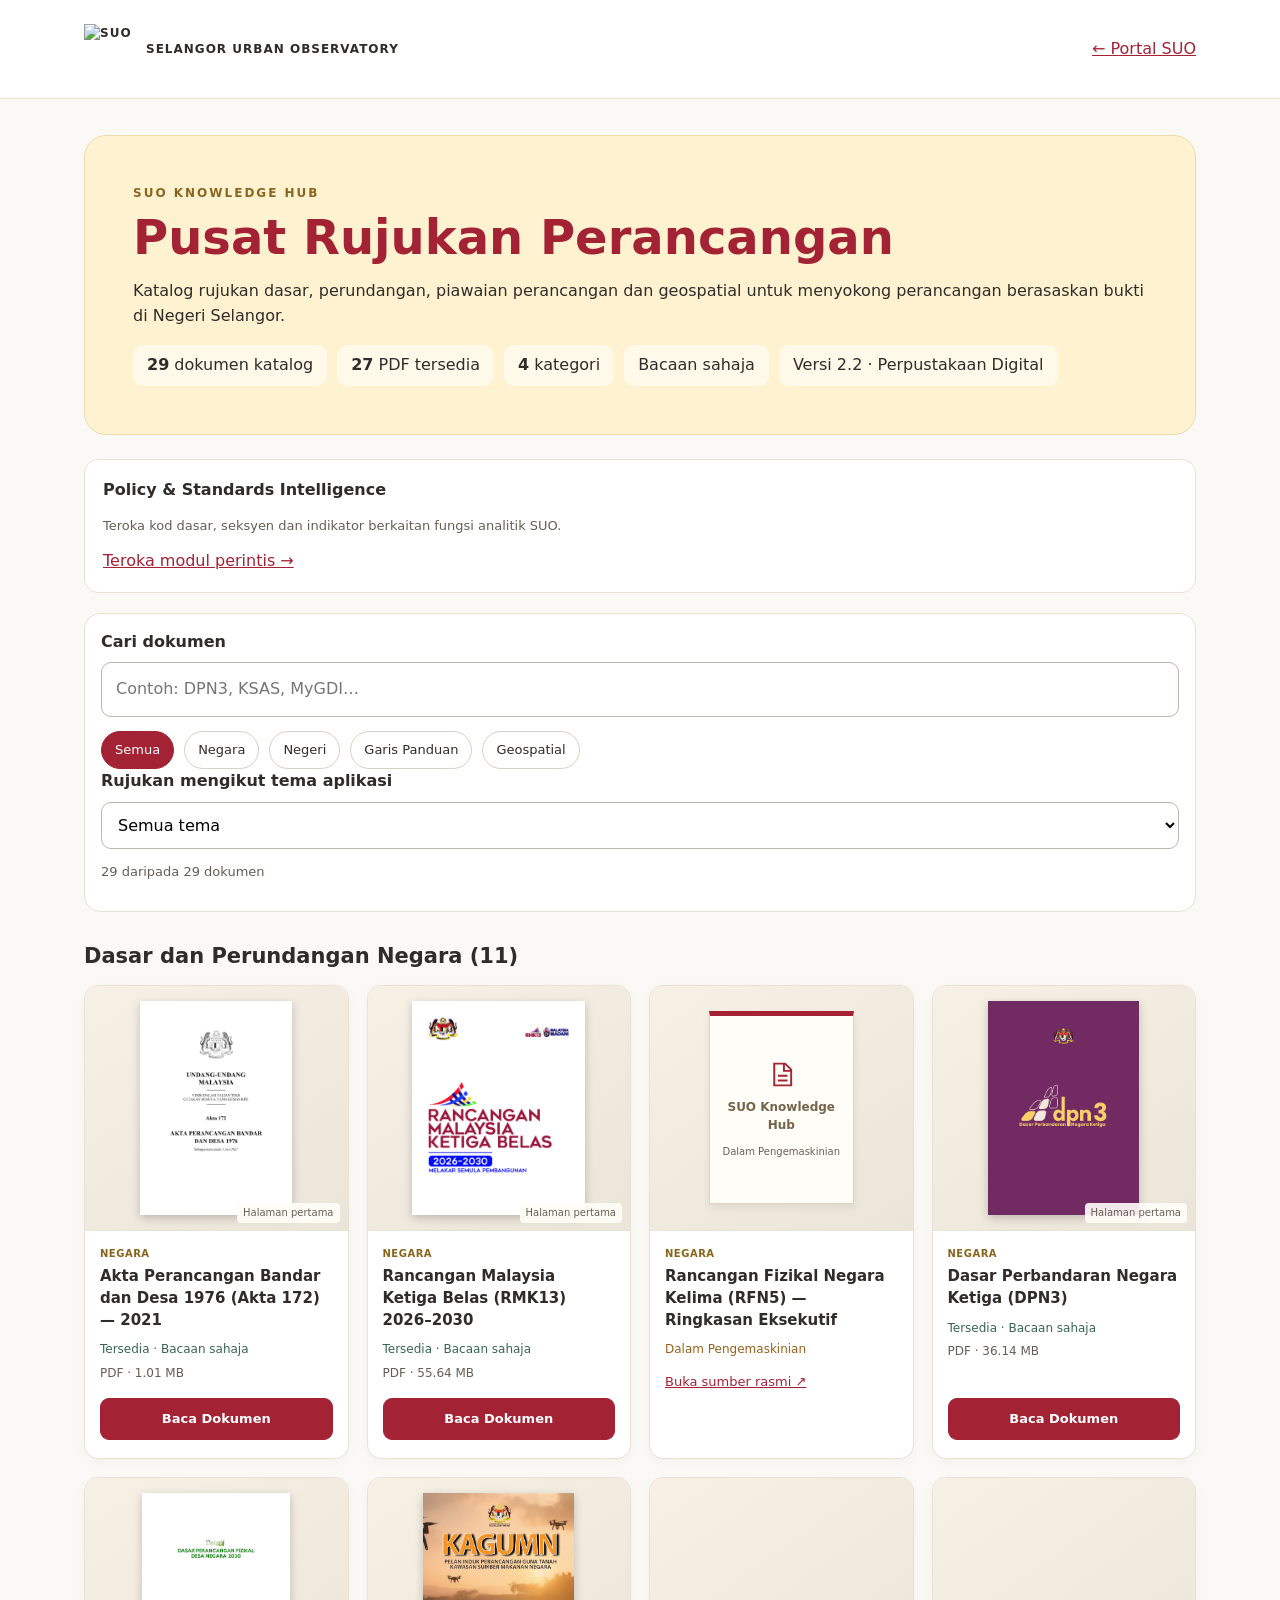
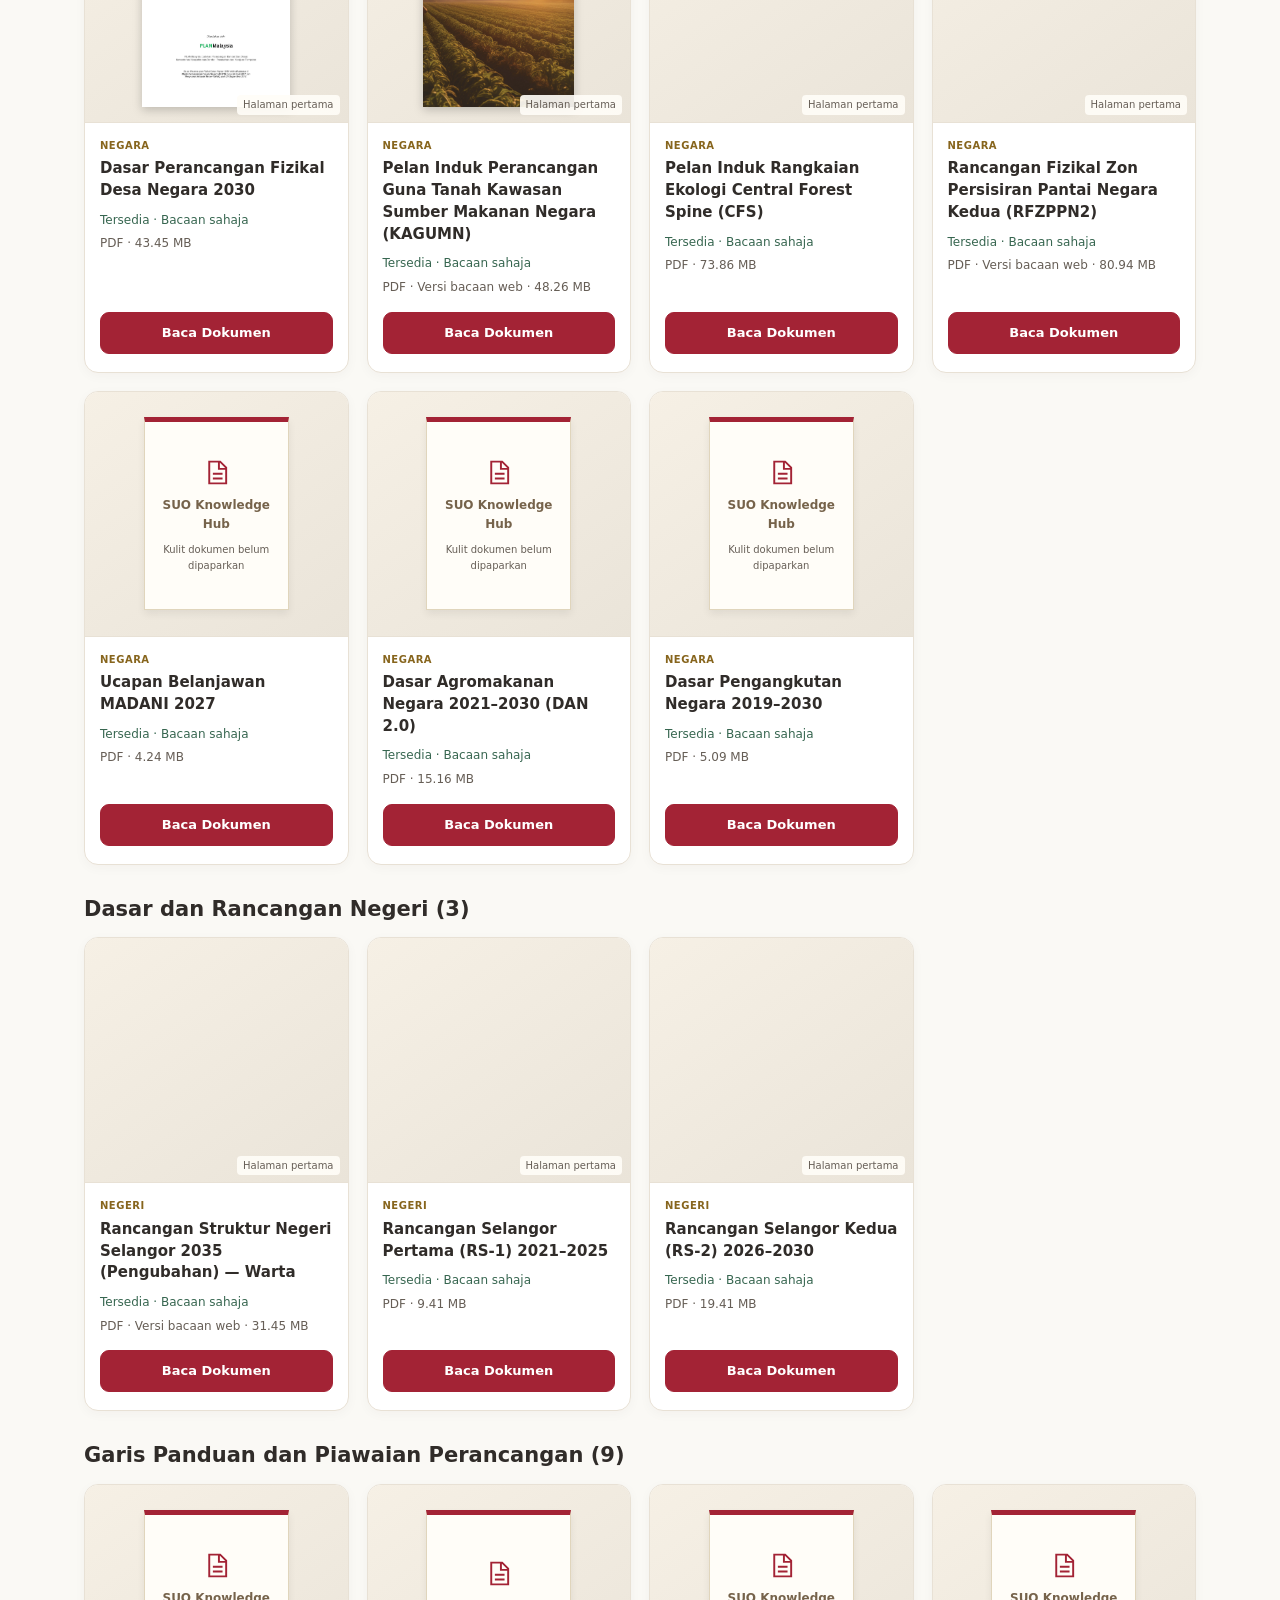
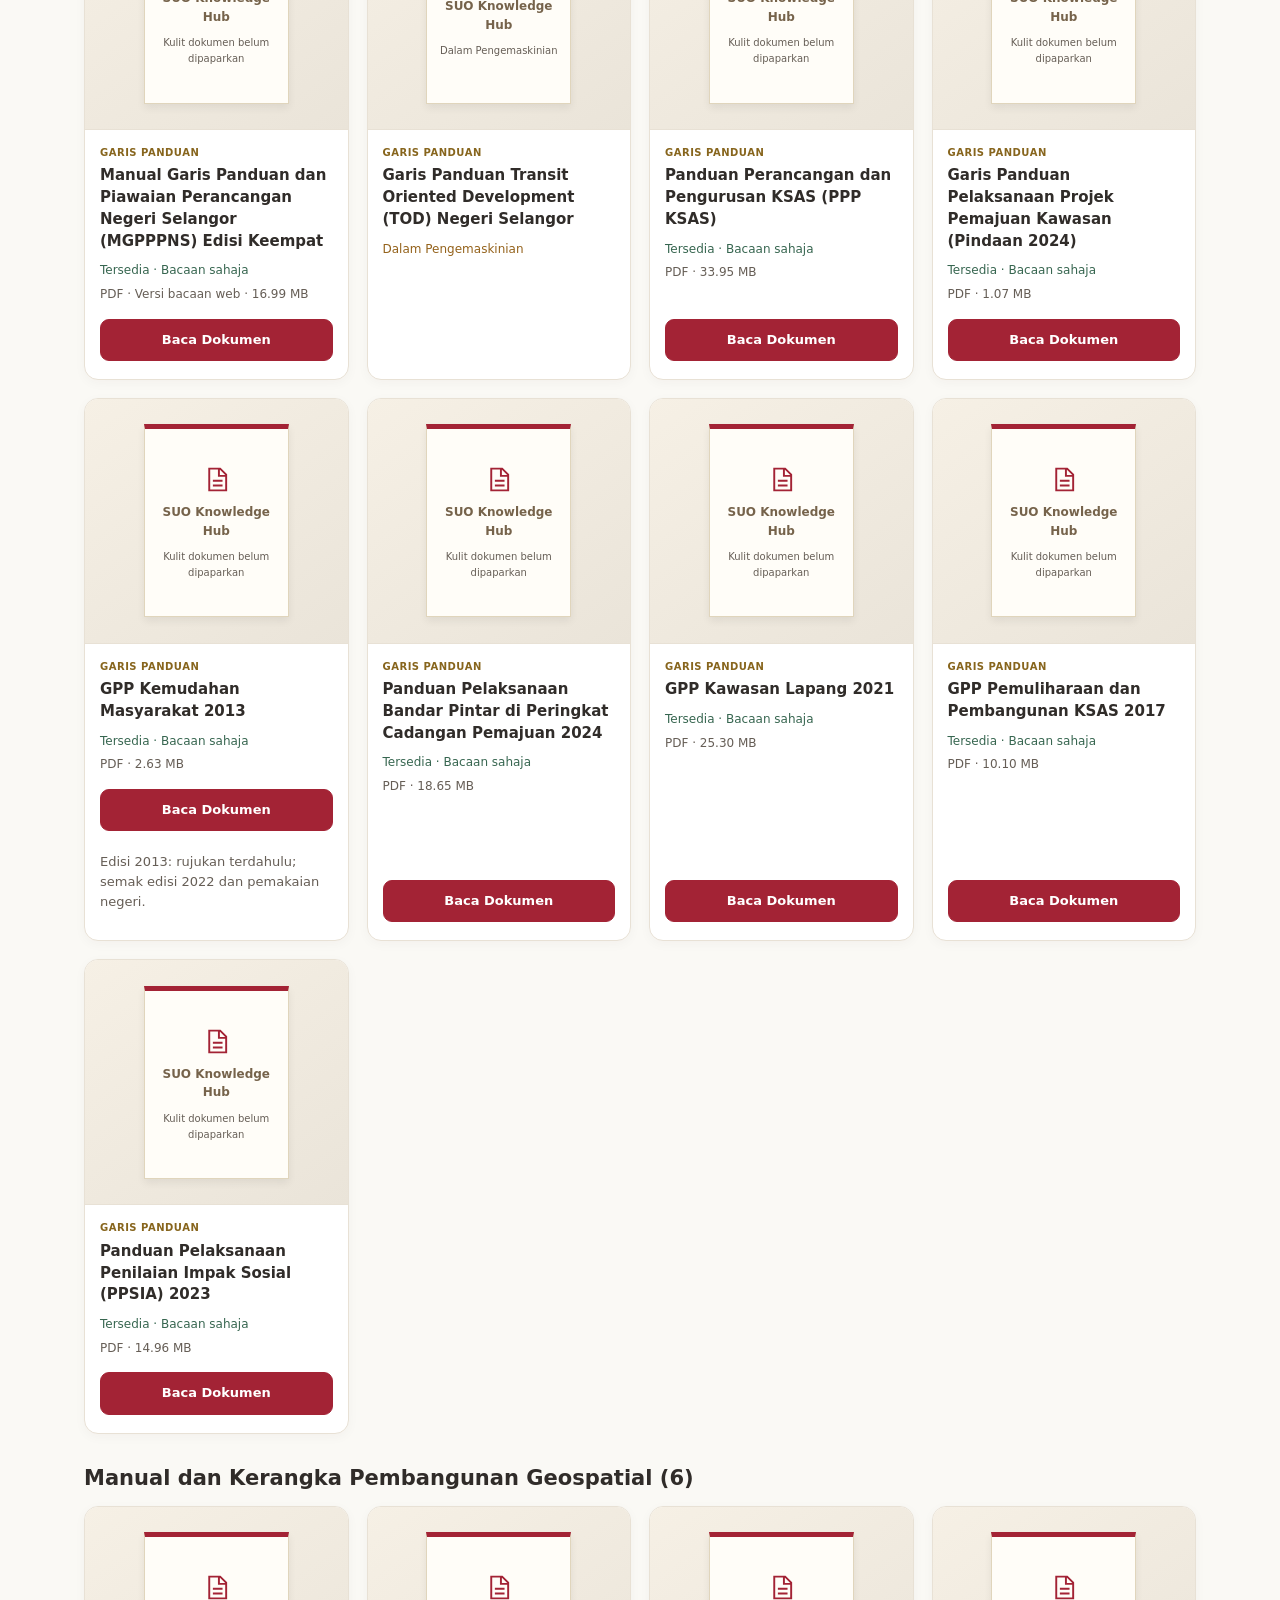
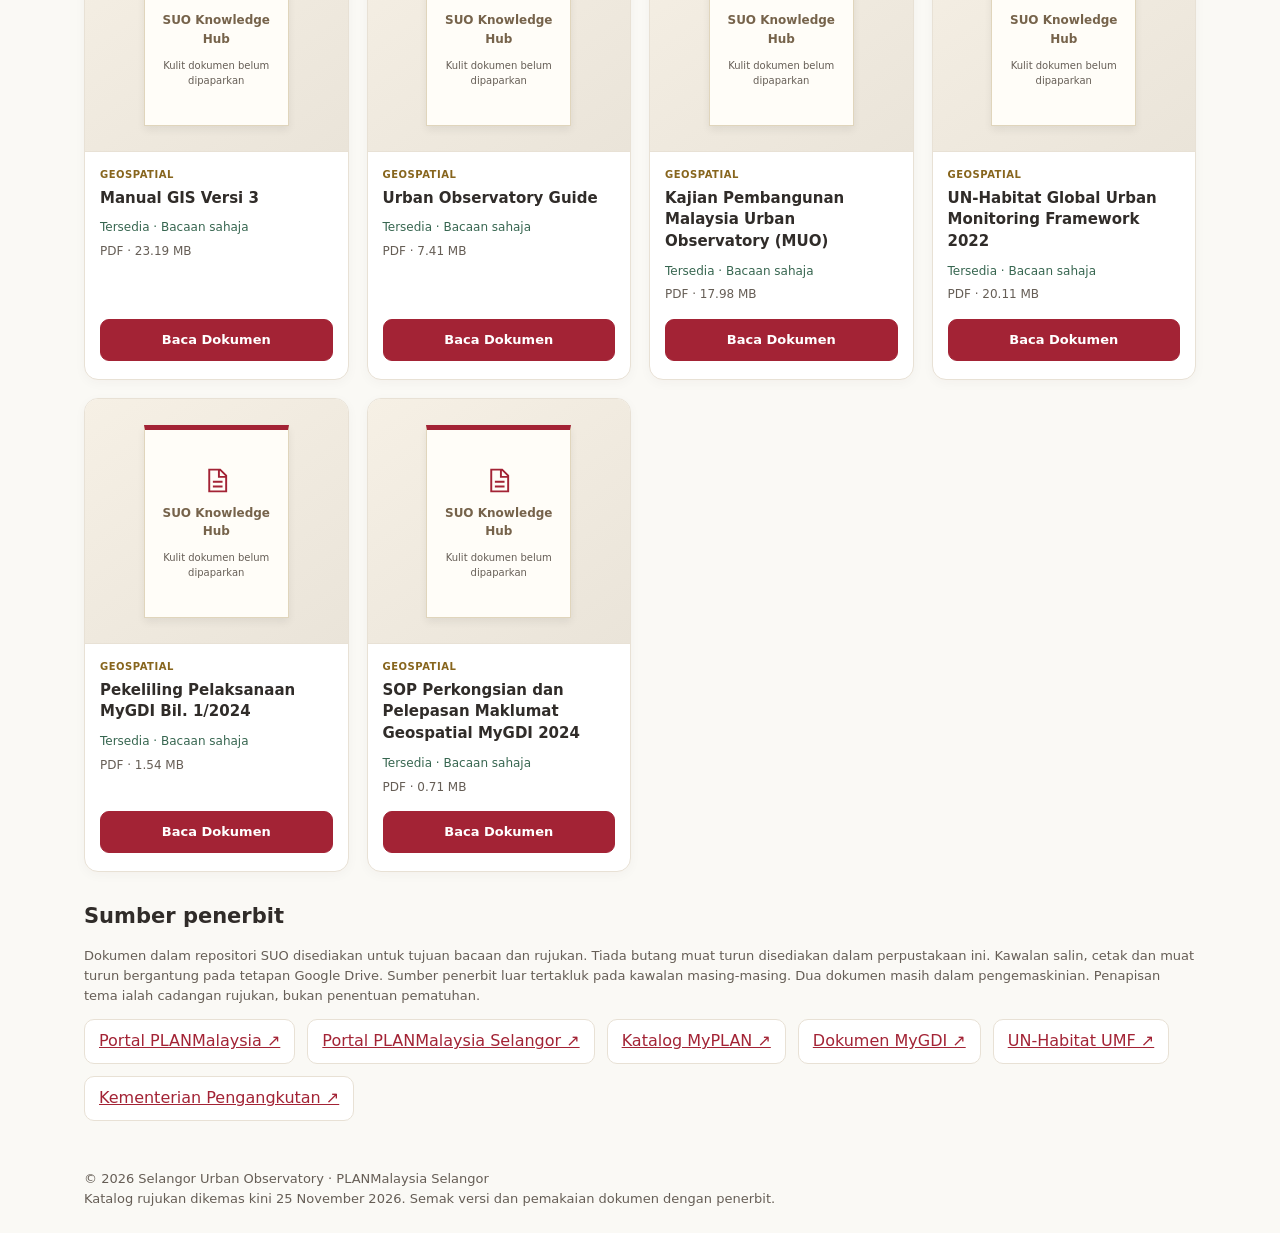
==== commit 81632b64: "Integrate web-optimised KAGUMN RSN and MGPPPNS PDFs" ====
--- a/knowledge-hub/index.html
+++ b/knowledge-hub/index.html
@@ -1,5 +1,5 @@
 <!doctype html><html lang="ms"><head><meta charset="utf-8"><meta name="viewport" content="width=device-width,initial-scale=1"><meta name="theme-color" content="#C8102E"><title>Pusat Rujukan Perancangan | SUO</title><link rel="icon" href="../assets/logos/logo-suo.png"><style>
 *{box-sizing:border-box}body{margin:0;background:#faf9f5;color:#302c29;font:16px/1.55 system-ui,sans-serif}a{color:#a32335}header{background:white;border-bottom:1px solid #e8e1d5}main,nav,footer{max-width:1160px;margin:auto;padding:24px}nav{display:flex;align-items:center;justify-content:space-between;gap:16px}nav img{width:50px;height:50px;object-fit:contain}nav .brand{display:flex;align-items:center;gap:12px;font-size:12px;font-weight:750;letter-spacing:1px}.hero{background:#fff2d0;border:1px solid #eddbad;border-radius:22px;padding:clamp(22px,5vw,48px);margin:12px 0 24px}h1{font-size:clamp(28px,4vw,48px);line-height:1.1;color:#a32335;margin:8px 0 14px}h2{font-size:21px;margin:28px 0 12px}.kicker{font-size:12px;letter-spacing:2px;font-weight:800;color:#8b6620}.stats,.filters{display:flex;gap:10px;flex-wrap:wrap}.stats span{background:#fff9ea;padding:8px 14px;border-radius:10px}.controls{background:white;border:1px solid #e8e1d5;border-radius:16px;padding:16px}input{width:100%;padding:14px;border:1px solid #bdb5a9;border-radius:10px;font:inherit;margin:8px 0 14px}button{font:inherit;font-size:13px;border:1px solid #d9d0c4;border-radius:20px;background:white;padding:8px 13px;cursor:pointer;color:#302c29}button[aria-pressed=true]{background:#a32335;color:white;border-color:#a32335}button:focus-visible,a:focus-visible,input:focus-visible{outline:3px solid #b9801c;outline-offset:3px}.grid{display:grid;grid-template-columns:repeat(auto-fit,minmax(min(100%,290px),1fr));gap:12px}.doc{background:white;border:1px solid #e8e1d5;border-radius:14px;padding:18px;display:flex;gap:12px;align-items:flex-start}.doc svg{flex:none;color:#a32335;width:25px}.doc h3{font-size:15px;margin:0 0 8px;line-height:1.45}.doc small,.muted{color:#665e56;font-size:13px}.source{display:flex;gap:12px;flex-wrap:wrap}.source a{background:white;border:1px solid #e8e1d5;border-radius:10px;padding:9px 14px}footer{font-size:13px;color:#665e56} @media(max-width:480px){main,nav,footer{padding:15px}nav .brand{letter-spacing:0;font-size:10px}}
 .doc>div{flex:1;min-width:0}.readBtn{display:block;width:100%;margin:12px 0 3px;padding:10px 14px;background:#a32335;border-color:#a32335;color:white;font-weight:700;border-radius:9px}.readBtn:hover{background:#851a2b}.doc .meta{display:block;font-size:12px;color:#665e56;margin-top:5px}dialog{padding:0;border:1px solid #dfd7c9;border-radius:16px;width:min(1120px,96vw);max-width:96vw;height:92dvh;max-height:92dvh;overflow:hidden;background:white;color:#302c29}dialog::backdrop{background:rgba(32,25,21,.72)}dialog[open]{display:flex;flex-direction:column}.readerHead{display:flex;align-items:center;gap:12px;padding:14px 18px;border-bottom:1px solid #e8e1d5}.readerHead div{flex:1;min-width:0}.readerHead h2{font-size:16px;margin:0;line-height:1.35}.readerHead small{font-size:12px;color:#665e56}.readerFrame{border:0;width:100%;flex:1;min-height:0;background:#eee}.readerFoot{padding:9px 16px;font-size:12px;color:#665e56;border-top:1px solid #e8e1d5}@media(max-width:600px){dialog{width:100vw;max-width:100vw;height:100dvh;max-height:100dvh;border-radius:0}.readerHead{padding:10px}.readerHead h2{font-size:14px}}.grid{grid-template-columns:repeat(auto-fill,minmax(min(100%,220px),1fr));gap:18px}.doc{display:flex;flex-direction:column;align-items:stretch;gap:0;padding:0;overflow:hidden;box-shadow:0 3px 12px #33251509;transition:box-shadow .2s,transform .2s}.doc:hover{box-shadow:0 6px 20px #33251513;transform:translateY(-2px)}.doc>div.docBody{padding:15px;display:flex;flex-direction:column;flex:1;gap:5px}.doc h3{font-size:15px;margin:0 0 4px}.doc .readBtn{margin-top:auto}.doc .meta{margin:0 0 10px}.doc .cover{position:relative;display:flex;align-items:center;justify-content:center;height:245px;min-height:245px;background:linear-gradient(145deg,#f6f0e5,#eae4d9);padding:15px;border-bottom:1px solid #e8e1d5;overflow:hidden;flex:none}.cover img{display:block;width:100%;height:100%;object-fit:contain;filter:drop-shadow(0 3px 5px #0003)}.cover .coverFallback{width:74%;max-width:145px;aspect-ratio:3/4;background:#fffdf8;border:1px solid #e0d5bc;border-top:5px solid #a32335;box-shadow:0 4px 8px #0001;padding:12px;display:flex;flex-direction:column;justify-content:center;align-items:center;gap:9px;text-align:center;font-size:12px;color:#76634b}.coverFallback svg{width:29px}.coverFallback span{font-weight:700}.coverFallback small{font-size:10px}.cover img[hidden],.coverFallback[hidden]{display:none}.cover .coverLabel{position:absolute;bottom:7px;right:8px;font-size:10px;color:#665e56;background:#fffdf8e8;border-radius:4px;padding:2px 6px}.coverBtn{cursor:pointer}.doc .categoryTag{font-size:10px;letter-spacing:.05em;text-transform:uppercase;color:#87651d;font-weight:750}.doc .statusText{font-size:12px}.doc .statusText.available{color:#376650}.doc .statusText.pending{color:#94621b}@media(max-width:600px){.grid{grid-template-columns:repeat(2,minmax(0,1fr));gap:10px}.doc .cover{height:190px;min-height:190px;padding:10px}.doc>div.docBody{padding:11px}.doc h3{font-size:13px}.doc .categoryTag{font-size:9px}.doc .readBtn{font-size:12px;padding:8px}.cover .coverFallback{padding:8px}.cover .coverLabel{font-size:9px}}@media(max-width:340px){.grid{grid-template-columns:1fr}}.readerExternal{font-size:12px;font-weight:650;white-space:nowrap}.largeHint{color:#87651d!important}@media(max-width:600px){.readerHead{flex-wrap:wrap}.readerHead div{flex-basis:100%}.readerExternal{margin-right:auto}}.cover .coverImage{position:absolute;inset:15px;width:calc(100% - 30px);height:calc(100% - 30px)}.cover .coverImage.is-loading{opacity:0;pointer-events:none}.cover .coverLabel[hidden]{display:none}@media(max-width:600px){.cover .coverImage{inset:10px;width:calc(100% - 20px);height:calc(100% - 20px)}}</style></head><body><header><nav><div class="brand"><img src="../assets/logos/logo-suo.png" alt="SUO">SELANGOR URBAN OBSERVATORY</div><a href="../">← Portal SUO</a></nav></header><main><section class="hero"><div class="kicker">SUO KNOWLEDGE HUB</div><h1>Pusat Rujukan Perancangan</h1><p>Katalog rujukan dasar, perundangan, piawaian perancangan dan geospatial untuk menyokong perancangan berasaskan bukti di Negeri Selangor.</p><div class="stats"><span><b id="total">29</b> dokumen katalog</span><span><b>27</b> PDF tersedia</span><span><b>4</b> kategori</span><span>Bacaan sahaja</span><span>Versi 2.2 · Perpustakaan Digital</span></div></section><section style="margin:0 0 20px;padding:18px;background:white;border:1px solid #e8e1d5;border-radius:14px"><b>Policy &amp; Standards Intelligence</b><p class="muted">Teroka kod dasar, seksyen dan indikator berkaitan fungsi analitik SUO.</p><a href="policy/">Teroka modul perintis →</a></section><section class="controls"><label for="search"><b>Cari dokumen</b></label><input id="search" type="search" placeholder="Contoh: DPN3, KSAS, MyGDI…" autocomplete="off"><div class="filters" id="filters" aria-label="Kategori rujukan"></div><label for="theme"><b>Rujukan mengikut tema aplikasi</b></label><select id="theme" style="display:block;width:100%;padding:12px;margin:8px 0;border:1px solid #bdb5a9;border-radius:10px;background:white;font:inherit"><option value="">Semua tema</option></select><p class="muted" id="count" role="status" aria-live="polite"></p></section><div id="results"></div><section><h2>Sumber penerbit</h2><p class="muted">Dokumen dalam repositori SUO disediakan untuk tujuan bacaan dan rujukan. Tiada butang muat turun disediakan dalam perpustakaan ini. Kawalan salin, cetak dan muat turun bergantung pada tetapan Google Drive. Sumber penerbit luar tertakluk pada kawalan masing-masing. Dua dokumen masih dalam pengemaskinian. Penapisan tema ialah cadangan rujukan, bukan penentuan pematuhan.</p><div class="source"><a href="https://www.planmalaysia.gov.my/" target="_blank" rel="noopener noreferrer">Portal PLANMalaysia ↗</a><a href="https://www.jpbdselangor.gov.my/" target="_blank" rel="noopener noreferrer">Portal PLANMalaysia Selangor ↗</a><a href="https://myplan.planmalaysia.gov.my/portal-main/publication-list" target="_blank" rel="noopener noreferrer">Katalog MyPLAN ↗</a><a href="https://www.mygeoportal.gov.my/documents" target="_blank" rel="noopener noreferrer">Dokumen MyGDI ↗</a><a href="https://unhabitat.org/knowledge/publications/the-global-urban-monitoring-framework" target="_blank" rel="noopener noreferrer">UN-Habitat UMF ↗</a><a href="https://www.mot.gov.my/" target="_blank" rel="noopener noreferrer">Kementerian Pengangkutan ↗</a></div></section></main><footer>© 2026 Selangor Urban Observatory · PLANMalaysia Selangor<br>Katalog rujukan dikemas kini 25 November 2026. Semak versi dan pemakaian dokumen dengan penerbit.</footer><dialog id="reader" aria-labelledby="readerTitle"><div class="readerHead"><div><h2 id="readerTitle">Pembaca Dokumen</h2><small>SUO Digital Reference Library · Bacaan sahaja</small></div><a id="readerExternal" class="readerExternal" target="_blank" rel="noopener noreferrer">Buka di Google Drive ↗</a><button type="button" id="readerClose" aria-label="Tutup pembaca">Tutup ✕</button></div><iframe class="readerFrame" id="readerFrame" title="Paparan PDF" referrerpolicy="no-referrer"></iframe><div class="readerFoot">Untuk tujuan rujukan sahaja. Jika paparan gagal, cuba buka di Google Drive. Dokumen besar mungkin masih tidak dapat dipratonton dan memerlukan salinan bacaan bersaiz kecil. Sekatan muat turun, cetak dan salin bergantung pada tetapan Google Drive.</div></dialog><script>
-const groups=[["Dasar dan Perundangan Negara",["Akta Perancangan Bandar dan Desa 1976 (Akta 172) — 2021","Rancangan Malaysia Ketiga Belas (RMK13) 2026–2030","Rancangan Fizikal Negara Kelima (RFN5) — Ringkasan Eksekutif","Dasar Perbandaran Negara Ketiga (DPN3)","Dasar Perancangan Fizikal Desa Negara 2030","Pelan Induk Perancangan Guna Tanah Kawasan Sumber Makanan Negara (KAGUMN)","Pelan Induk Rangkaian Ekologi Central Forest Spine (CFS)","Rancangan Fizikal Zon Persisiran Pantai Negara Kedua (RFZPPN2)","Ucapan Belanjawan MADANI 2027","Dasar Agromakanan Negara 2021–2030 (DAN 2.0)","Dasar Pengangkutan Negara 2019–2030"]],["Dasar dan Rancangan Negeri",["Rancangan Struktur Negeri Selangor 2035 (Pengubahan) — Warta","Rancangan Selangor Pertama (RS-1) 2021–2025","Rancangan Selangor Kedua (RS-2) 2026–2030"]],["Garis Panduan dan Piawaian Perancangan",["Manual Garis Panduan dan Piawaian Perancangan Negeri Selangor (MGPPPNS) Edisi Keempat","Garis Panduan Transit Oriented Development (TOD) Negeri Selangor","Panduan Perancangan dan Pengurusan KSAS (PPP KSAS)","Garis Panduan Pelaksanaan Projek Pemajuan Kawasan (Pindaan 2024)","GPP Kemudahan Masyarakat 2013","Panduan Pelaksanaan Bandar Pintar di Peringkat Cadangan Pemajuan 2024","GPP Kawasan Lapang 2021","GPP Pemuliharaan dan Pembangunan KSAS 2017","Panduan Pelaksanaan Penilaian Impak Sosial (PPSIA) 2023"]],["Manual dan Kerangka Pembangunan Geospatial",["Manual GIS Versi 3","Urban Observatory Guide","Kajian Pembangunan Malaysia Urban Observatory (MUO)","UN-Habitat Global Urban Monitoring Framework 2022","Pekeliling Pelaksanaan MyGDI Bil. 1/2024","SOP Perkongsian dan Pelepasan Maklumat Geospatial MyGDI 2024"]]];const official={"RMK13":["https://rmk13.ekonomi.gov.my/rmk13-buku-utama/","Halaman dokumen rasmi"],"RFN5":["https://myplan.planmalaysia.gov.my/portal-main/publication-list?category=ebook04","Katalog rasmi"],"DPN3":["https://myplan.planmalaysia.gov.my/portal-main/publication-list?category=ebook04","Katalog rasmi"],"Desa Negara":["https://myplan.planmalaysia.gov.my/portal-main/publication-details?id=2","Halaman dokumen rasmi"],"KAGUMN":["https://myplan.planmalaysia.gov.my/portal-main/publication-details?id=22","Halaman dokumen rasmi"],"DAN 2.0":["https://www.kpkm.gov.my/bm/dasar-agromakanan/dasar-agromakanan-negara-2-0?view=article","Halaman dokumen rasmi"],"Dasar Pengangkutan":["https://dpn.mot.gov.my/portal/BukuDPNbm.pdf","PDF rasmi"],"PPSIA":["https://www.planmalaysia.gov.my/uploads/content-downloads/file_20251114225201.pdf","PDF rasmi"],"GPP Kawasan Lapang":["https://www.planmalaysia.gov.my/planmalaysia/modules_resources/database_stores/17/46_38.pdf","PDF rasmi"],"Bandar Pintar":["https://mytownnet.planmalaysia.gov.my/index.php/implementation-guide/","Halaman panduan rasmi"],"Global Urban Monitoring":["https://unhabitat.org/knowledge/publications/the-global-urban-monitoring-framework","Halaman dokumen rasmi"],"MyGDI":["https://www.mygeoportal.gov.my/documents","Katalog rasmi"],"GPP Kemudahan Masyarakat":["https://www.planmalaysia.gov.my/main/latest-news-details?id=999087c8-ffc9-11ef-bf69-fa163eda1aa9","Maklumat edisi lebih baharu"]};const pendingDocuments=["Rancangan Fizikal Negara Kelima (RFN5) — Ringkasan Eksekutif","Garis Panduan Transit Oriented Development (TOD) Negeri Selangor"];const driveDocs={"Akta Perancangan Bandar dan Desa 1976 (Akta 172) — 2021":{"id":"1P-TNlNRxXpsgcrTu_fS_rLHP-ooNEk-h","size":1013330,"filename":"Akta Perancangan Bandar dan Desa 1976 (Akta 172)_2021.pdf"},"Rancangan Malaysia Ketiga Belas (RMK13) 2026–2030":{"id":"1b7QYoBcJ4Se1KkTRbg9hZkRLwp0Us4Kb","size":55639217,"filename":"Rancangan Malaysia Ketiga Belas (RMK13).pdf"},"Dasar Perbandaran Negara Ketiga (DPN3)":{"id":"1F3-bj74t07-knQWN9N5EsiaQOm1Dn_oq","size":36142524,"filename":"LAPORAN DPN3_eISBN.pdf"},"Dasar Perancangan Fizikal Desa Negara 2030":{"id":"1-WEezxLkWr9hHzOBkMdD-GoHdaG86qgN","size":43450289,"filename":"Dasar Perancangan Fizikal Desa Negara 2030.pdf"},"Pelan Induk Perancangan Guna Tanah Kawasan Sumber Makanan Negara (KAGUMN)":{"id":"1GhGioOXSMPuwRBBJmeu1xJDBTL-JIRJp","size":183870425,"filename":"Pelan Induk Perancangan Guna Tanah Kawasan Sumber Makanan Negara (KAGUMN).pdf"},"Pelan Induk Rangkaian Ekologi Central Forest Spine (CFS)":{"id":"1zYgz18y-NokP63vHEmEXHxo7eWiGsZHh","size":73861221,"filename":"Pelan Induk Rangkaian Ekologi Central Forest Spine (CFS).pdf"},"Rancangan Fizikal Zon Persisiran Pantai Negara Kedua (RFZPPN2)":{"id":"1wtH2zQQLO55cbA9qiZQzksIRO3acGTKY","size":80935624,"filename":"Rancangan Fizikal Zon Persisiran Pantai Negara Kedua (RFZPPN2)_WEB.pdf","webOptimised":true},"Ucapan Belanjawan MADANI 2027":{"id":"1AnkFj3bz_D_U3Y81oswKRsHqmNg3dQ20","size":4244767,"filename":"[Media 1] Ucapan Belanjawan MADANI 2027.pdf"},"Dasar Agromakanan Negara 2021–2030 (DAN 2.0)":{"id":"1L6uLQi8a9FQfl-AZCTsAd16beEIsZ0th","size":15158204,"filename":"Dasar Agromakanan Negara 2021-2030 (DAN2.0).pdf"},"Dasar Pengangkutan Negara 2019–2030":{"id":"1ZZWnIzozNLk9zku8v2bnDjkdI1eLnl3a","size":5089680,"filename":"Dasar Pengangkutan Negara 2019-2030.pdf"},"Rancangan Struktur Negeri Selangor 2035 (Pengubahan) — Warta":{"id":"1Bxp0aBJj7RTwwr-3dRMHY4MYbVipJ5lF","size":424260661,"filename":"RS Negeri Selangor 2035 (Pengubahan) - WARTA.pdf"},"Rancangan Selangor Pertama (RS-1) 2021–2025":{"id":"1w5KLFByWvZ7kshIE9bbFibcOB7L0eecP","size":9414672,"filename":"Rancangan Selangor Pertama (RS1).pdf"},"Rancangan Selangor Kedua (RS-2) 2026–2030":{"id":"1vWGtM8YCMTzcKxR1Q4QMPLNKP9sorWda","size":19406391,"filename":"Rancangan Selangor Kedua(RS2).pdf"},"Manual Garis Panduan dan Piawaian Perancangan Negeri Selangor (MGPPPNS) Edisi Keempat":{"id":"1qP3c0UXbKOUFyg3YueGGz6pbB3mDjavP","size":179356290,"filename":"Manual Garis Panduan dan Piawaian Perancangan Negeri Selangor (MGPPPNS) Edisi Ke 4.pdf"},"Panduan Perancangan dan Pengurusan KSAS (PPP KSAS)":{"id":"1yoQJA9Vo5qOofGVH_m37pkuB9wAHnV5l","size":33945863,"filename":"Panduan Perancangan dan Pengurusan KSAS (PPP KSAS).pdf"},"Garis Panduan Pelaksanaan Projek Pemajuan Kawasan (Pindaan 2024)":{"id":"1_GNe6pi29eLPRv_ugiiyBPL362YhbHUY","size":1068319,"filename":"Garis Panduan Pelaksanaan Projek Pemajuan Kawasan (Pindaan 2024).pdf"},"GPP Kemudahan Masyarakat 2013":{"id":"1ysAqQV5UciCTtYjYpyeWQZ1fQ09lYG4i","size":2634008,"filename":"PLANMalaysia_GPP Kemudahan Masyarakat.pdf"},"Panduan Pelaksanaan Bandar Pintar di Peringkat Cadangan Pemajuan 2024":{"id":"1NUk8l4K6363LeTUHNkG9zg-sVOxL8Dt3","size":18647548,"filename":"KPKT_Panduan Pelaksanaan Bandar Pintar di Peringkat Cadangan Pemajuan.pdf"},"GPP Kawasan Lapang 2021":{"id":"1my1F8DTJhxKA-9IhT3nH7CQxSEgXqEWt","size":25301864,"filename":"PLANMalaysia_GPP Kawasan Lapang.pdf"},"GPP Pemuliharaan dan Pembangunan KSAS 2017":{"id":"1oI1YnKKTDTnUE7yI34a2X5i574vzhn8G","size":10095624,"filename":"PLANMalaysia_GPP Pemuliharaan dan Pembangunan Kawasan Sensitif Alam Sekitar (KSAS).pdf"},"Panduan Pelaksanaan Penilaian Impak Sosial (PPSIA) 2023":{"id":"16WBqa6ZczrVrMOgRlcp2TUQK7pqJC1Ti","size":14957284,"filename":"Panduan Pelaksanaan Penilaian Impak Sosial Bagi Porjek Pembangunan.pdf"},"Manual GIS Versi 3":{"id":"1y2vLDCQ7OGQ4uWwTzoNckR99Rw4kWrly","size":23192276,"filename":"Manual GIS Versi 3.pdf"},"Urban Observatory Guide":{"id":"1jHkOfQxs6b2iD7Wj5hmFP6CIXIFcQGFe","size":7405398,"filename":"urban_observatory_guide.pdf"},"Kajian Pembangunan Malaysia Urban Observatory (MUO)":{"id":"1CFU4rZLJkJV1EnYrhkUMoVmkeY-cm8DD","size":17980426,"filename":"Kajian Pembangunan Malaysia Urban Observatory (MUO).pdf"},"UN-Habitat Global Urban Monitoring Framework 2022":{"id":"12oC_1l_QwINpGjYy3acVDz6ZoKynfRiH","size":20111771,"filename":"UN-Habitat_Global Urban Monitoring Framework.pdf"},"Pekeliling Pelaksanaan MyGDI Bil. 1/2024":{"id":"1EVaT2HD8mc_8zgt39bOmcAo0xUILGaYt","size":1541184,"filename":"Pekeliling Pelaksanaan Infrastruktur Data Geospatial Negara (MyGDI) Bil1.2024.pdf"},"SOP Perkongsian dan Pelepasan Maklumat Geospatial MyGDI 2024":{"id":"1dQp_96UHmJjX3fs7_GBAZqfoANnnKlod","size":710084,"filename":"Prosedur Operasi Standard Perkongsian dan Pelepasan Maklumat Geospatial dibawah MyGDI.pdf"}};const staticCovers={"Akta Perancangan Bandar dan Desa 1976 (Akta 172) — 2021":"../assets/knowledge-hub/thumbs/Akta%20Perancangan%20Bandar%20dan%20Desa%201976%20(Akta%20172)%20%202021.jpg","Rancangan Malaysia Ketiga Belas (RMK13) 2026–2030":"../assets/knowledge-hub/thumbs/Rancangan%20Malaysia%20Ketiga%20Belas%20(RMK13)%202026_2030.jpg","Dasar Perbandaran Negara Ketiga (DPN3)":"../assets/knowledge-hub/thumbs/Dasar%20Perbandaran%20Negara%20Ketiga%20(DPN3).jpg","Dasar Perancangan Fizikal Desa Negara 2030":"../assets/knowledge-hub/thumbs/Dasar%20Perancangan%20Fizikal%20Desa%20Negara%202030.jpg","Pelan Induk Perancangan Guna Tanah Kawasan Sumber Makanan Negara (KAGUMN)":"../assets/knowledge-hub/thumbs/Pelan%20Induk%20Perancangan%20Guna%20Tanah%20Kawasan%20Sumber%20Makanan%20Negara%20(KAGUMN).jpg","Pelan Induk Rangkaian Ekologi Central Forest Spine (CFS)":"../assets/knowledge-hub/thumbs/Pelan%20Induk%20Rangkaian%20Ekologi%20Central%20Forest%20Spine%20(CFS).jpg","Rancangan Fizikal Zon Persisiran Pantai Negara Kedua (RFZPPN2)":"../assets/knowledge-hub/thumbs/Rancangan%20Fizikal%20Zon%20Persisiran%20Pantai%20Negara%20Kedua%20(RFZPPN2).jpg","Rancangan Struktur Negeri Selangor 2035 (Pengubahan) — Warta":"../assets/knowledge-hub/thumbs/RS%20Negeri%20Selangor%202035%20(Pengubahan).jpg","Rancangan Selangor Pertama (RS-1) 2021–2025":"../assets/knowledge-hub/thumbs/Rancangan%20Selangor%20Pertama%20(RS1).jpg","Rancangan Selangor Kedua (RS-2) 2026–2030":"../assets/knowledge-hub/thumbs/Rancangan%20Selangor%20Kedua%20(RS2).jpg"};const reader=document.getElementById('reader'),readerFrame=document.getElementById('readerFrame');let previousFocus=null;const LARGE_PDF_BYTES=100000000;const isLargePDF=doc=>doc.size>=LARGE_PDF_BYTES;const driveView=doc=>'https://drive.google.com/file/d/'+encodeURIComponent(doc.id)+'/view';function openReader(title){const doc=driveDocs[title];if(!doc)return;if(isLargePDF(doc)){window.open(driveView(doc),'_blank','noopener,noreferrer');return}previousFocus=document.activeElement;document.getElementById('readerTitle').textContent=title;document.getElementById('readerExternal').href=driveView(doc);readerFrame.src='https://drive.google.com/file/d/'+encodeURIComponent(doc.id)+'/preview';reader.showModal();document.getElementById('readerClose').focus()}document.getElementById('readerClose').addEventListener('click',()=>reader.close());reader.addEventListener('close',()=>{readerFrame.removeAttribute('src');if(previousFocus&&previousFocus.isConnected)previousFocus.focus()});const themes={"KPU":["KAGUMN","DAN 2.0","RFN5","Rancangan Struktur","Manual GIS"],"KSAS":["KSAS","Central Forest Spine","RFZPPN2","Rancangan Struktur"],"Pendidikan, Kesihatan & Keselamatan":["MGPPPNS","Kemudahan Masyarakat"],"Kawasan Lapang":["MGPPPNS","Kawasan Lapang","Global Urban Monitoring"],"Demografi & Sosioekonomi":["DPN3","RMK13","RS-2","Global Urban Monitoring"],"3D GeoPortal / Mobiliti":["DPN3","TOD","Dasar Pengangkutan"],"Urban Data Hub":["Manual GIS","MyGDI","Malaysia Urban Observatory"],"SIA":["PPSIA"],"SMARTDesa":["Desa Negara"],"Bandar Pintar":["Bandar Pintar","Global Urban Monitoring"],"Perumahan & Perindustrian":["MGPPPNS","Rancangan Struktur","RS-2"]};let active=-1;let theme='';const search=document.getElementById('search'),filters=document.getElementById('filters'),results=document.getElementById('results');const norm=s=>s.toLowerCase().normalize('NFKD');const labels=['Semua','Negara','Negeri','Garis Panduan','Geospatial'];function render(){results.replaceChildren();let n=0;groups.forEach(([name,docs],i)=>{if(active!==-1&&active!==i)return;const matched=docs.filter(d=>norm(d+' '+name).includes(norm(search.value.trim()))&&(!theme||themes[theme].some(t=>d.includes(t))));if(!matched.length)return;n+=matched.length;const h=document.createElement('h2');h.textContent=name+' ('+matched.length+')';results.append(h);const grid=document.createElement('div');grid.className='grid';for(const title of matched){const article=document.createElement('article');article.className='doc';article.innerHTML='<div class="cover"><div class="coverFallback"><svg viewBox="0 0 24 24" fill="none" stroke="currentColor" stroke-width="1.6" aria-hidden="true"><path d="M6 3h9l5 5v13H6z M14 3v6h6 M9 13h8 M9 17h8"/></svg><span>SUO Knowledge Hub</span><small></small></div><img decoding="async" referrerpolicy="no-referrer" alt="" class="coverImage is-loading"><span class="coverLabel" hidden>Halaman pertama</span></div><div class="docBody"><span class="categoryTag"></span><h3></h3><small class="statusText">Rekod katalog</small></div>';article.querySelector('h3').textContent=title;const details=article.querySelector('.docBody');details.querySelector('.categoryTag').textContent=labels[i+1];const cover=article.querySelector('.cover'),img=cover.querySelector('img'),fallback=cover.querySelector('.coverFallback'),coverLabel=cover.querySelector('.coverLabel'),coverDoc=driveDocs[title];fallback.querySelector('small').textContent=coverDoc?'Kulit dokumen belum dipaparkan':'Dalam Pengemaskinian';if(coverDoc){img.alt='Kulit hadapan '+title;img.addEventListener('load',()=>{img.classList.remove('is-loading');fallback.hidden=true;coverLabel.hidden=false});img.addEventListener('error',()=>{img.classList.add('is-loading');fallback.hidden=false;coverLabel.hidden=true});const driveThumbnail='https://drive.google.com/thumbnail?id='+encodeURIComponent(coverDoc.id)+'&sz=w480';const staticCover=staticCovers[title];if(staticCover){img.addEventListener('error',()=>{img.src=driveThumbnail},{once:true})}img.loading=staticCover?'eager':'lazy';img.src=staticCover?new URL(staticCover,location.href).href:driveThumbnail;cover.classList.add('coverBtn');cover.tabIndex=0;cover.setAttribute('role','button');cover.setAttribute('aria-label','Baca '+title);cover.addEventListener('click',()=>openReader(title));cover.addEventListener('keydown',e=>{if(e.key==='Enter'||e.key===' '){e.preventDefault();openReader(title)}})};const entry=Object.entries(official).find(([key])=>title.includes(key));const status=details.querySelector('small');const doc=driveDocs[title];status.textContent=doc?'Tersedia · Bacaan sahaja':'Dalam Pengemaskinian';status.classList.add(doc?'available':'pending');if(doc){const meta=document.createElement('span');meta.className='meta';meta.textContent=(doc.webOptimised?'PDF · Versi bacaan web · ':'PDF · ')+(doc.size/1000000).toFixed(2)+' MB';details.append(meta);const read=document.createElement('button');read.type='button';read.className='readBtn';read.textContent=isLargePDF(doc)?'Baca Dokumen ↗':'Baca Dokumen';if(isLargePDF(doc)){const hint=document.createElement('span');hint.className='meta largeHint';hint.textContent='Dokumen besar · dibuka di tab baharu';details.append(hint)}read.addEventListener('click',()=>openReader(title));details.append(read)}if(entry&&!doc){const link=document.createElement('a');link.href=entry[1][0];link.target='_blank';link.rel='noopener noreferrer';link.textContent='Buka sumber rasmi ↗';link.style.display='block';link.style.marginTop='8px';link.style.fontSize='13px';details.append(link)}if(title.includes('GPP Kemudahan Masyarakat')){const note=document.createElement('p');note.className='muted';note.textContent='Edisi 2013: rujukan terdahulu; semak edisi 2022 dan pemakaian negeri.';details.append(note)}grid.append(article)}results.append(grid)});document.getElementById('count').textContent=n+' daripada '+groups.reduce((a,g)=>a+g[1].length,0)+' dokumen';if(!n){const p=document.createElement('p');p.textContent='Tiada dokumen sepadan. Cuba kata kunci atau kategori lain.';results.append(p)}[...filters.children].forEach((b,i)=>b.setAttribute('aria-pressed',String(i-1===active)))}labels.forEach((label,i)=>{const b=document.createElement('button');b.type='button';b.textContent=label;b.onclick=()=>{active=i-1;render()};filters.append(b)});const themeSelect=document.getElementById('theme');Object.keys(themes).forEach(t=>{const o=document.createElement('option');o.value=t;o.textContent=t;themeSelect.append(o)});const requested=new URLSearchParams(location.search).get('tema');if(requested&&Object.hasOwn(themes,requested)){theme=requested;themeSelect.value=theme}themeSelect.addEventListener('change',()=>{theme=themeSelect.value;render()});const initialQuery=new URLSearchParams(location.search).get('q');if(initialQuery)search.value=initialQuery;search.addEventListener('input',render);render();
+const groups=[["Dasar dan Perundangan Negara",["Akta Perancangan Bandar dan Desa 1976 (Akta 172) — 2021","Rancangan Malaysia Ketiga Belas (RMK13) 2026–2030","Rancangan Fizikal Negara Kelima (RFN5) — Ringkasan Eksekutif","Dasar Perbandaran Negara Ketiga (DPN3)","Dasar Perancangan Fizikal Desa Negara 2030","Pelan Induk Perancangan Guna Tanah Kawasan Sumber Makanan Negara (KAGUMN)","Pelan Induk Rangkaian Ekologi Central Forest Spine (CFS)","Rancangan Fizikal Zon Persisiran Pantai Negara Kedua (RFZPPN2)","Ucapan Belanjawan MADANI 2027","Dasar Agromakanan Negara 2021–2030 (DAN 2.0)","Dasar Pengangkutan Negara 2019–2030"]],["Dasar dan Rancangan Negeri",["Rancangan Struktur Negeri Selangor 2035 (Pengubahan) — Warta","Rancangan Selangor Pertama (RS-1) 2021–2025","Rancangan Selangor Kedua (RS-2) 2026–2030"]],["Garis Panduan dan Piawaian Perancangan",["Manual Garis Panduan dan Piawaian Perancangan Negeri Selangor (MGPPPNS) Edisi Keempat","Garis Panduan Transit Oriented Development (TOD) Negeri Selangor","Panduan Perancangan dan Pengurusan KSAS (PPP KSAS)","Garis Panduan Pelaksanaan Projek Pemajuan Kawasan (Pindaan 2024)","GPP Kemudahan Masyarakat 2013","Panduan Pelaksanaan Bandar Pintar di Peringkat Cadangan Pemajuan 2024","GPP Kawasan Lapang 2021","GPP Pemuliharaan dan Pembangunan KSAS 2017","Panduan Pelaksanaan Penilaian Impak Sosial (PPSIA) 2023"]],["Manual dan Kerangka Pembangunan Geospatial",["Manual GIS Versi 3","Urban Observatory Guide","Kajian Pembangunan Malaysia Urban Observatory (MUO)","UN-Habitat Global Urban Monitoring Framework 2022","Pekeliling Pelaksanaan MyGDI Bil. 1/2024","SOP Perkongsian dan Pelepasan Maklumat Geospatial MyGDI 2024"]]];const official={"RMK13":["https://rmk13.ekonomi.gov.my/rmk13-buku-utama/","Halaman dokumen rasmi"],"RFN5":["https://myplan.planmalaysia.gov.my/portal-main/publication-list?category=ebook04","Katalog rasmi"],"DPN3":["https://myplan.planmalaysia.gov.my/portal-main/publication-list?category=ebook04","Katalog rasmi"],"Desa Negara":["https://myplan.planmalaysia.gov.my/portal-main/publication-details?id=2","Halaman dokumen rasmi"],"KAGUMN":["https://myplan.planmalaysia.gov.my/portal-main/publication-details?id=22","Halaman dokumen rasmi"],"DAN 2.0":["https://www.kpkm.gov.my/bm/dasar-agromakanan/dasar-agromakanan-negara-2-0?view=article","Halaman dokumen rasmi"],"Dasar Pengangkutan":["https://dpn.mot.gov.my/portal/BukuDPNbm.pdf","PDF rasmi"],"PPSIA":["https://www.planmalaysia.gov.my/uploads/content-downloads/file_20251114225201.pdf","PDF rasmi"],"GPP Kawasan Lapang":["https://www.planmalaysia.gov.my/planmalaysia/modules_resources/database_stores/17/46_38.pdf","PDF rasmi"],"Bandar Pintar":["https://mytownnet.planmalaysia.gov.my/index.php/implementation-guide/","Halaman panduan rasmi"],"Global Urban Monitoring":["https://unhabitat.org/knowledge/publications/the-global-urban-monitoring-framework","Halaman dokumen rasmi"],"MyGDI":["https://www.mygeoportal.gov.my/documents","Katalog rasmi"],"GPP Kemudahan Masyarakat":["https://www.planmalaysia.gov.my/main/latest-news-details?id=999087c8-ffc9-11ef-bf69-fa163eda1aa9","Maklumat edisi lebih baharu"]};const pendingDocuments=["Rancangan Fizikal Negara Kelima (RFN5) — Ringkasan Eksekutif","Garis Panduan Transit Oriented Development (TOD) Negeri Selangor"];const driveDocs={"Akta Perancangan Bandar dan Desa 1976 (Akta 172) — 2021":{"id":"1P-TNlNRxXpsgcrTu_fS_rLHP-ooNEk-h","size":1013330,"filename":"Akta Perancangan Bandar dan Desa 1976 (Akta 172)_2021.pdf"},"Rancangan Malaysia Ketiga Belas (RMK13) 2026–2030":{"id":"1b7QYoBcJ4Se1KkTRbg9hZkRLwp0Us4Kb","size":55639217,"filename":"Rancangan Malaysia Ketiga Belas (RMK13).pdf"},"Dasar Perbandaran Negara Ketiga (DPN3)":{"id":"1F3-bj74t07-knQWN9N5EsiaQOm1Dn_oq","size":36142524,"filename":"LAPORAN DPN3_eISBN.pdf"},"Dasar Perancangan Fizikal Desa Negara 2030":{"id":"1-WEezxLkWr9hHzOBkMdD-GoHdaG86qgN","size":43450289,"filename":"Dasar Perancangan Fizikal Desa Negara 2030.pdf"},"Pelan Induk Perancangan Guna Tanah Kawasan Sumber Makanan Negara (KAGUMN)":{"id":"1rh3K4GAd_Qj9QzFT-U1pY62Ie8UbU6Cz","size":48264325,"filename":"Pelan Induk Perancangan Guna Tanah Kawasan Sumber Makanan Negara (KAGUMN)_WEB.pdf","webOptimised":true},"Pelan Induk Rangkaian Ekologi Central Forest Spine (CFS)":{"id":"1zYgz18y-NokP63vHEmEXHxo7eWiGsZHh","size":73861221,"filename":"Pelan Induk Rangkaian Ekologi Central Forest Spine (CFS).pdf"},"Rancangan Fizikal Zon Persisiran Pantai Negara Kedua (RFZPPN2)":{"id":"1wtH2zQQLO55cbA9qiZQzksIRO3acGTKY","size":80935624,"filename":"Rancangan Fizikal Zon Persisiran Pantai Negara Kedua (RFZPPN2)_WEB.pdf","webOptimised":true},"Ucapan Belanjawan MADANI 2027":{"id":"1AnkFj3bz_D_U3Y81oswKRsHqmNg3dQ20","size":4244767,"filename":"[Media 1] Ucapan Belanjawan MADANI 2027.pdf"},"Dasar Agromakanan Negara 2021–2030 (DAN 2.0)":{"id":"1L6uLQi8a9FQfl-AZCTsAd16beEIsZ0th","size":15158204,"filename":"Dasar Agromakanan Negara 2021-2030 (DAN2.0).pdf"},"Dasar Pengangkutan Negara 2019–2030":{"id":"1ZZWnIzozNLk9zku8v2bnDjkdI1eLnl3a","size":5089680,"filename":"Dasar Pengangkutan Negara 2019-2030.pdf"},"Rancangan Struktur Negeri Selangor 2035 (Pengubahan) — Warta":{"id":"1znFhKmgy2d-sEdk55iqA24pn9M6F-3vN","size":31445676,"filename":"RS Negeri Selangor 2035 (Pengubahan) - WARTA_WEB.pdf","webOptimised":true},"Rancangan Selangor Pertama (RS-1) 2021–2025":{"id":"1w5KLFByWvZ7kshIE9bbFibcOB7L0eecP","size":9414672,"filename":"Rancangan Selangor Pertama (RS1).pdf"},"Rancangan Selangor Kedua (RS-2) 2026–2030":{"id":"1vWGtM8YCMTzcKxR1Q4QMPLNKP9sorWda","size":19406391,"filename":"Rancangan Selangor Kedua(RS2).pdf"},"Manual Garis Panduan dan Piawaian Perancangan Negeri Selangor (MGPPPNS) Edisi Keempat":{"id":"1pIQ3urxk5zsrxbDAeeBZFC0LKt36AZPK","size":16985903,"filename":"Manual Garis Panduan dan Piawaian Perancangan Negeri Selangor (MGPPPNS) Edisi Ke 4_WEB.pdf","webOptimised":true},"Panduan Perancangan dan Pengurusan KSAS (PPP KSAS)":{"id":"1yoQJA9Vo5qOofGVH_m37pkuB9wAHnV5l","size":33945863,"filename":"Panduan Perancangan dan Pengurusan KSAS (PPP KSAS).pdf"},"Garis Panduan Pelaksanaan Projek Pemajuan Kawasan (Pindaan 2024)":{"id":"1_GNe6pi29eLPRv_ugiiyBPL362YhbHUY","size":1068319,"filename":"Garis Panduan Pelaksanaan Projek Pemajuan Kawasan (Pindaan 2024).pdf"},"GPP Kemudahan Masyarakat 2013":{"id":"1ysAqQV5UciCTtYjYpyeWQZ1fQ09lYG4i","size":2634008,"filename":"PLANMalaysia_GPP Kemudahan Masyarakat.pdf"},"Panduan Pelaksanaan Bandar Pintar di Peringkat Cadangan Pemajuan 2024":{"id":"1NUk8l4K6363LeTUHNkG9zg-sVOxL8Dt3","size":18647548,"filename":"KPKT_Panduan Pelaksanaan Bandar Pintar di Peringkat Cadangan Pemajuan.pdf"},"GPP Kawasan Lapang 2021":{"id":"1my1F8DTJhxKA-9IhT3nH7CQxSEgXqEWt","size":25301864,"filename":"PLANMalaysia_GPP Kawasan Lapang.pdf"},"GPP Pemuliharaan dan Pembangunan KSAS 2017":{"id":"1oI1YnKKTDTnUE7yI34a2X5i574vzhn8G","size":10095624,"filename":"PLANMalaysia_GPP Pemuliharaan dan Pembangunan Kawasan Sensitif Alam Sekitar (KSAS).pdf"},"Panduan Pelaksanaan Penilaian Impak Sosial (PPSIA) 2023":{"id":"16WBqa6ZczrVrMOgRlcp2TUQK7pqJC1Ti","size":14957284,"filename":"Panduan Pelaksanaan Penilaian Impak Sosial Bagi Porjek Pembangunan.pdf"},"Manual GIS Versi 3":{"id":"1y2vLDCQ7OGQ4uWwTzoNckR99Rw4kWrly","size":23192276,"filename":"Manual GIS Versi 3.pdf"},"Urban Observatory Guide":{"id":"1jHkOfQxs6b2iD7Wj5hmFP6CIXIFcQGFe","size":7405398,"filename":"urban_observatory_guide.pdf"},"Kajian Pembangunan Malaysia Urban Observatory (MUO)":{"id":"1CFU4rZLJkJV1EnYrhkUMoVmkeY-cm8DD","size":17980426,"filename":"Kajian Pembangunan Malaysia Urban Observatory (MUO).pdf"},"UN-Habitat Global Urban Monitoring Framework 2022":{"id":"12oC_1l_QwINpGjYy3acVDz6ZoKynfRiH","size":20111771,"filename":"UN-Habitat_Global Urban Monitoring Framework.pdf"},"Pekeliling Pelaksanaan MyGDI Bil. 1/2024":{"id":"1EVaT2HD8mc_8zgt39bOmcAo0xUILGaYt","size":1541184,"filename":"Pekeliling Pelaksanaan Infrastruktur Data Geospatial Negara (MyGDI) Bil1.2024.pdf"},"SOP Perkongsian dan Pelepasan Maklumat Geospatial MyGDI 2024":{"id":"1dQp_96UHmJjX3fs7_GBAZqfoANnnKlod","size":710084,"filename":"Prosedur Operasi Standard Perkongsian dan Pelepasan Maklumat Geospatial dibawah MyGDI.pdf"}};const staticCovers={"Akta Perancangan Bandar dan Desa 1976 (Akta 172) — 2021":"../assets/knowledge-hub/thumbs/Akta%20Perancangan%20Bandar%20dan%20Desa%201976%20(Akta%20172)%20%202021.jpg","Rancangan Malaysia Ketiga Belas (RMK13) 2026–2030":"../assets/knowledge-hub/thumbs/Rancangan%20Malaysia%20Ketiga%20Belas%20(RMK13)%202026_2030.jpg","Dasar Perbandaran Negara Ketiga (DPN3)":"../assets/knowledge-hub/thumbs/Dasar%20Perbandaran%20Negara%20Ketiga%20(DPN3).jpg","Dasar Perancangan Fizikal Desa Negara 2030":"../assets/knowledge-hub/thumbs/Dasar%20Perancangan%20Fizikal%20Desa%20Negara%202030.jpg","Pelan Induk Perancangan Guna Tanah Kawasan Sumber Makanan Negara (KAGUMN)":"../assets/knowledge-hub/thumbs/Pelan%20Induk%20Perancangan%20Guna%20Tanah%20Kawasan%20Sumber%20Makanan%20Negara%20(KAGUMN).jpg","Pelan Induk Rangkaian Ekologi Central Forest Spine (CFS)":"../assets/knowledge-hub/thumbs/Pelan%20Induk%20Rangkaian%20Ekologi%20Central%20Forest%20Spine%20(CFS).jpg","Rancangan Fizikal Zon Persisiran Pantai Negara Kedua (RFZPPN2)":"../assets/knowledge-hub/thumbs/Rancangan%20Fizikal%20Zon%20Persisiran%20Pantai%20Negara%20Kedua%20(RFZPPN2).jpg","Rancangan Struktur Negeri Selangor 2035 (Pengubahan) — Warta":"../assets/knowledge-hub/thumbs/RS%20Negeri%20Selangor%202035%20(Pengubahan).jpg","Rancangan Selangor Pertama (RS-1) 2021–2025":"../assets/knowledge-hub/thumbs/Rancangan%20Selangor%20Pertama%20(RS1).jpg","Rancangan Selangor Kedua (RS-2) 2026–2030":"../assets/knowledge-hub/thumbs/Rancangan%20Selangor%20Kedua%20(RS2).jpg"};const reader=document.getElementById('reader'),readerFrame=document.getElementById('readerFrame');let previousFocus=null;const LARGE_PDF_BYTES=100000000;const isLargePDF=doc=>doc.size>=LARGE_PDF_BYTES;const driveView=doc=>'https://drive.google.com/file/d/'+encodeURIComponent(doc.id)+'/view';function openReader(title){const doc=driveDocs[title];if(!doc)return;if(isLargePDF(doc)){window.open(driveView(doc),'_blank','noopener,noreferrer');return}previousFocus=document.activeElement;document.getElementById('readerTitle').textContent=title;document.getElementById('readerExternal').href=driveView(doc);readerFrame.src='https://drive.google.com/file/d/'+encodeURIComponent(doc.id)+'/preview';reader.showModal();document.getElementById('readerClose').focus()}document.getElementById('readerClose').addEventListener('click',()=>reader.close());reader.addEventListener('close',()=>{readerFrame.removeAttribute('src');if(previousFocus&&previousFocus.isConnected)previousFocus.focus()});const themes={"KPU":["KAGUMN","DAN 2.0","RFN5","Rancangan Struktur","Manual GIS"],"KSAS":["KSAS","Central Forest Spine","RFZPPN2","Rancangan Struktur"],"Pendidikan, Kesihatan & Keselamatan":["MGPPPNS","Kemudahan Masyarakat"],"Kawasan Lapang":["MGPPPNS","Kawasan Lapang","Global Urban Monitoring"],"Demografi & Sosioekonomi":["DPN3","RMK13","RS-2","Global Urban Monitoring"],"3D GeoPortal / Mobiliti":["DPN3","TOD","Dasar Pengangkutan"],"Urban Data Hub":["Manual GIS","MyGDI","Malaysia Urban Observatory"],"SIA":["PPSIA"],"SMARTDesa":["Desa Negara"],"Bandar Pintar":["Bandar Pintar","Global Urban Monitoring"],"Perumahan & Perindustrian":["MGPPPNS","Rancangan Struktur","RS-2"]};let active=-1;let theme='';const search=document.getElementById('search'),filters=document.getElementById('filters'),results=document.getElementById('results');const norm=s=>s.toLowerCase().normalize('NFKD');const labels=['Semua','Negara','Negeri','Garis Panduan','Geospatial'];function render(){results.replaceChildren();let n=0;groups.forEach(([name,docs],i)=>{if(active!==-1&&active!==i)return;const matched=docs.filter(d=>norm(d+' '+name).includes(norm(search.value.trim()))&&(!theme||themes[theme].some(t=>d.includes(t))));if(!matched.length)return;n+=matched.length;const h=document.createElement('h2');h.textContent=name+' ('+matched.length+')';results.append(h);const grid=document.createElement('div');grid.className='grid';for(const title of matched){const article=document.createElement('article');article.className='doc';article.innerHTML='<div class="cover"><div class="coverFallback"><svg viewBox="0 0 24 24" fill="none" stroke="currentColor" stroke-width="1.6" aria-hidden="true"><path d="M6 3h9l5 5v13H6z M14 3v6h6 M9 13h8 M9 17h8"/></svg><span>SUO Knowledge Hub</span><small></small></div><img decoding="async" referrerpolicy="no-referrer" alt="" class="coverImage is-loading"><span class="coverLabel" hidden>Halaman pertama</span></div><div class="docBody"><span class="categoryTag"></span><h3></h3><small class="statusText">Rekod katalog</small></div>';article.querySelector('h3').textContent=title;const details=article.querySelector('.docBody');details.querySelector('.categoryTag').textContent=labels[i+1];const cover=article.querySelector('.cover'),img=cover.querySelector('img'),fallback=cover.querySelector('.coverFallback'),coverLabel=cover.querySelector('.coverLabel'),coverDoc=driveDocs[title];fallback.querySelector('small').textContent=coverDoc?'Kulit dokumen belum dipaparkan':'Dalam Pengemaskinian';if(coverDoc){img.alt='Kulit hadapan '+title;img.addEventListener('load',()=>{img.classList.remove('is-loading');fallback.hidden=true;coverLabel.hidden=false});img.addEventListener('error',()=>{img.classList.add('is-loading');fallback.hidden=false;coverLabel.hidden=true});const driveThumbnail='https://drive.google.com/thumbnail?id='+encodeURIComponent(coverDoc.id)+'&sz=w480';const staticCover=staticCovers[title];if(staticCover){img.addEventListener('error',()=>{img.src=driveThumbnail},{once:true})}img.loading=staticCover?'eager':'lazy';img.src=staticCover?new URL(staticCover,location.href).href:driveThumbnail;cover.classList.add('coverBtn');cover.tabIndex=0;cover.setAttribute('role','button');cover.setAttribute('aria-label','Baca '+title);cover.addEventListener('click',()=>openReader(title));cover.addEventListener('keydown',e=>{if(e.key==='Enter'||e.key===' '){e.preventDefault();openReader(title)}})};const entry=Object.entries(official).find(([key])=>title.includes(key));const status=details.querySelector('small');const doc=driveDocs[title];status.textContent=doc?'Tersedia · Bacaan sahaja':'Dalam Pengemaskinian';status.classList.add(doc?'available':'pending');if(doc){const meta=document.createElement('span');meta.className='meta';meta.textContent=(doc.webOptimised?'PDF · Versi bacaan web · ':'PDF · ')+(doc.size/1000000).toFixed(2)+' MB';details.append(meta);const read=document.createElement('button');read.type='button';read.className='readBtn';read.textContent=isLargePDF(doc)?'Baca Dokumen ↗':'Baca Dokumen';if(isLargePDF(doc)){const hint=document.createElement('span');hint.className='meta largeHint';hint.textContent='Dokumen besar · dibuka di tab baharu';details.append(hint)}read.addEventListener('click',()=>openReader(title));details.append(read)}if(entry&&!doc){const link=document.createElement('a');link.href=entry[1][0];link.target='_blank';link.rel='noopener noreferrer';link.textContent='Buka sumber rasmi ↗';link.style.display='block';link.style.marginTop='8px';link.style.fontSize='13px';details.append(link)}if(title.includes('GPP Kemudahan Masyarakat')){const note=document.createElement('p');note.className='muted';note.textContent='Edisi 2013: rujukan terdahulu; semak edisi 2022 dan pemakaian negeri.';details.append(note)}grid.append(article)}results.append(grid)});document.getElementById('count').textContent=n+' daripada '+groups.reduce((a,g)=>a+g[1].length,0)+' dokumen';if(!n){const p=document.createElement('p');p.textContent='Tiada dokumen sepadan. Cuba kata kunci atau kategori lain.';results.append(p)}[...filters.children].forEach((b,i)=>b.setAttribute('aria-pressed',String(i-1===active)))}labels.forEach((label,i)=>{const b=document.createElement('button');b.type='button';b.textContent=label;b.onclick=()=>{active=i-1;render()};filters.append(b)});const themeSelect=document.getElementById('theme');Object.keys(themes).forEach(t=>{const o=document.createElement('option');o.value=t;o.textContent=t;themeSelect.append(o)});const requested=new URLSearchParams(location.search).get('tema');if(requested&&Object.hasOwn(themes,requested)){theme=requested;themeSelect.value=theme}themeSelect.addEventListener('change',()=>{theme=themeSelect.value;render()});const initialQuery=new URLSearchParams(location.search).get('q');if(initialQuery)search.value=initialQuery;search.addEventListener('input',render);render();
 </script></body></html>
